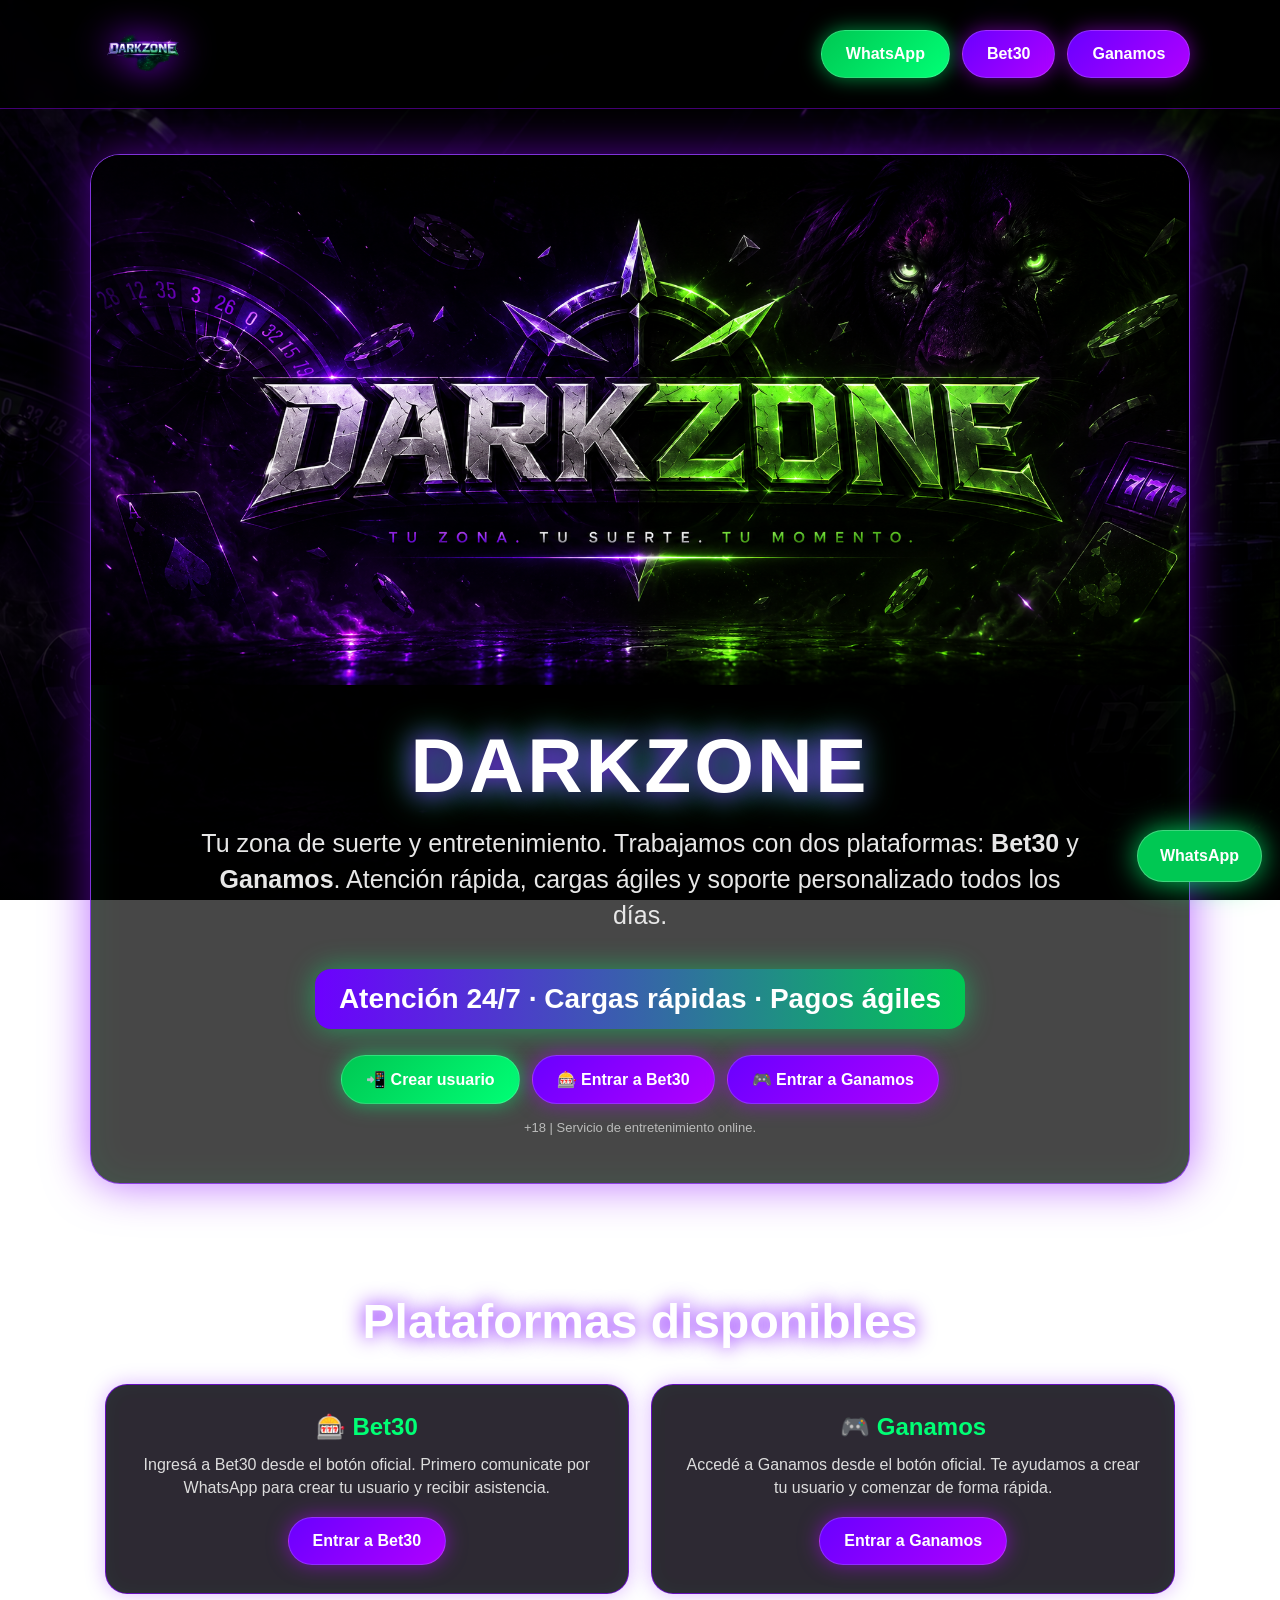
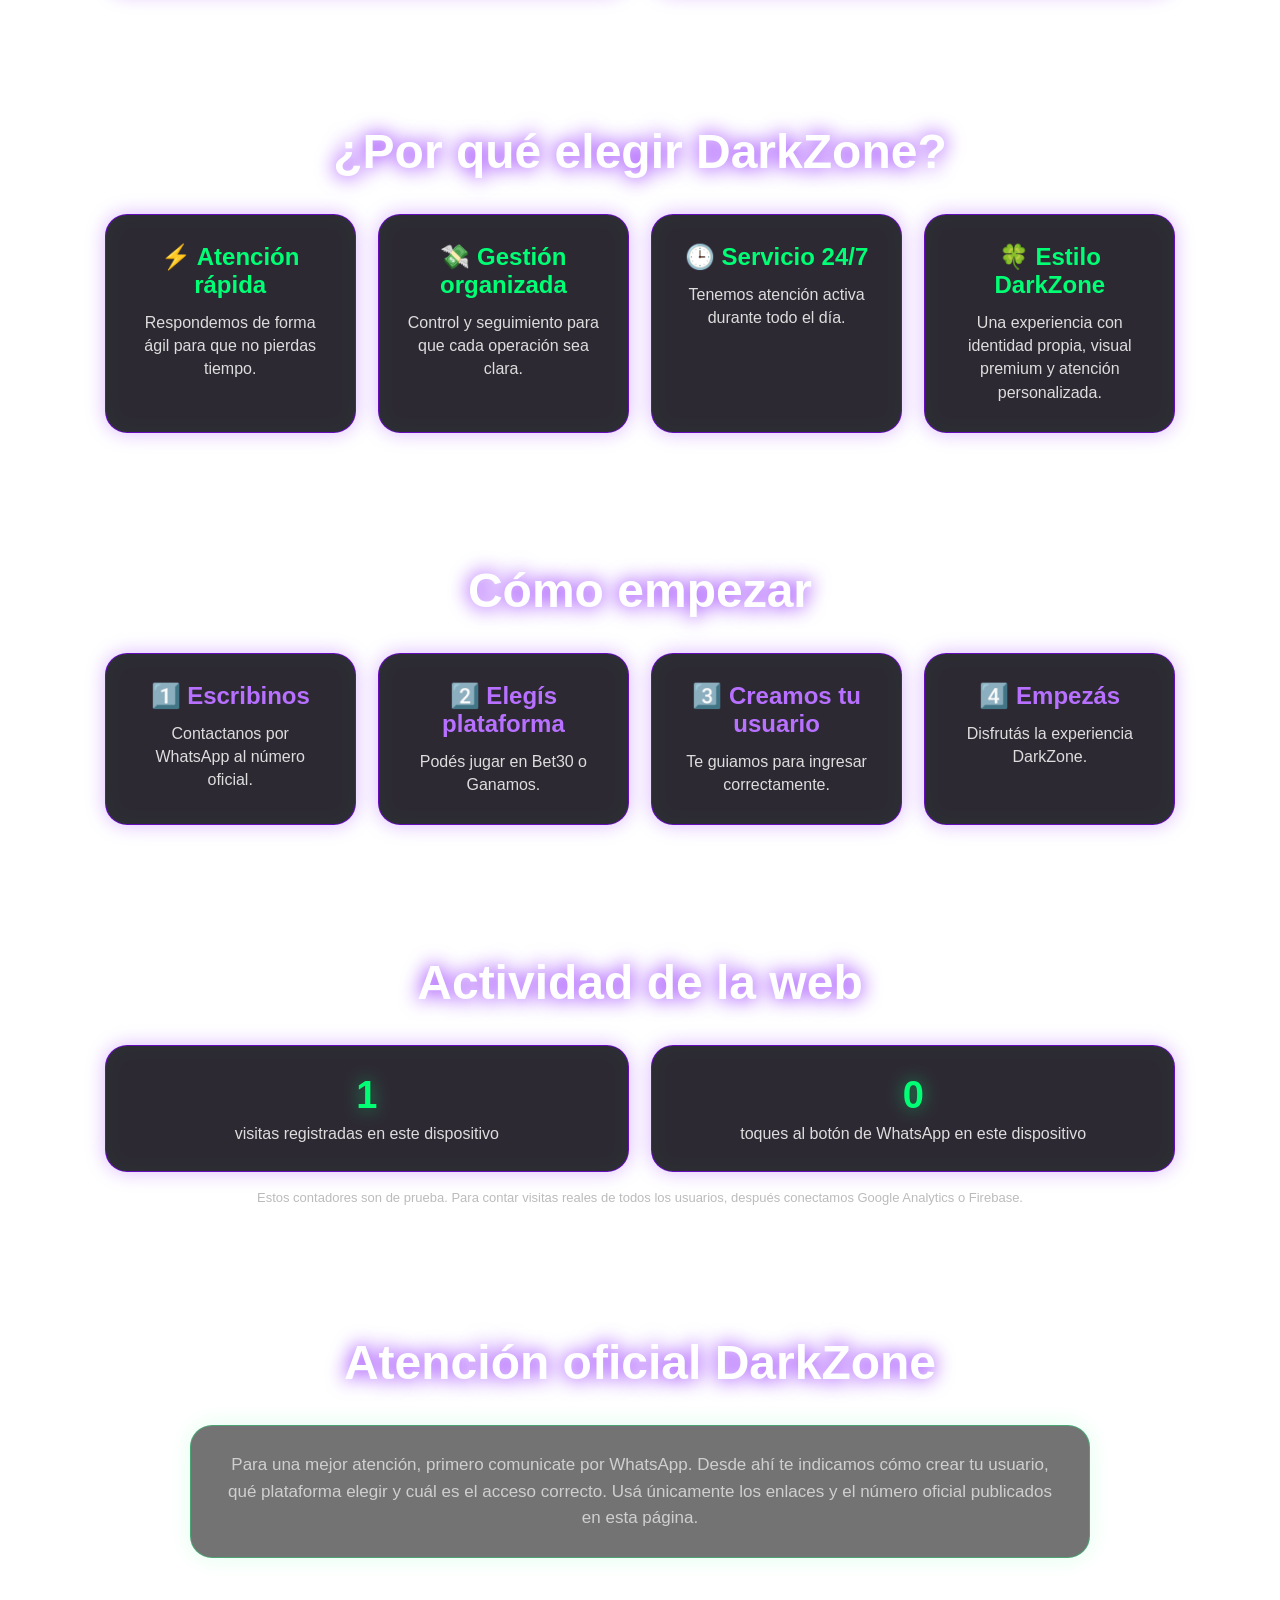
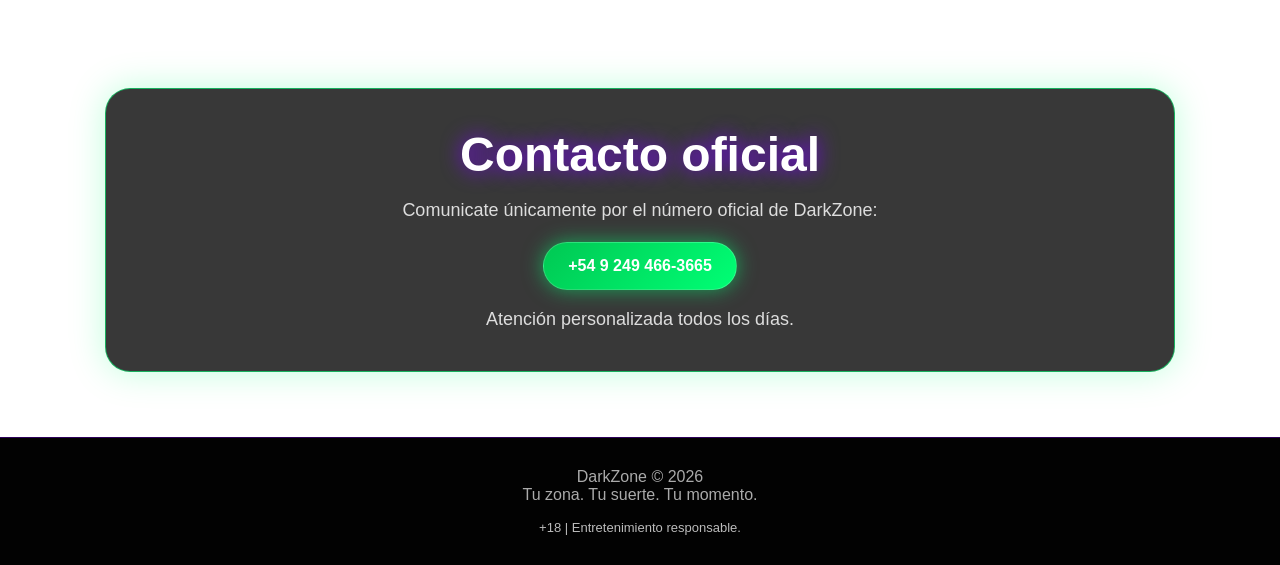
==== index.html @ 9b26265b "Create index.html" ====
<!DOCTYPE html>
<html lang="es">
<head>
  <meta charset="UTF-8" />
  <meta name="viewport" content="width=device-width, initial-scale=1.0" />
  <title>DarkZone | Sitio Oficial</title>

  <style>
    * {
      margin: 0;
      padding: 0;
      box-sizing: border-box;
    }

    html {
      scroll-behavior: smooth;
    }

    body {
      font-family: Arial, Helvetica, sans-serif;
      color: #fff;
      background:
        linear-gradient(rgba(0,0,0,.72), rgba(0,0,0,.90)),
        url("https://darkzonebet.github.io/darkzone/Fondo%20Web.png?v=20");
      background-size: cover;
      background-position: center;
      background-attachment: fixed;
      background-repeat: no-repeat;
      overflow-x: hidden;
    }

    header {
      width: 100%;
      padding: 16px 7%;
      display: flex;
      align-items: center;
      justify-content: space-between;
      background: rgba(0, 0, 0, .78);
      border-bottom: 1px solid rgba(146, 0, 255, .45);
      position: sticky;
      top: 0;
      z-index: 100;
      backdrop-filter: blur(10px);
    }

    .brand img {
      height: 72px;
      max-width: 310px;
      object-fit: contain;
      filter: drop-shadow(0 0 18px rgba(141, 0, 255, .9));
    }

    .nav-buttons {
      display: flex;
      gap: 12px;
      flex-wrap: wrap;
      align-items: center;
      justify-content: center;
    }

    .btn {
      display: inline-block;
      text-decoration: none;
      color: #fff;
      font-weight: 900;
      padding: 14px 24px;
      border-radius: 40px;
      background: linear-gradient(135deg, #00c853, #00ff75);
      box-shadow: 0 0 20px rgba(0,255,117,.55);
      transition: .25s;
      border: 1px solid rgba(255,255,255,.18);
      cursor: pointer;
    }

    .btn:hover {
      transform: scale(1.05);
      box-shadow: 0 0 35px rgba(0,255,117,.9);
    }

    .btn.purple {
      background: linear-gradient(135deg, #6a00ff, #b000ff);
      box-shadow: 0 0 20px rgba(176,0,255,.55);
    }

    .hero {
      min-height: 92vh;
      display: flex;
      align-items: center;
      justify-content: center;
      padding: 45px 7%;
      text-align: center;
    }

    .hero-card {
      width: 100%;
      max-width: 1220px;
      background: rgba(0,0,0,.72);
      border: 1px solid rgba(151, 60, 255, .85);
      border-radius: 30px;
      overflow: hidden;
      box-shadow:
        0 0 45px rgba(137, 0, 255, .58),
        inset 0 0 35px rgba(0,255,117,.08);
    }

    .hero-banner {
      width: 100%;
      display: block;
    }

    .hero-content {
      padding: 36px 22px 48px;
    }

    h1 {
      font-size: clamp(40px, 6vw, 84px);
      text-shadow: 0 0 25px #8b00ff, 0 0 35px #00ff75;
      letter-spacing: 3px;
      margin-bottom: 15px;
    }

    .subtitle {
      max-width: 900px;
      margin: 0 auto 25px;
      font-size: clamp(18px, 2.2vw, 25px);
      color: #e7e7e7;
      line-height: 1.45;
    }

    .badge {
      display: inline-block;
      margin: 10px 0 26px;
      padding: 14px 24px;
      border-radius: 16px;
      background: linear-gradient(90deg, #6d00ff, #00c853);
      font-size: clamp(17px, 2.3vw, 28px);
      font-weight: 900;
      box-shadow: 0 0 28px rgba(0,255,117,.45);
    }

    section {
      padding: 65px 7%;
      max-width: 1250px;
      margin: auto;
    }

    .section-title {
      text-align: center;
      font-size: clamp(30px, 4vw, 48px);
      margin-bottom: 35px;
      text-shadow: 0 0 20px #7d00ff;
    }

    .grid {
      display: grid;
      grid-template-columns: repeat(auto-fit, minmax(230px, 1fr));
      gap: 22px;
    }

    .box {
      background: rgba(5, 0, 12, .84);
      border: 1px solid rgba(128, 0, 255, .68);
      border-radius: 22px;
      padding: 28px;
      text-align: center;
      box-shadow:
        0 0 20px rgba(128,0,255,.28),
        inset 0 0 20px rgba(0,255,117,.04);
    }

    .box h3 {
      color: #00ff75;
      font-size: 24px;
      margin-bottom: 12px;
    }

    .box p {
      color: #ddd;
      line-height: 1.45;
    }

    .steps .box h3 {
      color: #b770ff;
    }

    .counter-box strong {
      display: block;
      font-size: 38px;
      color: #00ff75;
      margin-bottom: 8px;
      text-shadow: 0 0 18px rgba(0,255,117,.55);
    }

    .counter-box span {
      color: #ddd;
    }

    .notice {
      max-width: 900px;
      margin: 0 auto;
      text-align: center;
      color: #cfcfcf;
      line-height: 1.55;
      font-size: 17px;
      background: rgba(0,0,0,.55);
      border: 1px solid rgba(0,255,117,.35);
      border-radius: 22px;
      padding: 26px;
      box-shadow: 0 0 25px rgba(0,255,117,.12);
    }

    .contact-card {
      text-align: center;
      background: rgba(0,0,0,.78);
      border: 1px solid rgba(0,255,117,.60);
      border-radius: 25px;
      padding: 38px 22px;
      box-shadow: 0 0 35px rgba(0,255,117,.25);
    }

    .contact-card p {
      color: #ddd;
      font-size: 18px;
      line-height: 1.5;
    }

    .whatsapp-float {
      position: fixed;
      bottom: 18px;
      right: 18px;
      background: #00c853;
      color: white;
      padding: 16px 22px;
      border-radius: 50px;
      text-decoration: none;
      font-weight: 900;
      z-index: 200;
      box-shadow: 0 0 30px rgba(0,255,117,.8);
      border: 1px solid rgba(255,255,255,.25);
    }

    footer {
      background: #020202;
      text-align: center;
      padding: 30px 15px;
      color: #aaa;
      border-top: 1px solid rgba(128,0,255,.35);
    }

    .small {
      font-size: 13px;
      color: #bbb;
      margin-top: 16px;
    }

    @media (max-width: 720px) {
      header {
        flex-direction: column;
        gap: 14px;
        padding: 15px 12px;
      }

      .brand img {
        height: 56px;
        max-width: 250px;
      }

      .hero {
        padding: 28px 14px;
      }

      .hero-content {
        padding: 28px 15px 38px;
      }

      .btn {
        padding: 13px 18px;
        font-size: 14px;
      }

      .whatsapp-float {
        right: 12px;
        bottom: 12px;
        padding: 14px 18px;
        font-size: 14px;
      }
    }
  </style>
</head>

<body>

  <header>
    <div class="brand">
      <img src="https://darkzonebet.github.io/darkzone/Logo%20Web.png?v=20" alt="Logo DarkZone">
    </div>

    <div class="nav-buttons">
      <a class="btn whatsapp-link" href="https://wa.me/5492494663665" target="_blank">WhatsApp</a>
      <a class="btn purple" href="https://bet30.host/" target="_blank">Bet30</a>
      <a class="btn purple" href="https://ganamosco.org/home" target="_blank">Ganamos</a>
    </div>
  </header>

  <main class="hero">
    <div class="hero-card">
      <img class="hero-banner" src="https://darkzonebet.github.io/darkzone/Banner%20Web.png?v=20" alt="Banner DarkZone">

      <div class="hero-content">
        <h1>DARKZONE</h1>

        <p class="subtitle">
          Tu zona de suerte y entretenimiento. Trabajamos con dos plataformas:
          <strong>Bet30</strong> y <strong>Ganamos</strong>. Atención rápida,
          cargas ágiles y soporte personalizado todos los días.
        </p>

        <div class="badge">
          Atención 24/7 · Cargas rápidas · Pagos ágiles
        </div>

        <div class="nav-buttons">
          <a class="btn whatsapp-link" href="https://wa.me/5492494663665" target="_blank">📲 Crear usuario</a>
          <a class="btn purple" href="https://bet30.host/" target="_blank">🎰 Entrar a Bet30</a>
          <a class="btn purple" href="https://ganamosco.org/home" target="_blank">🎮 Entrar a Ganamos</a>
        </div>

        <p class="small">+18 | Servicio de entretenimiento online.</p>
      </div>
    </div>
  </main>

  <section>
    <h2 class="section-title">Plataformas disponibles</h2>

    <div class="grid">
      <div class="box">
        <h3>🎰 Bet30</h3>
        <p>
          Ingresá a Bet30 desde el botón oficial. Primero comunicate por WhatsApp
          para crear tu usuario y recibir asistencia.
        </p>
        <br>
        <a class="btn purple" href="https://bet30.host/" target="_blank">Entrar a Bet30</a>
      </div>

      <div class="box">
        <h3>🎮 Ganamos</h3>
        <p>
          Accedé a Ganamos desde el botón oficial. Te ayudamos a crear tu usuario
          y comenzar de forma rápida.
        </p>
        <br>
        <a class="btn purple" href="https://ganamosco.org/home" target="_blank">Entrar a Ganamos</a>
      </div>
    </div>
  </section>

  <section>
    <h2 class="section-title">¿Por qué elegir DarkZone?</h2>

    <div class="grid">
      <div class="box">
        <h3>⚡ Atención rápida</h3>
        <p>Respondemos de forma ágil para que no pierdas tiempo.</p>
      </div>

      <div class="box">
        <h3>💸 Gestión organizada</h3>
        <p>Control y seguimiento para que cada operación sea clara.</p>
      </div>

      <div class="box">
        <h3>🕒 Servicio 24/7</h3>
        <p>Tenemos atención activa durante todo el día.</p>
      </div>

      <div class="box">
        <h3>🍀 Estilo DarkZone</h3>
        <p>Una experiencia con identidad propia, visual premium y atención personalizada.</p>
      </div>
    </div>
  </section>

  <section class="steps">
    <h2 class="section-title">Cómo empezar</h2>

    <div class="grid">
      <div class="box">
        <h3>1️⃣ Escribinos</h3>
        <p>Contactanos por WhatsApp al número oficial.</p>
      </div>

      <div class="box">
        <h3>2️⃣ Elegís plataforma</h3>
        <p>Podés jugar en Bet30 o Ganamos.</p>
      </div>

      <div class="box">
        <h3>3️⃣ Creamos tu usuario</h3>
        <p>Te guiamos para ingresar correctamente.</p>
      </div>

      <div class="box">
        <h3>4️⃣ Empezás</h3>
        <p>Disfrutás la experiencia DarkZone.</p>
      </div>
    </div>
  </section>

  <section>
    <h2 class="section-title">Actividad de la web</h2>

    <div class="grid">
      <div class="box counter-box">
        <strong id="visit-counter">0</strong>
        <span>visitas registradas en este dispositivo</span>
      </div>

      <div class="box counter-box">
        <strong id="whatsapp-counter">0</strong>
        <span>toques al botón de WhatsApp en este dispositivo</span>
      </div>
    </div>

    <p class="small" style="text-align:center; margin-top:18px;">
      Estos contadores son de prueba. Para contar visitas reales de todos los usuarios, después conectamos Google Analytics o Firebase.
    </p>
  </section>

  <section>
    <h2 class="section-title">Atención oficial DarkZone</h2>

    <p class="notice">
      Para una mejor atención, primero comunicate por WhatsApp. Desde ahí te indicamos
      cómo crear tu usuario, qué plataforma elegir y cuál es el acceso correcto.
      Usá únicamente los enlaces y el número oficial publicados en esta página.
    </p>
  </section>

  <section>
    <div class="contact-card">
      <h2 class="section-title" style="margin-bottom:15px;">Contacto oficial</h2>
      <p>Comunicate únicamente por el número oficial de DarkZone:</p>
      <br>
      <a class="btn whatsapp-link" href="https://wa.me/5492494663665" target="_blank">
        +54 9 249 466-3665
      </a>
      <p class="small">Atención personalizada todos los días.</p>
    </div>
  </section>

  <a class="whatsapp-float whatsapp-link" href="https://wa.me/5492494663665" target="_blank">
    WhatsApp
  </a>

  <footer>
    <p>DarkZone © 2026</p>
    <p>Tu zona. Tu suerte. Tu momento.</p>
    <p class="small">+18 | Entretenimiento responsable.</p>
  </footer>

  <script>
    let visitas = localStorage.getItem("darkzone_visitas");
    visitas = visitas ? parseInt(visitas) + 1 : 1;
    localStorage.setItem("darkzone_visitas", visitas);
    document.getElementById("visit-counter").textContent = visitas;

    let whatsappClicks = localStorage.getItem("darkzone_whatsapp_clicks");
    whatsappClicks = whatsappClicks ? parseInt(whatsappClicks) : 0;
    document.getElementById("whatsapp-counter").textContent = whatsappClicks;

    document.querySelectorAll(".whatsapp-link").forEach(function(btn) {
      btn.addEventListener("click", function() {
        let clicks = localStorage.getItem("darkzone_whatsapp_clicks");
        clicks = clicks ? parseInt(clicks) + 1 : 1;
        localStorage.setItem("darkzone_whatsapp_clicks", clicks);
        document.getElementById("whatsapp-counter").textContent = clicks;
      });
    });
  </script>

</body>
</html>
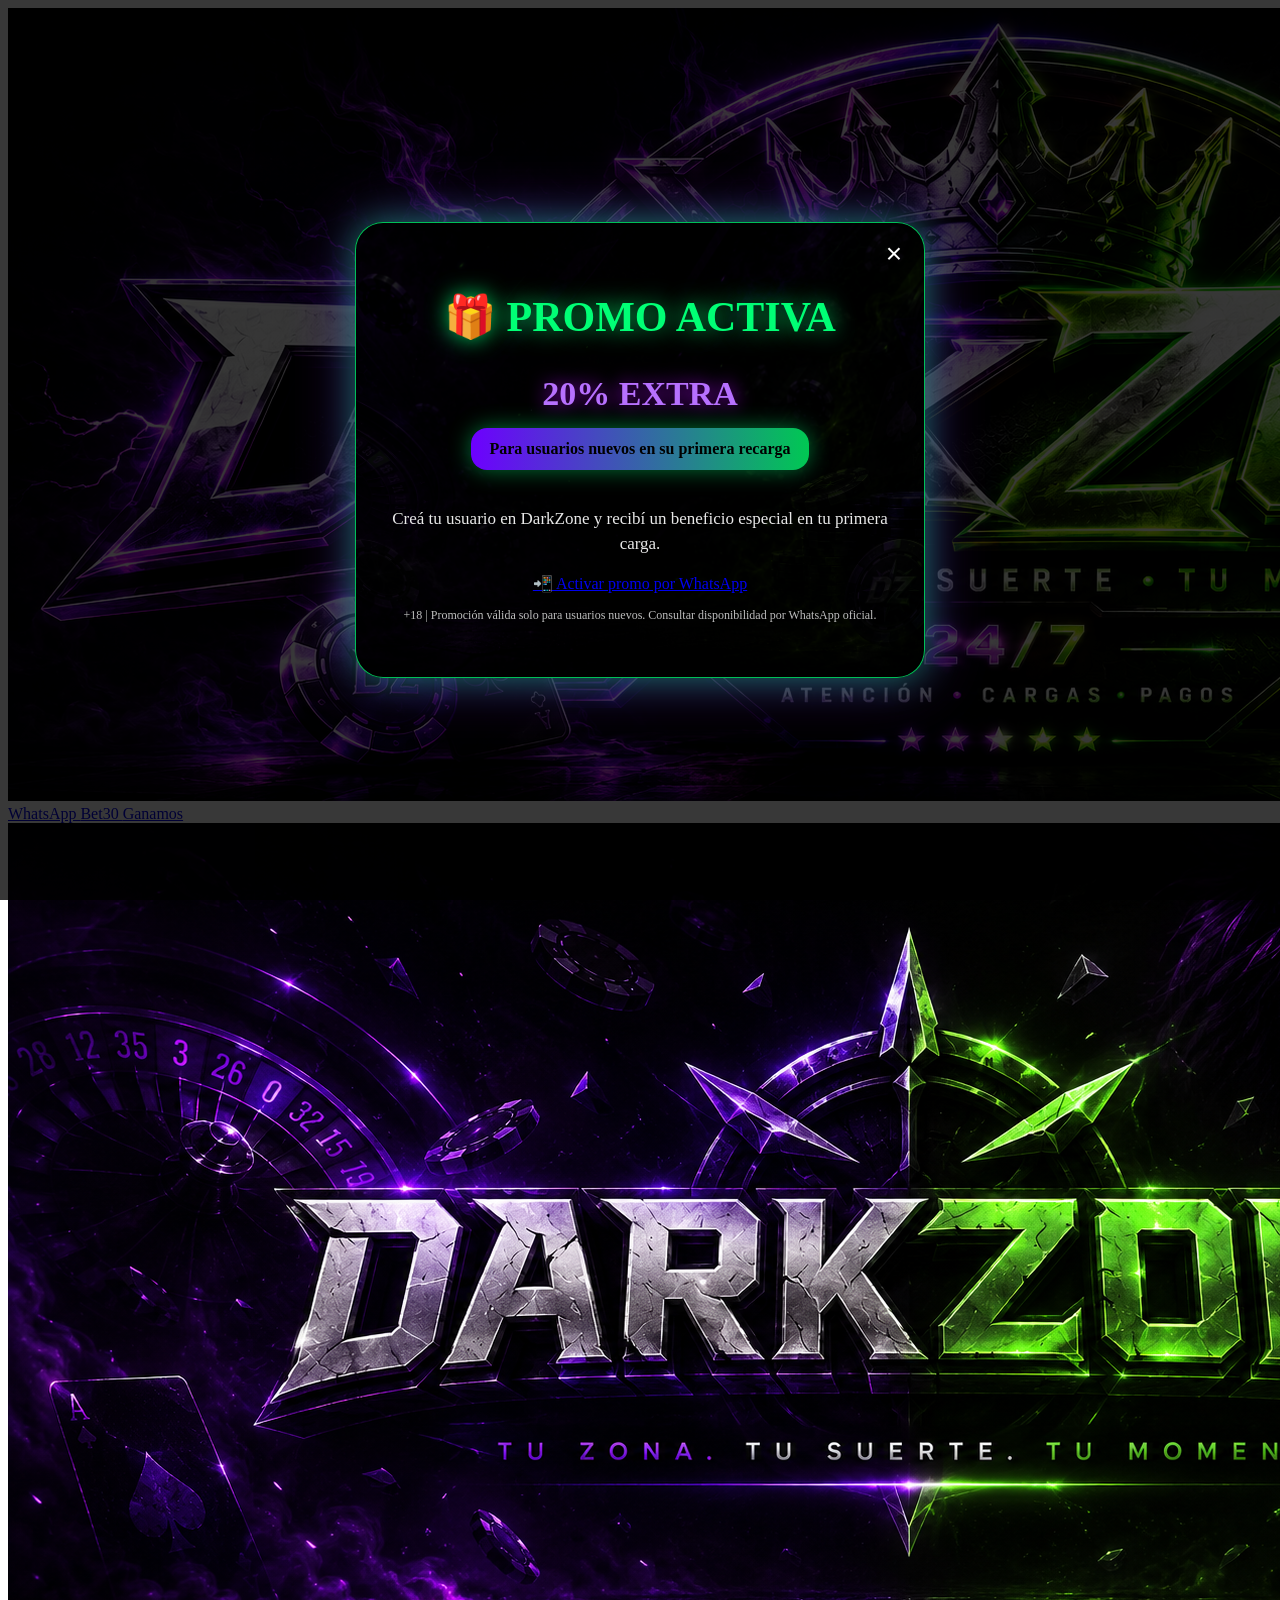
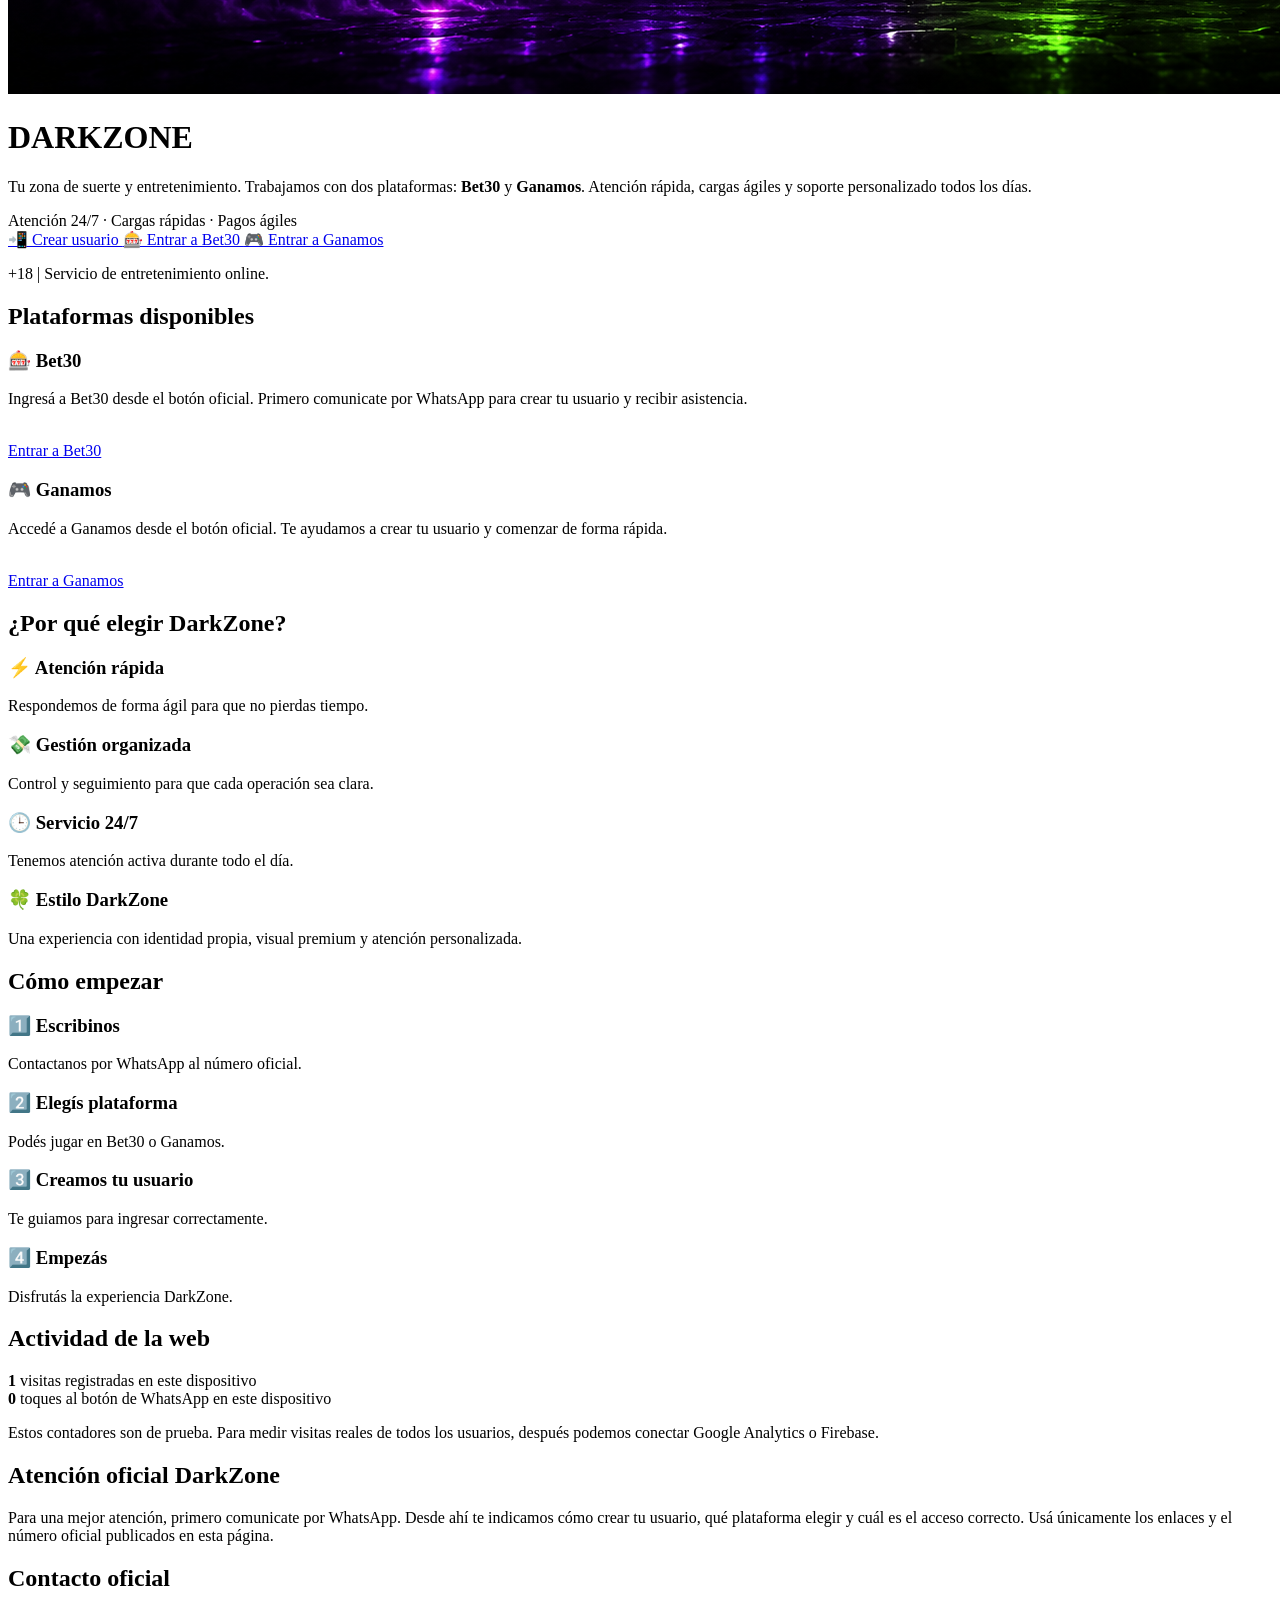
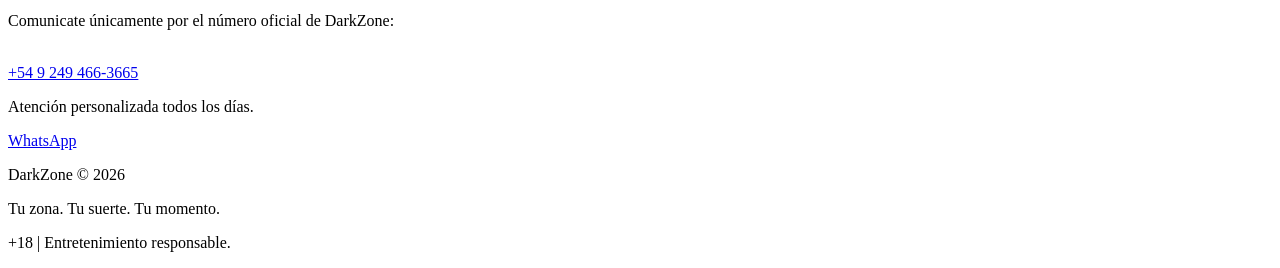
==== commit 0d1f3a7b: "Update index.html" ====
--- a/index.html
+++ b/index.html
@@ -3,308 +3,46 @@
 <head>
   <meta charset="UTF-8" />
   <meta name="viewport" content="width=device-width, initial-scale=1.0" />
+
   <title>DarkZone | Sitio Oficial</title>
-
-  <style>
-    * {
-      margin: 0;
-      padding: 0;
-      box-sizing: border-box;
-    }
-
-    html {
-      scroll-behavior: smooth;
-    }
-
-    body {
-      font-family: Arial, Helvetica, sans-serif;
-      color: #fff;
-      background:
-        linear-gradient(rgba(0,0,0,.72), rgba(0,0,0,.90)),
-        url("https://darkzonebet.github.io/darkzone/Fondo%20Web.png?v=20");
-      background-size: cover;
-      background-position: center;
-      background-attachment: fixed;
-      background-repeat: no-repeat;
-      overflow-x: hidden;
-    }
-
-    header {
-      width: 100%;
-      padding: 16px 7%;
-      display: flex;
-      align-items: center;
-      justify-content: space-between;
-      background: rgba(0, 0, 0, .78);
-      border-bottom: 1px solid rgba(146, 0, 255, .45);
-      position: sticky;
-      top: 0;
-      z-index: 100;
-      backdrop-filter: blur(10px);
-    }
-
-    .brand img {
-      height: 72px;
-      max-width: 310px;
-      object-fit: contain;
-      filter: drop-shadow(0 0 18px rgba(141, 0, 255, .9));
-    }
-
-    .nav-buttons {
-      display: flex;
-      gap: 12px;
-      flex-wrap: wrap;
-      align-items: center;
-      justify-content: center;
-    }
-
-    .btn {
-      display: inline-block;
-      text-decoration: none;
-      color: #fff;
-      font-weight: 900;
-      padding: 14px 24px;
-      border-radius: 40px;
-      background: linear-gradient(135deg, #00c853, #00ff75);
-      box-shadow: 0 0 20px rgba(0,255,117,.55);
-      transition: .25s;
-      border: 1px solid rgba(255,255,255,.18);
-      cursor: pointer;
-    }
-
-    .btn:hover {
-      transform: scale(1.05);
-      box-shadow: 0 0 35px rgba(0,255,117,.9);
-    }
-
-    .btn.purple {
-      background: linear-gradient(135deg, #6a00ff, #b000ff);
-      box-shadow: 0 0 20px rgba(176,0,255,.55);
-    }
-
-    .hero {
-      min-height: 92vh;
-      display: flex;
-      align-items: center;
-      justify-content: center;
-      padding: 45px 7%;
-      text-align: center;
-    }
-
-    .hero-card {
-      width: 100%;
-      max-width: 1220px;
-      background: rgba(0,0,0,.72);
-      border: 1px solid rgba(151, 60, 255, .85);
-      border-radius: 30px;
-      overflow: hidden;
-      box-shadow:
-        0 0 45px rgba(137, 0, 255, .58),
-        inset 0 0 35px rgba(0,255,117,.08);
-    }
-
-    .hero-banner {
-      width: 100%;
-      display: block;
-    }
-
-    .hero-content {
-      padding: 36px 22px 48px;
-    }
-
-    h1 {
-      font-size: clamp(40px, 6vw, 84px);
-      text-shadow: 0 0 25px #8b00ff, 0 0 35px #00ff75;
-      letter-spacing: 3px;
-      margin-bottom: 15px;
-    }
-
-    .subtitle {
-      max-width: 900px;
-      margin: 0 auto 25px;
-      font-size: clamp(18px, 2.2vw, 25px);
-      color: #e7e7e7;
-      line-height: 1.45;
-    }
-
-    .badge {
-      display: inline-block;
-      margin: 10px 0 26px;
-      padding: 14px 24px;
-      border-radius: 16px;
-      background: linear-gradient(90deg, #6d00ff, #00c853);
-      font-size: clamp(17px, 2.3vw, 28px);
-      font-weight: 900;
-      box-shadow: 0 0 28px rgba(0,255,117,.45);
-    }
-
-    section {
-      padding: 65px 7%;
-      max-width: 1250px;
-      margin: auto;
-    }
-
-    .section-title {
-      text-align: center;
-      font-size: clamp(30px, 4vw, 48px);
-      margin-bottom: 35px;
-      text-shadow: 0 0 20px #7d00ff;
-    }
-
-    .grid {
-      display: grid;
-      grid-template-columns: repeat(auto-fit, minmax(230px, 1fr));
-      gap: 22px;
-    }
-
-    .box {
-      background: rgba(5, 0, 12, .84);
-      border: 1px solid rgba(128, 0, 255, .68);
-      border-radius: 22px;
-      padding: 28px;
-      text-align: center;
-      box-shadow:
-        0 0 20px rgba(128,0,255,.28),
-        inset 0 0 20px rgba(0,255,117,.04);
-    }
-
-    .box h3 {
-      color: #00ff75;
-      font-size: 24px;
-      margin-bottom: 12px;
-    }
-
-    .box p {
-      color: #ddd;
-      line-height: 1.45;
-    }
-
-    .steps .box h3 {
-      color: #b770ff;
-    }
-
-    .counter-box strong {
-      display: block;
-      font-size: 38px;
-      color: #00ff75;
-      margin-bottom: 8px;
-      text-shadow: 0 0 18px rgba(0,255,117,.55);
-    }
-
-    .counter-box span {
-      color: #ddd;
-    }
-
-    .notice {
-      max-width: 900px;
-      margin: 0 auto;
-      text-align: center;
-      color: #cfcfcf;
-      line-height: 1.55;
-      font-size: 17px;
-      background: rgba(0,0,0,.55);
-      border: 1px solid rgba(0,255,117,.35);
-      border-radius: 22px;
-      padding: 26px;
-      box-shadow: 0 0 25px rgba(0,255,117,.12);
-    }
-
-    .contact-card {
-      text-align: center;
-      background: rgba(0,0,0,.78);
-      border: 1px solid rgba(0,255,117,.60);
-      border-radius: 25px;
-      padding: 38px 22px;
-      box-shadow: 0 0 35px rgba(0,255,117,.25);
-    }
-
-    .contact-card p {
-      color: #ddd;
-      font-size: 18px;
-      line-height: 1.5;
-    }
-
-    .whatsapp-float {
-      position: fixed;
-      bottom: 18px;
-      right: 18px;
-      background: #00c853;
-      color: white;
-      padding: 16px 22px;
-      border-radius: 50px;
-      text-decoration: none;
-      font-weight: 900;
-      z-index: 200;
-      box-shadow: 0 0 30px rgba(0,255,117,.8);
-      border: 1px solid rgba(255,255,255,.25);
-    }
-
-    footer {
-      background: #020202;
-      text-align: center;
-      padding: 30px 15px;
-      color: #aaa;
-      border-top: 1px solid rgba(128,0,255,.35);
-    }
-
-    .small {
-      font-size: 13px;
-      color: #bbb;
-      margin-top: 16px;
-    }
-
-    @media (max-width: 720px) {
-      header {
-        flex-direction: column;
-        gap: 14px;
-        padding: 15px 12px;
-      }
-
-      .brand img {
-        height: 56px;
-        max-width: 250px;
-      }
-
-      .hero {
-        padding: 28px 14px;
-      }
-
-      .hero-content {
-        padding: 28px 15px 38px;
-      }
-
-      .btn {
-        padding: 13px 18px;
-        font-size: 14px;
-      }
-
-      .whatsapp-float {
-        right: 12px;
-        bottom: 12px;
-        padding: 14px 18px;
-        font-size: 14px;
-      }
-    }
-  </style>
+  <meta name="description" content="DarkZone | Atención 24/7, cargas rápidas, pagos ágiles y acceso a Bet30 y Ganamos." />
+
+  <link rel="stylesheet" href="styles.css" />
 </head>
 
 <body>
 
   <header>
     <div class="brand">
-      <img src="https://darkzonebet.github.io/darkzone/Logo%20Web.png?v=20" alt="Logo DarkZone">
-    </div>
-
-    <div class="nav-buttons">
-      <a class="btn whatsapp-link" href="https://wa.me/5492494663665" target="_blank">WhatsApp</a>
-      <a class="btn purple" href="https://bet30.host/" target="_blank">Bet30</a>
-      <a class="btn purple" href="https://ganamosco.org/home" target="_blank">Ganamos</a>
-    </div>
+      <img 
+        src="https://darkzonebet.github.io/darkzone/Logo%20Web.png?v=30" 
+        alt="Logo DarkZone"
+      >
+    </div>
+
+    <nav class="nav-buttons">
+      <a class="btn whatsapp-link" href="https://wa.me/5492494663665" target="_blank">
+        WhatsApp
+      </a>
+
+      <a class="btn purple" href="https://bet30.host/" target="_blank">
+        Bet30
+      </a>
+
+      <a class="btn purple" href="https://ganamosco.org/home" target="_blank">
+        Ganamos
+      </a>
+    </nav>
   </header>
 
   <main class="hero">
     <div class="hero-card">
-      <img class="hero-banner" src="https://darkzonebet.github.io/darkzone/Banner%20Web.png?v=20" alt="Banner DarkZone">
+
+      <img 
+        class="hero-banner" 
+        src="https://darkzonebet.github.io/darkzone/Banner%20Web.png?v=30" 
+        alt="Banner DarkZone"
+      >
 
       <div class="hero-content">
         <h1>DARKZONE</h1>
@@ -320,9 +58,21 @@
         </div>
 
         <div class="nav-buttons">
-          <a class="btn whatsapp-link" href="https://wa.me/5492494663665" target="_blank">📲 Crear usuario</a>
-          <a class="btn purple" href="https://bet30.host/" target="_blank">🎰 Entrar a Bet30</a>
-          <a class="btn purple" href="https://ganamosco.org/home" target="_blank">🎮 Entrar a Ganamos</a>
+          <a 
+            class="btn whatsapp-link" 
+            href="https://wa.me/5492494663665?text=Hola%20quiero%20crear%20mi%20usuario%20en%20DarkZone" 
+            target="_blank"
+          >
+            📲 Crear usuario
+          </a>
+
+          <a class="btn purple" href="https://bet30.host/" target="_blank">
+            🎰 Entrar a Bet30
+          </a>
+
+          <a class="btn purple" href="https://ganamosco.org/home" target="_blank">
+            🎮 Entrar a Ganamos
+          </a>
         </div>
 
         <p class="small">+18 | Servicio de entretenimiento online.</p>
@@ -341,7 +91,9 @@
           para crear tu usuario y recibir asistencia.
         </p>
         <br>
-        <a class="btn purple" href="https://bet30.host/" target="_blank">Entrar a Bet30</a>
+        <a class="btn purple" href="https://bet30.host/" target="_blank">
+          Entrar a Bet30
+        </a>
       </div>
 
       <div class="box">
@@ -351,7 +103,9 @@
           y comenzar de forma rápida.
         </p>
         <br>
-        <a class="btn purple" href="https://ganamosco.org/home" target="_blank">Entrar a Ganamos</a>
+        <a class="btn purple" href="https://ganamosco.org/home" target="_blank">
+          Entrar a Ganamos
+        </a>
       </div>
     </div>
   </section>
@@ -423,8 +177,9 @@
       </div>
     </div>
 
-    <p class="small" style="text-align:center; margin-top:18px;">
-      Estos contadores son de prueba. Para contar visitas reales de todos los usuarios, después conectamos Google Analytics o Firebase.
+    <p class="small center">
+      Estos contadores son de prueba. Para medir visitas reales de todos los usuarios,
+      después podemos conectar Google Analytics o Firebase.
     </p>
   </section>
 
@@ -440,19 +195,60 @@
 
   <section>
     <div class="contact-card">
-      <h2 class="section-title" style="margin-bottom:15px;">Contacto oficial</h2>
+      <h2 class="section-title contact-title">Contacto oficial</h2>
+
       <p>Comunicate únicamente por el número oficial de DarkZone:</p>
       <br>
-      <a class="btn whatsapp-link" href="https://wa.me/5492494663665" target="_blank">
+
+      <a 
+        class="btn whatsapp-link" 
+        href="https://wa.me/5492494663665?text=Hola%20quiero%20crear%20mi%20usuario%20en%20DarkZone" 
+        target="_blank"
+      >
         +54 9 249 466-3665
       </a>
+
       <p class="small">Atención personalizada todos los días.</p>
     </div>
   </section>
 
-  <a class="whatsapp-float whatsapp-link" href="https://wa.me/5492494663665" target="_blank">
+  <a 
+    class="whatsapp-float whatsapp-link" 
+    href="https://wa.me/5492494663665?text=Hola%20quiero%20crear%20mi%20usuario%20en%20DarkZone" 
+    target="_blank"
+  >
     WhatsApp
   </a>
+
+  <div class="promo-popup-overlay" id="promoPopup">
+    <div class="promo-popup">
+      <button class="promo-close" id="closePromo">×</button>
+
+      <h2>🎁 PROMO ACTIVA</h2>
+      <h3>20% EXTRA</h3>
+
+      <div class="promo-tag">
+        Para usuarios nuevos en su primera recarga
+      </div>
+
+      <p>
+        Creá tu usuario en DarkZone y recibí un beneficio especial
+        en tu primera carga.
+      </p>
+
+      <a
+        class="btn whatsapp-link"
+        href="https://wa.me/5492494663665?text=Hola%20quiero%20crear%20mi%20usuario%20y%20activar%20la%20promo%20del%2020%25%20en%20mi%20primera%20recarga"
+        target="_blank"
+      >
+        📲 Activar promo por WhatsApp
+      </a>
+
+      <p class="promo-small">
+        +18 | Promoción válida solo para usuarios nuevos. Consultar disponibilidad por WhatsApp oficial.
+      </p>
+    </div>
+  </div>
 
   <footer>
     <p>DarkZone © 2026</p>
@@ -460,25 +256,6 @@
     <p class="small">+18 | Entretenimiento responsable.</p>
   </footer>
 
-  <script>
-    let visitas = localStorage.getItem("darkzone_visitas");
-    visitas = visitas ? parseInt(visitas) + 1 : 1;
-    localStorage.setItem("darkzone_visitas", visitas);
-    document.getElementById("visit-counter").textContent = visitas;
-
-    let whatsappClicks = localStorage.getItem("darkzone_whatsapp_clicks");
-    whatsappClicks = whatsappClicks ? parseInt(whatsappClicks) : 0;
-    document.getElementById("whatsapp-counter").textContent = whatsappClicks;
-
-    document.querySelectorAll(".whatsapp-link").forEach(function(btn) {
-      btn.addEventListener("click", function() {
-        let clicks = localStorage.getItem("darkzone_whatsapp_clicks");
-        clicks = clicks ? parseInt(clicks) + 1 : 1;
-        localStorage.setItem("darkzone_whatsapp_clicks", clicks);
-        document.getElementById("whatsapp-counter").textContent = clicks;
-      });
-    });
-  </script>
-
+  <script src="script.js"></script>
 </body>
 </html>
--- a/styles.css
+++ b/styles.css
@@ -0,0 +1,88 @@
+.promo-popup-overlay {
+  position: fixed;
+  inset: 0;
+  background: rgba(0,0,0,.78);
+  display: none;
+  align-items: center;
+  justify-content: center;
+  z-index: 999;
+  padding: 18px;
+}
+
+.promo-popup {
+  max-width: 520px;
+  width: 100%;
+  background:
+    linear-gradient(rgba(0,0,0,.82), rgba(0,0,0,.92)),
+    url("https://darkzonebet.github.io/darkzone/Fondo%20Web.png?v=20");
+  background-size: cover;
+  background-position: center;
+  border: 1px solid rgba(0,255,117,.75);
+  border-radius: 28px;
+  padding: 34px 24px;
+  text-align: center;
+  box-shadow:
+    0 0 35px rgba(0,255,117,.45),
+    0 0 60px rgba(128,0,255,.45);
+  position: relative;
+  animation: popupEntry .35s ease;
+}
+
+@keyframes popupEntry {
+  from {
+    transform: scale(.82);
+    opacity: 0;
+  }
+  to {
+    transform: scale(1);
+    opacity: 1;
+  }
+}
+
+.promo-close {
+  position: absolute;
+  top: 14px;
+  right: 16px;
+  background: transparent;
+  border: none;
+  color: white;
+  font-size: 28px;
+  cursor: pointer;
+}
+
+.promo-popup h2 {
+  font-size: clamp(28px, 5vw, 42px);
+  color: #00ff75;
+  text-shadow: 0 0 22px rgba(0,255,117,.8);
+  margin-bottom: 14px;
+}
+
+.promo-popup h3 {
+  font-size: clamp(22px, 4vw, 34px);
+  color: #b770ff;
+  margin-bottom: 15px;
+  text-shadow: 0 0 18px rgba(176,0,255,.8);
+}
+
+.promo-popup p {
+  color: #e8e8e8;
+  line-height: 1.45;
+  font-size: 17px;
+  margin-bottom: 18px;
+}
+
+.promo-tag {
+  display: inline-block;
+  padding: 12px 18px;
+  border-radius: 16px;
+  background: linear-gradient(90deg, #6d00ff, #00c853);
+  font-weight: 900;
+  margin-bottom: 20px;
+  box-shadow: 0 0 22px rgba(0,255,117,.45);
+}
+
+.promo-small {
+  margin-top: 14px;
+  font-size: 12px !important;
+  color: #bdbdbd !important;
+}
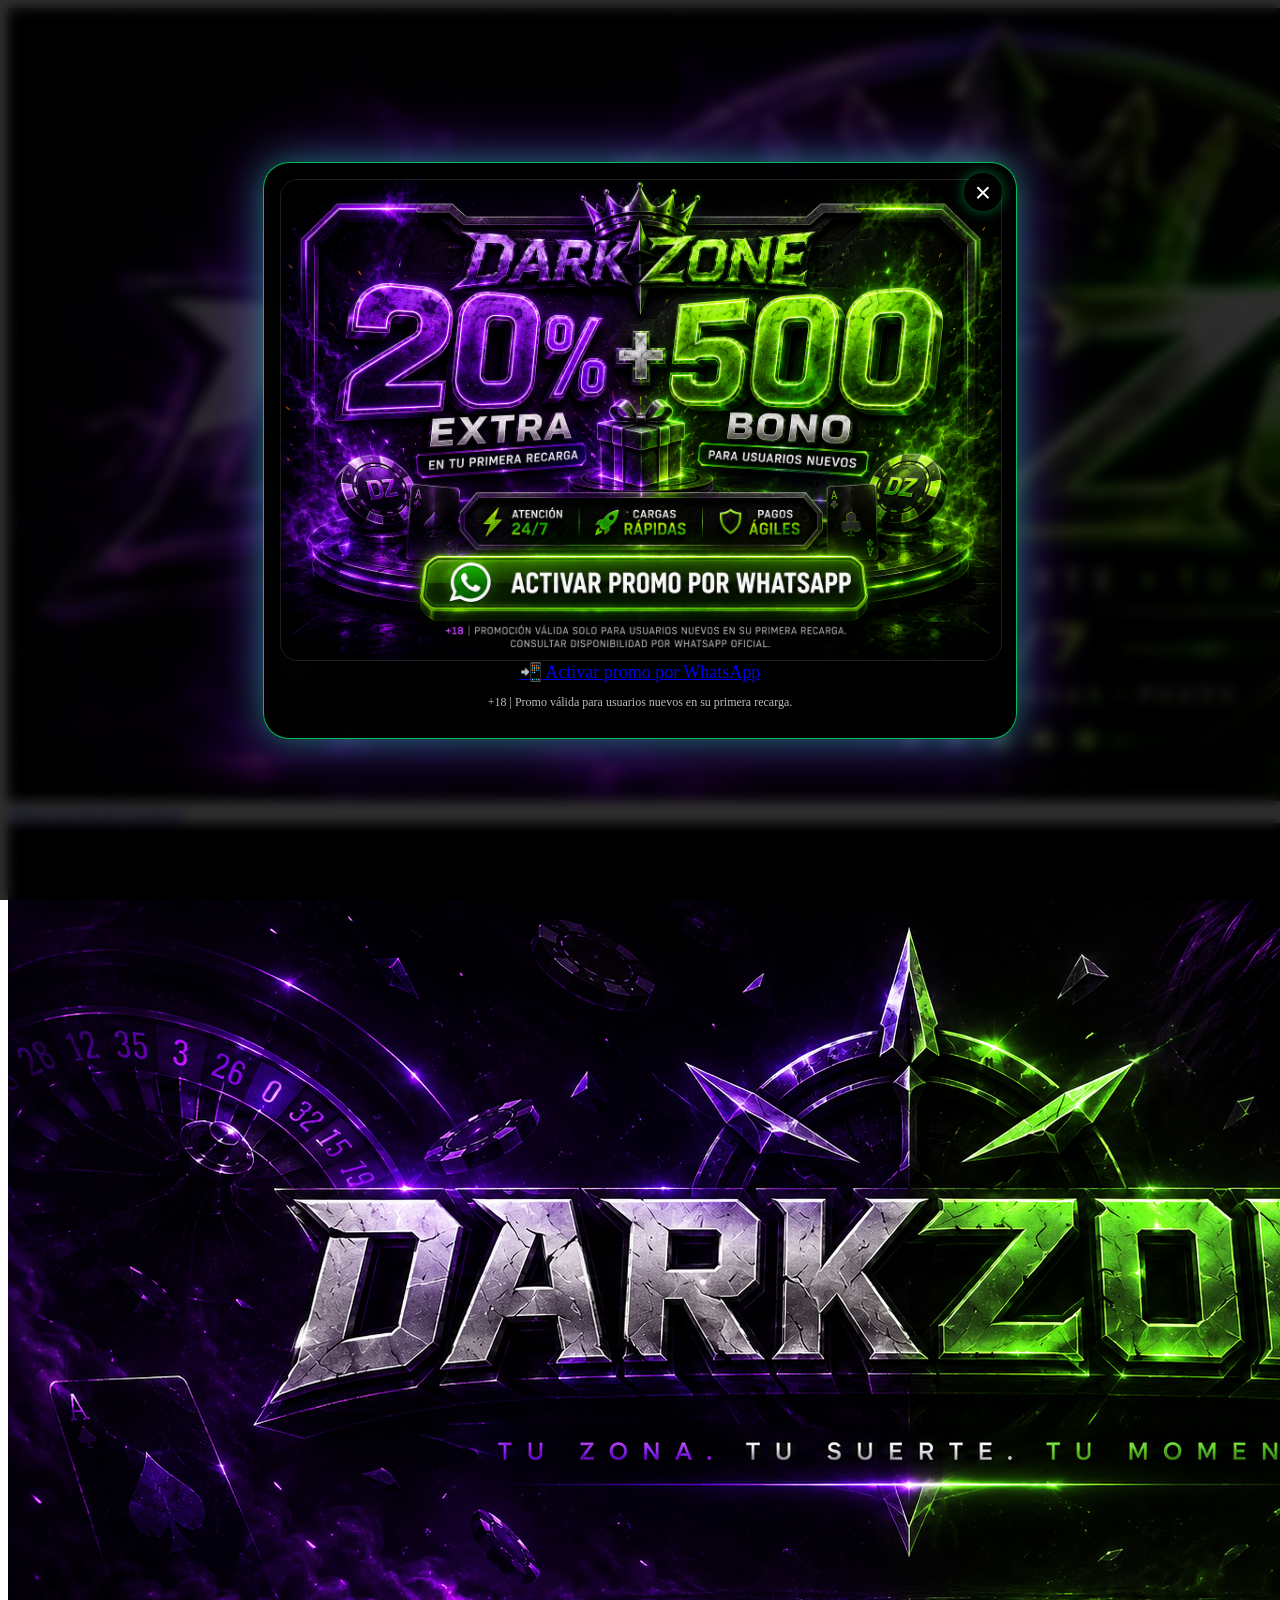
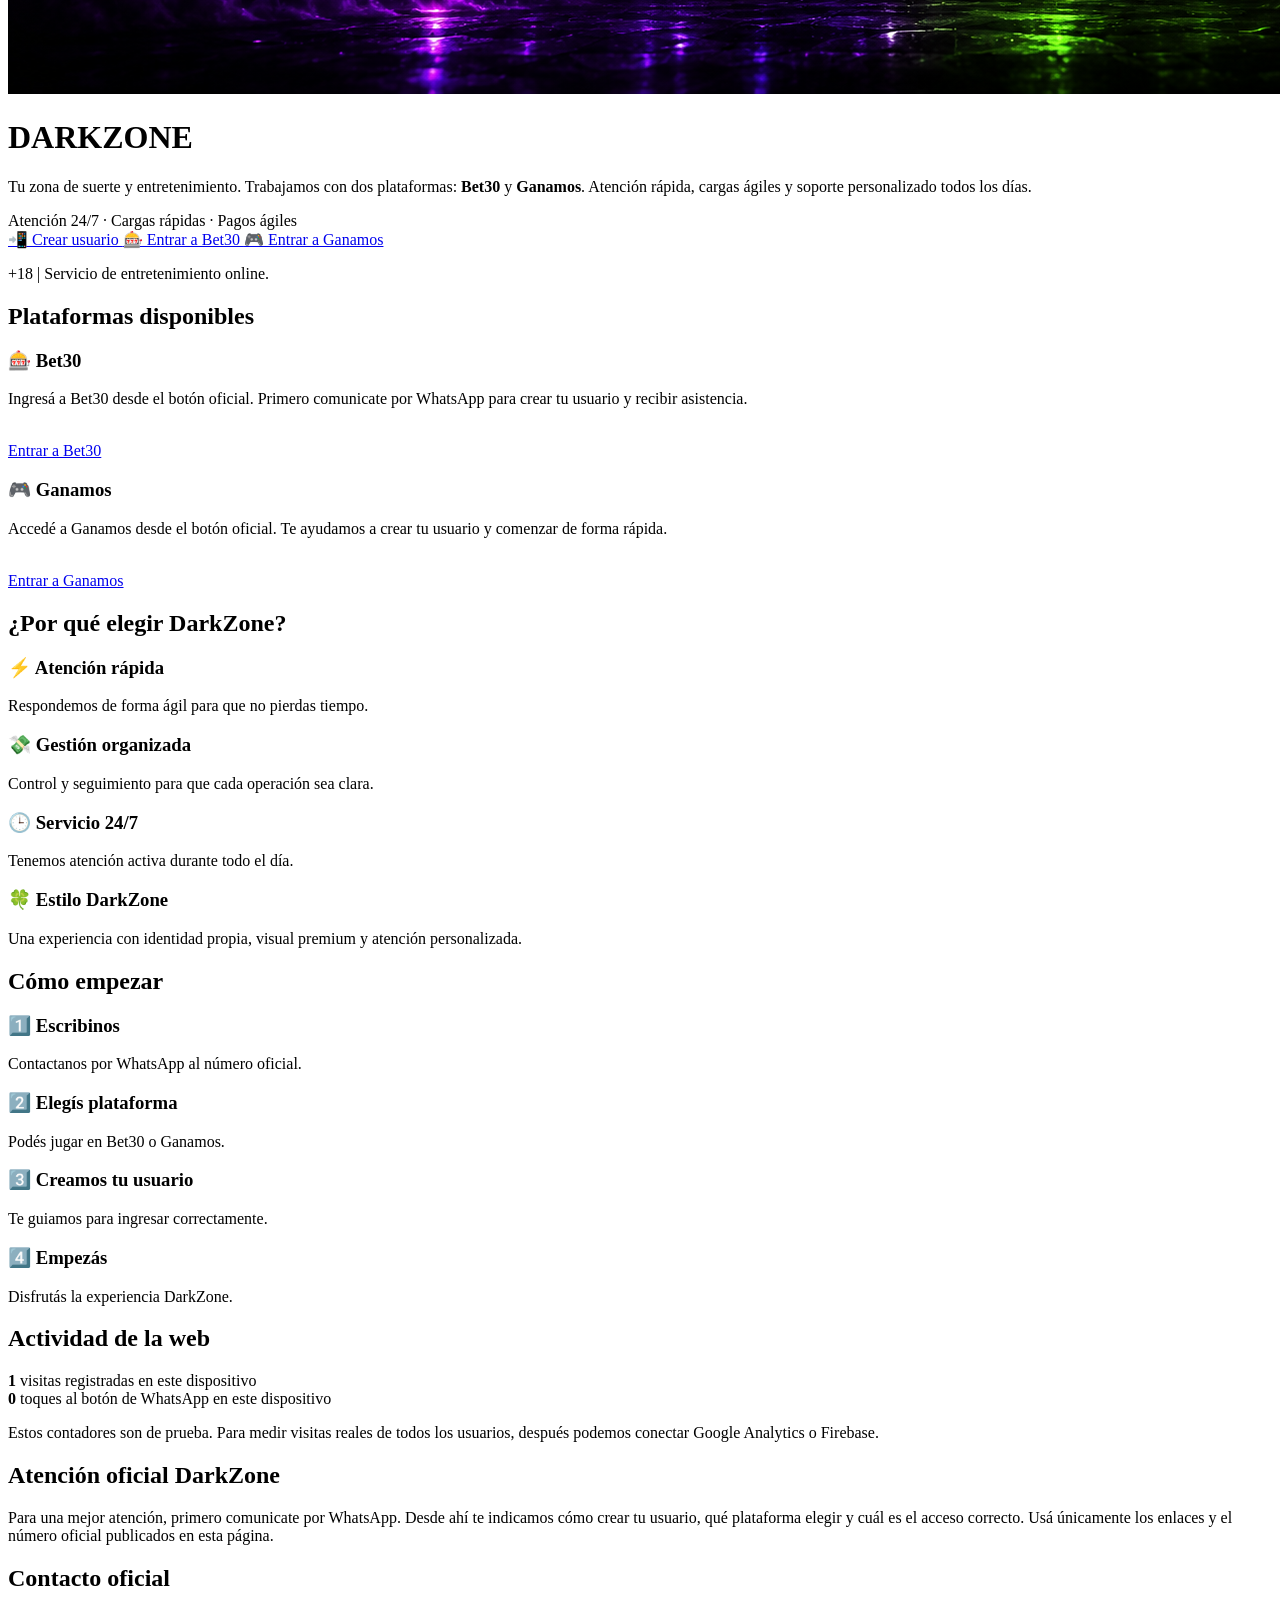
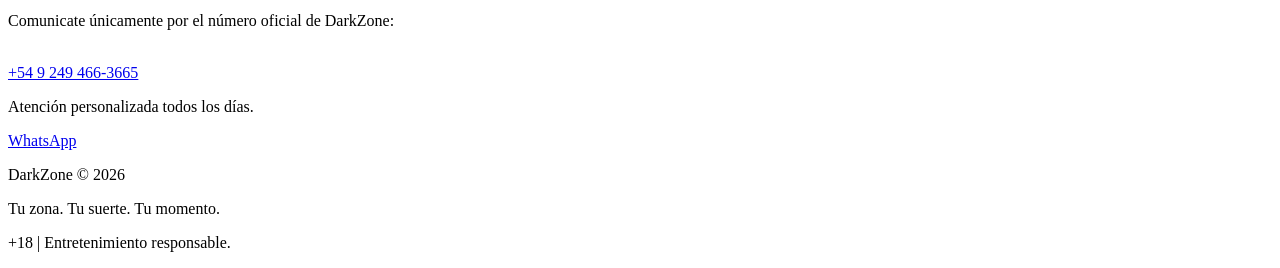
==== commit 39220259: "Update index.html" ====
--- a/index.html
+++ b/index.html
@@ -15,13 +15,17 @@
   <header>
     <div class="brand">
       <img 
-        src="https://darkzonebet.github.io/darkzone/Logo%20Web.png?v=30" 
+        src="https://darkzonebet.github.io/darkzone/Logo%20Web.png?v=70" 
         alt="Logo DarkZone"
       >
     </div>
 
     <nav class="nav-buttons">
-      <a class="btn whatsapp-link" href="https://wa.me/5492494663665" target="_blank">
+      <a 
+        class="btn whatsapp-link" 
+        href="https://wa.me/5492494663665?text=Hola%20quiero%20crear%20mi%20usuario%20en%20DarkZone" 
+        target="_blank"
+      >
         WhatsApp
       </a>
 
@@ -40,7 +44,7 @@
 
       <img 
         class="hero-banner" 
-        src="https://darkzonebet.github.io/darkzone/Banner%20Web.png?v=30" 
+        src="https://darkzonebet.github.io/darkzone/Banner%20Web.png?v=70" 
         alt="Banner DarkZone"
       >
 
@@ -221,31 +225,25 @@
   </a>
 
   <div class="promo-popup-overlay" id="promoPopup">
-    <div class="promo-popup">
+    <div class="promo-popup-card">
       <button class="promo-close" id="closePromo">×</button>
 
-      <h2>🎁 PROMO ACTIVA</h2>
-      <h3>20% EXTRA</h3>
-
-      <div class="promo-tag">
-        Para usuarios nuevos en su primera recarga
-      </div>
-
-      <p>
-        Creá tu usuario en DarkZone y recibí un beneficio especial
-        en tu primera carga.
-      </p>
+      <img 
+        class="promo-popup-img" 
+        src="https://darkzonebet.github.io/darkzone/Promo%20Web.png?v=70" 
+        alt="Promo DarkZone 20% + 500 fichas"
+      >
 
       <a
-        class="btn whatsapp-link"
-        href="https://wa.me/5492494663665?text=Hola%20quiero%20crear%20mi%20usuario%20y%20activar%20la%20promo%20del%2020%25%20en%20mi%20primera%20recarga"
+        class="btn promo-whatsapp whatsapp-link"
+        href="https://wa.me/5492494663665?text=Hola%20quiero%20crear%20mi%20usuario%20y%20activar%20la%20promo%20del%2020%25%20%2B%20500%20fichas%20en%20mi%20primera%20recarga"
         target="_blank"
       >
         📲 Activar promo por WhatsApp
       </a>
 
-      <p class="promo-small">
-        +18 | Promoción válida solo para usuarios nuevos. Consultar disponibilidad por WhatsApp oficial.
+      <p class="promo-popup-small">
+        +18 | Promo válida para usuarios nuevos en su primera recarga.
       </p>
     </div>
   </div>
--- a/styles.css
+++ b/styles.css
@@ -1,88 +1,90 @@
 .promo-popup-overlay {
   position: fixed;
   inset: 0;
-  background: rgba(0,0,0,.78);
+  background: rgba(0, 0, 0, .82);
   display: none;
   align-items: center;
   justify-content: center;
-  z-index: 999;
-  padding: 18px;
+  z-index: 9999;
+  padding: 16px;
+  backdrop-filter: blur(6px);
 }
 
-.promo-popup {
-  max-width: 520px;
-  width: 100%;
-  background:
-    linear-gradient(rgba(0,0,0,.82), rgba(0,0,0,.92)),
-    url("https://darkzonebet.github.io/darkzone/Fondo%20Web.png?v=20");
-  background-size: cover;
-  background-position: center;
-  border: 1px solid rgba(0,255,117,.75);
-  border-radius: 28px;
-  padding: 34px 24px;
+.promo-popup-card {
+  width: min(94vw, 720px);
+  background: rgba(0, 0, 0, .92);
+  border: 1px solid rgba(0, 255, 117, .75);
+  border-radius: 26px;
+  padding: 16px;
   text-align: center;
+  position: relative;
   box-shadow:
-    0 0 35px rgba(0,255,117,.45),
-    0 0 60px rgba(128,0,255,.45);
-  position: relative;
-  animation: popupEntry .35s ease;
+    0 0 35px rgba(0, 255, 117, .45),
+    0 0 70px rgba(128, 0, 255, .55);
+  animation: promoPop .35s ease;
 }
 
-@keyframes popupEntry {
+@keyframes promoPop {
   from {
-    transform: scale(.82);
     opacity: 0;
+    transform: scale(.86);
   }
+
   to {
+    opacity: 1;
     transform: scale(1);
-    opacity: 1;
   }
 }
 
 .promo-close {
   position: absolute;
-  top: 14px;
-  right: 16px;
-  background: transparent;
+  top: 10px;
+  right: 14px;
+  width: 38px;
+  height: 38px;
   border: none;
+  border-radius: 50%;
+  background: rgba(0, 0, 0, .75);
   color: white;
   font-size: 28px;
+  line-height: 38px;
   cursor: pointer;
+  z-index: 2;
+  box-shadow: 0 0 14px rgba(0, 255, 117, .45);
 }
 
-.promo-popup h2 {
-  font-size: clamp(28px, 5vw, 42px);
-  color: #00ff75;
-  text-shadow: 0 0 22px rgba(0,255,117,.8);
-  margin-bottom: 14px;
+.promo-popup-img {
+  width: 100%;
+  display: block;
+  border-radius: 18px;
+  border: 1px solid rgba(255,255,255,.12);
 }
 
-.promo-popup h3 {
-  font-size: clamp(22px, 4vw, 34px);
-  color: #b770ff;
-  margin-bottom: 15px;
-  text-shadow: 0 0 18px rgba(176,0,255,.8);
+.promo-whatsapp {
+  margin-top: 16px;
+  font-size: 18px;
+  width: 100%;
+  max-width: 420px;
 }
 
-.promo-popup p {
-  color: #e8e8e8;
-  line-height: 1.45;
-  font-size: 17px;
-  margin-bottom: 18px;
+.promo-popup-small {
+  margin-top: 12px;
+  color: #bdbdbd;
+  font-size: 12px;
 }
 
-.promo-tag {
-  display: inline-block;
-  padding: 12px 18px;
-  border-radius: 16px;
-  background: linear-gradient(90deg, #6d00ff, #00c853);
-  font-weight: 900;
-  margin-bottom: 20px;
-  box-shadow: 0 0 22px rgba(0,255,117,.45);
+@media (max-width: 720px) {
+  .promo-popup-card {
+    padding: 10px;
+    border-radius: 20px;
+  }
+
+  .promo-popup-img {
+    border-radius: 14px;
+  }
+
+  .promo-whatsapp {
+    font-size: 14px;
+    padding: 13px 16px;
+  }
 }
-
-.promo-small {
-  margin-top: 14px;
-  font-size: 12px !important;
-  color: #bdbdbd !important;
-}
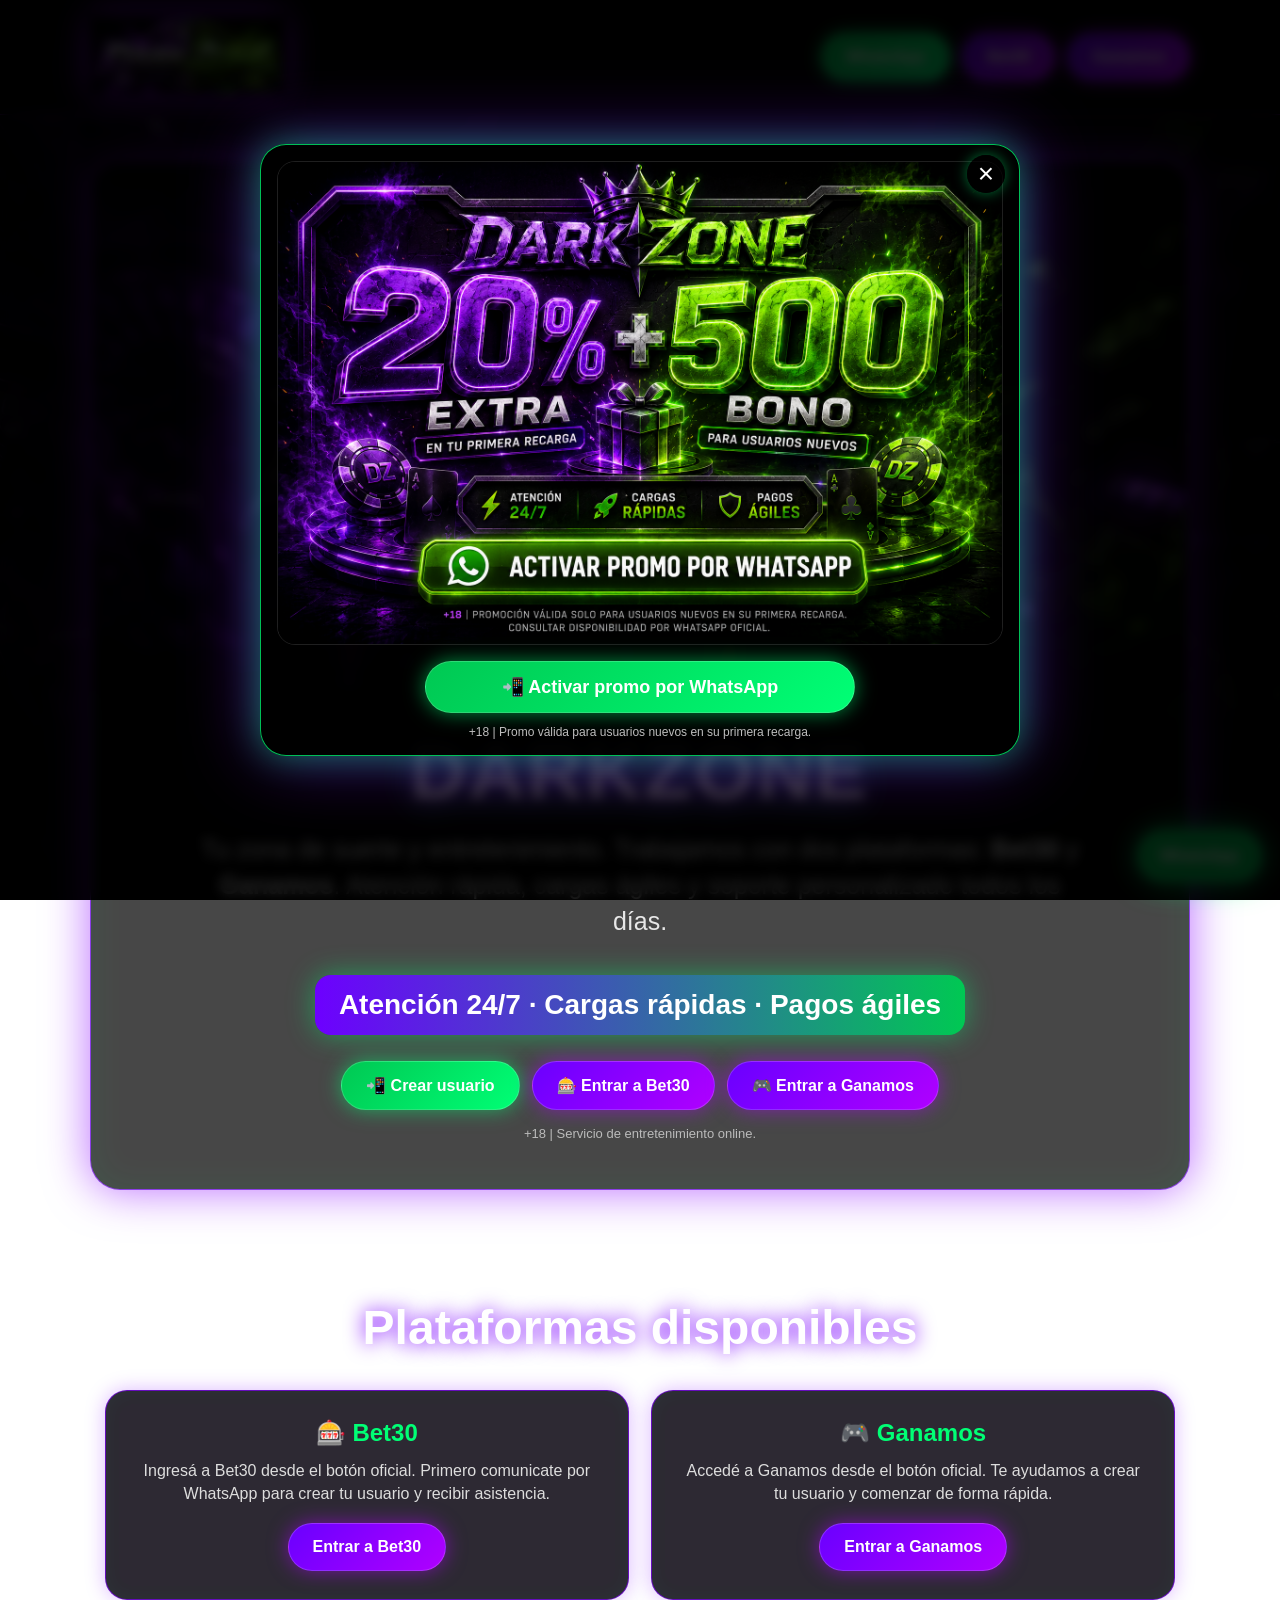
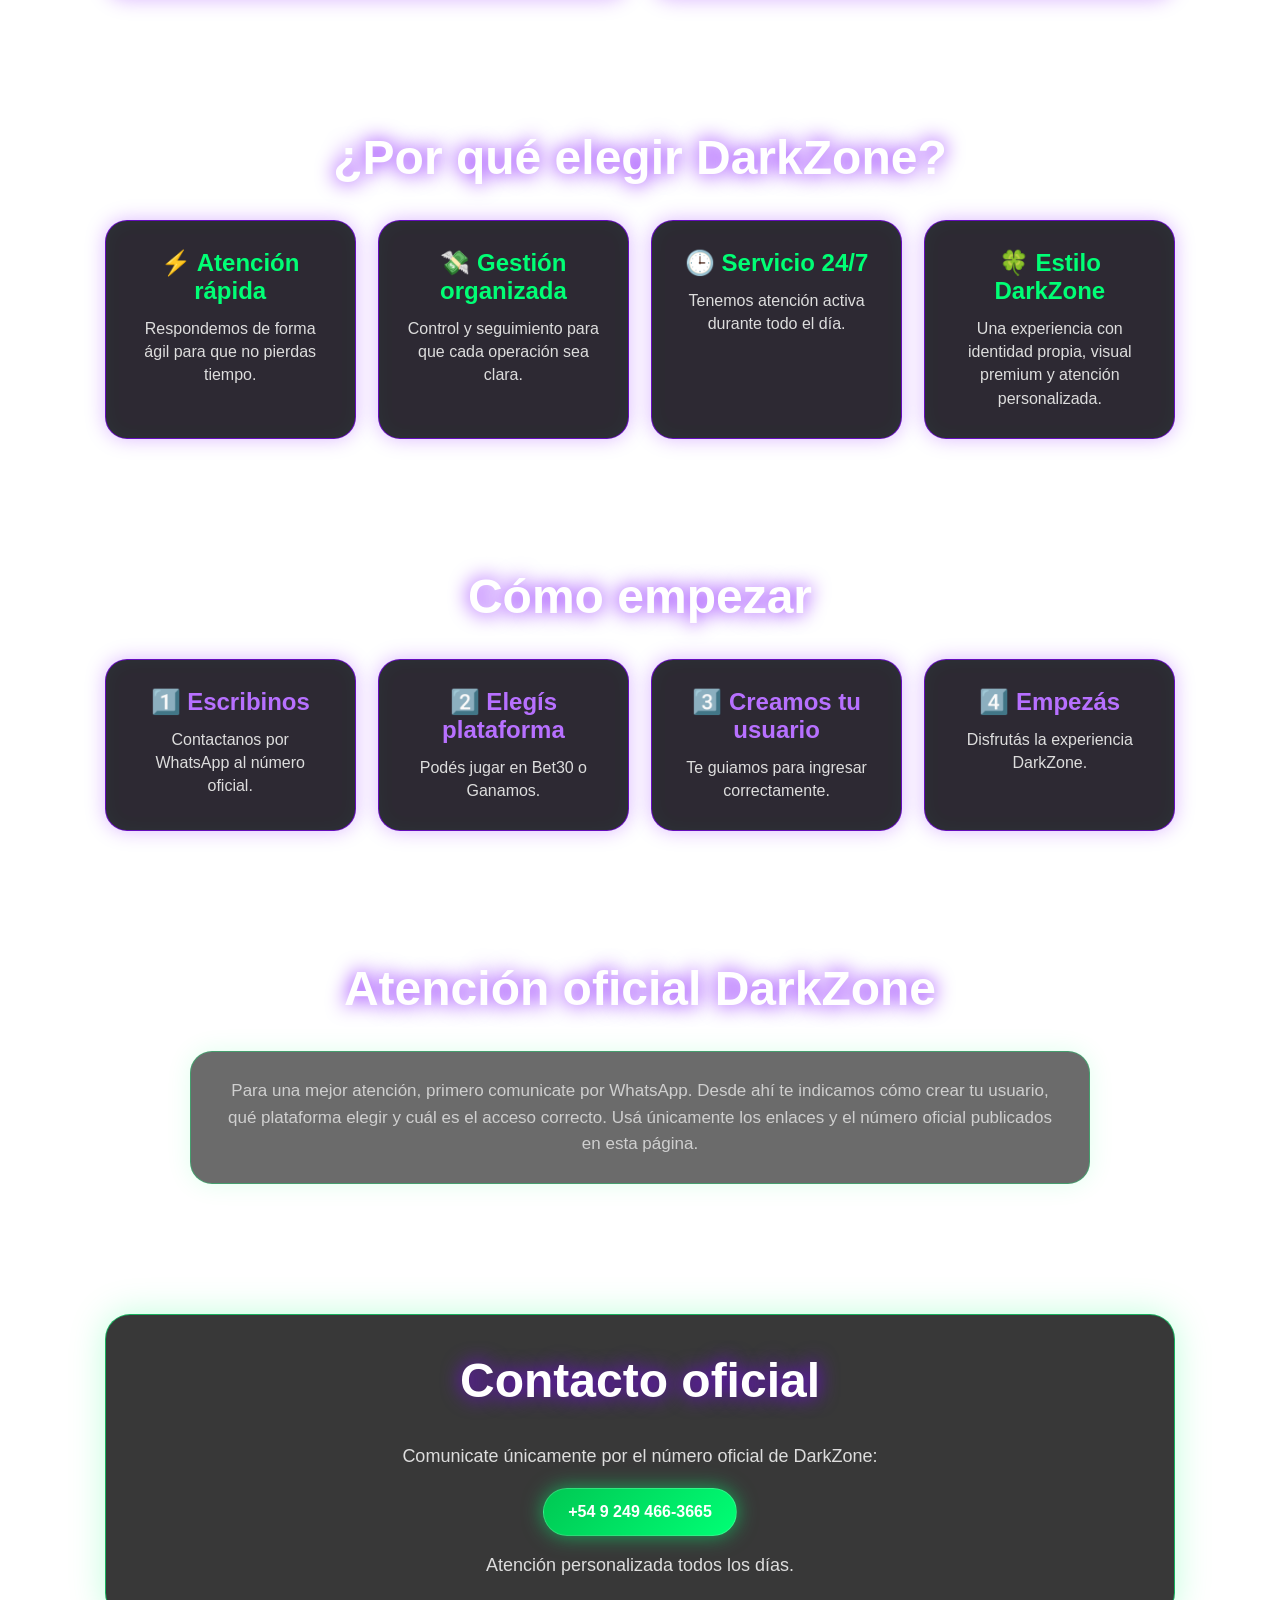
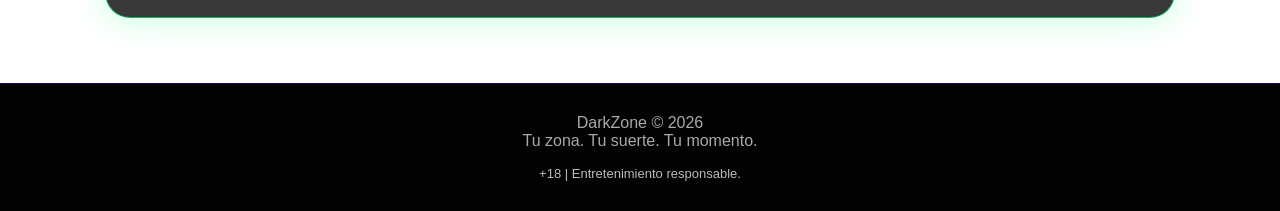
==== commit ad39ed1c: "Update index.html" ====
--- a/index.html
+++ b/index.html
@@ -5,9 +5,371 @@
   <meta name="viewport" content="width=device-width, initial-scale=1.0" />
 
   <title>DarkZone | Sitio Oficial</title>
-  <meta name="description" content="DarkZone | Atención 24/7, cargas rápidas, pagos ágiles y acceso a Bet30 y Ganamos." />
-
-  <link rel="stylesheet" href="styles.css" />
+  <meta name="description" content="DarkZone | Atención 24/7, cargas rápidas, pagos ágiles, Bet30 y Ganamos." />
+
+  <style>
+    * {
+      margin: 0;
+      padding: 0;
+      box-sizing: border-box;
+    }
+
+    html {
+      scroll-behavior: smooth;
+    }
+
+    body {
+      font-family: Arial, Helvetica, sans-serif;
+      color: #fff;
+      background:
+        linear-gradient(rgba(0,0,0,.72), rgba(0,0,0,.92)),
+        url("https://darkzonebet.github.io/darkzone/Fondo%20Web.png?v=300");
+      background-size: cover;
+      background-position: center;
+      background-attachment: fixed;
+      background-repeat: no-repeat;
+      overflow-x: hidden;
+    }
+
+    header {
+      width: 100%;
+      padding: 16px 7%;
+      display: flex;
+      align-items: center;
+      justify-content: space-between;
+      background: rgba(0,0,0,.82);
+      border-bottom: 1px solid rgba(146,0,255,.45);
+      position: sticky;
+      top: 0;
+      z-index: 100;
+      backdrop-filter: blur(10px);
+    }
+
+    .brand img {
+      height: 78px;
+      max-width: 330px;
+      object-fit: contain;
+      filter: drop-shadow(0 0 18px rgba(141,0,255,.9));
+    }
+
+    .nav-buttons {
+      display: flex;
+      gap: 12px;
+      flex-wrap: wrap;
+      align-items: center;
+      justify-content: center;
+    }
+
+    .btn {
+      display: inline-block;
+      text-decoration: none;
+      color: #fff;
+      font-weight: 900;
+      padding: 14px 24px;
+      border-radius: 40px;
+      background: linear-gradient(135deg, #00c853, #00ff75);
+      box-shadow: 0 0 20px rgba(0,255,117,.55);
+      transition: .25s;
+      border: 1px solid rgba(255,255,255,.18);
+      cursor: pointer;
+    }
+
+    .btn:hover {
+      transform: scale(1.05);
+      box-shadow: 0 0 35px rgba(0,255,117,.9);
+    }
+
+    .btn.purple {
+      background: linear-gradient(135deg, #6a00ff, #b000ff);
+      box-shadow: 0 0 20px rgba(176,0,255,.55);
+    }
+
+    .hero {
+      min-height: 92vh;
+      display: flex;
+      align-items: center;
+      justify-content: center;
+      padding: 45px 7%;
+      text-align: center;
+    }
+
+    .hero-card {
+      width: 100%;
+      max-width: 1220px;
+      background: rgba(0,0,0,.72);
+      border: 1px solid rgba(151,60,255,.85);
+      border-radius: 30px;
+      overflow: hidden;
+      box-shadow:
+        0 0 45px rgba(137,0,255,.58),
+        inset 0 0 35px rgba(0,255,117,.08);
+    }
+
+    .hero-banner {
+      width: 100%;
+      display: block;
+    }
+
+    .hero-content {
+      padding: 36px 22px 48px;
+    }
+
+    h1 {
+      font-size: clamp(40px, 6vw, 84px);
+      text-shadow: 0 0 25px #8b00ff, 0 0 35px #00ff75;
+      letter-spacing: 3px;
+      margin-bottom: 15px;
+    }
+
+    .subtitle {
+      max-width: 900px;
+      margin: 0 auto 25px;
+      font-size: clamp(18px, 2.2vw, 25px);
+      color: #e7e7e7;
+      line-height: 1.45;
+    }
+
+    .badge {
+      display: inline-block;
+      margin: 10px 0 26px;
+      padding: 14px 24px;
+      border-radius: 16px;
+      background: linear-gradient(90deg, #6d00ff, #00c853);
+      font-size: clamp(17px, 2.3vw, 28px);
+      font-weight: 900;
+      box-shadow: 0 0 28px rgba(0,255,117,.45);
+    }
+
+    section {
+      padding: 65px 7%;
+      max-width: 1250px;
+      margin: auto;
+    }
+
+    .section-title {
+      text-align: center;
+      font-size: clamp(30px, 4vw, 48px);
+      margin-bottom: 35px;
+      text-shadow: 0 0 20px #7d00ff;
+    }
+
+    .grid {
+      display: grid;
+      grid-template-columns: repeat(auto-fit, minmax(240px, 1fr));
+      gap: 22px;
+    }
+
+    .box {
+      background: rgba(5,0,12,.84);
+      border: 1px solid rgba(128,0,255,.68);
+      border-radius: 22px;
+      padding: 28px;
+      text-align: center;
+      box-shadow:
+        0 0 20px rgba(128,0,255,.28),
+        inset 0 0 20px rgba(0,255,117,.04);
+    }
+
+    .box h3 {
+      color: #00ff75;
+      font-size: 24px;
+      margin-bottom: 12px;
+    }
+
+    .box p {
+      color: #ddd;
+      line-height: 1.45;
+    }
+
+    .steps .box h3 {
+      color: #b770ff;
+    }
+
+    .notice {
+      max-width: 900px;
+      margin: 0 auto;
+      text-align: center;
+      color: #cfcfcf;
+      line-height: 1.55;
+      font-size: 17px;
+      background: rgba(0,0,0,.58);
+      border: 1px solid rgba(0,255,117,.35);
+      border-radius: 22px;
+      padding: 26px;
+      box-shadow: 0 0 25px rgba(0,255,117,.12);
+    }
+
+    .contact-card {
+      text-align: center;
+      background: rgba(0,0,0,.78);
+      border: 1px solid rgba(0,255,117,.60);
+      border-radius: 25px;
+      padding: 38px 22px;
+      box-shadow: 0 0 35px rgba(0,255,117,.25);
+    }
+
+    .contact-card p {
+      color: #ddd;
+      font-size: 18px;
+      line-height: 1.5;
+    }
+
+    .whatsapp-float {
+      position: fixed;
+      bottom: 18px;
+      right: 18px;
+      background: #00c853;
+      color: white;
+      padding: 16px 22px;
+      border-radius: 50px;
+      text-decoration: none;
+      font-weight: 900;
+      z-index: 200;
+      box-shadow: 0 0 30px rgba(0,255,117,.8);
+      border: 1px solid rgba(255,255,255,.25);
+    }
+
+    footer {
+      background: #020202;
+      text-align: center;
+      padding: 30px 15px;
+      color: #aaa;
+      border-top: 1px solid rgba(128,0,255,.35);
+    }
+
+    .small {
+      font-size: 13px;
+      color: #bbb;
+      margin-top: 16px;
+    }
+
+    .center {
+      text-align: center;
+      margin-top: 18px;
+    }
+
+    .promo-popup-overlay {
+      position: fixed;
+      inset: 0;
+      background: rgba(0,0,0,.82);
+      display: none;
+      align-items: center;
+      justify-content: center;
+      z-index: 9999;
+      padding: 16px;
+      backdrop-filter: blur(6px);
+    }
+
+    .promo-popup-card {
+      width: min(94vw, 760px);
+      background: rgba(0,0,0,.92);
+      border: 1px solid rgba(0,255,117,.75);
+      border-radius: 26px;
+      padding: 16px;
+      text-align: center;
+      position: relative;
+      box-shadow:
+        0 0 35px rgba(0,255,117,.45),
+        0 0 70px rgba(128,0,255,.55);
+      animation: promoPop .35s ease;
+    }
+
+    @keyframes promoPop {
+      from {
+        opacity: 0;
+        transform: scale(.86);
+      }
+
+      to {
+        opacity: 1;
+        transform: scale(1);
+      }
+    }
+
+    .promo-close {
+      position: absolute;
+      top: 10px;
+      right: 14px;
+      width: 38px;
+      height: 38px;
+      border: none;
+      border-radius: 50%;
+      background: rgba(0,0,0,.75);
+      color: white;
+      font-size: 28px;
+      line-height: 38px;
+      cursor: pointer;
+      z-index: 2;
+      box-shadow: 0 0 14px rgba(0,255,117,.45);
+    }
+
+    .promo-popup-img {
+      width: 100%;
+      display: block;
+      border-radius: 18px;
+      border: 1px solid rgba(255,255,255,.12);
+    }
+
+    .promo-whatsapp {
+      margin-top: 16px;
+      font-size: 18px;
+      width: 100%;
+      max-width: 430px;
+    }
+
+    .promo-popup-small {
+      margin-top: 12px;
+      color: #bdbdbd;
+      font-size: 12px;
+    }
+
+    @media (max-width: 720px) {
+      header {
+        flex-direction: column;
+        gap: 14px;
+        padding: 15px 12px;
+      }
+
+      .brand img {
+        height: 58px;
+        max-width: 260px;
+      }
+
+      .hero {
+        padding: 28px 14px;
+      }
+
+      .hero-content {
+        padding: 28px 15px 38px;
+      }
+
+      .btn {
+        padding: 13px 18px;
+        font-size: 14px;
+      }
+
+      .whatsapp-float {
+        right: 12px;
+        bottom: 12px;
+        padding: 14px 18px;
+        font-size: 14px;
+      }
+
+      .promo-popup-card {
+        padding: 10px;
+        border-radius: 20px;
+      }
+
+      .promo-popup-img {
+        border-radius: 14px;
+      }
+
+      .promo-whatsapp {
+        font-size: 14px;
+        padding: 13px 16px;
+      }
+    }
+  </style>
 </head>
 
 <body>
@@ -15,7 +377,7 @@
   <header>
     <div class="brand">
       <img 
-        src="https://darkzonebet.github.io/darkzone/Logo%20Web.png?v=70" 
+        src="https://darkzonebet.github.io/darkzone/Logo%20Web.png?v=300" 
         alt="Logo DarkZone"
       >
     </div>
@@ -44,7 +406,7 @@
 
       <img 
         class="hero-banner" 
-        src="https://darkzonebet.github.io/darkzone/Banner%20Web.png?v=70" 
+        src="https://darkzonebet.github.io/darkzone/Banner%20Web.png?v=300" 
         alt="Banner DarkZone"
       >
 
@@ -167,27 +529,6 @@
   </section>
 
   <section>
-    <h2 class="section-title">Actividad de la web</h2>
-
-    <div class="grid">
-      <div class="box counter-box">
-        <strong id="visit-counter">0</strong>
-        <span>visitas registradas en este dispositivo</span>
-      </div>
-
-      <div class="box counter-box">
-        <strong id="whatsapp-counter">0</strong>
-        <span>toques al botón de WhatsApp en este dispositivo</span>
-      </div>
-    </div>
-
-    <p class="small center">
-      Estos contadores son de prueba. Para medir visitas reales de todos los usuarios,
-      después podemos conectar Google Analytics o Firebase.
-    </p>
-  </section>
-
-  <section>
     <h2 class="section-title">Atención oficial DarkZone</h2>
 
     <p class="notice">
@@ -199,7 +540,7 @@
 
   <section>
     <div class="contact-card">
-      <h2 class="section-title contact-title">Contacto oficial</h2>
+      <h2 class="section-title">Contacto oficial</h2>
 
       <p>Comunicate únicamente por el número oficial de DarkZone:</p>
       <br>
@@ -230,7 +571,7 @@
 
       <img 
         class="promo-popup-img" 
-        src="https://darkzonebet.github.io/darkzone/Promo%20Web.png?v=70" 
+        src="https://darkzonebet.github.io/darkzone/Promo%20Web.png?v=300" 
         alt="Promo DarkZone 20% + 500 fichas"
       >
 
@@ -254,6 +595,44 @@
     <p class="small">+18 | Entretenimiento responsable.</p>
   </footer>
 
-  <script src="script.js"></script>
+  <script>
+    document.addEventListener("DOMContentLoaded", function () {
+      document.querySelectorAll(".whatsapp-link").forEach(function (btn) {
+        btn.addEventListener("click", function () {
+          let clicks = localStorage.getItem("darkzone_whatsapp_clicks");
+          clicks = clicks ? parseInt(clicks) + 1 : 1;
+          localStorage.setItem("darkzone_whatsapp_clicks", clicks);
+        });
+      });
+
+      const promoPopup = document.getElementById("promoPopup");
+      const closePromo = document.getElementById("closePromo");
+
+      if (promoPopup && closePromo) {
+        const ultimaVista = localStorage.getItem("darkzone_promo_ultima_vista");
+        const ahora = Date.now();
+        const seisHoras = 6 * 60 * 60 * 1000;
+
+        if (!ultimaVista || ahora - parseInt(ultimaVista) > seisHoras) {
+          setTimeout(function () {
+            promoPopup.style.display = "flex";
+          }, 900);
+        }
+
+        closePromo.addEventListener("click", function () {
+          promoPopup.style.display = "none";
+          localStorage.setItem("darkzone_promo_ultima_vista", Date.now().toString());
+        });
+
+        promoPopup.addEventListener("click", function (e) {
+          if (e.target === promoPopup) {
+            promoPopup.style.display = "none";
+            localStorage.setItem("darkzone_promo_ultima_vista", Date.now().toString());
+          }
+        });
+      }
+    });
+  </script>
+
 </body>
 </html>
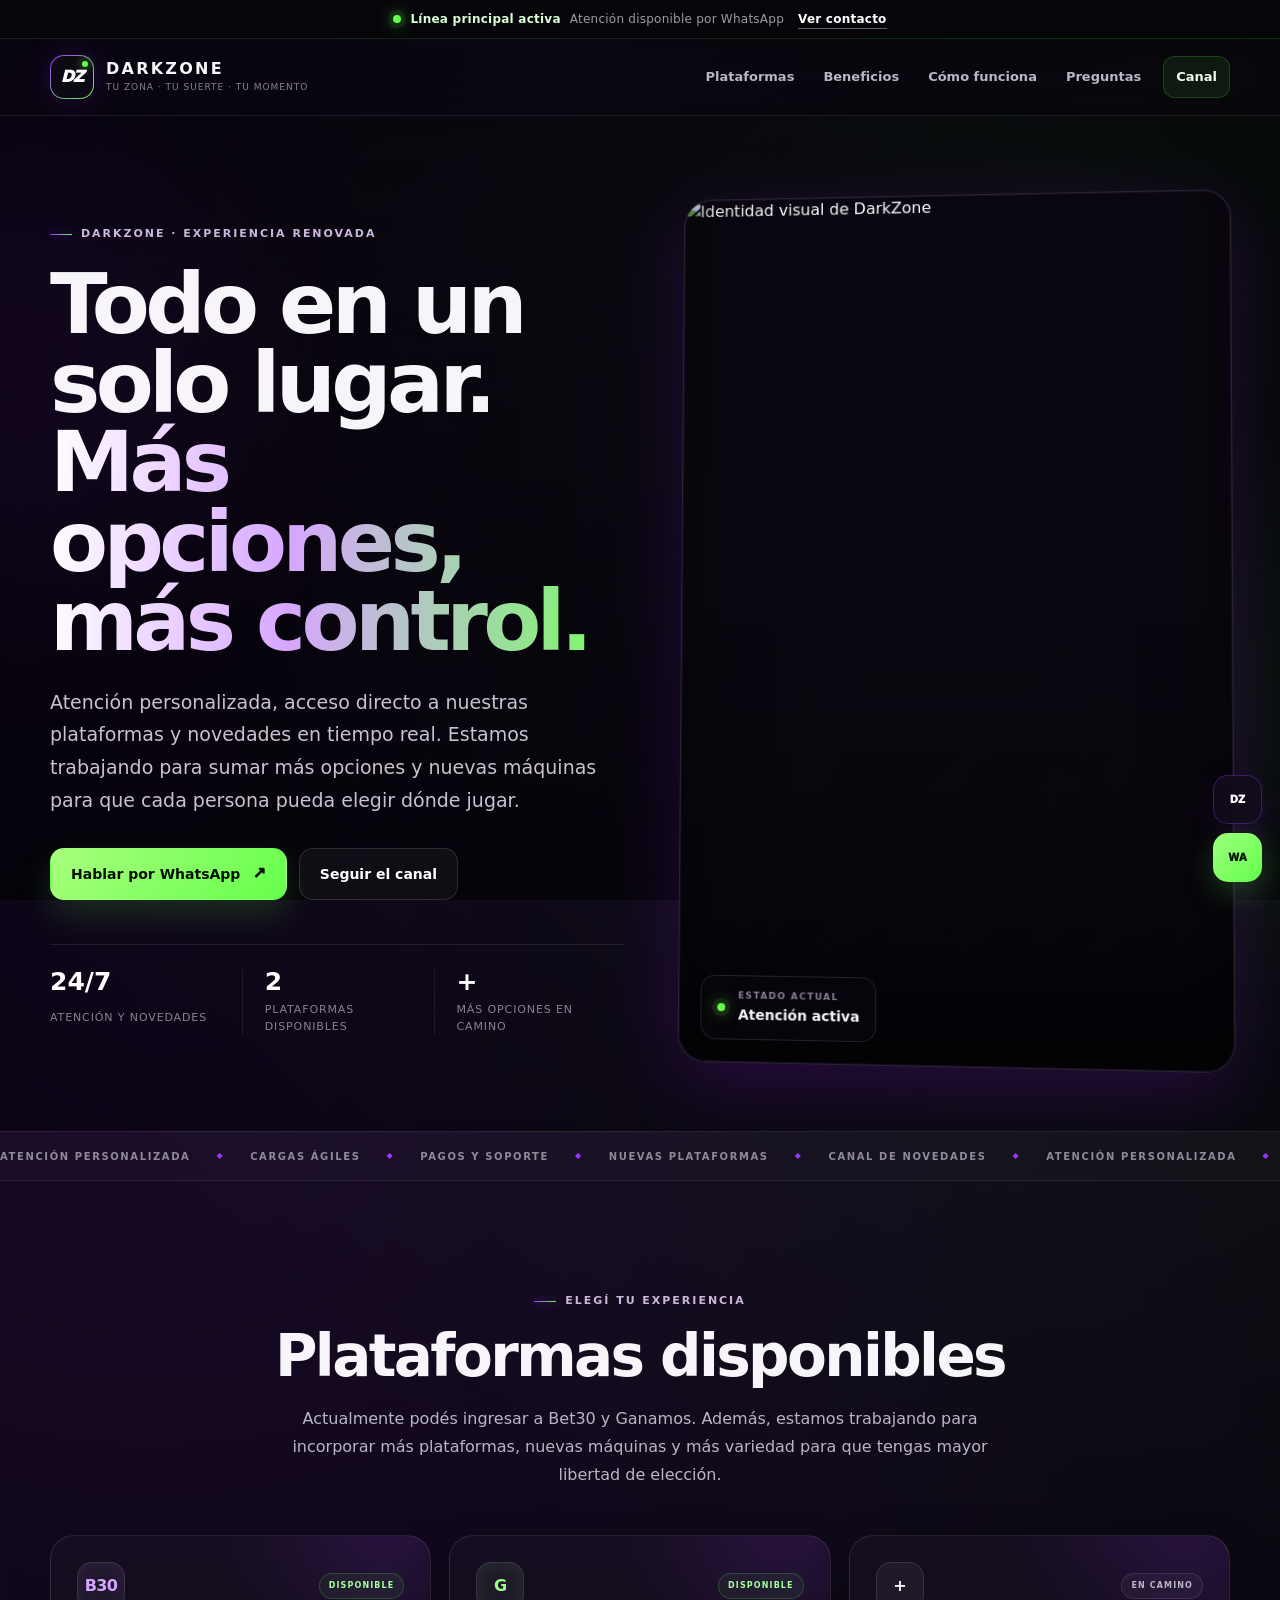
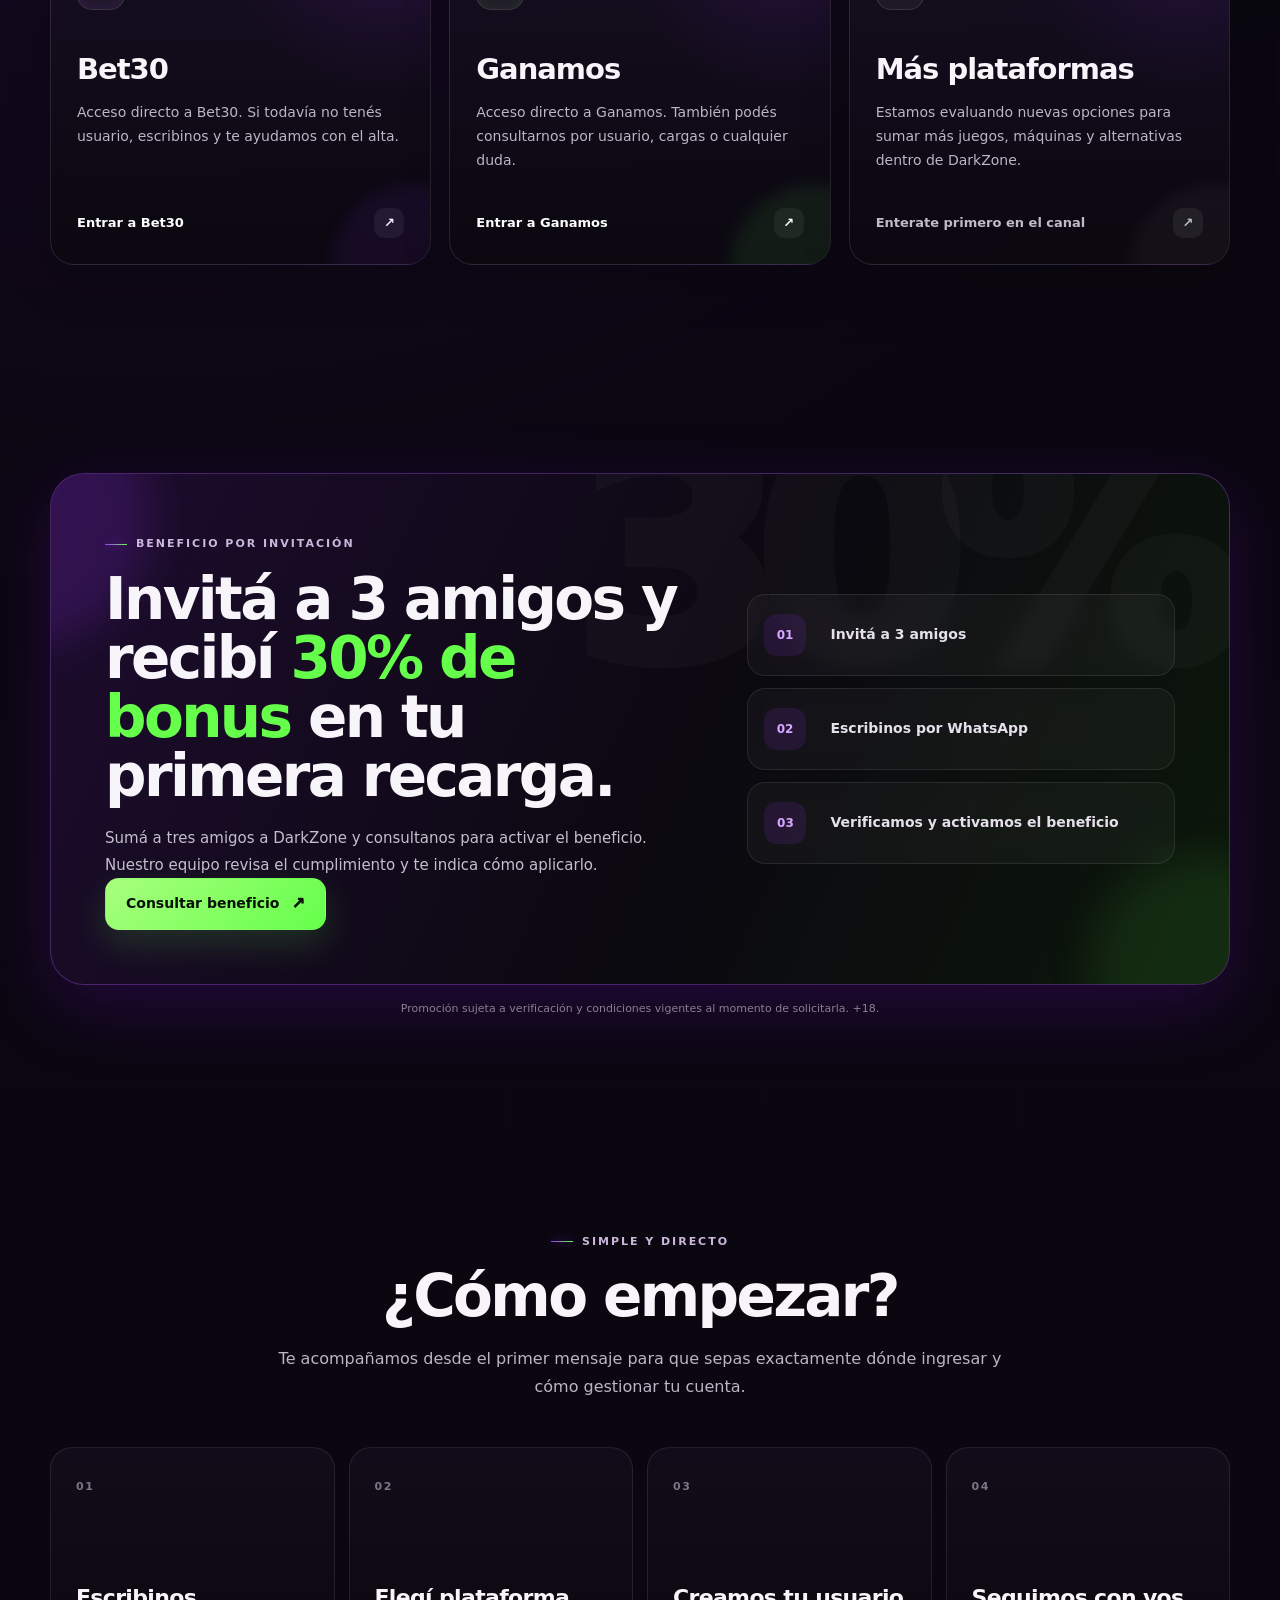
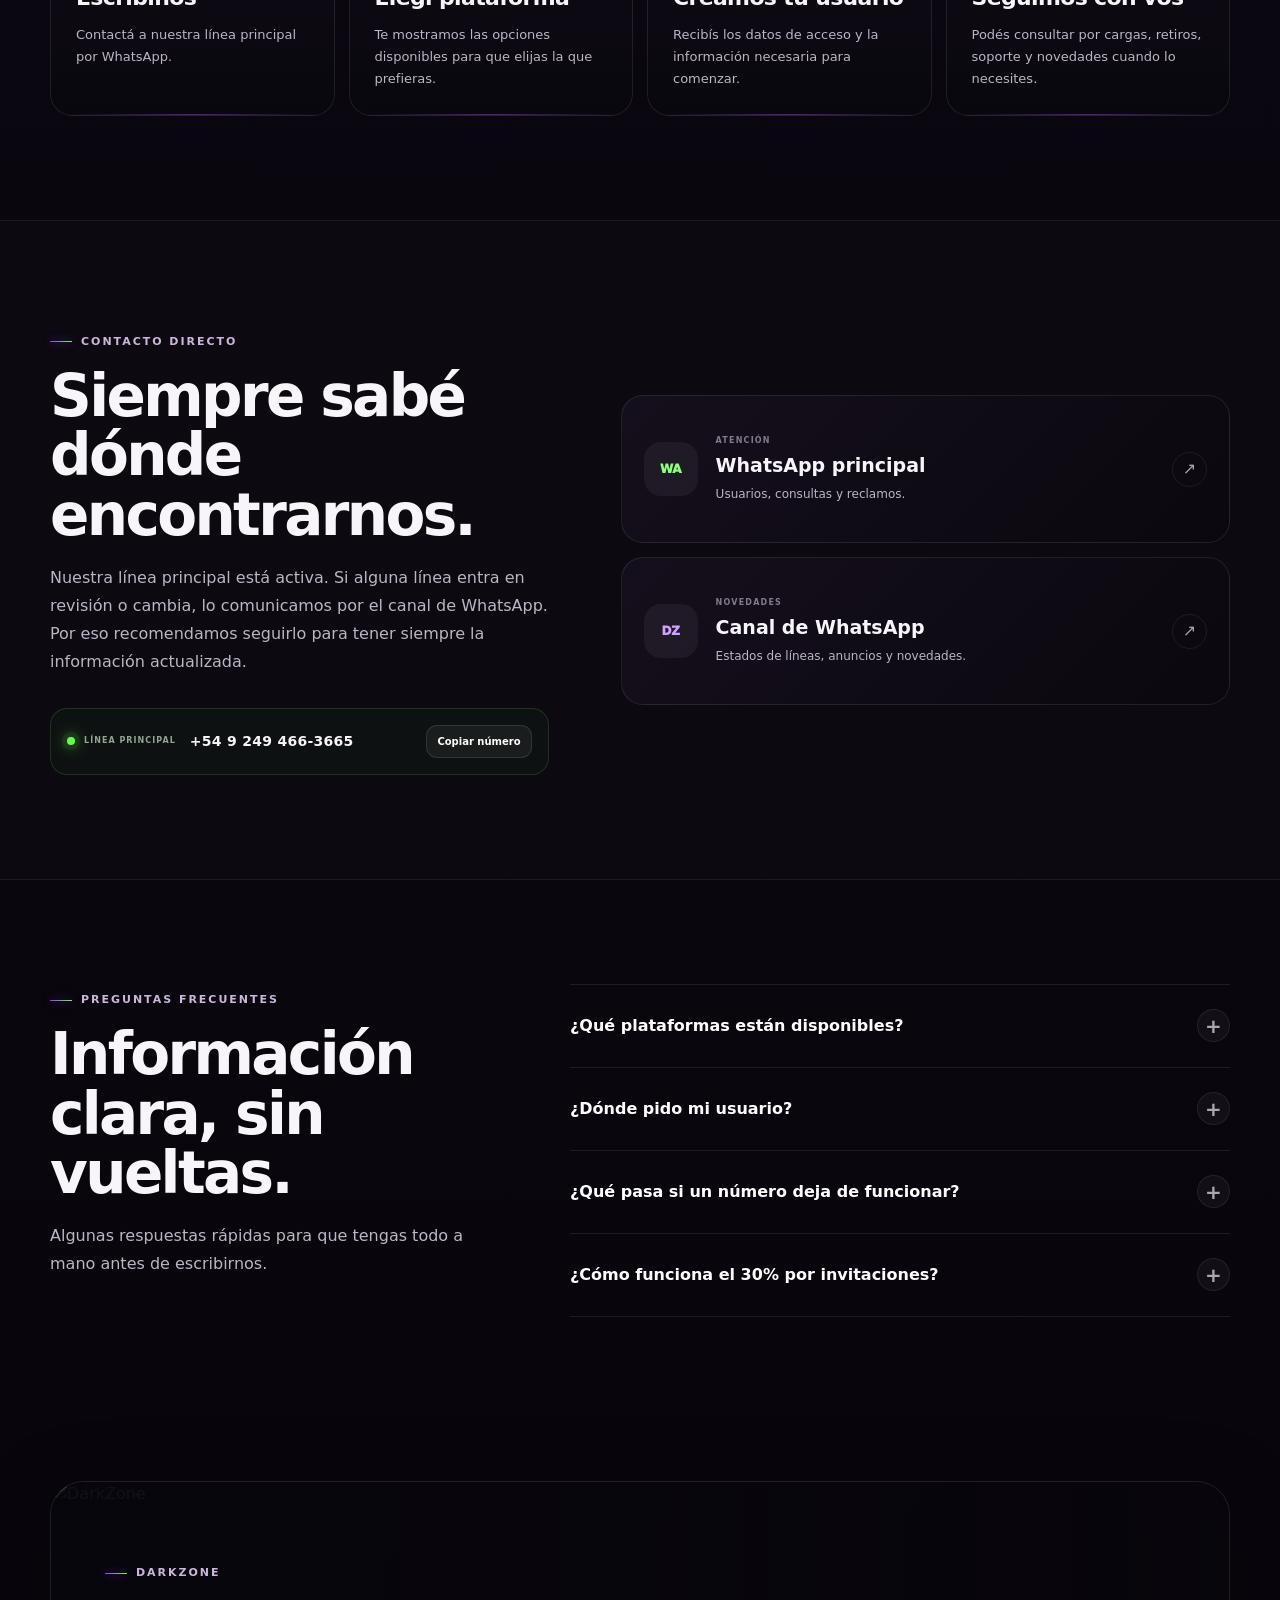
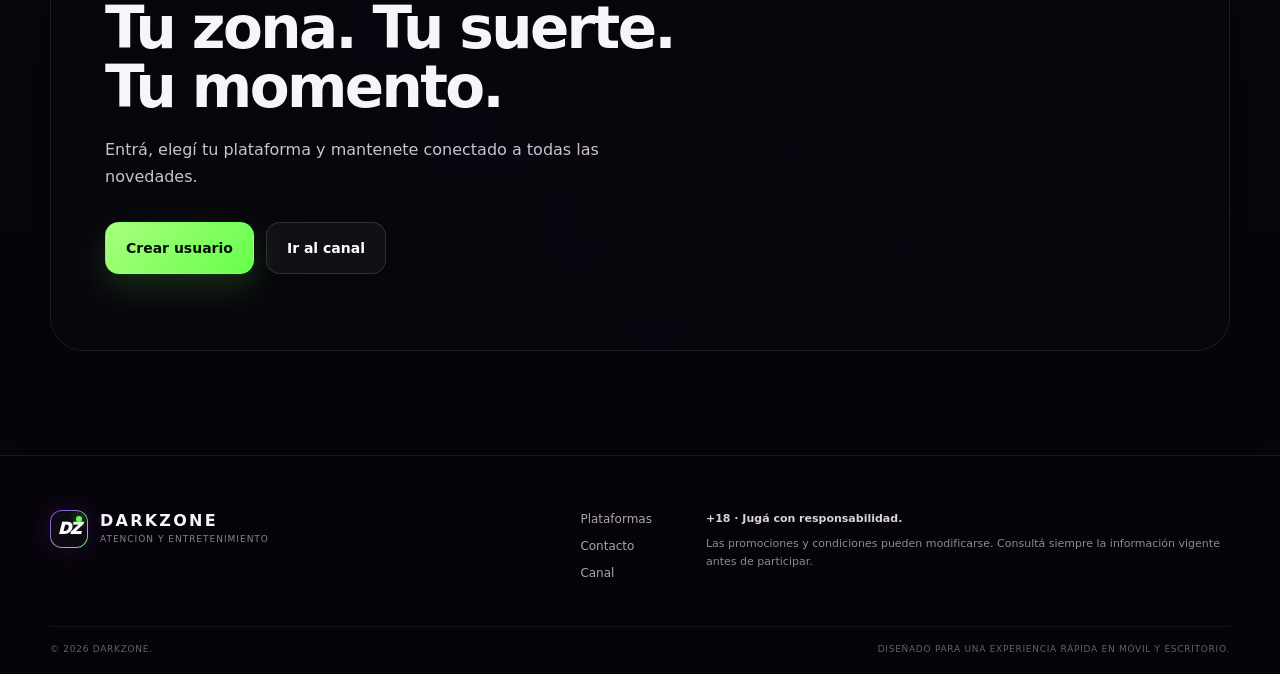
==== commit 78503ed4: "Add files via upload" ====
--- a/index.html
+++ b/index.html
@@ -3,636 +3,434 @@
 <head>
   <meta charset="UTF-8" />
   <meta name="viewport" content="width=device-width, initial-scale=1.0" />
-
-  <title>DarkZone | Sitio Oficial</title>
-  <meta name="description" content="DarkZone | Atención 24/7, cargas rápidas, pagos ágiles, Bet30 y Ganamos." />
-
-  <style>
-    * {
-      margin: 0;
-      padding: 0;
-      box-sizing: border-box;
-    }
-
-    html {
-      scroll-behavior: smooth;
-    }
-
-    body {
-      font-family: Arial, Helvetica, sans-serif;
-      color: #fff;
-      background:
-        linear-gradient(rgba(0,0,0,.72), rgba(0,0,0,.92)),
-        url("https://darkzonebet.github.io/darkzone/Fondo%20Web.png?v=300");
-      background-size: cover;
-      background-position: center;
-      background-attachment: fixed;
-      background-repeat: no-repeat;
-      overflow-x: hidden;
-    }
-
-    header {
-      width: 100%;
-      padding: 16px 7%;
-      display: flex;
-      align-items: center;
-      justify-content: space-between;
-      background: rgba(0,0,0,.82);
-      border-bottom: 1px solid rgba(146,0,255,.45);
-      position: sticky;
-      top: 0;
-      z-index: 100;
-      backdrop-filter: blur(10px);
-    }
-
-    .brand img {
-      height: 78px;
-      max-width: 330px;
-      object-fit: contain;
-      filter: drop-shadow(0 0 18px rgba(141,0,255,.9));
-    }
-
-    .nav-buttons {
-      display: flex;
-      gap: 12px;
-      flex-wrap: wrap;
-      align-items: center;
-      justify-content: center;
-    }
-
-    .btn {
-      display: inline-block;
-      text-decoration: none;
-      color: #fff;
-      font-weight: 900;
-      padding: 14px 24px;
-      border-radius: 40px;
-      background: linear-gradient(135deg, #00c853, #00ff75);
-      box-shadow: 0 0 20px rgba(0,255,117,.55);
-      transition: .25s;
-      border: 1px solid rgba(255,255,255,.18);
-      cursor: pointer;
-    }
-
-    .btn:hover {
-      transform: scale(1.05);
-      box-shadow: 0 0 35px rgba(0,255,117,.9);
-    }
-
-    .btn.purple {
-      background: linear-gradient(135deg, #6a00ff, #b000ff);
-      box-shadow: 0 0 20px rgba(176,0,255,.55);
-    }
-
-    .hero {
-      min-height: 92vh;
-      display: flex;
-      align-items: center;
-      justify-content: center;
-      padding: 45px 7%;
-      text-align: center;
-    }
-
-    .hero-card {
-      width: 100%;
-      max-width: 1220px;
-      background: rgba(0,0,0,.72);
-      border: 1px solid rgba(151,60,255,.85);
-      border-radius: 30px;
-      overflow: hidden;
-      box-shadow:
-        0 0 45px rgba(137,0,255,.58),
-        inset 0 0 35px rgba(0,255,117,.08);
-    }
-
-    .hero-banner {
-      width: 100%;
-      display: block;
-    }
-
-    .hero-content {
-      padding: 36px 22px 48px;
-    }
-
-    h1 {
-      font-size: clamp(40px, 6vw, 84px);
-      text-shadow: 0 0 25px #8b00ff, 0 0 35px #00ff75;
-      letter-spacing: 3px;
-      margin-bottom: 15px;
-    }
-
-    .subtitle {
-      max-width: 900px;
-      margin: 0 auto 25px;
-      font-size: clamp(18px, 2.2vw, 25px);
-      color: #e7e7e7;
-      line-height: 1.45;
-    }
-
-    .badge {
-      display: inline-block;
-      margin: 10px 0 26px;
-      padding: 14px 24px;
-      border-radius: 16px;
-      background: linear-gradient(90deg, #6d00ff, #00c853);
-      font-size: clamp(17px, 2.3vw, 28px);
-      font-weight: 900;
-      box-shadow: 0 0 28px rgba(0,255,117,.45);
-    }
-
-    section {
-      padding: 65px 7%;
-      max-width: 1250px;
-      margin: auto;
-    }
-
-    .section-title {
-      text-align: center;
-      font-size: clamp(30px, 4vw, 48px);
-      margin-bottom: 35px;
-      text-shadow: 0 0 20px #7d00ff;
-    }
-
-    .grid {
-      display: grid;
-      grid-template-columns: repeat(auto-fit, minmax(240px, 1fr));
-      gap: 22px;
-    }
-
-    .box {
-      background: rgba(5,0,12,.84);
-      border: 1px solid rgba(128,0,255,.68);
-      border-radius: 22px;
-      padding: 28px;
-      text-align: center;
-      box-shadow:
-        0 0 20px rgba(128,0,255,.28),
-        inset 0 0 20px rgba(0,255,117,.04);
-    }
-
-    .box h3 {
-      color: #00ff75;
-      font-size: 24px;
-      margin-bottom: 12px;
-    }
-
-    .box p {
-      color: #ddd;
-      line-height: 1.45;
-    }
-
-    .steps .box h3 {
-      color: #b770ff;
-    }
-
-    .notice {
-      max-width: 900px;
-      margin: 0 auto;
-      text-align: center;
-      color: #cfcfcf;
-      line-height: 1.55;
-      font-size: 17px;
-      background: rgba(0,0,0,.58);
-      border: 1px solid rgba(0,255,117,.35);
-      border-radius: 22px;
-      padding: 26px;
-      box-shadow: 0 0 25px rgba(0,255,117,.12);
-    }
-
-    .contact-card {
-      text-align: center;
-      background: rgba(0,0,0,.78);
-      border: 1px solid rgba(0,255,117,.60);
-      border-radius: 25px;
-      padding: 38px 22px;
-      box-shadow: 0 0 35px rgba(0,255,117,.25);
-    }
-
-    .contact-card p {
-      color: #ddd;
-      font-size: 18px;
-      line-height: 1.5;
-    }
-
-    .whatsapp-float {
-      position: fixed;
-      bottom: 18px;
-      right: 18px;
-      background: #00c853;
-      color: white;
-      padding: 16px 22px;
-      border-radius: 50px;
-      text-decoration: none;
-      font-weight: 900;
-      z-index: 200;
-      box-shadow: 0 0 30px rgba(0,255,117,.8);
-      border: 1px solid rgba(255,255,255,.25);
-    }
-
-    footer {
-      background: #020202;
-      text-align: center;
-      padding: 30px 15px;
-      color: #aaa;
-      border-top: 1px solid rgba(128,0,255,.35);
-    }
-
-    .small {
-      font-size: 13px;
-      color: #bbb;
-      margin-top: 16px;
-    }
-
-    .center {
-      text-align: center;
-      margin-top: 18px;
-    }
-
-    .promo-popup-overlay {
-      position: fixed;
-      inset: 0;
-      background: rgba(0,0,0,.82);
-      display: none;
-      align-items: center;
-      justify-content: center;
-      z-index: 9999;
-      padding: 16px;
-      backdrop-filter: blur(6px);
-    }
-
-    .promo-popup-card {
-      width: min(94vw, 760px);
-      background: rgba(0,0,0,.92);
-      border: 1px solid rgba(0,255,117,.75);
-      border-radius: 26px;
-      padding: 16px;
-      text-align: center;
-      position: relative;
-      box-shadow:
-        0 0 35px rgba(0,255,117,.45),
-        0 0 70px rgba(128,0,255,.55);
-      animation: promoPop .35s ease;
-    }
-
-    @keyframes promoPop {
-      from {
-        opacity: 0;
-        transform: scale(.86);
-      }
-
-      to {
-        opacity: 1;
-        transform: scale(1);
-      }
-    }
-
-    .promo-close {
-      position: absolute;
-      top: 10px;
-      right: 14px;
-      width: 38px;
-      height: 38px;
-      border: none;
-      border-radius: 50%;
-      background: rgba(0,0,0,.75);
-      color: white;
-      font-size: 28px;
-      line-height: 38px;
-      cursor: pointer;
-      z-index: 2;
-      box-shadow: 0 0 14px rgba(0,255,117,.45);
-    }
-
-    .promo-popup-img {
-      width: 100%;
-      display: block;
-      border-radius: 18px;
-      border: 1px solid rgba(255,255,255,.12);
-    }
-
-    .promo-whatsapp {
-      margin-top: 16px;
-      font-size: 18px;
-      width: 100%;
-      max-width: 430px;
-    }
-
-    .promo-popup-small {
-      margin-top: 12px;
-      color: #bdbdbd;
-      font-size: 12px;
-    }
-
-    @media (max-width: 720px) {
-      header {
-        flex-direction: column;
-        gap: 14px;
-        padding: 15px 12px;
-      }
-
-      .brand img {
-        height: 58px;
-        max-width: 260px;
-      }
-
-      .hero {
-        padding: 28px 14px;
-      }
-
-      .hero-content {
-        padding: 28px 15px 38px;
-      }
-
-      .btn {
-        padding: 13px 18px;
-        font-size: 14px;
-      }
-
-      .whatsapp-float {
-        right: 12px;
-        bottom: 12px;
-        padding: 14px 18px;
-        font-size: 14px;
-      }
-
-      .promo-popup-card {
-        padding: 10px;
-        border-radius: 20px;
-      }
-
-      .promo-popup-img {
-        border-radius: 14px;
-      }
-
-      .promo-whatsapp {
-        font-size: 14px;
-        padding: 13px 16px;
-      }
-    }
-  </style>
+  <meta name="theme-color" content="#08060d" />
+  <meta name="color-scheme" content="dark" />
+
+  <title>DarkZone | Atención, plataformas y novedades</title>
+  <meta
+    name="description"
+    content="DarkZone: atención personalizada, acceso a Bet30 y Ganamos, novedades, canal oficial y nuevas plataformas próximamente."
+  />
+
+  <meta property="og:title" content="DarkZone" />
+  <meta property="og:description" content="Tu zona, tu suerte, tu momento. Atención, plataformas, novedades y contacto directo." />
+  <meta property="og:type" content="website" />
+
+  <link rel="preload" as="image" href="assets/hero.webp" fetchpriority="high" />
+  <link rel="stylesheet" href="styles.css" />
 </head>
-
 <body>
-
-  <header>
-    <div class="brand">
-      <img 
-        src="https://darkzonebet.github.io/darkzone/Logo%20Web.png?v=300" 
-        alt="Logo DarkZone"
-      >
-    </div>
-
-    <nav class="nav-buttons">
-      <a 
-        class="btn whatsapp-link" 
-        href="https://wa.me/5492494663665?text=Hola%20quiero%20crear%20mi%20usuario%20en%20DarkZone" 
-        target="_blank"
-      >
-        WhatsApp
-      </a>
-
-      <a class="btn purple" href="https://bet30.host/" target="_blank">
-        Bet30
-      </a>
-
-      <a class="btn purple" href="https://ganamosco.org/home" target="_blank">
-        Ganamos
-      </a>
-    </nav>
-  </header>
-
-  <main class="hero">
-    <div class="hero-card">
-
-      <img 
-        class="hero-banner" 
-        src="https://darkzonebet.github.io/darkzone/Banner%20Web.png?v=300" 
-        alt="Banner DarkZone"
-      >
-
-      <div class="hero-content">
-        <h1>DARKZONE</h1>
-
-        <p class="subtitle">
-          Tu zona de suerte y entretenimiento. Trabajamos con dos plataformas:
-          <strong>Bet30</strong> y <strong>Ganamos</strong>. Atención rápida,
-          cargas ágiles y soporte personalizado todos los días.
-        </p>
-
-        <div class="badge">
-          Atención 24/7 · Cargas rápidas · Pagos ágiles
-        </div>
-
-        <div class="nav-buttons">
-          <a 
-            class="btn whatsapp-link" 
-            href="https://wa.me/5492494663665?text=Hola%20quiero%20crear%20mi%20usuario%20en%20DarkZone" 
-            target="_blank"
-          >
-            📲 Crear usuario
-          </a>
-
-          <a class="btn purple" href="https://bet30.host/" target="_blank">
-            🎰 Entrar a Bet30
-          </a>
-
-          <a class="btn purple" href="https://ganamosco.org/home" target="_blank">
-            🎮 Entrar a Ganamos
-          </a>
-        </div>
-
-        <p class="small">+18 | Servicio de entretenimiento online.</p>
-      </div>
-    </div>
-  </main>
-
-  <section>
-    <h2 class="section-title">Plataformas disponibles</h2>
-
-    <div class="grid">
-      <div class="box">
-        <h3>🎰 Bet30</h3>
-        <p>
-          Ingresá a Bet30 desde el botón oficial. Primero comunicate por WhatsApp
-          para crear tu usuario y recibir asistencia.
-        </p>
-        <br>
-        <a class="btn purple" href="https://bet30.host/" target="_blank">
-          Entrar a Bet30
-        </a>
-      </div>
-
-      <div class="box">
-        <h3>🎮 Ganamos</h3>
-        <p>
-          Accedé a Ganamos desde el botón oficial. Te ayudamos a crear tu usuario
-          y comenzar de forma rápida.
-        </p>
-        <br>
-        <a class="btn purple" href="https://ganamosco.org/home" target="_blank">
-          Entrar a Ganamos
-        </a>
-      </div>
-    </div>
-  </section>
-
-  <section>
-    <h2 class="section-title">¿Por qué elegir DarkZone?</h2>
-
-    <div class="grid">
-      <div class="box">
-        <h3>⚡ Atención rápida</h3>
-        <p>Respondemos de forma ágil para que no pierdas tiempo.</p>
-      </div>
-
-      <div class="box">
-        <h3>💸 Gestión organizada</h3>
-        <p>Control y seguimiento para que cada operación sea clara.</p>
-      </div>
-
-      <div class="box">
-        <h3>🕒 Servicio 24/7</h3>
-        <p>Tenemos atención activa durante todo el día.</p>
-      </div>
-
-      <div class="box">
-        <h3>🍀 Estilo DarkZone</h3>
-        <p>Una experiencia con identidad propia, visual premium y atención personalizada.</p>
-      </div>
-    </div>
-  </section>
-
-  <section class="steps">
-    <h2 class="section-title">Cómo empezar</h2>
-
-    <div class="grid">
-      <div class="box">
-        <h3>1️⃣ Escribinos</h3>
-        <p>Contactanos por WhatsApp al número oficial.</p>
-      </div>
-
-      <div class="box">
-        <h3>2️⃣ Elegís plataforma</h3>
-        <p>Podés jugar en Bet30 o Ganamos.</p>
-      </div>
-
-      <div class="box">
-        <h3>3️⃣ Creamos tu usuario</h3>
-        <p>Te guiamos para ingresar correctamente.</p>
-      </div>
-
-      <div class="box">
-        <h3>4️⃣ Empezás</h3>
-        <p>Disfrutás la experiencia DarkZone.</p>
-      </div>
-    </div>
-  </section>
-
-  <section>
-    <h2 class="section-title">Atención oficial DarkZone</h2>
-
-    <p class="notice">
-      Para una mejor atención, primero comunicate por WhatsApp. Desde ahí te indicamos
-      cómo crear tu usuario, qué plataforma elegir y cuál es el acceso correcto.
-      Usá únicamente los enlaces y el número oficial publicados en esta página.
-    </p>
-  </section>
-
-  <section>
-    <div class="contact-card">
-      <h2 class="section-title">Contacto oficial</h2>
-
-      <p>Comunicate únicamente por el número oficial de DarkZone:</p>
-      <br>
-
-      <a 
-        class="btn whatsapp-link" 
-        href="https://wa.me/5492494663665?text=Hola%20quiero%20crear%20mi%20usuario%20en%20DarkZone" 
-        target="_blank"
-      >
-        +54 9 249 466-3665
-      </a>
-
-      <p class="small">Atención personalizada todos los días.</p>
-    </div>
-  </section>
-
-  <a 
-    class="whatsapp-float whatsapp-link" 
-    href="https://wa.me/5492494663665?text=Hola%20quiero%20crear%20mi%20usuario%20en%20DarkZone" 
-    target="_blank"
-  >
-    WhatsApp
-  </a>
-
-  <div class="promo-popup-overlay" id="promoPopup">
-    <div class="promo-popup-card">
-      <button class="promo-close" id="closePromo">×</button>
-
-      <img 
-        class="promo-popup-img" 
-        src="https://darkzonebet.github.io/darkzone/Promo%20Web.png?v=300" 
-        alt="Promo DarkZone 20% + 500 fichas"
-      >
-
-      <a
-        class="btn promo-whatsapp whatsapp-link"
-        href="https://wa.me/5492494663665?text=Hola%20quiero%20crear%20mi%20usuario%20y%20activar%20la%20promo%20del%2020%25%20%2B%20500%20fichas%20en%20mi%20primera%20recarga"
-        target="_blank"
-      >
-        📲 Activar promo por WhatsApp
-      </a>
-
-      <p class="promo-popup-small">
-        +18 | Promo válida para usuarios nuevos en su primera recarga.
-      </p>
+  <div class="ambient ambient-one" aria-hidden="true"></div>
+  <div class="ambient ambient-two" aria-hidden="true"></div>
+
+  <div class="top-status">
+    <div class="shell top-status-inner">
+      <span class="status-dot" aria-hidden="true"></span>
+      <strong>Línea principal activa</strong>
+      <span class="status-copy">Atención disponible por WhatsApp</span>
+      <a class="top-status-link" href="#contacto">Ver contacto</a>
     </div>
   </div>
 
-  <footer>
-    <p>DarkZone © 2026</p>
-    <p>Tu zona. Tu suerte. Tu momento.</p>
-    <p class="small">+18 | Entretenimiento responsable.</p>
+  <header class="site-header" id="inicio">
+    <div class="shell nav-wrap">
+      <a class="brand" href="#inicio" aria-label="DarkZone - Inicio">
+        <span class="brand-mark">DZ</span>
+        <span class="brand-copy">
+          <strong>DARKZONE</strong>
+          <small>Tu zona · Tu suerte · Tu momento</small>
+        </span>
+      </a>
+
+      <button class="menu-toggle" type="button" aria-label="Abrir menú" aria-expanded="false" aria-controls="main-nav">
+        <span></span><span></span><span></span>
+      </button>
+
+      <nav class="main-nav" id="main-nav" aria-label="Navegación principal">
+        <a href="#plataformas">Plataformas</a>
+        <a href="#beneficios">Beneficios</a>
+        <a href="#como-funciona">Cómo funciona</a>
+        <a href="#preguntas">Preguntas</a>
+        <a class="nav-channel" href="https://whatsapp.com/channel/0029VbCNair4SpkBoH6jMj2I" target="_blank" rel="noopener noreferrer">Canal</a>
+      </nav>
+    </div>
+  </header>
+
+  <main>
+    <section class="hero-section">
+      <div class="hero-backdrop" aria-hidden="true"></div>
+      <div class="shell hero-layout">
+        <div class="hero-copy reveal">
+          <span class="eyebrow">DARKZONE · EXPERIENCIA RENOVADA</span>
+          <h1>Todo en un solo lugar. <span>Más opciones, más control.</span></h1>
+          <p>
+            Atención personalizada, acceso directo a nuestras plataformas y novedades en tiempo real.
+            Estamos trabajando para sumar más opciones y nuevas máquinas para que cada persona pueda elegir dónde jugar.
+          </p>
+
+          <div class="hero-actions">
+            <a
+              class="button primary whatsapp-link"
+              href="https://wa.me/5492494663665?text=Hola%20DarkZone%2C%20quiero%20pedir%20mi%20usuario%20o%20hacer%20una%20consulta."
+              target="_blank"
+              rel="noopener noreferrer"
+            >
+              <span>Hablar por WhatsApp</span>
+              <span class="button-arrow">↗</span>
+            </a>
+            <a
+              class="button secondary"
+              href="https://whatsapp.com/channel/0029VbCNair4SpkBoH6jMj2I"
+              target="_blank"
+              rel="noopener noreferrer"
+            >
+              Seguir el canal
+            </a>
+          </div>
+
+          <div class="hero-trust">
+            <div>
+              <strong>24/7</strong>
+              <span>Atención y novedades</span>
+            </div>
+            <div>
+              <strong>2</strong>
+              <span>Plataformas disponibles</span>
+            </div>
+            <div>
+              <strong>+</strong>
+              <span>Más opciones en camino</span>
+            </div>
+          </div>
+        </div>
+
+        <div class="hero-visual reveal">
+          <div class="hero-image-frame">
+            <img src="assets/hero.webp" alt="Identidad visual de DarkZone" width="1806" height="871" />
+            <div class="hero-image-shade"></div>
+            <div class="hero-live-card">
+              <span class="status-dot"></span>
+              <div>
+                <small>ESTADO ACTUAL</small>
+                <strong>Atención activa</strong>
+              </div>
+            </div>
+          </div>
+        </div>
+      </div>
+    </section>
+
+    <section class="ticker-section" aria-label="Servicios destacados">
+      <div class="ticker-track">
+        <span>ATENCIÓN PERSONALIZADA</span><i>◆</i>
+        <span>CARGAS ÁGILES</span><i>◆</i>
+        <span>PAGOS Y SOPORTE</span><i>◆</i>
+        <span>NUEVAS PLATAFORMAS</span><i>◆</i>
+        <span>CANAL DE NOVEDADES</span><i>◆</i>
+        <span>ATENCIÓN PERSONALIZADA</span><i>◆</i>
+        <span>CARGAS ÁGILES</span><i>◆</i>
+        <span>PAGOS Y SOPORTE</span><i>◆</i>
+      </div>
+    </section>
+
+    <section class="section" id="plataformas">
+      <div class="shell">
+        <div class="section-heading reveal">
+          <span class="eyebrow">ELEGÍ TU EXPERIENCIA</span>
+          <h2>Plataformas disponibles</h2>
+          <p>
+            Actualmente podés ingresar a Bet30 y Ganamos. Además, estamos trabajando para incorporar más plataformas,
+            nuevas máquinas y más variedad para que tengas mayor libertad de elección.
+          </p>
+        </div>
+
+        <div class="platform-grid">
+          <article class="platform-card platform-purple reveal">
+            <div class="platform-top">
+              <span class="platform-icon">B30</span>
+              <span class="pill">DISPONIBLE</span>
+            </div>
+            <h3>Bet30</h3>
+            <p>Acceso directo a Bet30. Si todavía no tenés usuario, escribinos y te ayudamos con el alta.</p>
+            <a class="platform-link" href="https://bet30.host/" target="_blank" rel="noopener noreferrer">
+              Entrar a Bet30 <span>↗</span>
+            </a>
+          </article>
+
+          <article class="platform-card platform-green reveal">
+            <div class="platform-top">
+              <span class="platform-icon">G</span>
+              <span class="pill">DISPONIBLE</span>
+            </div>
+            <h3>Ganamos</h3>
+            <p>Acceso directo a Ganamos. También podés consultarnos por usuario, cargas o cualquier duda.</p>
+            <a class="platform-link" href="https://ganamosco.org/home" target="_blank" rel="noopener noreferrer">
+              Entrar a Ganamos <span>↗</span>
+            </a>
+          </article>
+
+          <article class="platform-card platform-next reveal">
+            <div class="platform-top">
+              <span class="platform-icon">+</span>
+              <span class="pill pill-soft">EN CAMINO</span>
+            </div>
+            <h3>Más plataformas</h3>
+            <p>
+              Estamos evaluando nuevas opciones para sumar más juegos, máquinas y alternativas dentro de DarkZone.
+            </p>
+            <a class="platform-link muted-link" href="https://whatsapp.com/channel/0029VbCNair4SpkBoH6jMj2I" target="_blank" rel="noopener noreferrer">
+              Enterate primero en el canal <span>↗</span>
+            </a>
+          </article>
+        </div>
+      </div>
+    </section>
+
+    <section class="section section-glow" id="beneficios">
+      <div class="shell">
+        <div class="bonus-card reveal">
+          <div class="bonus-decoration bonus-decoration-one" aria-hidden="true"></div>
+          <div class="bonus-decoration bonus-decoration-two" aria-hidden="true"></div>
+
+          <div class="bonus-copy">
+            <span class="eyebrow">BENEFICIO POR INVITACIÓN</span>
+            <h2>Invitá a 3 amigos y recibí <span>30% de bonus</span> en tu primera recarga.</h2>
+            <p>
+              Sumá a tres amigos a DarkZone y consultanos para activar el beneficio. Nuestro equipo revisa el cumplimiento
+              y te indica cómo aplicarlo.
+            </p>
+            <a
+              class="button primary whatsapp-link"
+              href="https://wa.me/5492494663665?text=Hola%20DarkZone%2C%20quiero%20consultar%20por%20el%20beneficio%20de%20invitar%203%20amigos%20y%20el%2030%25%20de%20bonus."
+              target="_blank"
+              rel="noopener noreferrer"
+            >
+              Consultar beneficio <span class="button-arrow">↗</span>
+            </a>
+          </div>
+
+          <div class="bonus-steps" aria-label="Pasos para el beneficio">
+            <div class="mini-step">
+              <span>01</span>
+              <p>Invitá a 3 amigos</p>
+            </div>
+            <div class="mini-step">
+              <span>02</span>
+              <p>Escribinos por WhatsApp</p>
+            </div>
+            <div class="mini-step">
+              <span>03</span>
+              <p>Verificamos y activamos el beneficio</p>
+            </div>
+          </div>
+        </div>
+        <p class="bonus-note reveal">Promoción sujeta a verificación y condiciones vigentes al momento de solicitarla. +18.</p>
+      </div>
+    </section>
+
+    <section class="section" id="como-funciona">
+      <div class="shell">
+        <div class="section-heading reveal">
+          <span class="eyebrow">SIMPLE Y DIRECTO</span>
+          <h2>¿Cómo empezar?</h2>
+          <p>Te acompañamos desde el primer mensaje para que sepas exactamente dónde ingresar y cómo gestionar tu cuenta.</p>
+        </div>
+
+        <div class="steps-grid">
+          <article class="step-card reveal">
+            <span class="step-number">01</span>
+            <h3>Escribinos</h3>
+            <p>Contactá a nuestra línea principal por WhatsApp.</p>
+          </article>
+          <article class="step-card reveal">
+            <span class="step-number">02</span>
+            <h3>Elegí plataforma</h3>
+            <p>Te mostramos las opciones disponibles para que elijas la que prefieras.</p>
+          </article>
+          <article class="step-card reveal">
+            <span class="step-number">03</span>
+            <h3>Creamos tu usuario</h3>
+            <p>Recibís los datos de acceso y la información necesaria para comenzar.</p>
+          </article>
+          <article class="step-card reveal">
+            <span class="step-number">04</span>
+            <h3>Seguimos con vos</h3>
+            <p>Podés consultar por cargas, retiros, soporte y novedades cuando lo necesites.</p>
+          </article>
+        </div>
+      </div>
+    </section>
+
+    <section class="section support-section" id="contacto">
+      <div class="shell support-layout">
+        <div class="support-copy reveal">
+          <span class="eyebrow">CONTACTO DIRECTO</span>
+          <h2>Siempre sabé dónde encontrarnos.</h2>
+          <p>
+            Nuestra línea principal está activa. Si alguna línea entra en revisión o cambia, lo comunicamos por el canal de WhatsApp.
+            Por eso recomendamos seguirlo para tener siempre la información actualizada.
+          </p>
+
+          <div class="contact-status-card">
+            <div>
+              <span class="status-dot"></span>
+              <small>LÍNEA PRINCIPAL</small>
+            </div>
+            <strong>+54 9 249 466-3665</strong>
+            <button class="copy-number" type="button" data-copy="+54 9 249 466-3665">Copiar número</button>
+          </div>
+        </div>
+
+        <div class="support-actions reveal">
+          <a
+            class="support-action whatsapp-card whatsapp-link"
+            href="https://wa.me/5492494663665?text=Hola%20DarkZone%2C%20quiero%20hacer%20una%20consulta."
+            target="_blank"
+            rel="noopener noreferrer"
+          >
+            <span class="support-action-icon">WA</span>
+            <div>
+              <small>ATENCIÓN</small>
+              <strong>WhatsApp principal</strong>
+              <p>Usuarios, consultas y reclamos.</p>
+            </div>
+            <span class="support-arrow">↗</span>
+          </a>
+
+          <a
+            class="support-action channel-card"
+            href="https://whatsapp.com/channel/0029VbCNair4SpkBoH6jMj2I"
+            target="_blank"
+            rel="noopener noreferrer"
+          >
+            <span class="support-action-icon">DZ</span>
+            <div>
+              <small>NOVEDADES</small>
+              <strong>Canal de WhatsApp</strong>
+              <p>Estados de líneas, anuncios y novedades.</p>
+            </div>
+            <span class="support-arrow">↗</span>
+          </a>
+        </div>
+      </div>
+    </section>
+
+    <section class="section" id="preguntas">
+      <div class="shell faq-layout">
+        <div class="section-heading left-heading reveal">
+          <span class="eyebrow">PREGUNTAS FRECUENTES</span>
+          <h2>Información clara, sin vueltas.</h2>
+          <p>Algunas respuestas rápidas para que tengas todo a mano antes de escribirnos.</p>
+        </div>
+
+        <div class="faq-list reveal">
+          <article class="faq-item">
+            <button class="faq-question" type="button" aria-expanded="false">
+              <span>¿Qué plataformas están disponibles?</span>
+              <span class="faq-plus">+</span>
+            </button>
+            <div class="faq-answer">
+              <p>Actualmente trabajamos con Bet30 y Ganamos. Estamos preparando nuevas incorporaciones y las anunciaremos por el canal.</p>
+            </div>
+          </article>
+
+          <article class="faq-item">
+            <button class="faq-question" type="button" aria-expanded="false">
+              <span>¿Dónde pido mi usuario?</span>
+              <span class="faq-plus">+</span>
+            </button>
+            <div class="faq-answer">
+              <p>En la línea principal de WhatsApp. Te guiamos con el alta y te indicamos el acceso correspondiente.</p>
+            </div>
+          </article>
+
+          <article class="faq-item">
+            <button class="faq-question" type="button" aria-expanded="false">
+              <span>¿Qué pasa si un número deja de funcionar?</span>
+              <span class="faq-plus">+</span>
+            </button>
+            <div class="faq-answer">
+              <p>Publicamos cualquier cambio o revisión de líneas en nuestro canal de WhatsApp para que siempre tengas un contacto actualizado.</p>
+            </div>
+          </article>
+
+          <article class="faq-item">
+            <button class="faq-question" type="button" aria-expanded="false">
+              <span>¿Cómo funciona el 30% por invitaciones?</span>
+              <span class="faq-plus">+</span>
+            </button>
+            <div class="faq-answer">
+              <p>Invitás a 3 amigos y luego nos escribís. Verificamos las condiciones vigentes y te indicamos cómo activar el beneficio en tu primera recarga.</p>
+            </div>
+          </article>
+        </div>
+      </div>
+    </section>
+
+    <section class="section final-cta-section">
+      <div class="shell">
+        <div class="final-cta reveal">
+          <img src="assets/brand.webp" alt="DarkZone" loading="lazy" width="1983" height="793" />
+          <div class="final-cta-overlay"></div>
+          <div class="final-cta-content">
+            <span class="eyebrow">DARKZONE</span>
+            <h2>Tu zona. Tu suerte. Tu momento.</h2>
+            <p>Entrá, elegí tu plataforma y mantenete conectado a todas las novedades.</p>
+            <div class="final-cta-actions">
+              <a class="button primary whatsapp-link" href="https://wa.me/5492494663665?text=Hola%20DarkZone%2C%20quiero%20crear%20mi%20usuario." target="_blank" rel="noopener noreferrer">Crear usuario</a>
+              <a class="button secondary" href="https://whatsapp.com/channel/0029VbCNair4SpkBoH6jMj2I" target="_blank" rel="noopener noreferrer">Ir al canal</a>
+            </div>
+          </div>
+        </div>
+      </div>
+    </section>
+  </main>
+
+  <footer class="site-footer">
+    <div class="shell footer-grid">
+      <div>
+        <a class="brand footer-brand" href="#inicio">
+          <span class="brand-mark">DZ</span>
+          <span class="brand-copy"><strong>DARKZONE</strong><small>Atención y entretenimiento</small></span>
+        </a>
+      </div>
+      <div class="footer-links">
+        <a href="#plataformas">Plataformas</a>
+        <a href="#contacto">Contacto</a>
+        <a href="https://whatsapp.com/channel/0029VbCNair4SpkBoH6jMj2I" target="_blank" rel="noopener noreferrer">Canal</a>
+      </div>
+      <div class="footer-legal">
+        <strong>+18 · Jugá con responsabilidad.</strong>
+        <p>Las promociones y condiciones pueden modificarse. Consultá siempre la información vigente antes de participar.</p>
+      </div>
+    </div>
+    <div class="shell footer-bottom">
+      <span>© <span id="year"></span> DarkZone.</span>
+      <span>Diseñado para una experiencia rápida en móvil y escritorio.</span>
+    </div>
   </footer>
 
-  <script>
-    document.addEventListener("DOMContentLoaded", function () {
-      document.querySelectorAll(".whatsapp-link").forEach(function (btn) {
-        btn.addEventListener("click", function () {
-          let clicks = localStorage.getItem("darkzone_whatsapp_clicks");
-          clicks = clicks ? parseInt(clicks) + 1 : 1;
-          localStorage.setItem("darkzone_whatsapp_clicks", clicks);
-        });
-      });
-
-      const promoPopup = document.getElementById("promoPopup");
-      const closePromo = document.getElementById("closePromo");
-
-      if (promoPopup && closePromo) {
-        const ultimaVista = localStorage.getItem("darkzone_promo_ultima_vista");
-        const ahora = Date.now();
-        const seisHoras = 6 * 60 * 60 * 1000;
-
-        if (!ultimaVista || ahora - parseInt(ultimaVista) > seisHoras) {
-          setTimeout(function () {
-            promoPopup.style.display = "flex";
-          }, 900);
-        }
-
-        closePromo.addEventListener("click", function () {
-          promoPopup.style.display = "none";
-          localStorage.setItem("darkzone_promo_ultima_vista", Date.now().toString());
-        });
-
-        promoPopup.addEventListener("click", function (e) {
-          if (e.target === promoPopup) {
-            promoPopup.style.display = "none";
-            localStorage.setItem("darkzone_promo_ultima_vista", Date.now().toString());
-          }
-        });
-      }
-    });
-  </script>
-
+  <div class="floating-actions" aria-label="Accesos rápidos">
+    <a
+      class="floating-button float-channel"
+      href="https://whatsapp.com/channel/0029VbCNair4SpkBoH6jMj2I"
+      target="_blank"
+      rel="noopener noreferrer"
+      aria-label="Abrir canal de WhatsApp"
+      title="Canal de WhatsApp"
+    >DZ</a>
+    <a
+      class="floating-button float-whatsapp whatsapp-link"
+      href="https://wa.me/5492494663665?text=Hola%20DarkZone%2C%20quiero%20hacer%20una%20consulta."
+      target="_blank"
+      rel="noopener noreferrer"
+      aria-label="Abrir WhatsApp"
+      title="WhatsApp"
+    >WA</a>
+  </div>
+
+  <div class="toast" id="toast" role="status" aria-live="polite"></div>
+
+  <script src="script.js"></script>
 </body>
 </html>
--- a/styles.css
+++ b/styles.css
@@ -0,0 +1,1603 @@
+:root {
+  --bg: #08060d;
+  --bg-soft: #0f0b16;
+  --panel: rgba(18, 12, 28, 0.76);
+  --panel-solid: #120d1b;
+  --line: rgba(255, 255, 255, 0.11);
+  --line-purple: rgba(167, 65, 255, 0.35);
+  --purple: #9d35ff;
+  --purple-2: #c268ff;
+  --green: #65ff4b;
+  --green-deep: #32d33f;
+  --text: #f7f5fa;
+  --muted: #bbb5c5;
+  --muted-2: #888190;
+  --shadow-purple: 0 22px 70px rgba(112, 18, 194, 0.24);
+  --radius-xl: 34px;
+  --radius-lg: 24px;
+  --radius-md: 18px;
+  --shell: 1180px;
+}
+
+* {
+  margin: 0;
+  padding: 0;
+  box-sizing: border-box;
+}
+
+html {
+  scroll-behavior: smooth;
+  scroll-padding-top: 110px;
+}
+
+body {
+  min-width: 320px;
+  font-family: Inter, ui-sans-serif, system-ui, -apple-system, BlinkMacSystemFont, "Segoe UI", sans-serif;
+  color: var(--text);
+  background:
+    radial-gradient(circle at 12% 16%, rgba(128, 29, 218, 0.14), transparent 28%),
+    radial-gradient(circle at 88% 8%, rgba(84, 255, 70, 0.08), transparent 24%),
+    linear-gradient(180deg, #08060d 0%, #0b0711 48%, #07050a 100%);
+  line-height: 1.5;
+  overflow-x: hidden;
+}
+
+body::before {
+  content: "";
+  position: fixed;
+  inset: 0;
+  pointer-events: none;
+  opacity: 0.085;
+  background-image: url("assets/background.webp");
+  background-size: cover;
+  background-position: center;
+  filter: saturate(0.75) contrast(1.08);
+  z-index: -3;
+}
+
+body::after {
+  content: "";
+  position: fixed;
+  inset: 0;
+  pointer-events: none;
+  background: linear-gradient(180deg, rgba(4, 2, 8, 0.06), rgba(5, 3, 8, 0.72));
+  z-index: -2;
+}
+
+a {
+  color: inherit;
+}
+
+button,
+a {
+  -webkit-tap-highlight-color: transparent;
+}
+
+button,
+input,
+textarea,
+select {
+  font: inherit;
+}
+
+img {
+  max-width: 100%;
+  display: block;
+}
+
+.shell {
+  width: min(calc(100% - 40px), var(--shell));
+  margin-inline: auto;
+}
+
+.ambient {
+  position: fixed;
+  width: 420px;
+  height: 420px;
+  border-radius: 50%;
+  filter: blur(100px);
+  opacity: 0.12;
+  pointer-events: none;
+  z-index: -1;
+}
+
+.ambient-one {
+  top: 18%;
+  left: -190px;
+  background: var(--purple);
+}
+
+.ambient-two {
+  right: -210px;
+  top: 58%;
+  background: var(--green);
+  opacity: 0.07;
+}
+
+.top-status {
+  border-bottom: 1px solid rgba(105, 255, 75, 0.14);
+  background: rgba(7, 6, 10, 0.93);
+  color: #d9ffd4;
+  position: relative;
+  z-index: 80;
+}
+
+.top-status-inner {
+  min-height: 38px;
+  display: flex;
+  align-items: center;
+  justify-content: center;
+  gap: 9px;
+  font-size: 12px;
+  letter-spacing: 0.02em;
+}
+
+.status-dot {
+  width: 8px;
+  height: 8px;
+  display: inline-block;
+  flex: 0 0 auto;
+  border-radius: 50%;
+  background: var(--green);
+  box-shadow: 0 0 0 5px rgba(101, 255, 75, 0.08), 0 0 16px rgba(101, 255, 75, 0.9);
+}
+
+.status-copy {
+  color: #9f9aa7;
+}
+
+.top-status-link {
+  margin-left: 5px;
+  text-decoration: none;
+  font-weight: 800;
+  color: white;
+  border-bottom: 1px solid rgba(255, 255, 255, 0.35);
+}
+
+.site-header {
+  position: sticky;
+  top: 0;
+  z-index: 70;
+  border-bottom: 1px solid rgba(255, 255, 255, 0.08);
+  background: rgba(8, 6, 13, 0.82);
+  backdrop-filter: blur(22px) saturate(150%);
+}
+
+.nav-wrap {
+  min-height: 76px;
+  display: flex;
+  align-items: center;
+  justify-content: space-between;
+  gap: 28px;
+}
+
+.brand {
+  display: inline-flex;
+  align-items: center;
+  gap: 12px;
+  text-decoration: none;
+  min-width: 0;
+}
+
+.brand-mark {
+  position: relative;
+  width: 44px;
+  height: 44px;
+  flex: 0 0 44px;
+  display: grid;
+  place-items: center;
+  border-radius: 14px;
+  background:
+    linear-gradient(#0e0a14, #0e0a14) padding-box,
+    linear-gradient(135deg, var(--purple), var(--green)) border-box;
+  border: 1px solid transparent;
+  color: white;
+  font-weight: 950;
+  font-style: italic;
+  letter-spacing: -0.08em;
+  box-shadow: 0 0 30px rgba(151, 42, 248, 0.2);
+}
+
+.brand-mark::after {
+  content: "";
+  position: absolute;
+  width: 6px;
+  height: 6px;
+  border-radius: 50%;
+  background: var(--green);
+  right: 5px;
+  top: 5px;
+  box-shadow: 0 0 9px rgba(101, 255, 75, 0.9);
+}
+
+.brand-copy {
+  display: grid;
+  line-height: 1.05;
+}
+
+.brand-copy strong {
+  font-size: 16px;
+  letter-spacing: 0.14em;
+}
+
+.brand-copy small {
+  color: var(--muted-2);
+  font-size: 9px;
+  text-transform: uppercase;
+  letter-spacing: 0.11em;
+  margin-top: 5px;
+}
+
+.main-nav {
+  display: flex;
+  align-items: center;
+  gap: 5px;
+}
+
+.main-nav a {
+  text-decoration: none;
+  color: #bbb5c5;
+  font-size: 13px;
+  font-weight: 750;
+  padding: 10px 12px;
+  border-radius: 12px;
+  transition: color 0.2s ease, background 0.2s ease, transform 0.2s ease;
+}
+
+.main-nav a:hover {
+  color: white;
+  background: rgba(255, 255, 255, 0.06);
+  transform: translateY(-1px);
+}
+
+.main-nav .nav-channel {
+  color: #efffec;
+  background: rgba(101, 255, 75, 0.08);
+  border: 1px solid rgba(101, 255, 75, 0.18);
+  margin-left: 5px;
+}
+
+.menu-toggle {
+  display: none;
+  width: 44px;
+  height: 44px;
+  border-radius: 13px;
+  border: 1px solid var(--line);
+  background: rgba(255, 255, 255, 0.04);
+  color: white;
+  padding: 11px;
+  cursor: pointer;
+}
+
+.menu-toggle span {
+  display: block;
+  height: 2px;
+  border-radius: 999px;
+  background: white;
+  margin: 5px 0;
+  transition: 0.2s ease;
+}
+
+.hero-section {
+  position: relative;
+  min-height: calc(100svh - 114px);
+  display: grid;
+  align-items: center;
+  overflow: hidden;
+  padding: 74px 0 68px;
+}
+
+.hero-backdrop {
+  position: absolute;
+  inset: 0;
+  background:
+    linear-gradient(90deg, rgba(8, 6, 13, 0.98) 5%, rgba(8, 6, 13, 0.84) 43%, rgba(8, 6, 13, 0.34) 82%, rgba(8, 6, 13, 0.92) 100%),
+    linear-gradient(0deg, #08060d 0%, transparent 23%, transparent 78%, rgba(8, 6, 13, 0.42) 100%),
+    url("assets/hero.webp") center / cover no-repeat;
+  opacity: 0.43;
+  filter: saturate(0.8) contrast(1.08);
+}
+
+.hero-backdrop::after {
+  content: "";
+  position: absolute;
+  inset: 0;
+  background-image:
+    linear-gradient(rgba(255,255,255,0.014) 1px, transparent 1px),
+    linear-gradient(90deg, rgba(255,255,255,0.014) 1px, transparent 1px);
+  background-size: 48px 48px;
+  mask-image: linear-gradient(to bottom, rgba(0,0,0,0.58), transparent 88%);
+}
+
+.hero-layout {
+  position: relative;
+  z-index: 2;
+  display: grid;
+  grid-template-columns: minmax(0, 1.02fr) minmax(420px, 0.98fr);
+  align-items: center;
+  gap: 52px;
+}
+
+.eyebrow {
+  display: inline-flex;
+  align-items: center;
+  gap: 9px;
+  color: #cab7db;
+  font-weight: 850;
+  font-size: 11px;
+  letter-spacing: 0.18em;
+  text-transform: uppercase;
+}
+
+.eyebrow::before {
+  content: "";
+  width: 22px;
+  height: 1px;
+  background: linear-gradient(90deg, var(--purple), var(--green));
+  box-shadow: 0 0 10px rgba(157, 53, 255, 0.8);
+}
+
+.hero-copy h1 {
+  max-width: 720px;
+  font-size: clamp(48px, 6.6vw, 92px);
+  letter-spacing: -0.055em;
+  line-height: 0.94;
+  margin: 22px 0 24px;
+  font-weight: 900;
+}
+
+.hero-copy h1 span {
+  display: block;
+  color: transparent;
+  background: linear-gradient(92deg, #ffffff 0%, #d7a6ff 42%, #77ff60 100%);
+  -webkit-background-clip: text;
+  background-clip: text;
+}
+
+.hero-copy > p {
+  max-width: 670px;
+  color: #c7c2cc;
+  font-size: clamp(16px, 1.65vw, 19px);
+  line-height: 1.72;
+}
+
+.hero-actions,
+.final-cta-actions {
+  display: flex;
+  flex-wrap: wrap;
+  gap: 12px;
+  margin-top: 32px;
+}
+
+.button {
+  min-height: 52px;
+  display: inline-flex;
+  align-items: center;
+  justify-content: center;
+  gap: 12px;
+  border-radius: 14px;
+  padding: 0 20px;
+  font-weight: 850;
+  font-size: 14px;
+  text-decoration: none;
+  border: 1px solid transparent;
+  transition: 0.22s ease;
+}
+
+.button:hover {
+  transform: translateY(-2px);
+}
+
+.button.primary {
+  color: #071006;
+  background: linear-gradient(135deg, #a8ff7d, #65ff4b);
+  box-shadow: 0 14px 34px rgba(101, 255, 75, 0.16);
+}
+
+.button.primary:hover {
+  box-shadow: 0 18px 44px rgba(101, 255, 75, 0.24);
+}
+
+.button.secondary {
+  color: white;
+  background: rgba(255, 255, 255, 0.045);
+  border-color: rgba(255, 255, 255, 0.12);
+}
+
+.button.secondary:hover {
+  border-color: rgba(157, 53, 255, 0.42);
+  background: rgba(157, 53, 255, 0.08);
+}
+
+.button-arrow {
+  font-size: 16px;
+  font-weight: 950;
+}
+
+.hero-trust {
+  display: grid;
+  grid-template-columns: repeat(3, minmax(0, 1fr));
+  max-width: 680px;
+  margin-top: 44px;
+  border-top: 1px solid rgba(255, 255, 255, 0.09);
+  padding-top: 24px;
+}
+
+.hero-trust div {
+  display: grid;
+  padding-right: 22px;
+}
+
+.hero-trust div + div {
+  border-left: 1px solid rgba(255, 255, 255, 0.08);
+  padding-left: 22px;
+}
+
+.hero-trust strong {
+  font-size: 25px;
+  line-height: 1;
+  color: white;
+  margin-bottom: 8px;
+}
+
+.hero-trust span {
+  color: var(--muted-2);
+  font-size: 11px;
+  text-transform: uppercase;
+  letter-spacing: 0.08em;
+}
+
+.hero-visual {
+  min-width: 0;
+}
+
+.hero-image-frame {
+  position: relative;
+  border: 1px solid rgba(255, 255, 255, 0.12);
+  border-radius: 28px;
+  overflow: hidden;
+  background: #0b0710;
+  box-shadow: var(--shadow-purple);
+  transform: perspective(1100px) rotateY(-3deg) rotateX(1.5deg);
+}
+
+.hero-image-frame::before {
+  content: "";
+  position: absolute;
+  inset: 0;
+  z-index: 2;
+  border-radius: inherit;
+  box-shadow: inset 0 0 0 1px rgba(164, 77, 255, 0.1), inset 0 -80px 80px rgba(0, 0, 0, 0.5);
+  pointer-events: none;
+}
+
+.hero-image-frame img {
+  width: 100%;
+  min-height: 470px;
+  object-fit: cover;
+  object-position: center;
+  filter: saturate(0.92) contrast(1.04);
+}
+
+.hero-image-shade {
+  position: absolute;
+  inset: 0;
+  background: linear-gradient(180deg, transparent 45%, rgba(5, 3, 8, 0.74));
+}
+
+.hero-live-card {
+  position: absolute;
+  z-index: 4;
+  left: 22px;
+  bottom: 22px;
+  display: flex;
+  align-items: center;
+  gap: 13px;
+  padding: 13px 16px;
+  background: rgba(8, 6, 13, 0.76);
+  border: 1px solid rgba(255, 255, 255, 0.12);
+  backdrop-filter: blur(12px);
+  border-radius: 15px;
+}
+
+.hero-live-card div {
+  display: grid;
+}
+
+.hero-live-card small {
+  color: var(--muted-2);
+  font-size: 9px;
+  letter-spacing: 0.16em;
+  font-weight: 800;
+}
+
+.hero-live-card strong {
+  font-size: 14px;
+  margin-top: 2px;
+}
+
+.ticker-section {
+  overflow: hidden;
+  border-block: 1px solid rgba(255, 255, 255, 0.07);
+  background: rgba(255, 255, 255, 0.02);
+}
+
+.ticker-track {
+  width: max-content;
+  min-height: 48px;
+  display: flex;
+  align-items: center;
+  gap: 26px;
+  color: #8f8998;
+  font-size: 10px;
+  font-weight: 850;
+  letter-spacing: 0.16em;
+  animation: marquee 27s linear infinite;
+}
+
+.ticker-track i {
+  color: var(--purple);
+  font-style: normal;
+  font-size: 8px;
+}
+
+@keyframes marquee {
+  from { transform: translateX(0); }
+  to { transform: translateX(-50%); }
+}
+
+.section {
+  padding: 104px 0;
+  position: relative;
+}
+
+.section-heading {
+  max-width: 760px;
+  margin: 0 auto 46px;
+  text-align: center;
+}
+
+.section-heading h2,
+.bonus-copy h2,
+.support-copy h2,
+.final-cta h2 {
+  font-size: clamp(35px, 5vw, 58px);
+  letter-spacing: -0.045em;
+  line-height: 1.02;
+  margin: 17px 0 19px;
+}
+
+.section-heading > p,
+.support-copy > p {
+  color: var(--muted);
+  font-size: 16px;
+  line-height: 1.75;
+}
+
+.platform-grid {
+  display: grid;
+  grid-template-columns: repeat(3, minmax(0, 1fr));
+  gap: 18px;
+}
+
+.platform-card {
+  min-height: 330px;
+  display: flex;
+  flex-direction: column;
+  position: relative;
+  padding: 26px;
+  overflow: hidden;
+  border-radius: var(--radius-lg);
+  border: 1px solid rgba(255, 255, 255, 0.1);
+  background:
+    radial-gradient(circle at 88% 0%, rgba(157, 53, 255, 0.13), transparent 34%),
+    linear-gradient(180deg, rgba(22, 15, 33, 0.92), rgba(11, 8, 16, 0.94));
+  box-shadow: 0 18px 50px rgba(0, 0, 0, 0.16);
+  transition: transform 0.25s ease, border-color 0.25s ease;
+}
+
+.platform-card:hover {
+  transform: translateY(-5px);
+}
+
+.platform-purple:hover { border-color: rgba(157, 53, 255, 0.5); }
+.platform-green:hover { border-color: rgba(101, 255, 75, 0.38); }
+.platform-next:hover { border-color: rgba(255, 255, 255, 0.18); }
+
+.platform-card::after {
+  content: "";
+  position: absolute;
+  width: 170px;
+  height: 170px;
+  border-radius: 50%;
+  right: -70px;
+  bottom: -90px;
+  filter: blur(8px);
+  opacity: 0.08;
+  background: var(--purple);
+}
+
+.platform-green::after { background: var(--green); }
+.platform-next::after { background: white; opacity: 0.035; }
+
+.platform-top {
+  display: flex;
+  align-items: center;
+  justify-content: space-between;
+  gap: 15px;
+}
+
+.platform-icon {
+  width: 48px;
+  height: 48px;
+  display: grid;
+  place-items: center;
+  border: 1px solid rgba(255,255,255,0.12);
+  background: rgba(255,255,255,0.05);
+  border-radius: 15px;
+  font-weight: 900;
+  letter-spacing: -0.04em;
+}
+
+.platform-purple .platform-icon {
+  color: #d5a4ff;
+  box-shadow: inset 0 0 20px rgba(157, 53, 255, 0.12);
+}
+
+.platform-green .platform-icon {
+  color: #9cff8b;
+  box-shadow: inset 0 0 20px rgba(101, 255, 75, 0.1);
+}
+
+.pill {
+  border: 1px solid rgba(101, 255, 75, 0.2);
+  color: #a7ff9a;
+  background: rgba(101, 255, 75, 0.06);
+  border-radius: 999px;
+  padding: 6px 9px;
+  font-size: 8px;
+  font-weight: 900;
+  letter-spacing: 0.14em;
+}
+
+.pill-soft {
+  color: #bbb5c5;
+  background: rgba(255,255,255,0.04);
+  border-color: rgba(255,255,255,0.1);
+}
+
+.platform-card h3 {
+  font-size: 29px;
+  margin: 38px 0 10px;
+  letter-spacing: -0.035em;
+}
+
+.platform-card p {
+  color: var(--muted);
+  font-size: 14px;
+  line-height: 1.7;
+  max-width: 330px;
+}
+
+.platform-link {
+  margin-top: auto;
+  padding-top: 24px;
+  text-decoration: none;
+  display: inline-flex;
+  align-items: center;
+  justify-content: space-between;
+  gap: 12px;
+  font-weight: 850;
+  font-size: 13px;
+  color: white;
+}
+
+.platform-link span {
+  width: 30px;
+  height: 30px;
+  display: grid;
+  place-items: center;
+  border-radius: 10px;
+  background: rgba(255,255,255,0.06);
+}
+
+.muted-link { color: #c0bbc6; }
+
+.section-glow::before {
+  content: "";
+  position: absolute;
+  inset: 12% 0 auto;
+  height: 460px;
+  background: radial-gradient(ellipse at center, rgba(127, 30, 213, 0.1), transparent 67%);
+  pointer-events: none;
+}
+
+.bonus-card {
+  position: relative;
+  min-height: 440px;
+  display: grid;
+  grid-template-columns: 1.15fr 0.85fr;
+  gap: 64px;
+  align-items: center;
+  overflow: hidden;
+  padding: 54px;
+  border-radius: var(--radius-xl);
+  border: 1px solid rgba(174, 84, 255, 0.34);
+  background:
+    linear-gradient(115deg, rgba(31, 13, 49, 0.96), rgba(12, 9, 17, 0.96) 55%, rgba(12, 25, 11, 0.94));
+  box-shadow: var(--shadow-purple);
+}
+
+.bonus-card::before {
+  content: "30%";
+  position: absolute;
+  right: 20px;
+  top: -70px;
+  font-size: clamp(170px, 24vw, 330px);
+  line-height: 1;
+  font-weight: 950;
+  letter-spacing: -0.1em;
+  color: rgba(255,255,255,0.022);
+  pointer-events: none;
+}
+
+.bonus-decoration {
+  position: absolute;
+  border-radius: 50%;
+  filter: blur(20px);
+  pointer-events: none;
+}
+
+.bonus-decoration-one {
+  width: 250px;
+  height: 250px;
+  left: -150px;
+  top: -80px;
+  background: rgba(157, 53, 255, 0.16);
+}
+
+.bonus-decoration-two {
+  width: 230px;
+  height: 230px;
+  right: -90px;
+  bottom: -100px;
+  background: rgba(101, 255, 75, 0.09);
+}
+
+.bonus-copy {
+  position: relative;
+  z-index: 2;
+}
+
+.bonus-copy h2 span {
+  color: var(--green);
+}
+
+.bonus-copy p {
+  max-width: 660px;
+  color: #c5becd;
+  line-height: 1.75;
+  font-size: 15px;
+}
+
+.bonus-steps {
+  position: relative;
+  z-index: 2;
+  display: grid;
+  gap: 12px;
+}
+
+.mini-step {
+  display: grid;
+  grid-template-columns: 50px 1fr;
+  align-items: center;
+  gap: 16px;
+  min-height: 82px;
+  border: 1px solid rgba(255,255,255,0.09);
+  border-radius: 18px;
+  padding: 14px 16px;
+  background: rgba(255,255,255,0.035);
+  backdrop-filter: blur(8px);
+}
+
+.mini-step span {
+  width: 42px;
+  height: 42px;
+  display: grid;
+  place-items: center;
+  border-radius: 13px;
+  background: rgba(157, 53, 255, 0.12);
+  color: #d5a7ff;
+  font-weight: 900;
+  font-size: 12px;
+}
+
+.mini-step p {
+  color: #e5e0ea;
+  font-size: 14px;
+  font-weight: 700;
+}
+
+.bonus-note {
+  color: var(--muted-2);
+  font-size: 11px;
+  text-align: center;
+  margin-top: 16px;
+}
+
+.steps-grid {
+  display: grid;
+  grid-template-columns: repeat(4, minmax(0, 1fr));
+  gap: 14px;
+}
+
+.step-card {
+  min-height: 265px;
+  position: relative;
+  padding: 25px;
+  border-radius: 22px;
+  border: 1px solid rgba(255,255,255,0.09);
+  background: linear-gradient(180deg, rgba(19, 14, 27, 0.88), rgba(10, 8, 14, 0.92));
+  overflow: hidden;
+}
+
+.step-card::after {
+  content: "";
+  position: absolute;
+  inset: auto 16px 0;
+  height: 1px;
+  background: linear-gradient(90deg, transparent, rgba(157, 53, 255, 0.52), transparent);
+}
+
+.step-number {
+  color: #7d7586;
+  font-size: 11px;
+  font-weight: 850;
+  letter-spacing: 0.15em;
+}
+
+.step-card h3 {
+  font-size: 22px;
+  margin: 84px 0 10px;
+  letter-spacing: -0.03em;
+}
+
+.step-card p {
+  color: var(--muted);
+  font-size: 13px;
+  line-height: 1.7;
+}
+
+.support-section {
+  border-block: 1px solid rgba(255,255,255,0.06);
+  background: rgba(255,255,255,0.015);
+}
+
+.support-layout {
+  display: grid;
+  grid-template-columns: 0.9fr 1.1fr;
+  align-items: center;
+  gap: 72px;
+}
+
+.support-copy h2 {
+  max-width: 520px;
+}
+
+.contact-status-card {
+  margin-top: 32px;
+  max-width: 520px;
+  display: grid;
+  grid-template-columns: auto 1fr auto;
+  align-items: center;
+  gap: 14px;
+  border: 1px solid rgba(101, 255, 75, 0.15);
+  background: rgba(101, 255, 75, 0.035);
+  padding: 16px;
+  border-radius: 17px;
+}
+
+.contact-status-card > div {
+  display: flex;
+  align-items: center;
+  gap: 9px;
+}
+
+.contact-status-card small {
+  font-size: 8px;
+  color: #94a491;
+  font-weight: 900;
+  letter-spacing: 0.13em;
+}
+
+.contact-status-card strong {
+  font-size: 14px;
+  letter-spacing: 0.02em;
+}
+
+.copy-number {
+  border: 1px solid rgba(255,255,255,0.1);
+  background: rgba(255,255,255,0.05);
+  color: white;
+  border-radius: 11px;
+  padding: 8px 10px;
+  font-size: 10px;
+  font-weight: 800;
+  cursor: pointer;
+}
+
+.copy-number:hover {
+  background: rgba(255,255,255,0.08);
+}
+
+.support-actions {
+  display: grid;
+  gap: 14px;
+}
+
+.support-action {
+  min-height: 148px;
+  display: grid;
+  grid-template-columns: 54px 1fr auto;
+  align-items: center;
+  gap: 18px;
+  text-decoration: none;
+  border-radius: 22px;
+  border: 1px solid rgba(255,255,255,0.09);
+  padding: 22px;
+  background: linear-gradient(135deg, rgba(22, 16, 30, 0.94), rgba(11, 8, 15, 0.95));
+  transition: transform 0.22s ease, border-color 0.22s ease;
+}
+
+.support-action:hover {
+  transform: translateX(4px);
+}
+
+.whatsapp-card:hover { border-color: rgba(101, 255, 75, 0.32); }
+.channel-card:hover { border-color: rgba(157, 53, 255, 0.4); }
+
+.support-action-icon {
+  width: 54px;
+  height: 54px;
+  display: grid;
+  place-items: center;
+  border-radius: 17px;
+  background: rgba(255,255,255,0.05);
+  font-size: 12px;
+  font-weight: 950;
+  letter-spacing: -0.03em;
+}
+
+.whatsapp-card .support-action-icon { color: #8dff7a; }
+.channel-card .support-action-icon { color: #d2a1ff; }
+
+.support-action div {
+  display: grid;
+}
+
+.support-action small {
+  color: #817b89;
+  font-size: 8px;
+  font-weight: 900;
+  letter-spacing: 0.15em;
+}
+
+.support-action strong {
+  font-size: 19px;
+  margin: 4px 0 5px;
+}
+
+.support-action p {
+  color: var(--muted);
+  font-size: 12px;
+}
+
+.support-arrow {
+  width: 35px;
+  height: 35px;
+  display: grid;
+  place-items: center;
+  border-radius: 50%;
+  border: 1px solid rgba(255,255,255,0.08);
+  color: #aaa4b0;
+}
+
+.faq-layout {
+  display: grid;
+  grid-template-columns: 0.8fr 1.2fr;
+  gap: 80px;
+  align-items: start;
+}
+
+.left-heading {
+  text-align: left;
+  margin: 0;
+  position: sticky;
+  top: 130px;
+}
+
+.faq-list {
+  border-top: 1px solid rgba(255,255,255,0.09);
+}
+
+.faq-item {
+  border-bottom: 1px solid rgba(255,255,255,0.09);
+}
+
+.faq-question {
+  width: 100%;
+  min-height: 82px;
+  display: flex;
+  align-items: center;
+  justify-content: space-between;
+  gap: 20px;
+  text-align: left;
+  color: white;
+  border: 0;
+  background: transparent;
+  cursor: pointer;
+  font-weight: 800;
+  font-size: 16px;
+}
+
+.faq-plus {
+  width: 33px;
+  height: 33px;
+  display: grid;
+  place-items: center;
+  border-radius: 50%;
+  background: rgba(255,255,255,0.04);
+  border: 1px solid rgba(255,255,255,0.08);
+  color: #aca6b4;
+  font-size: 20px;
+  transition: transform 0.22s ease;
+}
+
+.faq-question[aria-expanded="true"] .faq-plus {
+  transform: rotate(45deg);
+  color: white;
+  border-color: rgba(157,53,255,0.3);
+}
+
+.faq-answer {
+  display: grid;
+  grid-template-rows: 0fr;
+  transition: grid-template-rows 0.25s ease;
+}
+
+.faq-answer > p {
+  overflow: hidden;
+  color: var(--muted);
+  font-size: 14px;
+  line-height: 1.72;
+}
+
+.faq-item.is-open .faq-answer {
+  grid-template-rows: 1fr;
+}
+
+.faq-item.is-open .faq-answer > p {
+  padding-bottom: 24px;
+}
+
+.final-cta-section {
+  padding-top: 60px;
+}
+
+.final-cta {
+  position: relative;
+  min-height: 470px;
+  border-radius: var(--radius-xl);
+  overflow: hidden;
+  border: 1px solid rgba(255,255,255,0.1);
+  display: flex;
+  align-items: center;
+  padding: 54px;
+  box-shadow: 0 30px 90px rgba(0,0,0,0.25);
+}
+
+.final-cta > img {
+  position: absolute;
+  inset: 0;
+  width: 100%;
+  height: 100%;
+  object-fit: cover;
+  object-position: center;
+  filter: saturate(0.9) contrast(1.08);
+}
+
+.final-cta-overlay {
+  position: absolute;
+  inset: 0;
+  background: linear-gradient(90deg, rgba(8, 6, 13, 0.96) 5%, rgba(8, 6, 13, 0.84) 43%, rgba(8, 6, 13, 0.3) 100%), linear-gradient(0deg, rgba(8,6,13,0.55), transparent 65%);
+}
+
+.final-cta-content {
+  position: relative;
+  z-index: 2;
+  max-width: 620px;
+}
+
+.final-cta-content p {
+  max-width: 520px;
+  color: #c8c3cc;
+  line-height: 1.7;
+}
+
+.site-footer {
+  border-top: 1px solid rgba(255,255,255,0.08);
+  background: #060409;
+  padding: 54px 0 18px;
+}
+
+.footer-grid {
+  display: grid;
+  grid-template-columns: 1fr auto 1.1fr;
+  gap: 54px;
+  align-items: start;
+}
+
+.footer-brand .brand-mark {
+  width: 38px;
+  height: 38px;
+  flex-basis: 38px;
+  border-radius: 12px;
+}
+
+.footer-links {
+  display: grid;
+  gap: 9px;
+}
+
+.footer-links a {
+  color: #aaa4b0;
+  text-decoration: none;
+  font-size: 12px;
+}
+
+.footer-links a:hover { color: white; }
+
+.footer-legal {
+  color: #8f8997;
+  font-size: 11px;
+  line-height: 1.65;
+}
+
+.footer-legal strong {
+  color: #d7d2dc;
+  display: block;
+  margin-bottom: 7px;
+}
+
+.footer-bottom {
+  display: flex;
+  justify-content: space-between;
+  gap: 20px;
+  margin-top: 44px;
+  padding-top: 16px;
+  border-top: 1px solid rgba(255,255,255,0.06);
+  color: #67616d;
+  font-size: 9px;
+  text-transform: uppercase;
+  letter-spacing: 0.08em;
+}
+
+.floating-actions {
+  position: fixed;
+  z-index: 90;
+  right: 18px;
+  bottom: 18px;
+  display: grid;
+  gap: 9px;
+}
+
+.floating-button {
+  width: 49px;
+  height: 49px;
+  display: grid;
+  place-items: center;
+  border-radius: 15px;
+  text-decoration: none;
+  font-size: 10px;
+  font-weight: 950;
+  backdrop-filter: blur(10px);
+  transition: transform 0.2s ease;
+}
+
+.floating-button:hover { transform: translateY(-2px) scale(1.03); }
+
+.float-whatsapp {
+  color: #091307;
+  background: linear-gradient(135deg, #9dff7f, #65ff4b);
+  box-shadow: 0 10px 30px rgba(101,255,75,0.22);
+}
+
+.float-channel {
+  color: white;
+  background: rgba(19, 12, 28, 0.9);
+  border: 1px solid rgba(157,53,255,0.35);
+  box-shadow: 0 10px 30px rgba(95,19,156,0.16);
+}
+
+.toast {
+  position: fixed;
+  left: 50%;
+  bottom: 24px;
+  z-index: 120;
+  transform: translate(-50%, 20px);
+  opacity: 0;
+  pointer-events: none;
+  color: white;
+  background: rgba(15, 10, 22, 0.96);
+  border: 1px solid rgba(255,255,255,0.1);
+  border-radius: 12px;
+  padding: 10px 14px;
+  font-size: 11px;
+  box-shadow: 0 15px 40px rgba(0,0,0,0.35);
+  transition: opacity 0.2s ease, transform 0.2s ease;
+}
+
+.toast.show {
+  opacity: 1;
+  transform: translate(-50%, 0);
+}
+
+.reveal {
+  opacity: 0;
+  transform: translateY(18px);
+  transition: opacity 0.65s ease, transform 0.65s ease;
+}
+
+.reveal.is-visible {
+  opacity: 1;
+  transform: translateY(0);
+}
+
+@media (prefers-reduced-motion: reduce) {
+  *, *::before, *::after {
+    scroll-behavior: auto !important;
+    animation-duration: 0.01ms !important;
+    animation-iteration-count: 1 !important;
+    transition-duration: 0.01ms !important;
+  }
+
+  .reveal {
+    opacity: 1;
+    transform: none;
+  }
+}
+
+@media (max-width: 1040px) {
+  .hero-layout {
+    grid-template-columns: 1fr;
+    gap: 42px;
+  }
+
+  .hero-copy {
+    max-width: 780px;
+  }
+
+  .hero-visual {
+    max-width: 820px;
+  }
+
+  .hero-image-frame {
+    transform: none;
+  }
+
+  .hero-image-frame img {
+    min-height: 0;
+  }
+
+  .platform-grid {
+    grid-template-columns: repeat(2, minmax(0, 1fr));
+  }
+
+  .platform-next {
+    grid-column: 1 / -1;
+    min-height: 250px;
+  }
+
+  .bonus-card,
+  .support-layout,
+  .faq-layout {
+    grid-template-columns: 1fr;
+    gap: 42px;
+  }
+
+  .left-heading {
+    position: static;
+  }
+
+  .steps-grid {
+    grid-template-columns: repeat(2, minmax(0, 1fr));
+  }
+
+  .footer-grid {
+    grid-template-columns: 1fr 1fr;
+  }
+
+  .footer-legal {
+    grid-column: 1 / -1;
+    max-width: 650px;
+  }
+}
+
+@media (max-width: 820px) {
+  .top-status-inner {
+    justify-content: flex-start;
+    overflow: hidden;
+    white-space: nowrap;
+  }
+
+  .status-copy {
+    display: none;
+  }
+
+  .main-nav {
+    position: absolute;
+    top: calc(100% + 1px);
+    left: 20px;
+    right: 20px;
+    display: grid;
+    padding: 14px;
+    border: 1px solid rgba(255,255,255,0.09);
+    border-radius: 18px;
+    background: rgba(10, 7, 15, 0.97);
+    backdrop-filter: blur(18px);
+    transform: translateY(-8px) scale(0.985);
+    opacity: 0;
+    pointer-events: none;
+    transition: 0.2s ease;
+    box-shadow: 0 24px 70px rgba(0,0,0,0.38);
+  }
+
+  .main-nav.is-open {
+    transform: translateY(0) scale(1);
+    opacity: 1;
+    pointer-events: auto;
+  }
+
+  .main-nav a {
+    padding: 12px 13px;
+  }
+
+  .main-nav .nav-channel {
+    margin-left: 0;
+  }
+
+  .menu-toggle {
+    display: block;
+  }
+
+  .hero-section {
+    padding-top: 58px;
+  }
+
+  .hero-copy h1 {
+    font-size: clamp(46px, 12vw, 78px);
+  }
+
+  .hero-trust {
+    max-width: none;
+  }
+
+  .section {
+    padding: 84px 0;
+  }
+
+  .bonus-card {
+    padding: 38px 28px;
+  }
+
+  .final-cta {
+    min-height: 430px;
+    padding: 38px 28px;
+  }
+}
+
+@media (max-width: 620px) {
+  .shell {
+    width: min(calc(100% - 28px), var(--shell));
+  }
+
+  .top-status-inner {
+    min-height: 36px;
+    font-size: 10px;
+  }
+
+  .top-status-link {
+    margin-left: auto;
+  }
+
+  .nav-wrap {
+    min-height: 68px;
+  }
+
+  .brand-copy small {
+    display: none;
+  }
+
+  .brand-mark {
+    width: 40px;
+    height: 40px;
+    flex-basis: 40px;
+  }
+
+  .hero-section {
+    min-height: auto;
+    padding: 46px 0 54px;
+  }
+
+  .hero-copy h1 {
+    font-size: clamp(43px, 14vw, 64px);
+    margin-top: 18px;
+  }
+
+  .hero-copy > p {
+    font-size: 15px;
+    line-height: 1.68;
+  }
+
+  .hero-actions,
+  .final-cta-actions {
+    display: grid;
+    grid-template-columns: 1fr;
+  }
+
+  .button {
+    width: 100%;
+  }
+
+  .hero-trust {
+    grid-template-columns: 1fr;
+    gap: 13px;
+    padding-top: 19px;
+  }
+
+  .hero-trust div,
+  .hero-trust div + div {
+    border-left: 0;
+    padding: 0;
+    grid-template-columns: 50px 1fr;
+    align-items: center;
+  }
+
+  .hero-trust strong {
+    margin: 0;
+  }
+
+  .hero-image-frame {
+    border-radius: 20px;
+  }
+
+  .hero-live-card {
+    left: 12px;
+    bottom: 12px;
+  }
+
+  .platform-grid,
+  .steps-grid {
+    grid-template-columns: 1fr;
+  }
+
+  .platform-next {
+    grid-column: auto;
+  }
+
+  .platform-card {
+    min-height: 290px;
+  }
+
+  .section-heading {
+    text-align: left;
+    margin-bottom: 34px;
+  }
+
+  .section-heading h2,
+  .bonus-copy h2,
+  .support-copy h2,
+  .final-cta h2 {
+    font-size: clamp(34px, 10vw, 48px);
+  }
+
+  .section-heading .eyebrow {
+    justify-content: flex-start;
+  }
+
+  .bonus-card {
+    gap: 34px;
+    border-radius: 24px;
+    padding: 30px 20px;
+  }
+
+  .bonus-card::before {
+    top: 0;
+    right: -5px;
+    font-size: 150px;
+  }
+
+  .mini-step {
+    grid-template-columns: 46px 1fr;
+  }
+
+  .step-card {
+    min-height: 220px;
+  }
+
+  .step-card h3 {
+    margin-top: 58px;
+  }
+
+  .support-layout,
+  .faq-layout {
+    gap: 34px;
+  }
+
+  .contact-status-card {
+    grid-template-columns: 1fr auto;
+  }
+
+  .contact-status-card > div {
+    grid-column: 1 / -1;
+  }
+
+  .contact-status-card strong {
+    font-size: 13px;
+  }
+
+  .support-action {
+    min-height: 132px;
+    grid-template-columns: 48px 1fr auto;
+    padding: 18px;
+  }
+
+  .support-action-icon {
+    width: 48px;
+    height: 48px;
+  }
+
+  .support-action strong {
+    font-size: 16px;
+  }
+
+  .faq-question {
+    min-height: 74px;
+    font-size: 14px;
+  }
+
+  .final-cta {
+    min-height: 500px;
+    align-items: flex-end;
+    border-radius: 24px;
+    padding: 30px 20px;
+  }
+
+  .final-cta-overlay {
+    background: linear-gradient(0deg, rgba(8,6,13,0.98) 4%, rgba(8,6,13,0.84) 50%, rgba(8,6,13,0.22) 100%);
+  }
+
+  .footer-grid {
+    grid-template-columns: 1fr;
+    gap: 32px;
+  }
+
+  .footer-legal {
+    grid-column: auto;
+  }
+
+  .footer-bottom {
+    flex-direction: column;
+  }
+
+  .floating-actions {
+    right: 12px;
+    bottom: 12px;
+  }
+
+  .floating-button {
+    width: 46px;
+    height: 46px;
+    border-radius: 14px;
+  }
+}
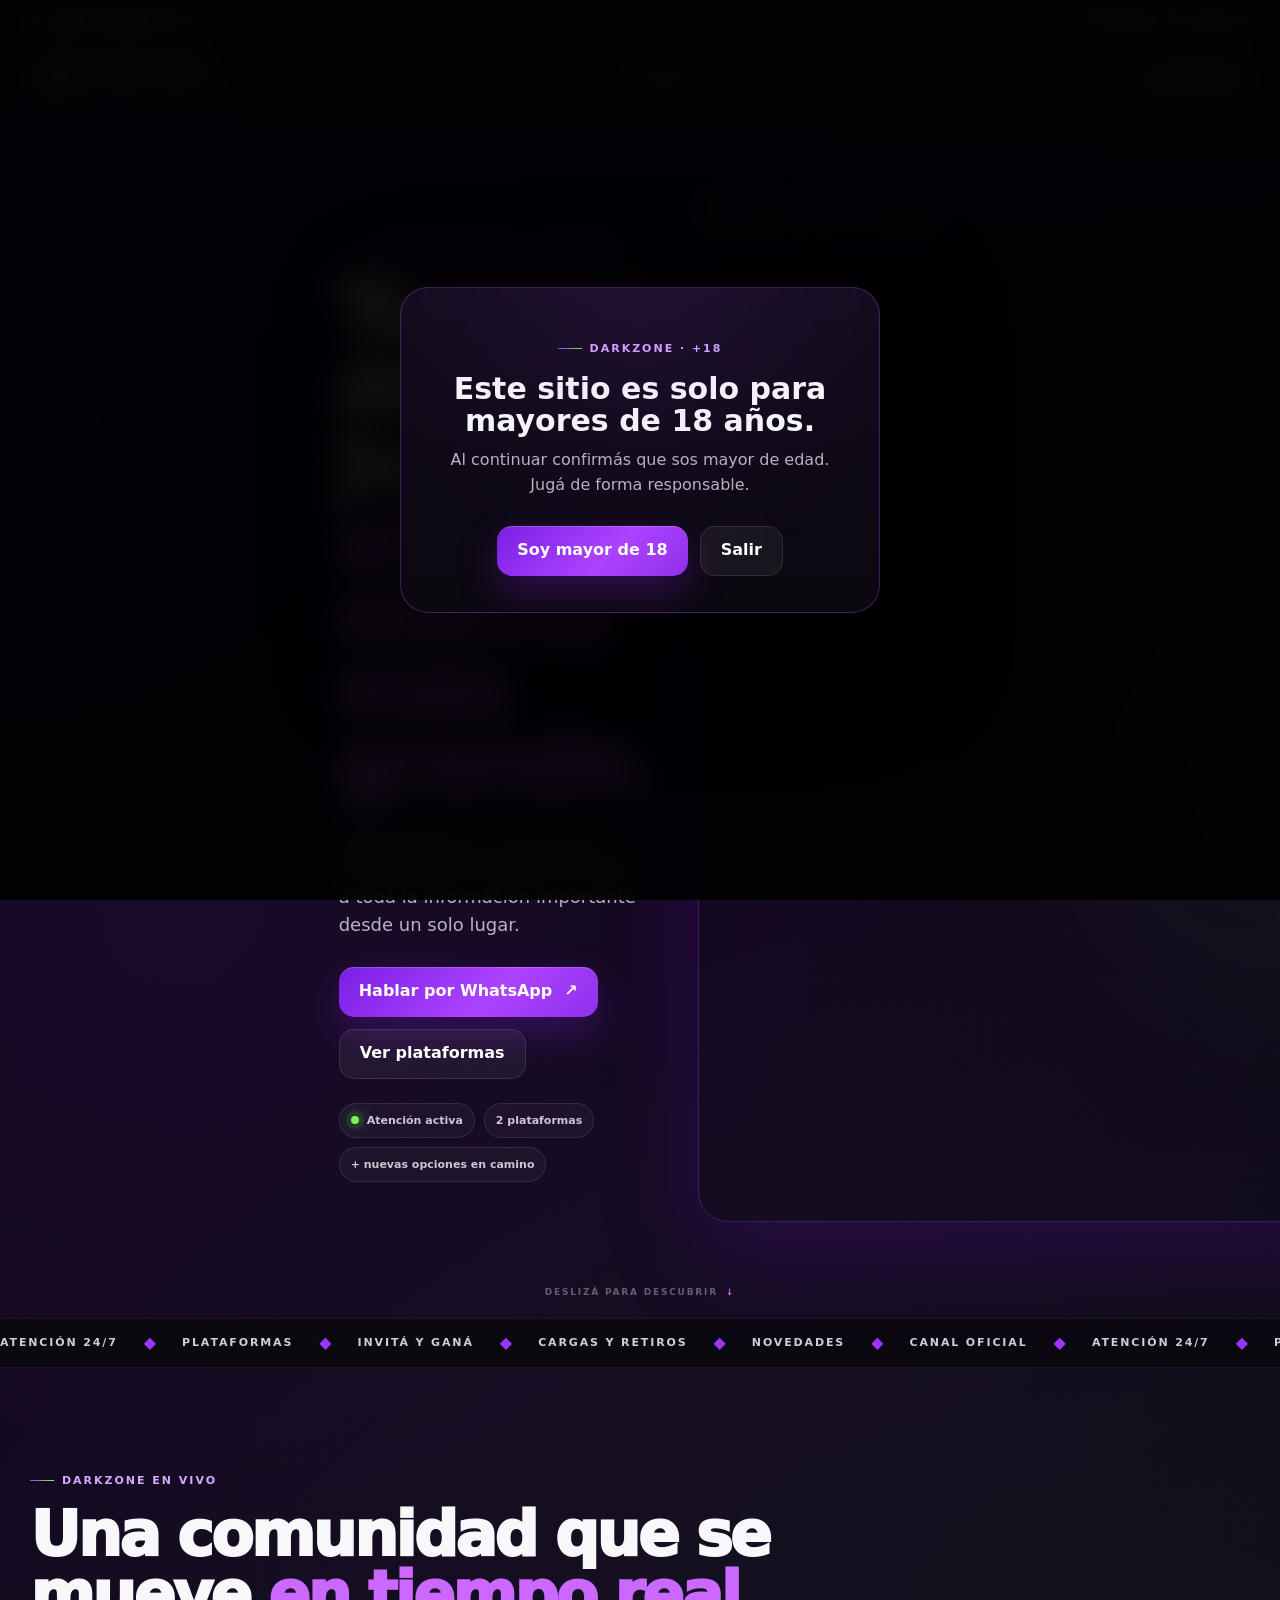
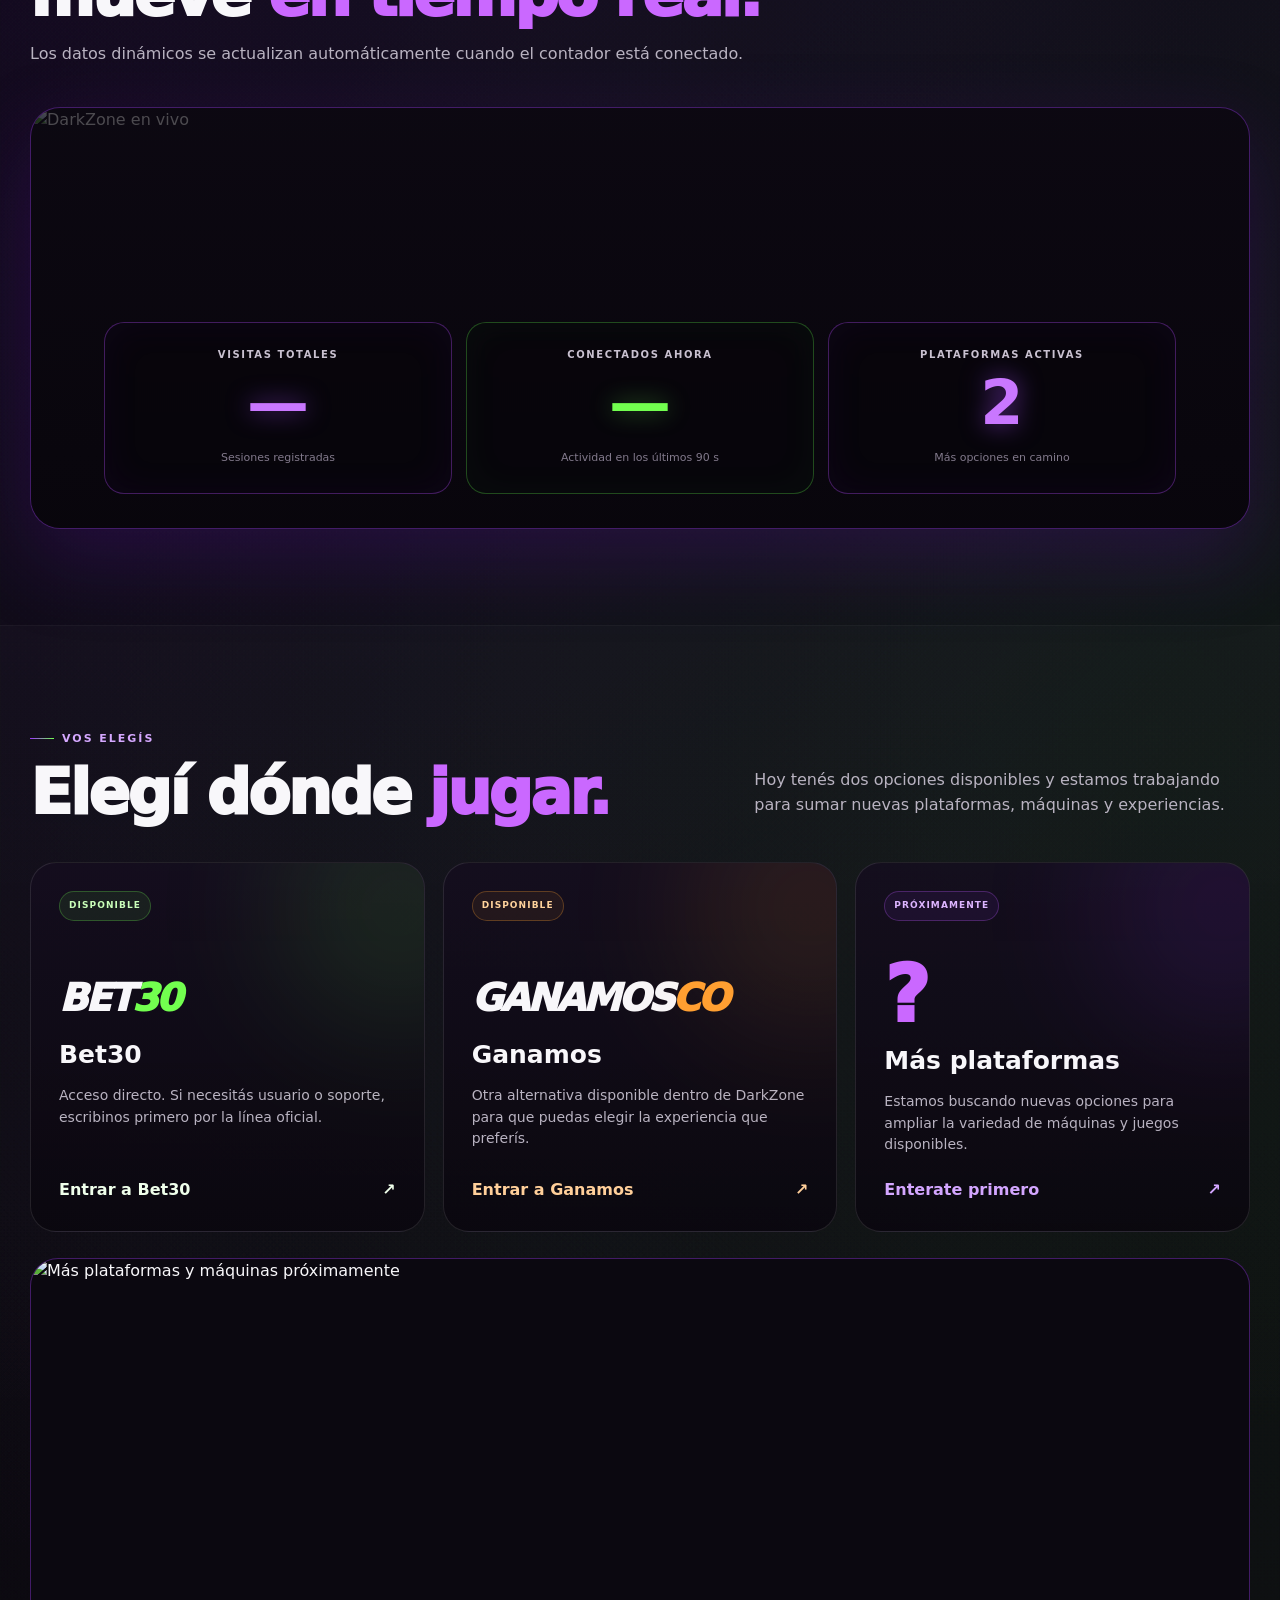
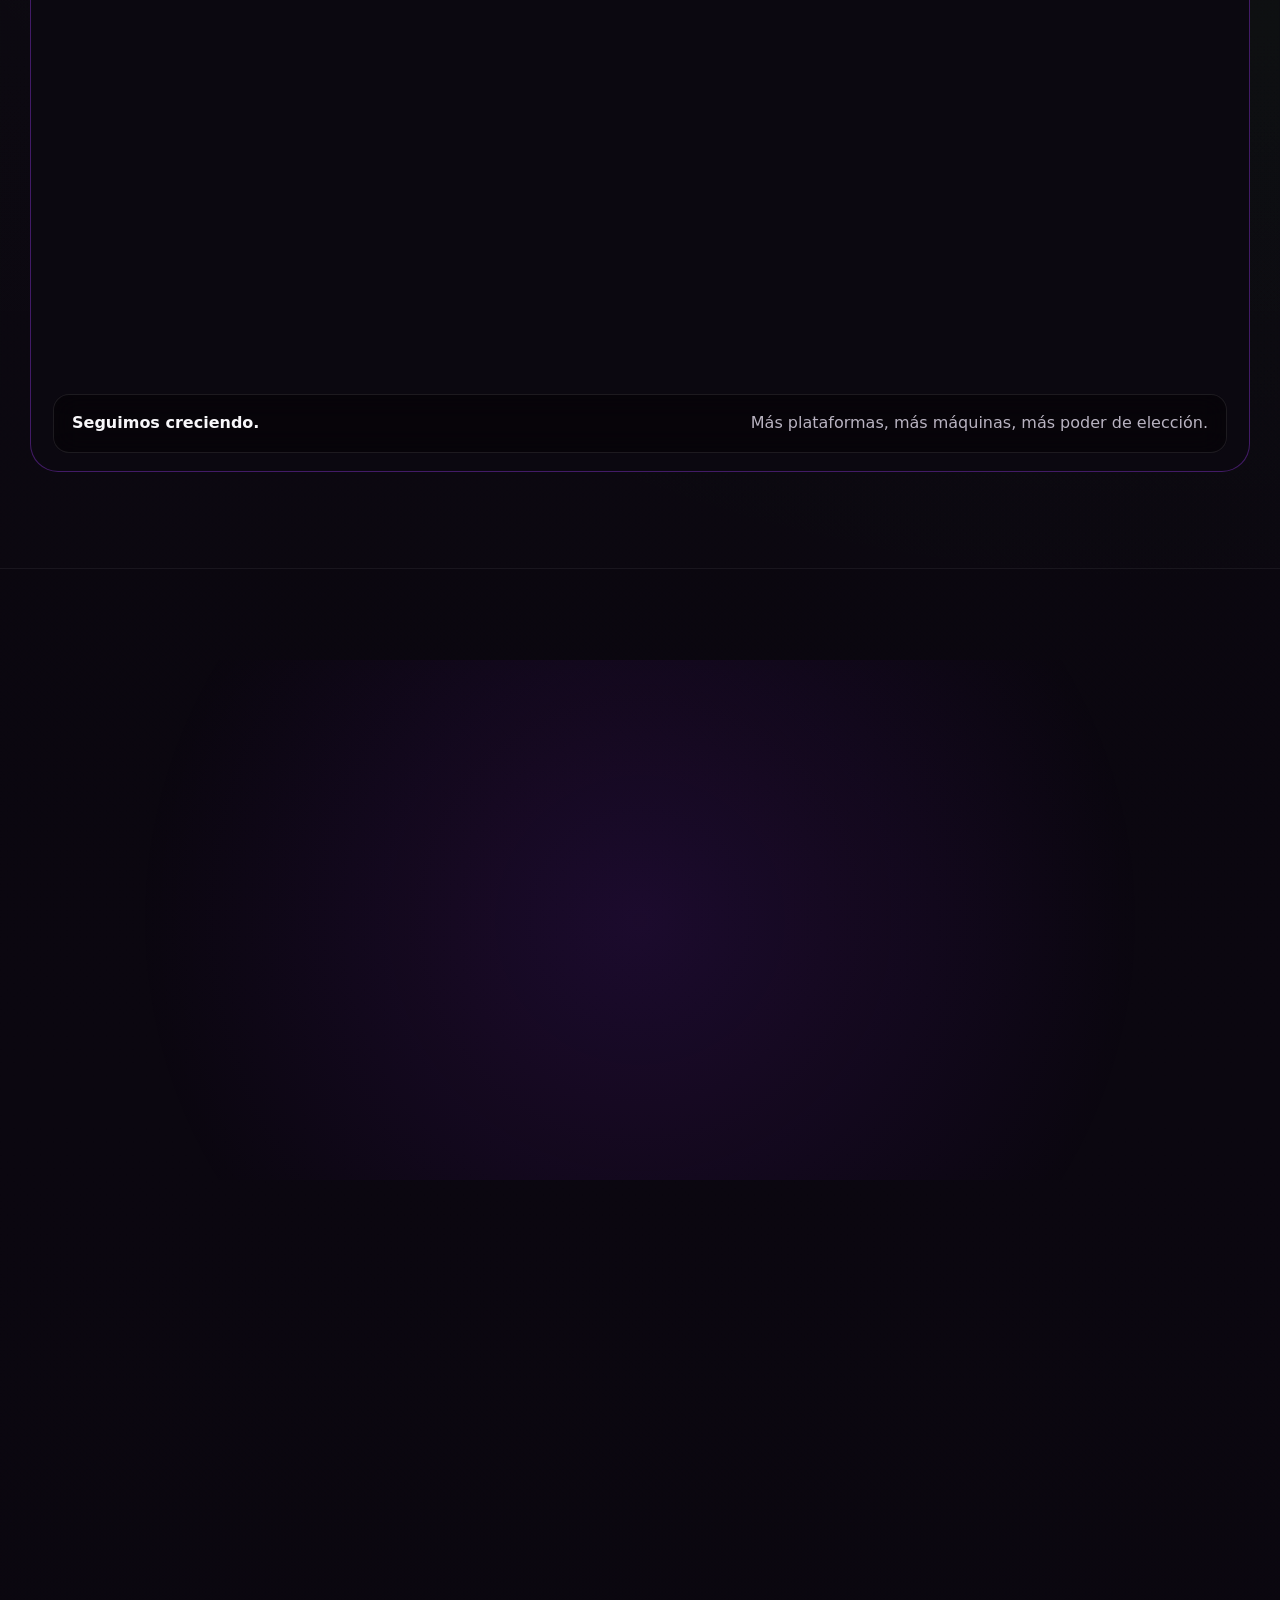
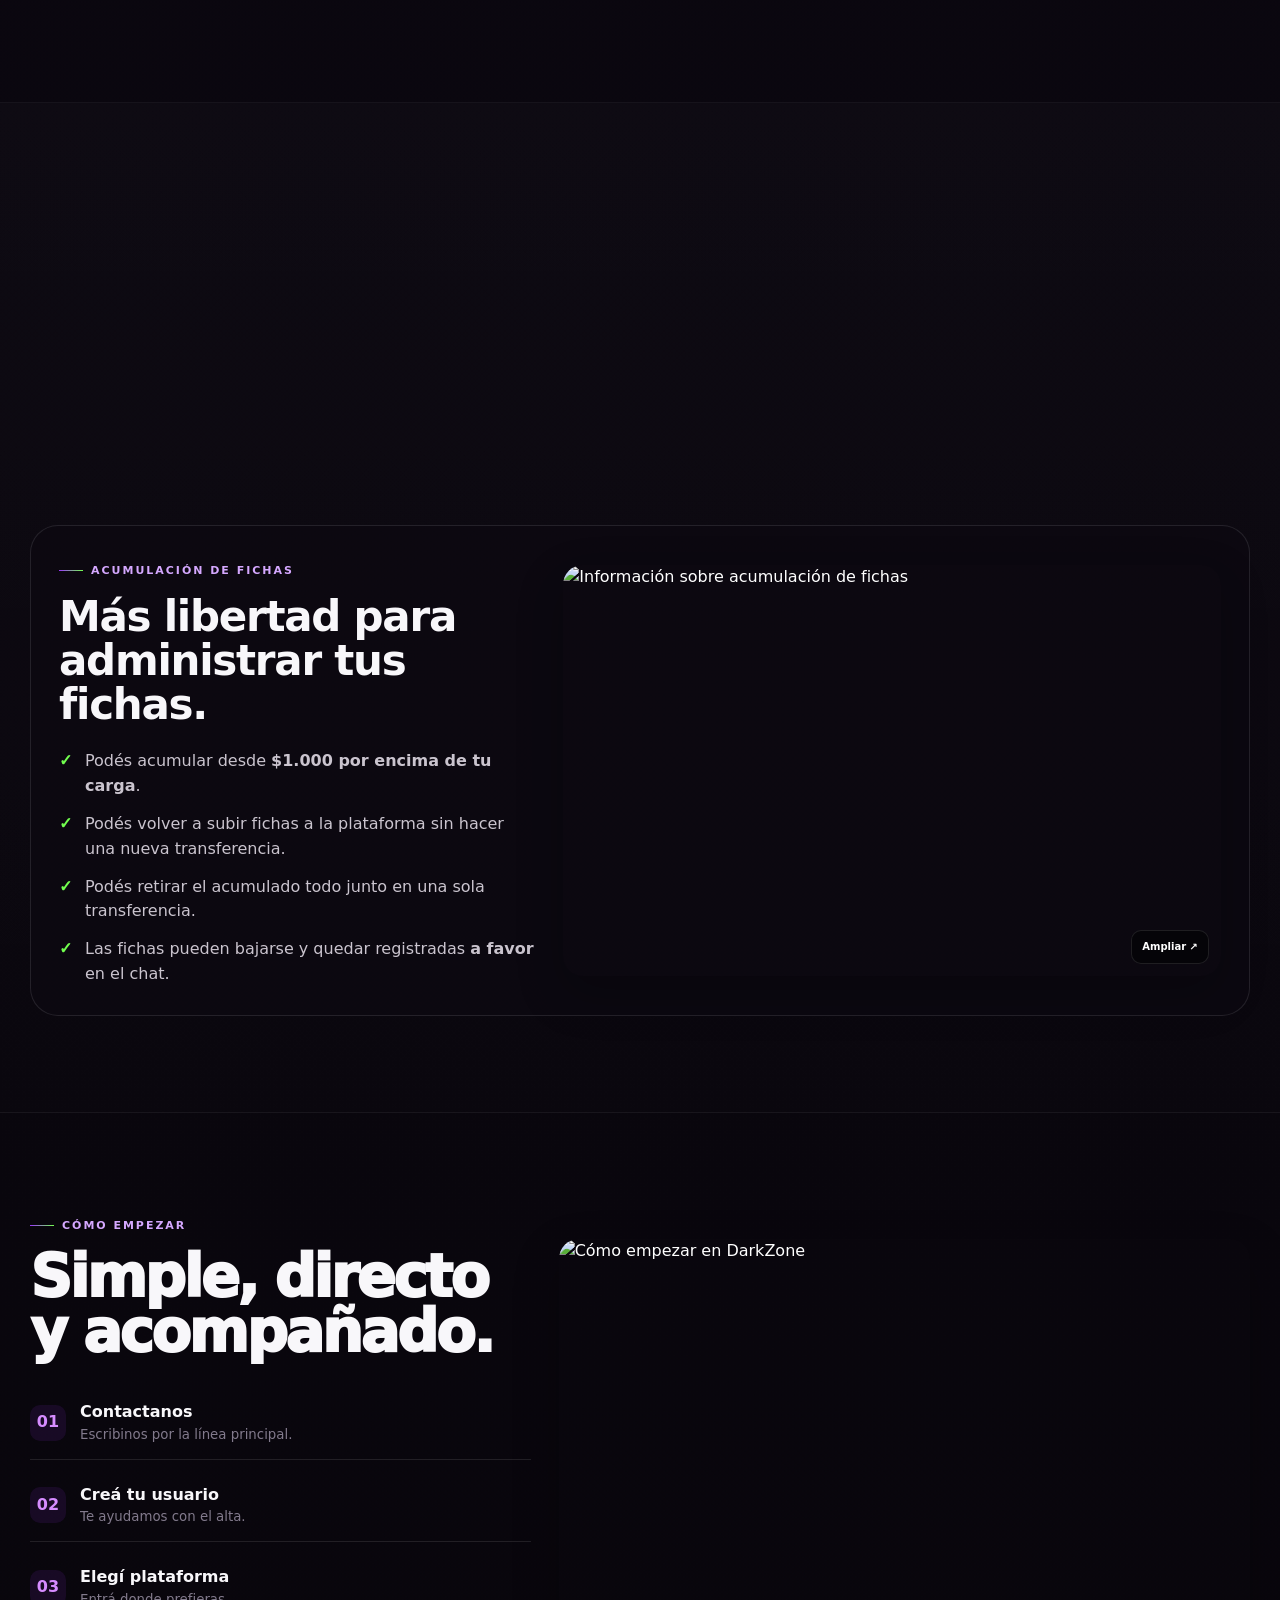
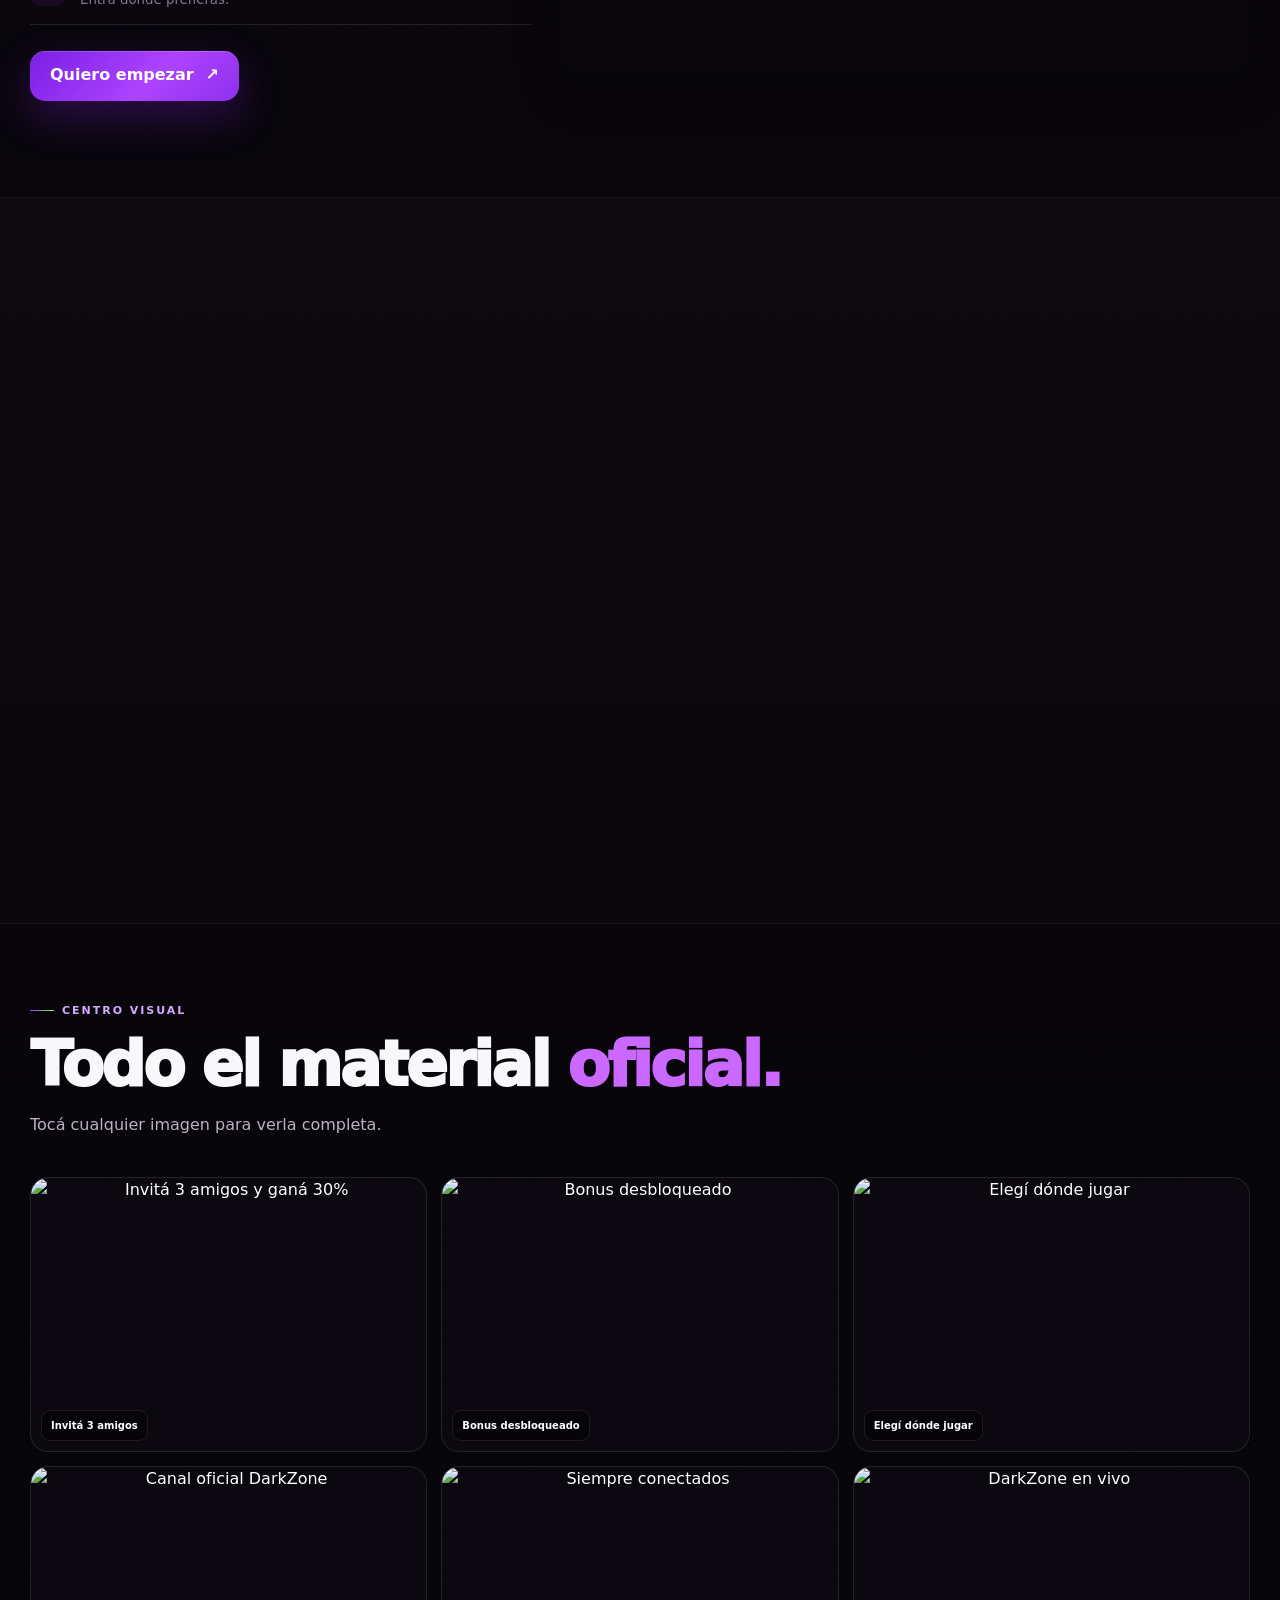
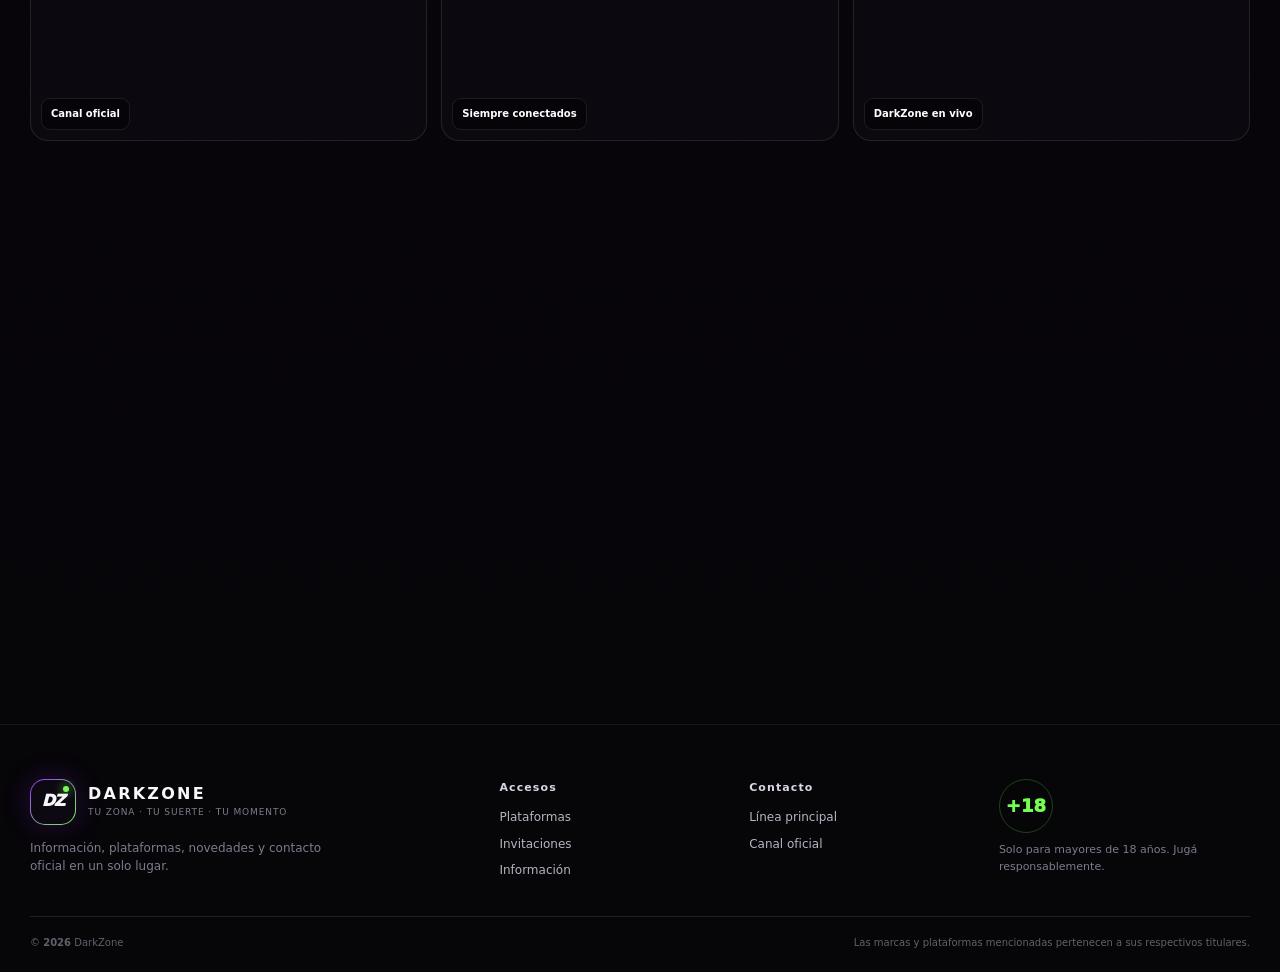
==== commit 86072e1d: "Add files via upload" ====
--- a/index.html
+++ b/index.html
@@ -1,436 +1,313 @@
-<!DOCTYPE html>
-<html lang="es">
+<!doctype html>
+<html lang="es-AR">
 <head>
-  <meta charset="UTF-8" />
-  <meta name="viewport" content="width=device-width, initial-scale=1.0" />
-  <meta name="theme-color" content="#08060d" />
+  <meta charset="utf-8" />
+  <meta name="viewport" content="width=device-width, initial-scale=1, viewport-fit=cover" />
+  <meta name="theme-color" content="#09070d" />
   <meta name="color-scheme" content="dark" />
-
-  <title>DarkZone | Atención, plataformas y novedades</title>
-  <meta
-    name="description"
-    content="DarkZone: atención personalizada, acceso a Bet30 y Ganamos, novedades, canal oficial y nuevas plataformas próximamente."
-  />
-
+  <meta name="robots" content="index,follow" />
+  <title>DarkZone | Tu zona, tu suerte, tu momento</title>
+  <meta name="description" content="DarkZone: plataformas, atención, promociones, novedades, invitaciones y vías oficiales de contacto." />
   <meta property="og:title" content="DarkZone" />
-  <meta property="og:description" content="Tu zona, tu suerte, tu momento. Atención, plataformas, novedades y contacto directo." />
+  <meta property="og:description" content="Tu zona, tu suerte, tu momento. Elegí dónde jugar, enterate de novedades y mantenete conectado por nuestras vías oficiales." />
   <meta property="og:type" content="website" />
-
-  <link rel="preload" as="image" href="assets/hero.webp" fetchpriority="high" />
+  <meta property="og:image" content="assets/posters/hero.webp" />
+  <link rel="preload" as="image" href="assets/posters/hero.webp" fetchpriority="high" />
   <link rel="stylesheet" href="styles.css" />
+  <script defer src="https://cdn.jsdelivr.net/npm/@supabase/supabase-js@2"></script>
+  <script defer src="config.js"></script>
+  <script defer src="script.js"></script>
 </head>
 <body>
-  <div class="ambient ambient-one" aria-hidden="true"></div>
-  <div class="ambient ambient-two" aria-hidden="true"></div>
-
-  <div class="top-status">
-    <div class="shell top-status-inner">
-      <span class="status-dot" aria-hidden="true"></span>
-      <strong>Línea principal activa</strong>
-      <span class="status-copy">Atención disponible por WhatsApp</span>
-      <a class="top-status-link" href="#contacto">Ver contacto</a>
+  <div class="scroll-progress" aria-hidden="true"><span id="scrollProgress"></span></div>
+  <div class="ambient ambient-a" aria-hidden="true"></div>
+  <div class="ambient ambient-b" aria-hidden="true"></div>
+  <div class="cursor-glow" id="cursorGlow" aria-hidden="true"></div>
+
+  <div class="age-gate" id="ageGate" role="dialog" aria-modal="true" aria-labelledby="ageTitle" hidden>
+    <div class="age-card">
+      <img src="assets/3d/08_corona_darkzone.png" alt="" class="age-crown" />
+      <span class="kicker">DARKZONE · +18</span>
+      <h2 id="ageTitle">Este sitio es solo para mayores de 18 años.</h2>
+      <p>Al continuar confirmás que sos mayor de edad. Jugá de forma responsable.</p>
+      <div class="age-actions">
+        <button class="btn btn-primary" id="ageAccept" type="button">Soy mayor de 18</button>
+        <button class="btn btn-ghost" id="ageLeave" type="button">Salir</button>
+      </div>
     </div>
   </div>
 
-  <header class="site-header" id="inicio">
-    <div class="shell nav-wrap">
-      <a class="brand" href="#inicio" aria-label="DarkZone - Inicio">
-        <span class="brand-mark">DZ</span>
-        <span class="brand-copy">
-          <strong>DARKZONE</strong>
-          <small>Tu zona · Tu suerte · Tu momento</small>
-        </span>
+  <div class="invite-strip" id="inviteStrip" hidden>
+    <div class="shell invite-strip-inner">
+      <div><span class="live-dot"></span><strong>Entraste desde una invitación DarkZone</strong><small id="inviteStripCode"></small></div>
+      <a href="#invitaciones" class="mini-link">Ver beneficio ↓</a>
+    </div>
+  </div>
+
+  <div class="topbar">
+    <div class="shell topbar-inner">
+      <div class="topbar-status"><span class="live-dot"></span><strong>Línea principal activa</strong><span>Atención disponible</span></div>
+      <div class="topbar-links">
+        <a data-wa href="#">WhatsApp</a>
+        <a data-channel href="#">Canal oficial</a>
+      </div>
+    </div>
+  </div>
+
+  <header class="header" id="inicio">
+    <div class="shell nav-shell">
+      <a href="#inicio" class="brand" aria-label="DarkZone, inicio">
+        <span class="brand-badge">DZ</span>
+        <span class="brand-name"><strong>DARKZONE</strong><small>Tu zona · Tu suerte · Tu momento</small></span>
       </a>
-
-      <button class="menu-toggle" type="button" aria-label="Abrir menú" aria-expanded="false" aria-controls="main-nav">
-        <span></span><span></span><span></span>
-      </button>
-
-      <nav class="main-nav" id="main-nav" aria-label="Navegación principal">
+      <button class="menu-btn" id="menuBtn" type="button" aria-label="Abrir menú" aria-expanded="false"><span></span><span></span><span></span></button>
+      <nav class="nav" id="mainNav" aria-label="Navegación principal">
         <a href="#plataformas">Plataformas</a>
-        <a href="#beneficios">Beneficios</a>
-        <a href="#como-funciona">Cómo funciona</a>
-        <a href="#preguntas">Preguntas</a>
-        <a class="nav-channel" href="https://whatsapp.com/channel/0029VbCNair4SpkBoH6jMj2I" target="_blank" rel="noopener noreferrer">Canal</a>
+        <a href="#invitaciones">Invitá y ganá</a>
+        <a href="#info">Información</a>
+        <a href="#en-vivo">En vivo</a>
+        <a href="#contacto">Contacto</a>
+        <a data-channel class="nav-cta" href="#" target="_blank" rel="noopener">Canal oficial</a>
       </nav>
     </div>
   </header>
 
   <main>
-    <section class="hero-section">
-      <div class="hero-backdrop" aria-hidden="true"></div>
-      <div class="shell hero-layout">
+    <section class="hero section-pad">
+      <div class="shell hero-grid">
         <div class="hero-copy reveal">
-          <span class="eyebrow">DARKZONE · EXPERIENCIA RENOVADA</span>
-          <h1>Todo en un solo lugar. <span>Más opciones, más control.</span></h1>
-          <p>
-            Atención personalizada, acceso directo a nuestras plataformas y novedades en tiempo real.
-            Estamos trabajando para sumar más opciones y nuevas máquinas para que cada persona pueda elegir dónde jugar.
-          </p>
-
+          <span class="kicker">NUEVA EXPERIENCIA DARKZONE</span>
+          <h1>Tu zona de juego, <em>ahora mucho más grande.</em></h1>
+          <p class="lead">Elegí plataforma, mantenete al día, generá tu invitación y accedé a toda la información importante desde un solo lugar.</p>
           <div class="hero-actions">
-            <a
-              class="button primary whatsapp-link"
-              href="https://wa.me/5492494663665?text=Hola%20DarkZone%2C%20quiero%20pedir%20mi%20usuario%20o%20hacer%20una%20consulta."
-              target="_blank"
-              rel="noopener noreferrer"
-            >
-              <span>Hablar por WhatsApp</span>
-              <span class="button-arrow">↗</span>
-            </a>
-            <a
-              class="button secondary"
-              href="https://whatsapp.com/channel/0029VbCNair4SpkBoH6jMj2I"
-              target="_blank"
-              rel="noopener noreferrer"
-            >
-              Seguir el canal
-            </a>
-          </div>
-
-          <div class="hero-trust">
-            <div>
-              <strong>24/7</strong>
-              <span>Atención y novedades</span>
-            </div>
-            <div>
-              <strong>2</strong>
-              <span>Plataformas disponibles</span>
-            </div>
-            <div>
-              <strong>+</strong>
-              <span>Más opciones en camino</span>
-            </div>
-          </div>
-        </div>
-
-        <div class="hero-visual reveal">
-          <div class="hero-image-frame">
-            <img src="assets/hero.webp" alt="Identidad visual de DarkZone" width="1806" height="871" />
-            <div class="hero-image-shade"></div>
-            <div class="hero-live-card">
-              <span class="status-dot"></span>
-              <div>
-                <small>ESTADO ACTUAL</small>
-                <strong>Atención activa</strong>
+            <a class="btn btn-primary" data-wa href="#" target="_blank" rel="noopener"><span>Hablar por WhatsApp</span><b>↗</b></a>
+            <a class="btn btn-secondary" href="#plataformas">Ver plataformas</a>
+          </div>
+          <div class="hero-chips">
+            <span><i class="live-dot"></i> Atención activa</span>
+            <span>2 plataformas</span>
+            <span>+ nuevas opciones en camino</span>
+          </div>
+        </div>
+        <div class="hero-art reveal" data-tilt>
+          <div class="hero-frame">
+            <img src="assets/posters/hero.webp" alt="DarkZone, tu zona de juego" width="1536" height="1024" fetchpriority="high" />
+            <div class="hero-sheen"></div>
+          </div>
+          <img class="float-asset float-diamond" src="assets/3d/03_diamante_violeta.png" alt="" />
+          <img class="float-asset float-chip" src="assets/3d/01_ficha_dz_violeta.png" alt="" />
+        </div>
+      </div>
+      <div class="hero-scroll" aria-hidden="true">DESLIZÁ PARA DESCUBRIR <span>↓</span></div>
+    </section>
+
+    <section class="ticker" aria-label="Servicios DarkZone">
+      <div class="ticker-track">
+        <span>ATENCIÓN 24/7</span><i>◆</i><span>PLATAFORMAS</span><i>◆</i><span>INVITÁ Y GANÁ</span><i>◆</i><span>CARGAS Y RETIROS</span><i>◆</i><span>NOVEDADES</span><i>◆</i><span>CANAL OFICIAL</span><i>◆</i>
+        <span>ATENCIÓN 24/7</span><i>◆</i><span>PLATAFORMAS</span><i>◆</i><span>INVITÁ Y GANÁ</span><i>◆</i><span>CARGAS Y RETIROS</span><i>◆</i><span>NOVEDADES</span><i>◆</i><span>CANAL OFICIAL</span><i>◆</i>
+      </div>
+    </section>
+
+    <section class="section-pad" id="en-vivo">
+      <div class="shell">
+        <div class="section-title reveal">
+          <span class="kicker">DARKZONE EN VIVO</span>
+          <h2>Una comunidad que se mueve <em>en tiempo real.</em></h2>
+          <p>Los datos dinámicos se actualizan automáticamente cuando el contador está conectado.</p>
+        </div>
+        <div class="live-stage reveal">
+          <img src="assets/posters/en-vivo.webp" alt="DarkZone en vivo" loading="lazy" />
+          <div class="live-overlay-grid">
+            <article class="metric"><span>VISITAS TOTALES</span><strong id="totalVisits">—</strong><small>Sesiones registradas</small></article>
+            <article class="metric green"><span>CONECTADOS AHORA</span><strong id="onlineUsers">—</strong><small>Actividad en los últimos 90 s</small></article>
+            <article class="metric"><span>PLATAFORMAS ACTIVAS</span><strong>2</strong><small>Más opciones en camino</small></article>
+          </div>
+        </div>
+      </div>
+    </section>
+
+    <section class="section-pad section-soft" id="plataformas">
+      <div class="shell">
+        <div class="section-title split-title reveal">
+          <div><span class="kicker">VOS ELEGÍS</span><h2>Elegí dónde <em>jugar.</em></h2></div>
+          <p>Hoy tenés dos opciones disponibles y estamos trabajando para sumar nuevas plataformas, máquinas y experiencias.</p>
+        </div>
+        <div class="platform-grid">
+          <article class="platform-card reveal bet-card">
+            <div class="platform-badge">DISPONIBLE</div>
+            <span class="platform-logo">BET<span>30</span></span>
+            <h3>Bet30</h3><p>Acceso directo. Si necesitás usuario o soporte, escribinos primero por la línea oficial.</p>
+            <a id="bet30Link" class="card-action" href="#" target="_blank" rel="noopener">Entrar a Bet30 <b>↗</b></a>
+          </article>
+          <article class="platform-card reveal ganamos-card">
+            <div class="platform-badge orange">DISPONIBLE</div>
+            <span class="platform-logo ganamos">GANAMOS<span>CO</span></span>
+            <h3>Ganamos</h3><p>Otra alternativa disponible dentro de DarkZone para que puedas elegir la experiencia que preferís.</p>
+            <a id="ganamosLink" class="card-action" href="#" target="_blank" rel="noopener">Entrar a Ganamos <b>↗</b></a>
+          </article>
+          <article class="platform-card reveal soon-card">
+            <div class="platform-badge purple">PRÓXIMAMENTE</div><span class="platform-question">?</span>
+            <h3>Más plataformas</h3><p>Estamos buscando nuevas opciones para ampliar la variedad de máquinas y juegos disponibles.</p>
+            <a data-channel class="card-action muted" href="#" target="_blank" rel="noopener">Enterate primero <b>↗</b></a>
+          </article>
+        </div>
+        <figure class="media-card reveal"><img src="assets/posters/algo-nuevo.webp" alt="Más plataformas y máquinas próximamente" loading="lazy" /><figcaption><strong>Seguimos creciendo.</strong><span>Más plataformas, más máquinas, más poder de elección.</span></figcaption></figure>
+      </div>
+    </section>
+
+    <section class="section-pad invite-section" id="invitaciones">
+      <div class="shell">
+        <div class="section-title reveal">
+          <span class="kicker">INVITÁ · COMPARTÍ · GANÁ</span>
+          <h2>Invitá 3 amigos y desbloqueá <em>+30%.</em></h2>
+          <p>Generá un enlace personal vinculado a tu número. Tus amigos entran desde ese enlace, crean su usuario y, una vez verificados los 3 referidos, se habilita el beneficio.</p>
+        </div>
+
+        <div class="referral-layout">
+          <div class="referral-card reveal">
+            <div class="referral-head"><div><span class="step-dot">1</span><strong>Creá tu invitación</strong></div><span class="secure-chip">Sin mostrar tu usuario</span></div>
+            <label class="input-label" for="refPhone">Tu número de WhatsApp</label>
+            <div class="phone-input-wrap"><span>+54</span><input id="refPhone" inputmode="tel" autocomplete="tel" placeholder="9 249 466 3665" maxlength="24" /></div>
+            <label class="consent"><input type="checkbox" id="refConsent" /><span>Confirmo que este número es mío y entiendo que el beneficio se valida manualmente.</span></label>
+            <button class="btn btn-primary full" id="generateReferral" type="button">Generar mi enlace <b>↗</b></button>
+            <p class="form-help" id="refStatus">El enlace usa un código aleatorio; tu nombre de usuario no aparece públicamente.</p>
+
+            <div class="ref-result" id="refResult" hidden>
+              <div class="result-top"><span>Tu código</span><strong id="refCode">DZ-••••••</strong></div>
+              <div class="link-box"><input id="refLink" readonly /><button id="copyRef" type="button" aria-label="Copiar enlace">Copiar</button></div>
+              <div class="share-row">
+                <button class="btn btn-primary" id="shareRef" type="button">📤 Compartir invitación</button>
+                <button class="btn btn-secondary" id="openRef" type="button">Abrir enlace</button>
+              </div>
+              <div class="ref-progress">
+                <div class="progress-label"><span>Referidos confirmados</span><strong><b id="confirmedRefs">0</b>/3</strong></div>
+                <div class="progress-track"><span id="refProgressBar"></span></div>
+                <small id="contactedInfo">La confirmación la realiza el equipo después de validar que sean usuarios nuevos.</small>
               </div>
             </div>
           </div>
-        </div>
-      </div>
-    </section>
-
-    <section class="ticker-section" aria-label="Servicios destacados">
-      <div class="ticker-track">
-        <span>ATENCIÓN PERSONALIZADA</span><i>◆</i>
-        <span>CARGAS ÁGILES</span><i>◆</i>
-        <span>PAGOS Y SOPORTE</span><i>◆</i>
-        <span>NUEVAS PLATAFORMAS</span><i>◆</i>
-        <span>CANAL DE NOVEDADES</span><i>◆</i>
-        <span>ATENCIÓN PERSONALIZADA</span><i>◆</i>
-        <span>CARGAS ÁGILES</span><i>◆</i>
-        <span>PAGOS Y SOPORTE</span><i>◆</i>
-      </div>
-    </section>
-
-    <section class="section" id="plataformas">
-      <div class="shell">
-        <div class="section-heading reveal">
-          <span class="eyebrow">ELEGÍ TU EXPERIENCIA</span>
-          <h2>Plataformas disponibles</h2>
-          <p>
-            Actualmente podés ingresar a Bet30 y Ganamos. Además, estamos trabajando para incorporar más plataformas,
-            nuevas máquinas y más variedad para que tengas mayor libertad de elección.
-          </p>
-        </div>
-
-        <div class="platform-grid">
-          <article class="platform-card platform-purple reveal">
-            <div class="platform-top">
-              <span class="platform-icon">B30</span>
-              <span class="pill">DISPONIBLE</span>
-            </div>
-            <h3>Bet30</h3>
-            <p>Acceso directo a Bet30. Si todavía no tenés usuario, escribinos y te ayudamos con el alta.</p>
-            <a class="platform-link" href="https://bet30.host/" target="_blank" rel="noopener noreferrer">
-              Entrar a Bet30 <span>↗</span>
-            </a>
-          </article>
-
-          <article class="platform-card platform-green reveal">
-            <div class="platform-top">
-              <span class="platform-icon">G</span>
-              <span class="pill">DISPONIBLE</span>
-            </div>
-            <h3>Ganamos</h3>
-            <p>Acceso directo a Ganamos. También podés consultarnos por usuario, cargas o cualquier duda.</p>
-            <a class="platform-link" href="https://ganamosco.org/home" target="_blank" rel="noopener noreferrer">
-              Entrar a Ganamos <span>↗</span>
-            </a>
-          </article>
-
-          <article class="platform-card platform-next reveal">
-            <div class="platform-top">
-              <span class="platform-icon">+</span>
-              <span class="pill pill-soft">EN CAMINO</span>
-            </div>
-            <h3>Más plataformas</h3>
-            <p>
-              Estamos evaluando nuevas opciones para sumar más juegos, máquinas y alternativas dentro de DarkZone.
-            </p>
-            <a class="platform-link muted-link" href="https://whatsapp.com/channel/0029VbCNair4SpkBoH6jMj2I" target="_blank" rel="noopener noreferrer">
-              Enterate primero en el canal <span>↗</span>
-            </a>
-          </article>
-        </div>
-      </div>
-    </section>
-
-    <section class="section section-glow" id="beneficios">
-      <div class="shell">
-        <div class="bonus-card reveal">
-          <div class="bonus-decoration bonus-decoration-one" aria-hidden="true"></div>
-          <div class="bonus-decoration bonus-decoration-two" aria-hidden="true"></div>
-
-          <div class="bonus-copy">
-            <span class="eyebrow">BENEFICIO POR INVITACIÓN</span>
-            <h2>Invitá a 3 amigos y recibí <span>30% de bonus</span> en tu primera recarga.</h2>
-            <p>
-              Sumá a tres amigos a DarkZone y consultanos para activar el beneficio. Nuestro equipo revisa el cumplimiento
-              y te indica cómo aplicarlo.
-            </p>
-            <a
-              class="button primary whatsapp-link"
-              href="https://wa.me/5492494663665?text=Hola%20DarkZone%2C%20quiero%20consultar%20por%20el%20beneficio%20de%20invitar%203%20amigos%20y%20el%2030%25%20de%20bonus."
-              target="_blank"
-              rel="noopener noreferrer"
-            >
-              Consultar beneficio <span class="button-arrow">↗</span>
-            </a>
-          </div>
-
-          <div class="bonus-steps" aria-label="Pasos para el beneficio">
-            <div class="mini-step">
-              <span>01</span>
-              <p>Invitá a 3 amigos</p>
-            </div>
-            <div class="mini-step">
-              <span>02</span>
-              <p>Escribinos por WhatsApp</p>
-            </div>
-            <div class="mini-step">
-              <span>03</span>
-              <p>Verificamos y activamos el beneficio</p>
-            </div>
-          </div>
-        </div>
-        <p class="bonus-note reveal">Promoción sujeta a verificación y condiciones vigentes al momento de solicitarla. +18.</p>
-      </div>
-    </section>
-
-    <section class="section" id="como-funciona">
-      <div class="shell">
-        <div class="section-heading reveal">
-          <span class="eyebrow">SIMPLE Y DIRECTO</span>
-          <h2>¿Cómo empezar?</h2>
-          <p>Te acompañamos desde el primer mensaje para que sepas exactamente dónde ingresar y cómo gestionar tu cuenta.</p>
-        </div>
-
-        <div class="steps-grid">
-          <article class="step-card reveal">
-            <span class="step-number">01</span>
-            <h3>Escribinos</h3>
-            <p>Contactá a nuestra línea principal por WhatsApp.</p>
-          </article>
-          <article class="step-card reveal">
-            <span class="step-number">02</span>
-            <h3>Elegí plataforma</h3>
-            <p>Te mostramos las opciones disponibles para que elijas la que prefieras.</p>
-          </article>
-          <article class="step-card reveal">
-            <span class="step-number">03</span>
-            <h3>Creamos tu usuario</h3>
-            <p>Recibís los datos de acceso y la información necesaria para comenzar.</p>
-          </article>
-          <article class="step-card reveal">
-            <span class="step-number">04</span>
-            <h3>Seguimos con vos</h3>
-            <p>Podés consultar por cargas, retiros, soporte y novedades cuando lo necesites.</p>
-          </article>
-        </div>
-      </div>
-    </section>
-
-    <section class="section support-section" id="contacto">
-      <div class="shell support-layout">
-        <div class="support-copy reveal">
-          <span class="eyebrow">CONTACTO DIRECTO</span>
-          <h2>Siempre sabé dónde encontrarnos.</h2>
-          <p>
-            Nuestra línea principal está activa. Si alguna línea entra en revisión o cambia, lo comunicamos por el canal de WhatsApp.
-            Por eso recomendamos seguirlo para tener siempre la información actualizada.
-          </p>
-
-          <div class="contact-status-card">
-            <div>
-              <span class="status-dot"></span>
-              <small>LÍNEA PRINCIPAL</small>
-            </div>
-            <strong>+54 9 249 466-3665</strong>
-            <button class="copy-number" type="button" data-copy="+54 9 249 466-3665">Copiar número</button>
-          </div>
-        </div>
-
-        <div class="support-actions reveal">
-          <a
-            class="support-action whatsapp-card whatsapp-link"
-            href="https://wa.me/5492494663665?text=Hola%20DarkZone%2C%20quiero%20hacer%20una%20consulta."
-            target="_blank"
-            rel="noopener noreferrer"
-          >
-            <span class="support-action-icon">WA</span>
-            <div>
-              <small>ATENCIÓN</small>
-              <strong>WhatsApp principal</strong>
-              <p>Usuarios, consultas y reclamos.</p>
-            </div>
-            <span class="support-arrow">↗</span>
-          </a>
-
-          <a
-            class="support-action channel-card"
-            href="https://whatsapp.com/channel/0029VbCNair4SpkBoH6jMj2I"
-            target="_blank"
-            rel="noopener noreferrer"
-          >
-            <span class="support-action-icon">DZ</span>
-            <div>
-              <small>NOVEDADES</small>
-              <strong>Canal de WhatsApp</strong>
-              <p>Estados de líneas, anuncios y novedades.</p>
-            </div>
-            <span class="support-arrow">↗</span>
-          </a>
-        </div>
-      </div>
-    </section>
-
-    <section class="section" id="preguntas">
-      <div class="shell faq-layout">
-        <div class="section-heading left-heading reveal">
-          <span class="eyebrow">PREGUNTAS FRECUENTES</span>
-          <h2>Información clara, sin vueltas.</h2>
-          <p>Algunas respuestas rápidas para que tengas todo a mano antes de escribirnos.</p>
-        </div>
-
+
+          <div class="invite-media reveal">
+            <img src="assets/posters/invitacion-pasos.webp" alt="Cómo generar y compartir tu invitación DarkZone" loading="lazy" />
+            <img class="invite-gift" src="assets/3d/11_caja_regalo_violeta.png" alt="" />
+          </div>
+        </div>
+
+        <div class="invite-steps reveal">
+          <article><span>01</span><h3>Ingresá tu número</h3><p>Lo vinculamos a un código de invitación aleatorio.</p></article>
+          <article><span>02</span><h3>Compartí</h3><p>El botón abre las opciones de compartir de tu celular.</p></article>
+          <article><span>03</span><h3>Tus amigos llegan</h3><p>El enlace los trae a DarkZone y abre WhatsApp con tu referencia.</p></article>
+          <article><span>04</span><h3>Validamos 3/3</h3><p>Con tres usuarios nuevos confirmados, se habilita el +30%.</p></article>
+        </div>
+
+        <div class="share-preview reveal">
+          <div class="share-preview-copy"><span class="kicker">EL MENSAJE TAMBIÉN COMPARTE</span><h3>Tu invitación + la web + el canal oficial.</h3><p>Así la persona invitada puede conocernos, seguir las novedades y después generar su propia invitación.</p></div>
+          <div class="share-bubbles"><span>🔗 Tu invitación</span><span>🌐 Sitio oficial</span><span>📢 Canal oficial</span></div>
+        </div>
+      </div>
+    </section>
+
+    <section class="section-pad section-soft" id="info">
+      <div class="shell">
+        <div class="section-title reveal"><span class="kicker">TODO CLARO, EN UN SOLO LUGAR</span><h2>Información <em>importante.</em></h2><p>Elegí una categoría para ver las condiciones principales. Las imágenes completas también están disponibles más abajo.</p></div>
+        <div class="info-tabs reveal" role="tablist" aria-label="Información DarkZone">
+          <button class="info-tab active" type="button" data-tab="acumulacion">Acumulación</button>
+          <button class="info-tab" type="button" data-tab="horarios">24/7</button>
+          <button class="info-tab" type="button" data-tab="bonus">Bonus</button>
+          <button class="info-tab" type="button" data-tab="reglas">Reglas</button>
+        </div>
+
+        <div class="info-panels">
+          <article class="info-panel active reveal" id="tab-acumulacion">
+            <div class="info-copy"><span class="kicker">ACUMULACIÓN DE FICHAS</span><h3>Más libertad para administrar tus fichas.</h3><ul class="check-list"><li>Podés acumular desde <strong>$1.000 por encima de tu carga</strong>.</li><li>Podés volver a subir fichas a la plataforma sin hacer una nueva transferencia.</li><li>Podés retirar el acumulado todo junto en una sola transferencia.</li><li>Las fichas pueden bajarse y quedar registradas <strong>a favor</strong> en el chat.</li></ul></div>
+            <button class="poster-button" data-poster="assets/posters/acumulacion.webp" data-title="Acumulación de fichas"><img src="assets/posters/acumulacion.webp" alt="Información sobre acumulación de fichas" loading="lazy" /><span>Ampliar ↗</span></button>
+          </article>
+          <article class="info-panel" id="tab-horarios">
+            <div class="info-copy"><span class="kicker">ATENCIÓN 24/7</span><h3>Cargas, retiros y atención todos los días.</h3><ul class="check-list"><li><strong>Carga mínima: $1.000.</strong></li><li><strong>Retiro mínimo: $1.000 por encima de lo cargado.</strong></li><li>Slots, ruletas, blackjack, deportivas y otros juegos.</li><li>Usá siempre las líneas oficiales publicadas en la web y el canal.</li></ul></div>
+            <button class="poster-button" data-poster="assets/posters/24-7.webp" data-title="Atención 24/7"><img src="assets/posters/24-7.webp" alt="DarkZone activo 24 horas" loading="lazy" /><span>Ampliar ↗</span></button>
+          </article>
+          <article class="info-panel" id="tab-bonus">
+            <div class="info-copy"><span class="kicker">CONDICIONES DEL BONUS</span><h3>El retiro con bonus requiere alcanzar el doble de la carga.</h3><div class="bonus-example"><span>Cargás <b>$10.000</b></span><strong>×2</strong><span>Retirás desde <b>$20.000</b></span></div><p>La promoción está pensada para jugar. El beneficio por invitación se habilita luego de validar los 3 referidos nuevos.</p></div>
+            <button class="poster-button" data-poster="assets/posters/condiciones-bonus.webp" data-title="Condiciones del bonus"><img src="assets/posters/condiciones-bonus.webp" alt="Condiciones del bonus DarkZone" loading="lazy" /><span>Ampliar ↗</span></button>
+          </article>
+          <article class="info-panel" id="tab-reglas">
+            <div class="info-copy"><span class="kicker">REGLAS IMPORTANTES</span><h3>Antes de operar, tené esto en cuenta.</h3><ul class="check-list"><li>Las operaciones confirmadas <strong>no se revierten</strong>. Consultá antes de confirmar.</li><li>Los comprobantes tienen <strong>1 hora de vigencia</strong>.</li><li>Usá únicamente nuestras <strong>vías oficiales</strong>.</li><li>Servicio exclusivo para mayores de 18 años. Jugá responsablemente.</li></ul></div>
+            <button class="poster-button" data-poster="assets/posters/reglas.webp" data-title="Reglas importantes"><img src="assets/posters/reglas.webp" alt="Reglas importantes DarkZone" loading="lazy" /><span>Ampliar ↗</span></button>
+          </article>
+        </div>
+      </div>
+    </section>
+
+    <section class="section-pad">
+      <div class="shell">
+        <div class="feature-split reveal">
+          <div class="feature-copy"><span class="kicker">CÓMO EMPEZAR</span><h2>Simple, directo y acompañado.</h2><div class="feature-steps"><div><b>01</b><span><strong>Contactanos</strong><small>Escribinos por la línea principal.</small></span></div><div><b>02</b><span><strong>Creá tu usuario</strong><small>Te ayudamos con el alta.</small></span></div><div><b>03</b><span><strong>Elegí plataforma</strong><small>Entrá donde prefieras.</small></span></div></div><a data-wa class="btn btn-primary" href="#" target="_blank" rel="noopener">Quiero empezar <b>↗</b></a></div>
+          <button class="poster-button large" data-poster="assets/posters/como-empezar.webp" data-title="Cómo empezar"><img src="assets/posters/como-empezar.webp" alt="Cómo empezar en DarkZone" loading="lazy" /></button>
+        </div>
+      </div>
+    </section>
+
+    <section class="section-pad section-soft" id="contacto">
+      <div class="shell">
+        <div class="contact-grid">
+          <div class="contact-copy reveal"><span class="kicker">VÍAS OFICIALES</span><h2>No pierdas el contacto con <em>DarkZone.</em></h2><p>La línea principal sirve para usuarios, consultas y reclamos. El canal es donde comunicamos cambios de números, novedades y promociones.</p>
+            <div class="contact-actions"><a data-wa class="btn btn-primary" href="#" target="_blank" rel="noopener">WhatsApp principal ↗</a><a data-channel class="btn btn-secondary" href="#" target="_blank" rel="noopener">Seguir canal oficial</a></div>
+            <div class="number-box"><span>LÍNEA PRINCIPAL</span><strong id="waDisplay">+54 9 249 466-3665</strong><button id="copyNumber" type="button">Copiar número</button></div>
+            <p class="contact-note">Si esta línea cambia o queda temporalmente fuera de servicio, lo vamos a comunicar por el canal oficial.</p>
+          </div>
+          <button class="poster-button large reveal" data-poster="assets/posters/contacto.webp" data-title="Vías oficiales"><img src="assets/posters/contacto.webp" alt="Vías oficiales de DarkZone" loading="lazy" /></button>
+        </div>
+      </div>
+    </section>
+
+    <section class="section-pad gallery-section" id="galeria">
+      <div class="shell">
+        <div class="section-title reveal"><span class="kicker">CENTRO VISUAL</span><h2>Todo el material <em>oficial.</em></h2><p>Tocá cualquier imagen para verla completa.</p></div>
+        <div class="poster-grid reveal">
+          <button data-poster="assets/posters/invita-3.webp" data-title="Invitá 3 amigos"><img src="assets/posters/invita-3.webp" alt="Invitá 3 amigos y ganá 30%" loading="lazy" /><span>Invitá 3 amigos</span></button>
+          <button data-poster="assets/posters/bonus-desbloqueado.webp" data-title="Bonus desbloqueado"><img src="assets/posters/bonus-desbloqueado.webp" alt="Bonus desbloqueado" loading="lazy" /><span>Bonus desbloqueado</span></button>
+          <button data-poster="assets/posters/plataformas.webp" data-title="Elegí dónde jugar"><img src="assets/posters/plataformas.webp" alt="Elegí dónde jugar" loading="lazy" /><span>Elegí dónde jugar</span></button>
+          <button data-poster="assets/posters/canal-oficial.webp" data-title="Canal oficial"><img src="assets/posters/canal-oficial.webp" alt="Canal oficial DarkZone" loading="lazy" /><span>Canal oficial</span></button>
+          <button data-poster="assets/posters/siempre-conectados.webp" data-title="Siempre conectados"><img src="assets/posters/siempre-conectados.webp" alt="Siempre conectados" loading="lazy" /><span>Siempre conectados</span></button>
+          <button data-poster="assets/posters/en-vivo.webp" data-title="DarkZone en vivo"><img src="assets/posters/en-vivo.webp" alt="DarkZone en vivo" loading="lazy" /><span>DarkZone en vivo</span></button>
+        </div>
+      </div>
+    </section>
+
+    <section class="section-pad faq-section" id="faq">
+      <div class="shell faq-shell">
+        <div class="section-title reveal"><span class="kicker">PREGUNTAS FRECUENTES</span><h2>Lo esencial, <em>sin vueltas.</em></h2></div>
         <div class="faq-list reveal">
-          <article class="faq-item">
-            <button class="faq-question" type="button" aria-expanded="false">
-              <span>¿Qué plataformas están disponibles?</span>
-              <span class="faq-plus">+</span>
-            </button>
-            <div class="faq-answer">
-              <p>Actualmente trabajamos con Bet30 y Ganamos. Estamos preparando nuevas incorporaciones y las anunciaremos por el canal.</p>
-            </div>
-          </article>
-
-          <article class="faq-item">
-            <button class="faq-question" type="button" aria-expanded="false">
-              <span>¿Dónde pido mi usuario?</span>
-              <span class="faq-plus">+</span>
-            </button>
-            <div class="faq-answer">
-              <p>En la línea principal de WhatsApp. Te guiamos con el alta y te indicamos el acceso correspondiente.</p>
-            </div>
-          </article>
-
-          <article class="faq-item">
-            <button class="faq-question" type="button" aria-expanded="false">
-              <span>¿Qué pasa si un número deja de funcionar?</span>
-              <span class="faq-plus">+</span>
-            </button>
-            <div class="faq-answer">
-              <p>Publicamos cualquier cambio o revisión de líneas en nuestro canal de WhatsApp para que siempre tengas un contacto actualizado.</p>
-            </div>
-          </article>
-
-          <article class="faq-item">
-            <button class="faq-question" type="button" aria-expanded="false">
-              <span>¿Cómo funciona el 30% por invitaciones?</span>
-              <span class="faq-plus">+</span>
-            </button>
-            <div class="faq-answer">
-              <p>Invitás a 3 amigos y luego nos escribís. Verificamos las condiciones vigentes y te indicamos cómo activar el beneficio en tu primera recarga.</p>
-            </div>
-          </article>
-        </div>
-      </div>
-    </section>
-
-    <section class="section final-cta-section">
-      <div class="shell">
-        <div class="final-cta reveal">
-          <img src="assets/brand.webp" alt="DarkZone" loading="lazy" width="1983" height="793" />
-          <div class="final-cta-overlay"></div>
-          <div class="final-cta-content">
-            <span class="eyebrow">DARKZONE</span>
-            <h2>Tu zona. Tu suerte. Tu momento.</h2>
-            <p>Entrá, elegí tu plataforma y mantenete conectado a todas las novedades.</p>
-            <div class="final-cta-actions">
-              <a class="button primary whatsapp-link" href="https://wa.me/5492494663665?text=Hola%20DarkZone%2C%20quiero%20crear%20mi%20usuario." target="_blank" rel="noopener noreferrer">Crear usuario</a>
-              <a class="button secondary" href="https://whatsapp.com/channel/0029VbCNair4SpkBoH6jMj2I" target="_blank" rel="noopener noreferrer">Ir al canal</a>
-            </div>
-          </div>
+          <article class="faq-item"><button class="faq-q" type="button" aria-expanded="false"><span>¿Cómo consigo un usuario?</span><b>+</b></button><div class="faq-a"><p>Escribí a la línea principal, elegí la plataforma y el equipo te guía con el alta.</p></div></article>
+          <article class="faq-item"><button class="faq-q" type="button" aria-expanded="false"><span>¿Cómo funciona el beneficio de 3 amigos?</span><b>+</b></button><div class="faq-a"><p>Generás tu link, lo compartís y tus amigos deben crear usuarios nuevos desde esa referencia. Cuando se verifican 3 referidos, se habilita el +30% en la recarga elegible.</p></div></article>
+          <article class="faq-item"><button class="faq-q" type="button" aria-expanded="false"><span>¿Qué pasa si cambia el número de atención?</span><b>+</b></button><div class="faq-a"><p>Los cambios de línea se comunican siempre por este sitio y por el canal oficial de WhatsApp.</p></div></article>
+          <article class="faq-item"><button class="faq-q" type="button" aria-expanded="false"><span>¿Van a agregar más plataformas?</span><b>+</b></button><div class="faq-a"><p>Sí. Estamos trabajando para ampliar la oferta con nuevas plataformas y máquinas. Las novedades se anuncian por el canal oficial.</p></div></article>
         </div>
       </div>
     </section>
   </main>
 
-  <footer class="site-footer">
+  <footer class="footer">
     <div class="shell footer-grid">
-      <div>
-        <a class="brand footer-brand" href="#inicio">
-          <span class="brand-mark">DZ</span>
-          <span class="brand-copy"><strong>DARKZONE</strong><small>Atención y entretenimiento</small></span>
-        </a>
-      </div>
-      <div class="footer-links">
-        <a href="#plataformas">Plataformas</a>
-        <a href="#contacto">Contacto</a>
-        <a href="https://whatsapp.com/channel/0029VbCNair4SpkBoH6jMj2I" target="_blank" rel="noopener noreferrer">Canal</a>
-      </div>
-      <div class="footer-legal">
-        <strong>+18 · Jugá con responsabilidad.</strong>
-        <p>Las promociones y condiciones pueden modificarse. Consultá siempre la información vigente antes de participar.</p>
-      </div>
-    </div>
-    <div class="shell footer-bottom">
-      <span>© <span id="year"></span> DarkZone.</span>
-      <span>Diseñado para una experiencia rápida en móvil y escritorio.</span>
-    </div>
+      <div><div class="brand footer-brand"><span class="brand-badge">DZ</span><span class="brand-name"><strong>DARKZONE</strong><small>Tu zona · Tu suerte · Tu momento</small></span></div><p>Información, plataformas, novedades y contacto oficial en un solo lugar.</p></div>
+      <div><strong>Accesos</strong><a href="#plataformas">Plataformas</a><a href="#invitaciones">Invitaciones</a><a href="#info">Información</a></div>
+      <div><strong>Contacto</strong><a data-wa href="#" target="_blank" rel="noopener">Línea principal</a><a data-channel href="#" target="_blank" rel="noopener">Canal oficial</a></div>
+      <div class="footer-18"><span>+18</span><p>Solo para mayores de 18 años. Jugá responsablemente.</p></div>
+    </div>
+    <div class="shell footer-bottom"><span>© <b id="year"></b> DarkZone</span><span>Las marcas y plataformas mencionadas pertenecen a sus respectivos titulares.</span></div>
   </footer>
 
-  <div class="floating-actions" aria-label="Accesos rápidos">
-    <a
-      class="floating-button float-channel"
-      href="https://whatsapp.com/channel/0029VbCNair4SpkBoH6jMj2I"
-      target="_blank"
-      rel="noopener noreferrer"
-      aria-label="Abrir canal de WhatsApp"
-      title="Canal de WhatsApp"
-    >DZ</a>
-    <a
-      class="floating-button float-whatsapp whatsapp-link"
-      href="https://wa.me/5492494663665?text=Hola%20DarkZone%2C%20quiero%20hacer%20una%20consulta."
-      target="_blank"
-      rel="noopener noreferrer"
-      aria-label="Abrir WhatsApp"
-      title="WhatsApp"
-    >WA</a>
+  <div class="floating-dock" aria-label="Accesos rápidos">
+    <a data-wa href="#" target="_blank" rel="noopener" aria-label="WhatsApp"><span>✆</span><small>WhatsApp</small></a>
+    <a data-channel href="#" target="_blank" rel="noopener" aria-label="Canal oficial"><span>◉</span><small>Canal</small></a>
+    <button id="backTop" type="button" aria-label="Volver arriba"><span>↑</span><small>Arriba</small></button>
   </div>
 
+  <dialog class="poster-modal" id="posterModal">
+    <button class="modal-close" id="posterClose" type="button" aria-label="Cerrar">×</button>
+    <div class="poster-modal-inner"><h3 id="posterTitle"></h3><img id="posterImage" alt="" /></div>
+  </dialog>
+
   <div class="toast" id="toast" role="status" aria-live="polite"></div>
-
-  <script src="script.js"></script>
 </body>
 </html>
--- a/styles.css
+++ b/styles.css
@@ -1,1603 +1,29 @@
-:root {
-  --bg: #08060d;
-  --bg-soft: #0f0b16;
-  --panel: rgba(18, 12, 28, 0.76);
-  --panel-solid: #120d1b;
-  --line: rgba(255, 255, 255, 0.11);
-  --line-purple: rgba(167, 65, 255, 0.35);
-  --purple: #9d35ff;
-  --purple-2: #c268ff;
-  --green: #65ff4b;
-  --green-deep: #32d33f;
-  --text: #f7f5fa;
-  --muted: #bbb5c5;
-  --muted-2: #888190;
-  --shadow-purple: 0 22px 70px rgba(112, 18, 194, 0.24);
-  --radius-xl: 34px;
-  --radius-lg: 24px;
-  --radius-md: 18px;
-  --shell: 1180px;
+:root{
+  --bg:#07060a;--bg2:#0c0812;--panel:rgba(17,12,24,.82);--panel2:#120c1b;--text:#f8f7fa;--muted:#b9b3c1;--muted2:#827a8c;
+  --purple:#9c35ff;--purple2:#ca68ff;--green:#72ff4f;--green2:#36d84f;--orange:#ff9f31;--line:rgba(255,255,255,.1);--lineP:rgba(163,62,255,.36);
+  --shadow:0 30px 80px rgba(89,14,157,.26);--radius:28px;--radius2:20px;--shell:1220px
 }
-
-* {
-  margin: 0;
-  padding: 0;
-  box-sizing: border-box;
-}
-
-html {
-  scroll-behavior: smooth;
-  scroll-padding-top: 110px;
-}
-
-body {
-  min-width: 320px;
-  font-family: Inter, ui-sans-serif, system-ui, -apple-system, BlinkMacSystemFont, "Segoe UI", sans-serif;
-  color: var(--text);
-  background:
-    radial-gradient(circle at 12% 16%, rgba(128, 29, 218, 0.14), transparent 28%),
-    radial-gradient(circle at 88% 8%, rgba(84, 255, 70, 0.08), transparent 24%),
-    linear-gradient(180deg, #08060d 0%, #0b0711 48%, #07050a 100%);
-  line-height: 1.5;
-  overflow-x: hidden;
-}
-
-body::before {
-  content: "";
-  position: fixed;
-  inset: 0;
-  pointer-events: none;
-  opacity: 0.085;
-  background-image: url("assets/background.webp");
-  background-size: cover;
-  background-position: center;
-  filter: saturate(0.75) contrast(1.08);
-  z-index: -3;
-}
-
-body::after {
-  content: "";
-  position: fixed;
-  inset: 0;
-  pointer-events: none;
-  background: linear-gradient(180deg, rgba(4, 2, 8, 0.06), rgba(5, 3, 8, 0.72));
-  z-index: -2;
-}
-
-a {
-  color: inherit;
-}
-
-button,
-a {
-  -webkit-tap-highlight-color: transparent;
-}
-
-button,
-input,
-textarea,
-select {
-  font: inherit;
-}
-
-img {
-  max-width: 100%;
-  display: block;
-}
-
-.shell {
-  width: min(calc(100% - 40px), var(--shell));
-  margin-inline: auto;
-}
-
-.ambient {
-  position: fixed;
-  width: 420px;
-  height: 420px;
-  border-radius: 50%;
-  filter: blur(100px);
-  opacity: 0.12;
-  pointer-events: none;
-  z-index: -1;
-}
-
-.ambient-one {
-  top: 18%;
-  left: -190px;
-  background: var(--purple);
-}
-
-.ambient-two {
-  right: -210px;
-  top: 58%;
-  background: var(--green);
-  opacity: 0.07;
-}
-
-.top-status {
-  border-bottom: 1px solid rgba(105, 255, 75, 0.14);
-  background: rgba(7, 6, 10, 0.93);
-  color: #d9ffd4;
-  position: relative;
-  z-index: 80;
-}
-
-.top-status-inner {
-  min-height: 38px;
-  display: flex;
-  align-items: center;
-  justify-content: center;
-  gap: 9px;
-  font-size: 12px;
-  letter-spacing: 0.02em;
-}
-
-.status-dot {
-  width: 8px;
-  height: 8px;
-  display: inline-block;
-  flex: 0 0 auto;
-  border-radius: 50%;
-  background: var(--green);
-  box-shadow: 0 0 0 5px rgba(101, 255, 75, 0.08), 0 0 16px rgba(101, 255, 75, 0.9);
-}
-
-.status-copy {
-  color: #9f9aa7;
-}
-
-.top-status-link {
-  margin-left: 5px;
-  text-decoration: none;
-  font-weight: 800;
-  color: white;
-  border-bottom: 1px solid rgba(255, 255, 255, 0.35);
-}
-
-.site-header {
-  position: sticky;
-  top: 0;
-  z-index: 70;
-  border-bottom: 1px solid rgba(255, 255, 255, 0.08);
-  background: rgba(8, 6, 13, 0.82);
-  backdrop-filter: blur(22px) saturate(150%);
-}
-
-.nav-wrap {
-  min-height: 76px;
-  display: flex;
-  align-items: center;
-  justify-content: space-between;
-  gap: 28px;
-}
-
-.brand {
-  display: inline-flex;
-  align-items: center;
-  gap: 12px;
-  text-decoration: none;
-  min-width: 0;
-}
-
-.brand-mark {
-  position: relative;
-  width: 44px;
-  height: 44px;
-  flex: 0 0 44px;
-  display: grid;
-  place-items: center;
-  border-radius: 14px;
-  background:
-    linear-gradient(#0e0a14, #0e0a14) padding-box,
-    linear-gradient(135deg, var(--purple), var(--green)) border-box;
-  border: 1px solid transparent;
-  color: white;
-  font-weight: 950;
-  font-style: italic;
-  letter-spacing: -0.08em;
-  box-shadow: 0 0 30px rgba(151, 42, 248, 0.2);
-}
-
-.brand-mark::after {
-  content: "";
-  position: absolute;
-  width: 6px;
-  height: 6px;
-  border-radius: 50%;
-  background: var(--green);
-  right: 5px;
-  top: 5px;
-  box-shadow: 0 0 9px rgba(101, 255, 75, 0.9);
-}
-
-.brand-copy {
-  display: grid;
-  line-height: 1.05;
-}
-
-.brand-copy strong {
-  font-size: 16px;
-  letter-spacing: 0.14em;
-}
-
-.brand-copy small {
-  color: var(--muted-2);
-  font-size: 9px;
-  text-transform: uppercase;
-  letter-spacing: 0.11em;
-  margin-top: 5px;
-}
-
-.main-nav {
-  display: flex;
-  align-items: center;
-  gap: 5px;
-}
-
-.main-nav a {
-  text-decoration: none;
-  color: #bbb5c5;
-  font-size: 13px;
-  font-weight: 750;
-  padding: 10px 12px;
-  border-radius: 12px;
-  transition: color 0.2s ease, background 0.2s ease, transform 0.2s ease;
-}
-
-.main-nav a:hover {
-  color: white;
-  background: rgba(255, 255, 255, 0.06);
-  transform: translateY(-1px);
-}
-
-.main-nav .nav-channel {
-  color: #efffec;
-  background: rgba(101, 255, 75, 0.08);
-  border: 1px solid rgba(101, 255, 75, 0.18);
-  margin-left: 5px;
-}
-
-.menu-toggle {
-  display: none;
-  width: 44px;
-  height: 44px;
-  border-radius: 13px;
-  border: 1px solid var(--line);
-  background: rgba(255, 255, 255, 0.04);
-  color: white;
-  padding: 11px;
-  cursor: pointer;
-}
-
-.menu-toggle span {
-  display: block;
-  height: 2px;
-  border-radius: 999px;
-  background: white;
-  margin: 5px 0;
-  transition: 0.2s ease;
-}
-
-.hero-section {
-  position: relative;
-  min-height: calc(100svh - 114px);
-  display: grid;
-  align-items: center;
-  overflow: hidden;
-  padding: 74px 0 68px;
-}
-
-.hero-backdrop {
-  position: absolute;
-  inset: 0;
-  background:
-    linear-gradient(90deg, rgba(8, 6, 13, 0.98) 5%, rgba(8, 6, 13, 0.84) 43%, rgba(8, 6, 13, 0.34) 82%, rgba(8, 6, 13, 0.92) 100%),
-    linear-gradient(0deg, #08060d 0%, transparent 23%, transparent 78%, rgba(8, 6, 13, 0.42) 100%),
-    url("assets/hero.webp") center / cover no-repeat;
-  opacity: 0.43;
-  filter: saturate(0.8) contrast(1.08);
-}
-
-.hero-backdrop::after {
-  content: "";
-  position: absolute;
-  inset: 0;
-  background-image:
-    linear-gradient(rgba(255,255,255,0.014) 1px, transparent 1px),
-    linear-gradient(90deg, rgba(255,255,255,0.014) 1px, transparent 1px);
-  background-size: 48px 48px;
-  mask-image: linear-gradient(to bottom, rgba(0,0,0,0.58), transparent 88%);
-}
-
-.hero-layout {
-  position: relative;
-  z-index: 2;
-  display: grid;
-  grid-template-columns: minmax(0, 1.02fr) minmax(420px, 0.98fr);
-  align-items: center;
-  gap: 52px;
-}
-
-.eyebrow {
-  display: inline-flex;
-  align-items: center;
-  gap: 9px;
-  color: #cab7db;
-  font-weight: 850;
-  font-size: 11px;
-  letter-spacing: 0.18em;
-  text-transform: uppercase;
-}
-
-.eyebrow::before {
-  content: "";
-  width: 22px;
-  height: 1px;
-  background: linear-gradient(90deg, var(--purple), var(--green));
-  box-shadow: 0 0 10px rgba(157, 53, 255, 0.8);
-}
-
-.hero-copy h1 {
-  max-width: 720px;
-  font-size: clamp(48px, 6.6vw, 92px);
-  letter-spacing: -0.055em;
-  line-height: 0.94;
-  margin: 22px 0 24px;
-  font-weight: 900;
-}
-
-.hero-copy h1 span {
-  display: block;
-  color: transparent;
-  background: linear-gradient(92deg, #ffffff 0%, #d7a6ff 42%, #77ff60 100%);
-  -webkit-background-clip: text;
-  background-clip: text;
-}
-
-.hero-copy > p {
-  max-width: 670px;
-  color: #c7c2cc;
-  font-size: clamp(16px, 1.65vw, 19px);
-  line-height: 1.72;
-}
-
-.hero-actions,
-.final-cta-actions {
-  display: flex;
-  flex-wrap: wrap;
-  gap: 12px;
-  margin-top: 32px;
-}
-
-.button {
-  min-height: 52px;
-  display: inline-flex;
-  align-items: center;
-  justify-content: center;
-  gap: 12px;
-  border-radius: 14px;
-  padding: 0 20px;
-  font-weight: 850;
-  font-size: 14px;
-  text-decoration: none;
-  border: 1px solid transparent;
-  transition: 0.22s ease;
-}
-
-.button:hover {
-  transform: translateY(-2px);
-}
-
-.button.primary {
-  color: #071006;
-  background: linear-gradient(135deg, #a8ff7d, #65ff4b);
-  box-shadow: 0 14px 34px rgba(101, 255, 75, 0.16);
-}
-
-.button.primary:hover {
-  box-shadow: 0 18px 44px rgba(101, 255, 75, 0.24);
-}
-
-.button.secondary {
-  color: white;
-  background: rgba(255, 255, 255, 0.045);
-  border-color: rgba(255, 255, 255, 0.12);
-}
-
-.button.secondary:hover {
-  border-color: rgba(157, 53, 255, 0.42);
-  background: rgba(157, 53, 255, 0.08);
-}
-
-.button-arrow {
-  font-size: 16px;
-  font-weight: 950;
-}
-
-.hero-trust {
-  display: grid;
-  grid-template-columns: repeat(3, minmax(0, 1fr));
-  max-width: 680px;
-  margin-top: 44px;
-  border-top: 1px solid rgba(255, 255, 255, 0.09);
-  padding-top: 24px;
-}
-
-.hero-trust div {
-  display: grid;
-  padding-right: 22px;
-}
-
-.hero-trust div + div {
-  border-left: 1px solid rgba(255, 255, 255, 0.08);
-  padding-left: 22px;
-}
-
-.hero-trust strong {
-  font-size: 25px;
-  line-height: 1;
-  color: white;
-  margin-bottom: 8px;
-}
-
-.hero-trust span {
-  color: var(--muted-2);
-  font-size: 11px;
-  text-transform: uppercase;
-  letter-spacing: 0.08em;
-}
-
-.hero-visual {
-  min-width: 0;
-}
-
-.hero-image-frame {
-  position: relative;
-  border: 1px solid rgba(255, 255, 255, 0.12);
-  border-radius: 28px;
-  overflow: hidden;
-  background: #0b0710;
-  box-shadow: var(--shadow-purple);
-  transform: perspective(1100px) rotateY(-3deg) rotateX(1.5deg);
-}
-
-.hero-image-frame::before {
-  content: "";
-  position: absolute;
-  inset: 0;
-  z-index: 2;
-  border-radius: inherit;
-  box-shadow: inset 0 0 0 1px rgba(164, 77, 255, 0.1), inset 0 -80px 80px rgba(0, 0, 0, 0.5);
-  pointer-events: none;
-}
-
-.hero-image-frame img {
-  width: 100%;
-  min-height: 470px;
-  object-fit: cover;
-  object-position: center;
-  filter: saturate(0.92) contrast(1.04);
-}
-
-.hero-image-shade {
-  position: absolute;
-  inset: 0;
-  background: linear-gradient(180deg, transparent 45%, rgba(5, 3, 8, 0.74));
-}
-
-.hero-live-card {
-  position: absolute;
-  z-index: 4;
-  left: 22px;
-  bottom: 22px;
-  display: flex;
-  align-items: center;
-  gap: 13px;
-  padding: 13px 16px;
-  background: rgba(8, 6, 13, 0.76);
-  border: 1px solid rgba(255, 255, 255, 0.12);
-  backdrop-filter: blur(12px);
-  border-radius: 15px;
-}
-
-.hero-live-card div {
-  display: grid;
-}
-
-.hero-live-card small {
-  color: var(--muted-2);
-  font-size: 9px;
-  letter-spacing: 0.16em;
-  font-weight: 800;
-}
-
-.hero-live-card strong {
-  font-size: 14px;
-  margin-top: 2px;
-}
-
-.ticker-section {
-  overflow: hidden;
-  border-block: 1px solid rgba(255, 255, 255, 0.07);
-  background: rgba(255, 255, 255, 0.02);
-}
-
-.ticker-track {
-  width: max-content;
-  min-height: 48px;
-  display: flex;
-  align-items: center;
-  gap: 26px;
-  color: #8f8998;
-  font-size: 10px;
-  font-weight: 850;
-  letter-spacing: 0.16em;
-  animation: marquee 27s linear infinite;
-}
-
-.ticker-track i {
-  color: var(--purple);
-  font-style: normal;
-  font-size: 8px;
-}
-
-@keyframes marquee {
-  from { transform: translateX(0); }
-  to { transform: translateX(-50%); }
-}
-
-.section {
-  padding: 104px 0;
-  position: relative;
-}
-
-.section-heading {
-  max-width: 760px;
-  margin: 0 auto 46px;
-  text-align: center;
-}
-
-.section-heading h2,
-.bonus-copy h2,
-.support-copy h2,
-.final-cta h2 {
-  font-size: clamp(35px, 5vw, 58px);
-  letter-spacing: -0.045em;
-  line-height: 1.02;
-  margin: 17px 0 19px;
-}
-
-.section-heading > p,
-.support-copy > p {
-  color: var(--muted);
-  font-size: 16px;
-  line-height: 1.75;
-}
-
-.platform-grid {
-  display: grid;
-  grid-template-columns: repeat(3, minmax(0, 1fr));
-  gap: 18px;
-}
-
-.platform-card {
-  min-height: 330px;
-  display: flex;
-  flex-direction: column;
-  position: relative;
-  padding: 26px;
-  overflow: hidden;
-  border-radius: var(--radius-lg);
-  border: 1px solid rgba(255, 255, 255, 0.1);
-  background:
-    radial-gradient(circle at 88% 0%, rgba(157, 53, 255, 0.13), transparent 34%),
-    linear-gradient(180deg, rgba(22, 15, 33, 0.92), rgba(11, 8, 16, 0.94));
-  box-shadow: 0 18px 50px rgba(0, 0, 0, 0.16);
-  transition: transform 0.25s ease, border-color 0.25s ease;
-}
-
-.platform-card:hover {
-  transform: translateY(-5px);
-}
-
-.platform-purple:hover { border-color: rgba(157, 53, 255, 0.5); }
-.platform-green:hover { border-color: rgba(101, 255, 75, 0.38); }
-.platform-next:hover { border-color: rgba(255, 255, 255, 0.18); }
-
-.platform-card::after {
-  content: "";
-  position: absolute;
-  width: 170px;
-  height: 170px;
-  border-radius: 50%;
-  right: -70px;
-  bottom: -90px;
-  filter: blur(8px);
-  opacity: 0.08;
-  background: var(--purple);
-}
-
-.platform-green::after { background: var(--green); }
-.platform-next::after { background: white; opacity: 0.035; }
-
-.platform-top {
-  display: flex;
-  align-items: center;
-  justify-content: space-between;
-  gap: 15px;
-}
-
-.platform-icon {
-  width: 48px;
-  height: 48px;
-  display: grid;
-  place-items: center;
-  border: 1px solid rgba(255,255,255,0.12);
-  background: rgba(255,255,255,0.05);
-  border-radius: 15px;
-  font-weight: 900;
-  letter-spacing: -0.04em;
-}
-
-.platform-purple .platform-icon {
-  color: #d5a4ff;
-  box-shadow: inset 0 0 20px rgba(157, 53, 255, 0.12);
-}
-
-.platform-green .platform-icon {
-  color: #9cff8b;
-  box-shadow: inset 0 0 20px rgba(101, 255, 75, 0.1);
-}
-
-.pill {
-  border: 1px solid rgba(101, 255, 75, 0.2);
-  color: #a7ff9a;
-  background: rgba(101, 255, 75, 0.06);
-  border-radius: 999px;
-  padding: 6px 9px;
-  font-size: 8px;
-  font-weight: 900;
-  letter-spacing: 0.14em;
-}
-
-.pill-soft {
-  color: #bbb5c5;
-  background: rgba(255,255,255,0.04);
-  border-color: rgba(255,255,255,0.1);
-}
-
-.platform-card h3 {
-  font-size: 29px;
-  margin: 38px 0 10px;
-  letter-spacing: -0.035em;
-}
-
-.platform-card p {
-  color: var(--muted);
-  font-size: 14px;
-  line-height: 1.7;
-  max-width: 330px;
-}
-
-.platform-link {
-  margin-top: auto;
-  padding-top: 24px;
-  text-decoration: none;
-  display: inline-flex;
-  align-items: center;
-  justify-content: space-between;
-  gap: 12px;
-  font-weight: 850;
-  font-size: 13px;
-  color: white;
-}
-
-.platform-link span {
-  width: 30px;
-  height: 30px;
-  display: grid;
-  place-items: center;
-  border-radius: 10px;
-  background: rgba(255,255,255,0.06);
-}
-
-.muted-link { color: #c0bbc6; }
-
-.section-glow::before {
-  content: "";
-  position: absolute;
-  inset: 12% 0 auto;
-  height: 460px;
-  background: radial-gradient(ellipse at center, rgba(127, 30, 213, 0.1), transparent 67%);
-  pointer-events: none;
-}
-
-.bonus-card {
-  position: relative;
-  min-height: 440px;
-  display: grid;
-  grid-template-columns: 1.15fr 0.85fr;
-  gap: 64px;
-  align-items: center;
-  overflow: hidden;
-  padding: 54px;
-  border-radius: var(--radius-xl);
-  border: 1px solid rgba(174, 84, 255, 0.34);
-  background:
-    linear-gradient(115deg, rgba(31, 13, 49, 0.96), rgba(12, 9, 17, 0.96) 55%, rgba(12, 25, 11, 0.94));
-  box-shadow: var(--shadow-purple);
-}
-
-.bonus-card::before {
-  content: "30%";
-  position: absolute;
-  right: 20px;
-  top: -70px;
-  font-size: clamp(170px, 24vw, 330px);
-  line-height: 1;
-  font-weight: 950;
-  letter-spacing: -0.1em;
-  color: rgba(255,255,255,0.022);
-  pointer-events: none;
-}
-
-.bonus-decoration {
-  position: absolute;
-  border-radius: 50%;
-  filter: blur(20px);
-  pointer-events: none;
-}
-
-.bonus-decoration-one {
-  width: 250px;
-  height: 250px;
-  left: -150px;
-  top: -80px;
-  background: rgba(157, 53, 255, 0.16);
-}
-
-.bonus-decoration-two {
-  width: 230px;
-  height: 230px;
-  right: -90px;
-  bottom: -100px;
-  background: rgba(101, 255, 75, 0.09);
-}
-
-.bonus-copy {
-  position: relative;
-  z-index: 2;
-}
-
-.bonus-copy h2 span {
-  color: var(--green);
-}
-
-.bonus-copy p {
-  max-width: 660px;
-  color: #c5becd;
-  line-height: 1.75;
-  font-size: 15px;
-}
-
-.bonus-steps {
-  position: relative;
-  z-index: 2;
-  display: grid;
-  gap: 12px;
-}
-
-.mini-step {
-  display: grid;
-  grid-template-columns: 50px 1fr;
-  align-items: center;
-  gap: 16px;
-  min-height: 82px;
-  border: 1px solid rgba(255,255,255,0.09);
-  border-radius: 18px;
-  padding: 14px 16px;
-  background: rgba(255,255,255,0.035);
-  backdrop-filter: blur(8px);
-}
-
-.mini-step span {
-  width: 42px;
-  height: 42px;
-  display: grid;
-  place-items: center;
-  border-radius: 13px;
-  background: rgba(157, 53, 255, 0.12);
-  color: #d5a7ff;
-  font-weight: 900;
-  font-size: 12px;
-}
-
-.mini-step p {
-  color: #e5e0ea;
-  font-size: 14px;
-  font-weight: 700;
-}
-
-.bonus-note {
-  color: var(--muted-2);
-  font-size: 11px;
-  text-align: center;
-  margin-top: 16px;
-}
-
-.steps-grid {
-  display: grid;
-  grid-template-columns: repeat(4, minmax(0, 1fr));
-  gap: 14px;
-}
-
-.step-card {
-  min-height: 265px;
-  position: relative;
-  padding: 25px;
-  border-radius: 22px;
-  border: 1px solid rgba(255,255,255,0.09);
-  background: linear-gradient(180deg, rgba(19, 14, 27, 0.88), rgba(10, 8, 14, 0.92));
-  overflow: hidden;
-}
-
-.step-card::after {
-  content: "";
-  position: absolute;
-  inset: auto 16px 0;
-  height: 1px;
-  background: linear-gradient(90deg, transparent, rgba(157, 53, 255, 0.52), transparent);
-}
-
-.step-number {
-  color: #7d7586;
-  font-size: 11px;
-  font-weight: 850;
-  letter-spacing: 0.15em;
-}
-
-.step-card h3 {
-  font-size: 22px;
-  margin: 84px 0 10px;
-  letter-spacing: -0.03em;
-}
-
-.step-card p {
-  color: var(--muted);
-  font-size: 13px;
-  line-height: 1.7;
-}
-
-.support-section {
-  border-block: 1px solid rgba(255,255,255,0.06);
-  background: rgba(255,255,255,0.015);
-}
-
-.support-layout {
-  display: grid;
-  grid-template-columns: 0.9fr 1.1fr;
-  align-items: center;
-  gap: 72px;
-}
-
-.support-copy h2 {
-  max-width: 520px;
-}
-
-.contact-status-card {
-  margin-top: 32px;
-  max-width: 520px;
-  display: grid;
-  grid-template-columns: auto 1fr auto;
-  align-items: center;
-  gap: 14px;
-  border: 1px solid rgba(101, 255, 75, 0.15);
-  background: rgba(101, 255, 75, 0.035);
-  padding: 16px;
-  border-radius: 17px;
-}
-
-.contact-status-card > div {
-  display: flex;
-  align-items: center;
-  gap: 9px;
-}
-
-.contact-status-card small {
-  font-size: 8px;
-  color: #94a491;
-  font-weight: 900;
-  letter-spacing: 0.13em;
-}
-
-.contact-status-card strong {
-  font-size: 14px;
-  letter-spacing: 0.02em;
-}
-
-.copy-number {
-  border: 1px solid rgba(255,255,255,0.1);
-  background: rgba(255,255,255,0.05);
-  color: white;
-  border-radius: 11px;
-  padding: 8px 10px;
-  font-size: 10px;
-  font-weight: 800;
-  cursor: pointer;
-}
-
-.copy-number:hover {
-  background: rgba(255,255,255,0.08);
-}
-
-.support-actions {
-  display: grid;
-  gap: 14px;
-}
-
-.support-action {
-  min-height: 148px;
-  display: grid;
-  grid-template-columns: 54px 1fr auto;
-  align-items: center;
-  gap: 18px;
-  text-decoration: none;
-  border-radius: 22px;
-  border: 1px solid rgba(255,255,255,0.09);
-  padding: 22px;
-  background: linear-gradient(135deg, rgba(22, 16, 30, 0.94), rgba(11, 8, 15, 0.95));
-  transition: transform 0.22s ease, border-color 0.22s ease;
-}
-
-.support-action:hover {
-  transform: translateX(4px);
-}
-
-.whatsapp-card:hover { border-color: rgba(101, 255, 75, 0.32); }
-.channel-card:hover { border-color: rgba(157, 53, 255, 0.4); }
-
-.support-action-icon {
-  width: 54px;
-  height: 54px;
-  display: grid;
-  place-items: center;
-  border-radius: 17px;
-  background: rgba(255,255,255,0.05);
-  font-size: 12px;
-  font-weight: 950;
-  letter-spacing: -0.03em;
-}
-
-.whatsapp-card .support-action-icon { color: #8dff7a; }
-.channel-card .support-action-icon { color: #d2a1ff; }
-
-.support-action div {
-  display: grid;
-}
-
-.support-action small {
-  color: #817b89;
-  font-size: 8px;
-  font-weight: 900;
-  letter-spacing: 0.15em;
-}
-
-.support-action strong {
-  font-size: 19px;
-  margin: 4px 0 5px;
-}
-
-.support-action p {
-  color: var(--muted);
-  font-size: 12px;
-}
-
-.support-arrow {
-  width: 35px;
-  height: 35px;
-  display: grid;
-  place-items: center;
-  border-radius: 50%;
-  border: 1px solid rgba(255,255,255,0.08);
-  color: #aaa4b0;
-}
-
-.faq-layout {
-  display: grid;
-  grid-template-columns: 0.8fr 1.2fr;
-  gap: 80px;
-  align-items: start;
-}
-
-.left-heading {
-  text-align: left;
-  margin: 0;
-  position: sticky;
-  top: 130px;
-}
-
-.faq-list {
-  border-top: 1px solid rgba(255,255,255,0.09);
-}
-
-.faq-item {
-  border-bottom: 1px solid rgba(255,255,255,0.09);
-}
-
-.faq-question {
-  width: 100%;
-  min-height: 82px;
-  display: flex;
-  align-items: center;
-  justify-content: space-between;
-  gap: 20px;
-  text-align: left;
-  color: white;
-  border: 0;
-  background: transparent;
-  cursor: pointer;
-  font-weight: 800;
-  font-size: 16px;
-}
-
-.faq-plus {
-  width: 33px;
-  height: 33px;
-  display: grid;
-  place-items: center;
-  border-radius: 50%;
-  background: rgba(255,255,255,0.04);
-  border: 1px solid rgba(255,255,255,0.08);
-  color: #aca6b4;
-  font-size: 20px;
-  transition: transform 0.22s ease;
-}
-
-.faq-question[aria-expanded="true"] .faq-plus {
-  transform: rotate(45deg);
-  color: white;
-  border-color: rgba(157,53,255,0.3);
-}
-
-.faq-answer {
-  display: grid;
-  grid-template-rows: 0fr;
-  transition: grid-template-rows 0.25s ease;
-}
-
-.faq-answer > p {
-  overflow: hidden;
-  color: var(--muted);
-  font-size: 14px;
-  line-height: 1.72;
-}
-
-.faq-item.is-open .faq-answer {
-  grid-template-rows: 1fr;
-}
-
-.faq-item.is-open .faq-answer > p {
-  padding-bottom: 24px;
-}
-
-.final-cta-section {
-  padding-top: 60px;
-}
-
-.final-cta {
-  position: relative;
-  min-height: 470px;
-  border-radius: var(--radius-xl);
-  overflow: hidden;
-  border: 1px solid rgba(255,255,255,0.1);
-  display: flex;
-  align-items: center;
-  padding: 54px;
-  box-shadow: 0 30px 90px rgba(0,0,0,0.25);
-}
-
-.final-cta > img {
-  position: absolute;
-  inset: 0;
-  width: 100%;
-  height: 100%;
-  object-fit: cover;
-  object-position: center;
-  filter: saturate(0.9) contrast(1.08);
-}
-
-.final-cta-overlay {
-  position: absolute;
-  inset: 0;
-  background: linear-gradient(90deg, rgba(8, 6, 13, 0.96) 5%, rgba(8, 6, 13, 0.84) 43%, rgba(8, 6, 13, 0.3) 100%), linear-gradient(0deg, rgba(8,6,13,0.55), transparent 65%);
-}
-
-.final-cta-content {
-  position: relative;
-  z-index: 2;
-  max-width: 620px;
-}
-
-.final-cta-content p {
-  max-width: 520px;
-  color: #c8c3cc;
-  line-height: 1.7;
-}
-
-.site-footer {
-  border-top: 1px solid rgba(255,255,255,0.08);
-  background: #060409;
-  padding: 54px 0 18px;
-}
-
-.footer-grid {
-  display: grid;
-  grid-template-columns: 1fr auto 1.1fr;
-  gap: 54px;
-  align-items: start;
-}
-
-.footer-brand .brand-mark {
-  width: 38px;
-  height: 38px;
-  flex-basis: 38px;
-  border-radius: 12px;
-}
-
-.footer-links {
-  display: grid;
-  gap: 9px;
-}
-
-.footer-links a {
-  color: #aaa4b0;
-  text-decoration: none;
-  font-size: 12px;
-}
-
-.footer-links a:hover { color: white; }
-
-.footer-legal {
-  color: #8f8997;
-  font-size: 11px;
-  line-height: 1.65;
-}
-
-.footer-legal strong {
-  color: #d7d2dc;
-  display: block;
-  margin-bottom: 7px;
-}
-
-.footer-bottom {
-  display: flex;
-  justify-content: space-between;
-  gap: 20px;
-  margin-top: 44px;
-  padding-top: 16px;
-  border-top: 1px solid rgba(255,255,255,0.06);
-  color: #67616d;
-  font-size: 9px;
-  text-transform: uppercase;
-  letter-spacing: 0.08em;
-}
-
-.floating-actions {
-  position: fixed;
-  z-index: 90;
-  right: 18px;
-  bottom: 18px;
-  display: grid;
-  gap: 9px;
-}
-
-.floating-button {
-  width: 49px;
-  height: 49px;
-  display: grid;
-  place-items: center;
-  border-radius: 15px;
-  text-decoration: none;
-  font-size: 10px;
-  font-weight: 950;
-  backdrop-filter: blur(10px);
-  transition: transform 0.2s ease;
-}
-
-.floating-button:hover { transform: translateY(-2px) scale(1.03); }
-
-.float-whatsapp {
-  color: #091307;
-  background: linear-gradient(135deg, #9dff7f, #65ff4b);
-  box-shadow: 0 10px 30px rgba(101,255,75,0.22);
-}
-
-.float-channel {
-  color: white;
-  background: rgba(19, 12, 28, 0.9);
-  border: 1px solid rgba(157,53,255,0.35);
-  box-shadow: 0 10px 30px rgba(95,19,156,0.16);
-}
-
-.toast {
-  position: fixed;
-  left: 50%;
-  bottom: 24px;
-  z-index: 120;
-  transform: translate(-50%, 20px);
-  opacity: 0;
-  pointer-events: none;
-  color: white;
-  background: rgba(15, 10, 22, 0.96);
-  border: 1px solid rgba(255,255,255,0.1);
-  border-radius: 12px;
-  padding: 10px 14px;
-  font-size: 11px;
-  box-shadow: 0 15px 40px rgba(0,0,0,0.35);
-  transition: opacity 0.2s ease, transform 0.2s ease;
-}
-
-.toast.show {
-  opacity: 1;
-  transform: translate(-50%, 0);
-}
-
-.reveal {
-  opacity: 0;
-  transform: translateY(18px);
-  transition: opacity 0.65s ease, transform 0.65s ease;
-}
-
-.reveal.is-visible {
-  opacity: 1;
-  transform: translateY(0);
-}
-
-@media (prefers-reduced-motion: reduce) {
-  *, *::before, *::after {
-    scroll-behavior: auto !important;
-    animation-duration: 0.01ms !important;
-    animation-iteration-count: 1 !important;
-    transition-duration: 0.01ms !important;
-  }
-
-  .reveal {
-    opacity: 1;
-    transform: none;
-  }
-}
-
-@media (max-width: 1040px) {
-  .hero-layout {
-    grid-template-columns: 1fr;
-    gap: 42px;
-  }
-
-  .hero-copy {
-    max-width: 780px;
-  }
-
-  .hero-visual {
-    max-width: 820px;
-  }
-
-  .hero-image-frame {
-    transform: none;
-  }
-
-  .hero-image-frame img {
-    min-height: 0;
-  }
-
-  .platform-grid {
-    grid-template-columns: repeat(2, minmax(0, 1fr));
-  }
-
-  .platform-next {
-    grid-column: 1 / -1;
-    min-height: 250px;
-  }
-
-  .bonus-card,
-  .support-layout,
-  .faq-layout {
-    grid-template-columns: 1fr;
-    gap: 42px;
-  }
-
-  .left-heading {
-    position: static;
-  }
-
-  .steps-grid {
-    grid-template-columns: repeat(2, minmax(0, 1fr));
-  }
-
-  .footer-grid {
-    grid-template-columns: 1fr 1fr;
-  }
-
-  .footer-legal {
-    grid-column: 1 / -1;
-    max-width: 650px;
-  }
-}
-
-@media (max-width: 820px) {
-  .top-status-inner {
-    justify-content: flex-start;
-    overflow: hidden;
-    white-space: nowrap;
-  }
-
-  .status-copy {
-    display: none;
-  }
-
-  .main-nav {
-    position: absolute;
-    top: calc(100% + 1px);
-    left: 20px;
-    right: 20px;
-    display: grid;
-    padding: 14px;
-    border: 1px solid rgba(255,255,255,0.09);
-    border-radius: 18px;
-    background: rgba(10, 7, 15, 0.97);
-    backdrop-filter: blur(18px);
-    transform: translateY(-8px) scale(0.985);
-    opacity: 0;
-    pointer-events: none;
-    transition: 0.2s ease;
-    box-shadow: 0 24px 70px rgba(0,0,0,0.38);
-  }
-
-  .main-nav.is-open {
-    transform: translateY(0) scale(1);
-    opacity: 1;
-    pointer-events: auto;
-  }
-
-  .main-nav a {
-    padding: 12px 13px;
-  }
-
-  .main-nav .nav-channel {
-    margin-left: 0;
-  }
-
-  .menu-toggle {
-    display: block;
-  }
-
-  .hero-section {
-    padding-top: 58px;
-  }
-
-  .hero-copy h1 {
-    font-size: clamp(46px, 12vw, 78px);
-  }
-
-  .hero-trust {
-    max-width: none;
-  }
-
-  .section {
-    padding: 84px 0;
-  }
-
-  .bonus-card {
-    padding: 38px 28px;
-  }
-
-  .final-cta {
-    min-height: 430px;
-    padding: 38px 28px;
-  }
-}
-
-@media (max-width: 620px) {
-  .shell {
-    width: min(calc(100% - 28px), var(--shell));
-  }
-
-  .top-status-inner {
-    min-height: 36px;
-    font-size: 10px;
-  }
-
-  .top-status-link {
-    margin-left: auto;
-  }
-
-  .nav-wrap {
-    min-height: 68px;
-  }
-
-  .brand-copy small {
-    display: none;
-  }
-
-  .brand-mark {
-    width: 40px;
-    height: 40px;
-    flex-basis: 40px;
-  }
-
-  .hero-section {
-    min-height: auto;
-    padding: 46px 0 54px;
-  }
-
-  .hero-copy h1 {
-    font-size: clamp(43px, 14vw, 64px);
-    margin-top: 18px;
-  }
-
-  .hero-copy > p {
-    font-size: 15px;
-    line-height: 1.68;
-  }
-
-  .hero-actions,
-  .final-cta-actions {
-    display: grid;
-    grid-template-columns: 1fr;
-  }
-
-  .button {
-    width: 100%;
-  }
-
-  .hero-trust {
-    grid-template-columns: 1fr;
-    gap: 13px;
-    padding-top: 19px;
-  }
-
-  .hero-trust div,
-  .hero-trust div + div {
-    border-left: 0;
-    padding: 0;
-    grid-template-columns: 50px 1fr;
-    align-items: center;
-  }
-
-  .hero-trust strong {
-    margin: 0;
-  }
-
-  .hero-image-frame {
-    border-radius: 20px;
-  }
-
-  .hero-live-card {
-    left: 12px;
-    bottom: 12px;
-  }
-
-  .platform-grid,
-  .steps-grid {
-    grid-template-columns: 1fr;
-  }
-
-  .platform-next {
-    grid-column: auto;
-  }
-
-  .platform-card {
-    min-height: 290px;
-  }
-
-  .section-heading {
-    text-align: left;
-    margin-bottom: 34px;
-  }
-
-  .section-heading h2,
-  .bonus-copy h2,
-  .support-copy h2,
-  .final-cta h2 {
-    font-size: clamp(34px, 10vw, 48px);
-  }
-
-  .section-heading .eyebrow {
-    justify-content: flex-start;
-  }
-
-  .bonus-card {
-    gap: 34px;
-    border-radius: 24px;
-    padding: 30px 20px;
-  }
-
-  .bonus-card::before {
-    top: 0;
-    right: -5px;
-    font-size: 150px;
-  }
-
-  .mini-step {
-    grid-template-columns: 46px 1fr;
-  }
-
-  .step-card {
-    min-height: 220px;
-  }
-
-  .step-card h3 {
-    margin-top: 58px;
-  }
-
-  .support-layout,
-  .faq-layout {
-    gap: 34px;
-  }
-
-  .contact-status-card {
-    grid-template-columns: 1fr auto;
-  }
-
-  .contact-status-card > div {
-    grid-column: 1 / -1;
-  }
-
-  .contact-status-card strong {
-    font-size: 13px;
-  }
-
-  .support-action {
-    min-height: 132px;
-    grid-template-columns: 48px 1fr auto;
-    padding: 18px;
-  }
-
-  .support-action-icon {
-    width: 48px;
-    height: 48px;
-  }
-
-  .support-action strong {
-    font-size: 16px;
-  }
-
-  .faq-question {
-    min-height: 74px;
-    font-size: 14px;
-  }
-
-  .final-cta {
-    min-height: 500px;
-    align-items: flex-end;
-    border-radius: 24px;
-    padding: 30px 20px;
-  }
-
-  .final-cta-overlay {
-    background: linear-gradient(0deg, rgba(8,6,13,0.98) 4%, rgba(8,6,13,0.84) 50%, rgba(8,6,13,0.22) 100%);
-  }
-
-  .footer-grid {
-    grid-template-columns: 1fr;
-    gap: 32px;
-  }
-
-  .footer-legal {
-    grid-column: auto;
-  }
-
-  .footer-bottom {
-    flex-direction: column;
-  }
-
-  .floating-actions {
-    right: 12px;
-    bottom: 12px;
-  }
-
-  .floating-button {
-    width: 46px;
-    height: 46px;
-    border-radius: 14px;
-  }
-}
+*{box-sizing:border-box;margin:0;padding:0}html{scroll-behavior:smooth;scroll-padding-top:105px}body{min-width:320px;background:radial-gradient(circle at 14% 10%,rgba(121,34,210,.15),transparent 28%),radial-gradient(circle at 90% 26%,rgba(74,255,57,.07),transparent 22%),linear-gradient(180deg,#07060a,#0b0710 48%,#060508);color:var(--text);font-family:Inter,ui-sans-serif,system-ui,-apple-system,BlinkMacSystemFont,"Segoe UI",sans-serif;line-height:1.55;overflow-x:hidden}body::before{content:"";position:fixed;inset:0;background:url("assets/background.webp") center/cover;opacity:.06;pointer-events:none;z-index:-3}body::after{content:"";position:fixed;inset:0;background:linear-gradient(rgba(4,3,6,.12),rgba(4,3,6,.72));pointer-events:none;z-index:-2}a{color:inherit}img{display:block;max-width:100%}button,input{font:inherit}.shell{width:min(calc(100% - 38px),var(--shell));margin-inline:auto}.section-pad{padding:96px 0}.section-soft{background:linear-gradient(180deg,rgba(255,255,255,.018),rgba(255,255,255,.007));border-block:1px solid rgba(255,255,255,.045)}em{font-style:normal;color:var(--purple2)}
+.scroll-progress{position:fixed;top:0;left:0;width:100%;height:3px;z-index:999;background:transparent}.scroll-progress span{display:block;height:100%;width:0;background:linear-gradient(90deg,var(--purple),var(--green));box-shadow:0 0 16px var(--purple)}.ambient{position:fixed;width:440px;height:440px;border-radius:50%;filter:blur(120px);pointer-events:none;z-index:-1;opacity:.12}.ambient-a{background:var(--purple);left:-220px;top:20%}.ambient-b{background:var(--green);right:-240px;top:62%;opacity:.055}.cursor-glow{position:fixed;width:360px;height:360px;border-radius:50%;pointer-events:none;z-index:-1;background:radial-gradient(circle,rgba(151,49,255,.08),transparent 66%);transform:translate(-50%,-50%);opacity:0;transition:opacity .2s}
+.topbar{position:relative;z-index:80;border-bottom:1px solid rgba(116,255,84,.13);background:rgba(6,5,8,.94)}.topbar-inner{min-height:38px;display:flex;align-items:center;justify-content:space-between;gap:18px;font-size:12px}.topbar-status,.topbar-links{display:flex;align-items:center;gap:10px}.topbar-status span:last-child{color:var(--muted2)}.topbar-links a{color:#ddd7e4;text-decoration:none;font-weight:800}.topbar-links a:hover{color:white}.live-dot{width:8px;height:8px;border-radius:999px;background:var(--green);display:inline-block;box-shadow:0 0 0 5px rgba(112,255,79,.08),0 0 18px rgba(112,255,79,.9)}
+.header{position:sticky;top:0;z-index:70;background:rgba(7,6,10,.78);backdrop-filter:blur(20px) saturate(150%);border-bottom:1px solid rgba(255,255,255,.07)}.nav-shell{height:78px;display:flex;align-items:center;justify-content:space-between;gap:24px}.brand{display:inline-flex;align-items:center;gap:12px;text-decoration:none}.brand-badge{width:46px;height:46px;display:grid;place-items:center;border-radius:15px;font-weight:950;font-style:italic;letter-spacing:-.08em;background:linear-gradient(#0d0912,#0d0912) padding-box,linear-gradient(135deg,var(--purple),var(--green)) border-box;border:1px solid transparent;box-shadow:0 0 28px rgba(154,53,255,.22);position:relative}.brand-badge::after{content:"";position:absolute;width:6px;height:6px;border-radius:50%;right:6px;top:6px;background:var(--green);box-shadow:0 0 10px var(--green)}.brand-name{display:grid;line-height:1.04}.brand-name strong{font-size:16px;letter-spacing:.14em}.brand-name small{font-size:9px;color:var(--muted2);letter-spacing:.1em;margin-top:5px;text-transform:uppercase}.nav{display:flex;align-items:center;gap:3px}.nav a{padding:10px 11px;border-radius:12px;text-decoration:none;font-size:13px;font-weight:780;color:#bbb4c3;transition:.2s}.nav a:hover{color:white;background:rgba(255,255,255,.055);transform:translateY(-1px)}.nav .nav-cta{color:#eaffdf;border:1px solid rgba(112,255,79,.18);background:rgba(112,255,79,.07);margin-left:5px}.menu-btn{display:none;width:44px;height:44px;border-radius:13px;border:1px solid var(--line);background:rgba(255,255,255,.04);padding:11px;cursor:pointer}.menu-btn span{height:2px;background:white;display:block;margin:5px 0;border-radius:9px}
+.invite-strip{background:linear-gradient(90deg,rgba(150,45,255,.2),rgba(78,255,63,.11));border-bottom:1px solid rgba(189,97,255,.18)}.invite-strip-inner{min-height:48px;display:flex;align-items:center;justify-content:space-between;gap:16px}.invite-strip-inner>div{display:flex;align-items:center;gap:10px}.invite-strip small{color:var(--muted);margin-left:8px}.mini-link{font-weight:850;font-size:12px;text-decoration:none}
+.hero{padding-top:78px;position:relative;min-height:calc(100vh - 116px);display:grid;align-items:center}.hero-grid{display:grid;grid-template-columns:.93fr 1.07fr;gap:48px;align-items:center}.kicker{display:inline-flex;align-items:center;gap:8px;font-size:11px;font-weight:900;letter-spacing:.18em;color:#d5a8ff;text-transform:uppercase;margin-bottom:16px}.kicker::before{content:"";width:24px;height:1px;background:linear-gradient(90deg,var(--purple),var(--green))}.hero h1,.section-title h2,.feature-copy h2,.contact-copy h2{font-size:clamp(42px,6vw,78px);line-height:.96;letter-spacing:-.045em;font-weight:950}.hero h1 em{display:block;margin-top:8px}.lead{font-size:18px;color:var(--muted);max-width:650px;margin-top:26px}.hero-actions,.contact-actions,.share-row,.age-actions{display:flex;gap:12px;flex-wrap:wrap;margin-top:28px}.btn{border:0;border-radius:15px;min-height:50px;padding:0 20px;display:inline-flex;align-items:center;justify-content:center;gap:12px;text-decoration:none;font-weight:900;cursor:pointer;transition:transform .2s,box-shadow .2s,border-color .2s,background .2s}.btn:hover{transform:translateY(-2px)}.btn-primary{color:white;background:linear-gradient(135deg,#7a1fe5,#ad43ff 58%,#8f30ec);box-shadow:0 16px 40px rgba(133,33,220,.3),inset 0 1px rgba(255,255,255,.18)}.btn-primary:hover{box-shadow:0 20px 55px rgba(133,33,220,.42)}.btn-secondary,.btn-ghost{background:rgba(255,255,255,.055);border:1px solid var(--line);color:white}.btn-secondary:hover,.btn-ghost:hover{border-color:rgba(188,92,255,.42);background:rgba(156,53,255,.08)}.btn.full{width:100%}.hero-chips{display:flex;flex-wrap:wrap;gap:9px;margin-top:24px}.hero-chips span{display:inline-flex;align-items:center;gap:8px;border:1px solid var(--line);background:rgba(255,255,255,.035);padding:8px 11px;border-radius:999px;font-size:11px;color:#cdc7d2;font-weight:780}.hero-art{position:relative;perspective:1200px}.hero-frame{position:relative;border-radius:30px;overflow:hidden;border:1px solid rgba(181,74,255,.28);box-shadow:0 30px 95px rgba(91,13,158,.3);transform-style:preserve-3d;transition:transform .15s ease-out}.hero-frame img{width:100%;aspect-ratio:1.5/1;object-fit:cover}.hero-sheen{position:absolute;inset:0;background:linear-gradient(115deg,transparent 20%,rgba(255,255,255,.11) 43%,transparent 58%);transform:translateX(-120%);animation:sheen 8s infinite}.float-asset{position:absolute;width:118px;filter:drop-shadow(0 18px 24px rgba(0,0,0,.45));animation:float 5s ease-in-out infinite}.float-diamond{right:-40px;bottom:-46px}.float-chip{left:-45px;top:-35px;animation-delay:-2s}.hero-scroll{position:absolute;bottom:18px;left:50%;transform:translateX(-50%);font-size:9px;letter-spacing:.2em;color:#655e6d;font-weight:900;display:flex;gap:8px;align-items:center}.hero-scroll span{color:var(--purple2);animation:bounce 1.5s infinite}
+@keyframes sheen{0%,70%{transform:translateX(-120%)}85%,100%{transform:translateX(120%)}}@keyframes float{50%{transform:translateY(-13px) rotate(3deg)}}@keyframes bounce{50%{transform:translateY(5px)}}
+.ticker{overflow:hidden;border-block:1px solid rgba(255,255,255,.06);background:#0b0810}.ticker-track{display:flex;width:max-content;gap:26px;align-items:center;min-height:48px;animation:ticker 32s linear infinite}.ticker-track span{font-size:11px;font-weight:900;letter-spacing:.17em;color:#d2ccd8}.ticker-track i{font-style:normal;color:var(--purple)}@keyframes ticker{to{transform:translateX(-50%)}}
+.section-title{max-width:790px;margin-bottom:40px}.section-title h2{font-size:clamp(36px,5vw,62px)}.section-title p{color:var(--muted);font-size:16px;margin-top:18px;max-width:720px}.split-title{max-width:none;display:grid;grid-template-columns:1fr .72fr;gap:36px;align-items:end}.split-title p{margin:0 0 5px}
+.live-stage{position:relative;border-radius:30px;overflow:hidden;border:1px solid var(--lineP);box-shadow:var(--shadow);background:#0d0913}.live-stage>img{width:100%;min-height:420px;object-fit:cover;opacity:.55;filter:saturate(.9) brightness(.6)}.live-stage::after{content:"";position:absolute;inset:0;background:linear-gradient(180deg,rgba(5,3,7,.12),rgba(5,3,7,.58))}.live-overlay-grid{position:absolute;z-index:2;inset:auto 6% 8%;display:grid;grid-template-columns:repeat(3,1fr);gap:14px}.metric{padding:24px;border-radius:20px;border:1px solid rgba(179,75,255,.34);background:rgba(8,6,12,.8);backdrop-filter:blur(12px);text-align:center;box-shadow:inset 0 0 40px rgba(137,37,226,.06)}.metric.green{border-color:rgba(101,255,76,.28);box-shadow:inset 0 0 40px rgba(85,255,65,.04)}.metric span{display:block;font-size:10px;letter-spacing:.16em;font-weight:900;color:#c9c1d0}.metric strong{display:block;font-size:clamp(34px,5vw,62px);line-height:1;margin:10px 0;color:#c977ff;text-shadow:0 0 25px rgba(169,77,255,.55)}.metric.green strong{color:var(--green);text-shadow:0 0 25px rgba(112,255,79,.4)}.metric small{color:var(--muted2);font-size:11px}
+.platform-grid{display:grid;grid-template-columns:repeat(3,1fr);gap:18px}.platform-card{min-height:360px;border-radius:26px;border:1px solid var(--line);background:linear-gradient(180deg,rgba(21,14,31,.86),rgba(11,8,15,.95));padding:28px;display:flex;flex-direction:column;position:relative;overflow:hidden}.platform-card::before{content:"";position:absolute;width:250px;height:250px;border-radius:50%;filter:blur(70px);opacity:.11;right:-100px;top:-80px}.bet-card::before{background:var(--green)}.ganamos-card::before{background:var(--orange)}.soon-card::before{background:var(--purple)}.platform-badge{align-self:flex-start;padding:7px 9px;border-radius:999px;border:1px solid rgba(112,255,79,.25);background:rgba(112,255,79,.08);font-size:9px;font-weight:900;letter-spacing:.12em;color:#caffba}.platform-badge.orange{border-color:rgba(255,160,49,.28);background:rgba(255,160,49,.07);color:#ffd39c}.platform-badge.purple{border-color:rgba(190,91,255,.28);background:rgba(154,53,255,.08);color:#ddb5ff}.platform-logo{font-size:38px;font-weight:950;font-style:italic;margin-top:48px;letter-spacing:-.07em}.platform-logo span{color:var(--green)}.platform-logo.ganamos span{color:var(--orange)}.platform-question{font-size:78px;font-weight:950;color:var(--purple2);line-height:1;margin-top:35px}.platform-card h3{font-size:25px;margin-top:8px}.platform-card p{color:var(--muted);font-size:14px;margin-top:10px}.card-action{margin-top:auto;padding-top:22px;text-decoration:none;font-weight:900;display:flex;justify-content:space-between;align-items:center;color:#efffeb}.ganamos-card .card-action{color:#ffcf9a}.card-action.muted{color:#d3a6ff}.media-card{margin-top:26px;border-radius:28px;overflow:hidden;border:1px solid var(--lineP);position:relative;background:#0b0810}.media-card img{width:100%;aspect-ratio:1.5/1;object-fit:cover}.media-card figcaption{position:absolute;left:22px;right:22px;bottom:18px;padding:16px 18px;border-radius:16px;background:rgba(6,4,8,.72);backdrop-filter:blur(14px);display:flex;gap:10px;justify-content:space-between;border:1px solid rgba(255,255,255,.09)}.media-card figcaption span{color:var(--muted)}
+.invite-section{position:relative}.invite-section::before{content:"";position:absolute;inset:8% -10% auto;height:520px;background:radial-gradient(circle,rgba(147,37,244,.13),transparent 62%);pointer-events:none}.referral-layout{display:grid;grid-template-columns:.9fr 1.1fr;gap:22px;align-items:stretch}.referral-card{border-radius:28px;border:1px solid rgba(174,69,255,.28);background:linear-gradient(180deg,rgba(20,13,29,.95),rgba(11,8,15,.96));padding:28px;box-shadow:var(--shadow)}.referral-head{display:flex;justify-content:space-between;gap:15px;align-items:center;margin-bottom:26px}.referral-head>div{display:flex;gap:10px;align-items:center}.step-dot{width:31px;height:31px;border-radius:10px;display:grid;place-items:center;background:rgba(156,53,255,.14);border:1px solid rgba(187,88,255,.25);color:#d695ff;font-weight:900}.secure-chip{font-size:9px;letter-spacing:.1em;padding:7px 9px;border-radius:999px;border:1px solid rgba(112,255,79,.2);color:#c8ffbd;background:rgba(112,255,79,.05);font-weight:900}.input-label{display:block;color:#d8d2dd;font-size:12px;font-weight:850;margin-bottom:8px}.phone-input-wrap{height:56px;border-radius:15px;border:1px solid rgba(255,255,255,.12);background:rgba(255,255,255,.035);display:flex;align-items:center;overflow:hidden;transition:.2s}.phone-input-wrap:focus-within{border-color:rgba(185,85,255,.55);box-shadow:0 0 0 4px rgba(156,53,255,.08)}.phone-input-wrap span{height:100%;display:grid;place-items:center;padding:0 15px;border-right:1px solid rgba(255,255,255,.08);font-weight:900;color:#d1c8d8}.phone-input-wrap input{width:100%;height:100%;border:0;outline:0;background:transparent;color:white;padding:0 15px;font-weight:800}.phone-input-wrap input::placeholder{color:#625c69}.consent{display:flex;gap:9px;align-items:flex-start;color:var(--muted2);font-size:11px;margin:13px 0 20px;cursor:pointer}.consent input{accent-color:var(--purple);margin-top:2px}.form-help{font-size:11px;color:var(--muted2);margin-top:12px}.ref-result{margin-top:22px;border-top:1px solid var(--line);padding-top:20px}.result-top{display:flex;justify-content:space-between;align-items:center;font-size:11px;color:var(--muted)}.result-top strong{font-size:18px;color:#d789ff}.link-box{display:grid;grid-template-columns:1fr auto;margin-top:10px;border-radius:13px;overflow:hidden;border:1px solid rgba(255,255,255,.1)}.link-box input{min-width:0;border:0;outline:0;padding:13px;background:#0b0810;color:#cbc5cf;font-size:12px}.link-box button{border:0;background:rgba(156,53,255,.14);color:white;padding:0 15px;font-weight:900;cursor:pointer}.ref-progress{margin-top:18px;border-radius:15px;background:rgba(255,255,255,.028);padding:15px}.progress-label{display:flex;justify-content:space-between;font-size:11px}.progress-label strong{font-size:15px;color:var(--green)}.progress-track{height:7px;background:rgba(255,255,255,.07);border-radius:999px;overflow:hidden;margin:10px 0}.progress-track span{display:block;height:100%;width:0;background:linear-gradient(90deg,var(--purple),var(--green));border-radius:inherit;transition:width .5s ease}.ref-progress small{color:var(--muted2);font-size:10px}.invite-media{position:relative;border-radius:28px;overflow:hidden;border:1px solid var(--lineP);min-height:100%;background:#0b0810}.invite-media>img:first-child{width:100%;height:100%;object-fit:cover}.invite-gift{position:absolute!important;width:110px!important;height:auto!important;object-fit:contain!important;right:15px;bottom:12px;filter:drop-shadow(0 18px 28px rgba(0,0,0,.4));animation:float 5s ease-in-out infinite}.invite-steps{display:grid;grid-template-columns:repeat(4,1fr);gap:12px;margin-top:18px}.invite-steps article{border-radius:18px;border:1px solid var(--line);background:rgba(255,255,255,.026);padding:18px}.invite-steps article>span{font-size:11px;font-weight:950;color:var(--purple2)}.invite-steps h3{font-size:15px;margin:8px 0 5px}.invite-steps p{font-size:11px;color:var(--muted2)}.share-preview{margin-top:20px;border-radius:24px;border:1px solid rgba(112,255,79,.16);background:linear-gradient(135deg,rgba(112,255,79,.04),rgba(156,53,255,.06));padding:25px;display:grid;grid-template-columns:1fr auto;gap:20px;align-items:center}.share-preview-copy h3{font-size:24px}.share-preview-copy p{color:var(--muted);font-size:13px;margin-top:8px}.share-bubbles{display:flex;gap:8px;flex-wrap:wrap;justify-content:flex-end}.share-bubbles span{padding:9px 11px;border-radius:999px;border:1px solid var(--line);background:rgba(255,255,255,.035);font-size:11px;font-weight:850}
+.info-tabs{display:flex;gap:8px;flex-wrap:wrap;margin-bottom:18px}.info-tab{border:1px solid var(--line);background:rgba(255,255,255,.03);color:#bdb7c4;border-radius:999px;padding:10px 15px;font-size:12px;font-weight:900;cursor:pointer;transition:.2s}.info-tab.active,.info-tab:hover{color:white;border-color:rgba(180,77,255,.4);background:rgba(156,53,255,.11)}.info-panel{display:none;grid-template-columns:.84fr 1.16fr;gap:28px;align-items:center;border-radius:28px;border:1px solid var(--line);background:rgba(13,9,18,.8);padding:28px}.info-panel.active{display:grid}.info-copy h3{font-size:clamp(26px,4vw,42px);line-height:1.05;letter-spacing:-.03em}.info-copy>p{color:var(--muted);margin-top:16px}.check-list{list-style:none;display:grid;gap:13px;margin-top:22px}.check-list li{padding-left:26px;position:relative;color:#cac4ce}.check-list li::before{content:"✓";position:absolute;left:0;top:0;color:var(--green);font-weight:950}.bonus-example{display:flex;gap:12px;align-items:center;margin-top:23px;flex-wrap:wrap}.bonus-example span{border:1px solid var(--line);border-radius:14px;padding:14px;background:rgba(255,255,255,.025)}.bonus-example span b{display:block;font-size:22px;color:var(--green)}.bonus-example>strong{font-size:28px;color:var(--purple2)}.poster-button{position:relative;border:0;background:none;border-radius:20px;overflow:hidden;cursor:pointer;width:100%;padding:0;text-align:left;box-shadow:0 18px 45px rgba(0,0,0,.25)}.poster-button img{width:100%;aspect-ratio:1.6/1;object-fit:cover;transition:transform .35s,filter .35s}.poster-button:hover img{transform:scale(1.025);filter:brightness(1.08)}.poster-button>span{position:absolute;right:12px;bottom:12px;padding:8px 10px;border-radius:10px;background:rgba(5,4,7,.76);backdrop-filter:blur(8px);color:white;font-size:10px;font-weight:900;border:1px solid rgba(255,255,255,.1)}
+.feature-split,.contact-grid{display:grid;grid-template-columns:.84fr 1.16fr;gap:28px;align-items:center}.feature-copy h2,.contact-copy h2{font-size:clamp(38px,5vw,58px)}.feature-steps{display:grid;gap:10px;margin:26px 0}.feature-steps>div{display:flex;gap:14px;align-items:center;padding:13px 0;border-bottom:1px solid var(--line)}.feature-steps>div>b{width:36px;height:36px;display:grid;place-items:center;border-radius:10px;background:rgba(156,53,255,.1);color:#d68cff}.feature-steps span{display:grid}.feature-steps small{color:var(--muted2)}.contact-copy>p{color:var(--muted);margin-top:20px}.number-box{margin-top:22px;padding:16px;border:1px solid var(--line);background:rgba(255,255,255,.026);border-radius:16px;display:grid;grid-template-columns:1fr auto;gap:3px 16px;align-items:center}.number-box span{font-size:9px;color:var(--muted2);letter-spacing:.14em;font-weight:900}.number-box strong{font-size:22px}.number-box button{grid-row:1/3;grid-column:2;border:1px solid rgba(179,80,255,.24);background:rgba(156,53,255,.08);color:white;border-radius:10px;padding:9px 11px;font-weight:850;cursor:pointer}.contact-note{font-size:11px!important;color:var(--muted2)!important;margin-top:12px!important}
+.gallery-section{padding-top:70px}.poster-grid{display:grid;grid-template-columns:repeat(3,1fr);gap:14px}.poster-grid button{position:relative;border:1px solid var(--line);background:#0b0810;border-radius:18px;overflow:hidden;padding:0;cursor:pointer}.poster-grid img{width:100%;aspect-ratio:1.45/1;object-fit:cover;transition:.3s}.poster-grid button:hover img{transform:scale(1.04);filter:brightness(1.08)}.poster-grid span{position:absolute;left:10px;bottom:10px;padding:7px 9px;border-radius:9px;background:rgba(6,4,8,.78);color:white;font-size:10px;font-weight:900;border:1px solid rgba(255,255,255,.09)}
+.faq-shell{display:grid;grid-template-columns:.75fr 1.25fr;gap:48px;align-items:start}.faq-list{border-top:1px solid var(--line)}.faq-item{border-bottom:1px solid var(--line)}.faq-q{width:100%;display:flex;align-items:center;justify-content:space-between;gap:20px;padding:20px 0;background:none;border:0;color:white;font-weight:850;text-align:left;cursor:pointer}.faq-q b{font-size:21px;color:var(--purple2);transition:.2s}.faq-a{display:grid;grid-template-rows:0fr;transition:grid-template-rows .28s}.faq-a p{overflow:hidden;color:var(--muted);font-size:13px}.faq-item.open .faq-a{grid-template-rows:1fr}.faq-item.open .faq-a p{padding-bottom:20px}.faq-item.open .faq-q b{transform:rotate(45deg)}
+.footer{border-top:1px solid rgba(255,255,255,.07);background:#060508;padding:54px 0 22px}.footer-grid{display:grid;grid-template-columns:1.4fr .7fr .7fr .8fr;gap:30px}.footer-grid>div:first-child>p{color:var(--muted2);font-size:12px;max-width:320px;margin-top:14px}.footer-grid>div:not(:first-child){display:grid;align-content:start;gap:8px}.footer-grid>div:not(:first-child)>strong{font-size:11px;letter-spacing:.1em;color:#ddd5e2;margin-bottom:4px}.footer-grid a{font-size:12px;color:var(--muted);text-decoration:none}.footer-18 span{width:54px;height:54px;border-radius:50%;display:grid;place-items:center;border:1px solid rgba(112,255,79,.24);color:var(--green);font-weight:950;font-size:18px}.footer-18 p{font-size:11px;color:var(--muted2)}.footer-bottom{margin-top:36px;border-top:1px solid var(--line);padding-top:18px;display:flex;justify-content:space-between;gap:20px;color:#655f6b;font-size:10px}
+.floating-dock{position:fixed;right:16px;bottom:16px;z-index:60;display:grid;gap:8px}.floating-dock a,.floating-dock button{width:58px;height:58px;border-radius:18px;border:1px solid rgba(255,255,255,.11);background:rgba(12,9,16,.85);backdrop-filter:blur(15px);color:white;text-decoration:none;display:grid;place-items:center;align-content:center;gap:1px;box-shadow:0 15px 35px rgba(0,0,0,.25);cursor:pointer}.floating-dock span{font-size:18px;color:var(--purple2)}.floating-dock small{font-size:8px;color:var(--muted2);font-weight:850}.floating-dock a:first-child span{color:var(--green)}
+.poster-modal{width:min(1000px,calc(100% - 28px));max-height:92vh;border:1px solid rgba(185,80,255,.28);border-radius:22px;background:#0b0810;color:white;padding:0;box-shadow:0 30px 120px rgba(0,0,0,.65)}.poster-modal::backdrop{background:rgba(2,1,3,.86);backdrop-filter:blur(7px)}.poster-modal-inner{padding:18px}.poster-modal h3{font-size:14px;margin:0 42px 12px 2px}.poster-modal img{width:100%;max-height:80vh;object-fit:contain;border-radius:14px}.modal-close{position:absolute;right:12px;top:12px;width:34px;height:34px;border-radius:10px;border:1px solid var(--line);background:rgba(255,255,255,.06);color:white;font-size:22px;cursor:pointer}.toast{position:fixed;left:50%;bottom:26px;z-index:1000;transform:translate(-50%,20px);opacity:0;pointer-events:none;border:1px solid rgba(181,80,255,.28);background:rgba(11,8,15,.92);backdrop-filter:blur(13px);padding:11px 15px;border-radius:12px;color:white;font-size:12px;font-weight:850;transition:.25s}.toast.show{opacity:1;transform:translate(-50%,0)}
+.age-gate{position:fixed;inset:0;z-index:1200;background:rgba(3,2,4,.91);backdrop-filter:blur(16px);display:grid;place-items:center;padding:20px}.age-gate[hidden]{display:none}.age-card{width:min(480px,100%);border-radius:28px;border:1px solid rgba(181,79,255,.3);background:linear-gradient(180deg,#140d1e,#0b0810);padding:36px;text-align:center;box-shadow:0 35px 120px rgba(0,0,0,.6);position:relative;overflow:hidden}.age-card::before{content:"";position:absolute;width:260px;height:260px;background:var(--purple);filter:blur(100px);opacity:.12;top:-150px;left:50%;transform:translateX(-50%)}.age-crown{width:82px;margin:0 auto 8px;filter:drop-shadow(0 10px 25px rgba(155,52,255,.3))}.age-card h2{font-size:30px;line-height:1.05}.age-card p{color:var(--muted);margin-top:12px}.age-actions{justify-content:center}
+.reveal{opacity:0;transform:translateY(22px);transition:opacity .65s ease,transform .65s ease}.reveal.visible{opacity:1;transform:none}
+@media (max-width:980px){.nav{position:absolute;top:68px;left:19px;right:19px;padding:12px;border-radius:18px;border:1px solid var(--line);background:rgba(10,7,14,.97);backdrop-filter:blur(16px);display:none;flex-direction:column;align-items:stretch}.nav.open{display:flex}.nav a{padding:12px}.menu-btn{display:block}.hero{min-height:auto}.hero-grid,.referral-layout,.info-panel,.feature-split,.contact-grid,.faq-shell{grid-template-columns:1fr}.hero-grid{gap:30px}.hero-copy{text-align:center}.hero-copy .lead{margin-inline:auto}.hero-actions,.hero-chips{justify-content:center}.hero-art{max-width:820px;margin-inline:auto}.float-chip{left:-20px}.float-diamond{right:-20px}.split-title{grid-template-columns:1fr}.platform-grid{grid-template-columns:1fr 1fr}.platform-card:last-child{grid-column:1/-1}.live-overlay-grid{inset:auto 3% 4%}.metric{padding:18px}.invite-steps{grid-template-columns:1fr 1fr}.share-preview{grid-template-columns:1fr}.share-bubbles{justify-content:flex-start}.info-panel{gap:18px}.feature-split,.contact-grid{gap:22px}.faq-shell{gap:16px}.footer-grid{grid-template-columns:1.4fr 1fr 1fr}.footer-18{grid-column:1/-1}}
+@media (max-width:680px){.shell{width:min(calc(100% - 24px),var(--shell))}.section-pad{padding:68px 0}.topbar-status span:last-child,.topbar-links a:first-child,.brand-name small{display:none}.nav-shell{height:66px}.brand-badge{width:40px;height:40px}.brand-name strong{font-size:14px}.hero{padding-top:54px}.hero h1{font-size:44px}.lead{font-size:15px}.hero-frame{border-radius:22px}.hero-frame img{aspect-ratio:1.18/1}.float-asset{width:82px}.hero-scroll{display:none}.platform-grid{grid-template-columns:1fr}.platform-card:last-child{grid-column:auto}.live-stage>img{min-height:560px}.live-overlay-grid{grid-template-columns:1fr;inset:22% 5% 5%;align-content:center}.metric{padding:14px}.metric strong{font-size:38px}.referral-card{padding:20px}.referral-head{align-items:flex-start;flex-direction:column}.invite-media{max-height:520px}.invite-media>img:first-child{aspect-ratio:.9/1;object-position:center}.invite-steps{grid-template-columns:1fr}.share-row .btn{width:100%}.info-tabs{overflow-x:auto;flex-wrap:nowrap;padding-bottom:3px}.info-tab{white-space:nowrap}.info-panel{padding:18px}.poster-button img{aspect-ratio:1.35/1}.bonus-example{display:grid;grid-template-columns:1fr auto 1fr;text-align:center}.bonus-example span{padding:10px}.bonus-example span b{font-size:18px}.poster-grid{grid-template-columns:1fr 1fr}.contact-actions .btn{width:100%}.number-box{grid-template-columns:1fr}.number-box button{grid-row:auto;grid-column:auto;margin-top:8px}.footer-grid{grid-template-columns:1fr 1fr}.footer-grid>div:first-child,.footer-18{grid-column:1/-1}.footer-bottom{flex-direction:column}.floating-dock{right:10px;bottom:10px}.floating-dock a,.floating-dock button{width:50px;height:50px;border-radius:15px}.cursor-glow{display:none}.media-card figcaption{position:static;border:0;border-radius:0}.media-card figcaption span{display:none}}
+@media (prefers-reduced-motion:reduce){*{scroll-behavior:auto!important}.ticker-track,.hero-sheen,.float-asset,.hero-scroll span{animation:none!important}.reveal{opacity:1;transform:none;transition:none}.hero-frame{transition:none}}
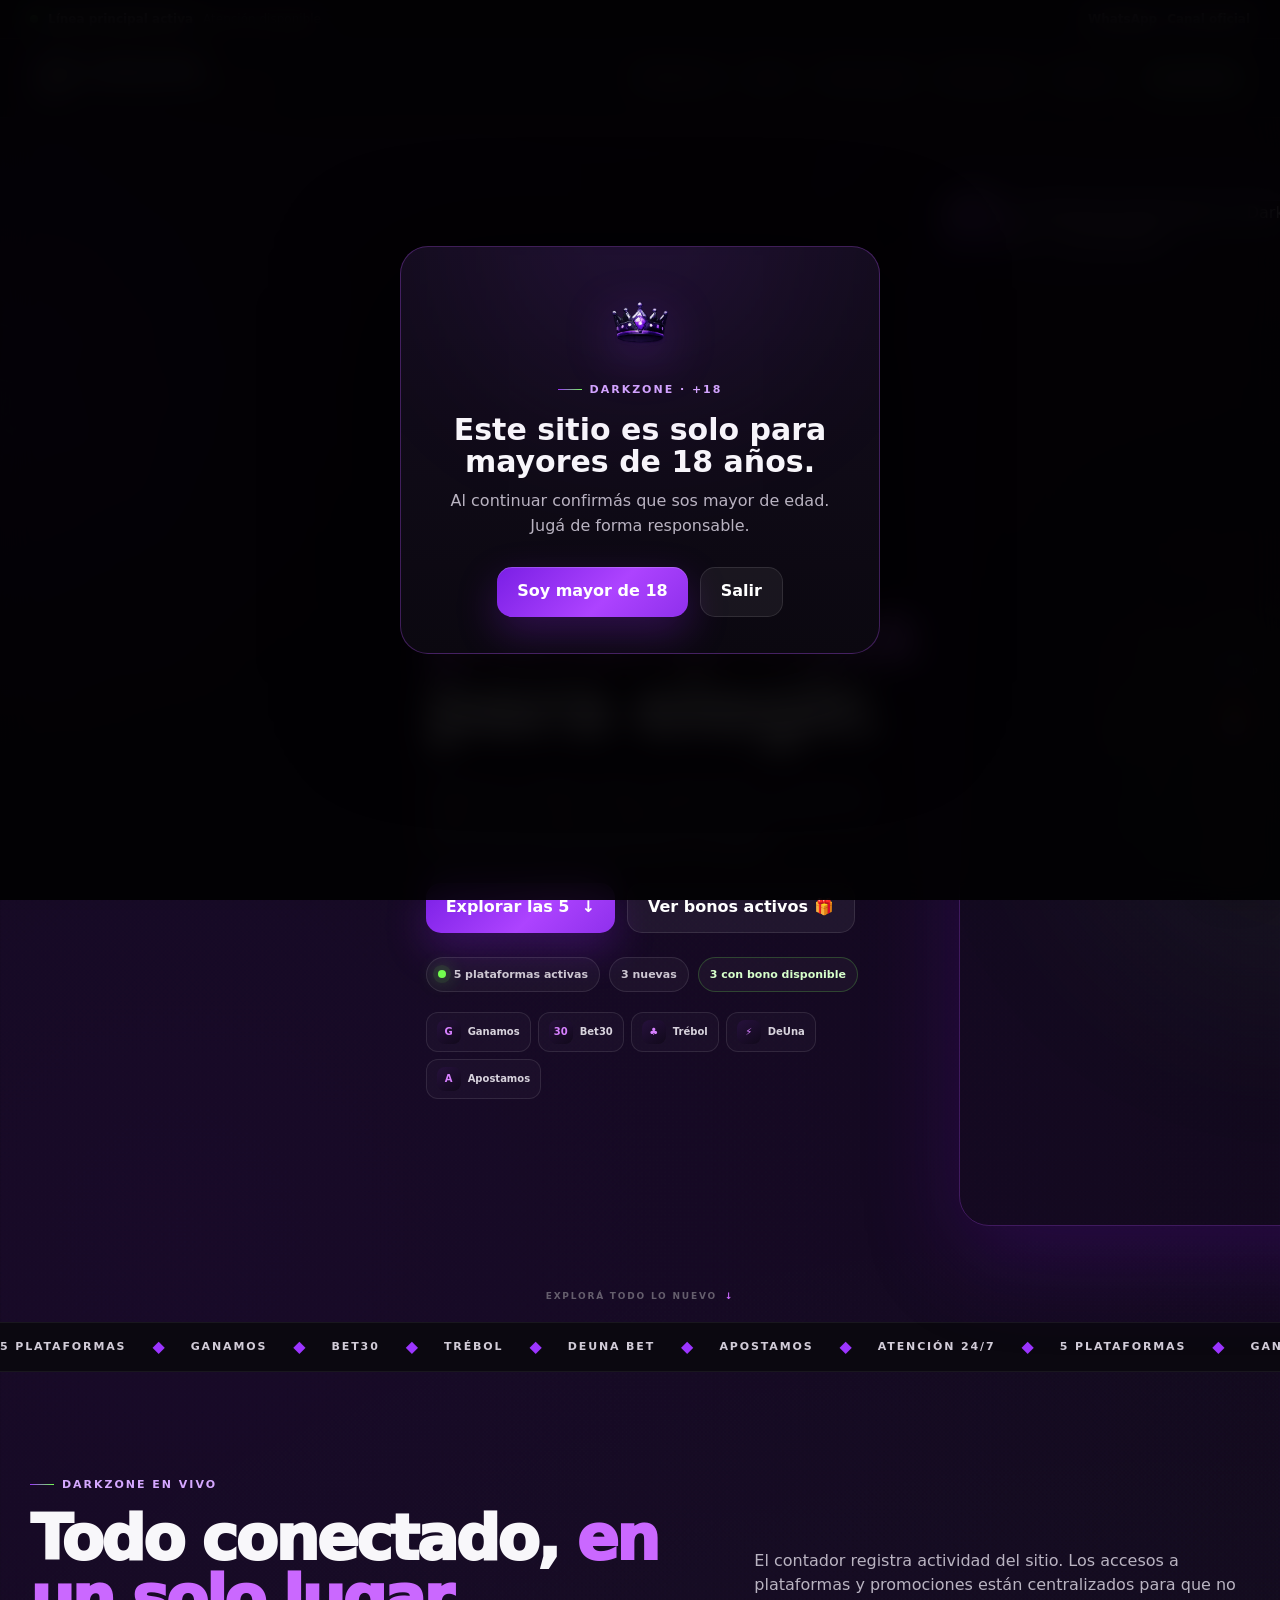
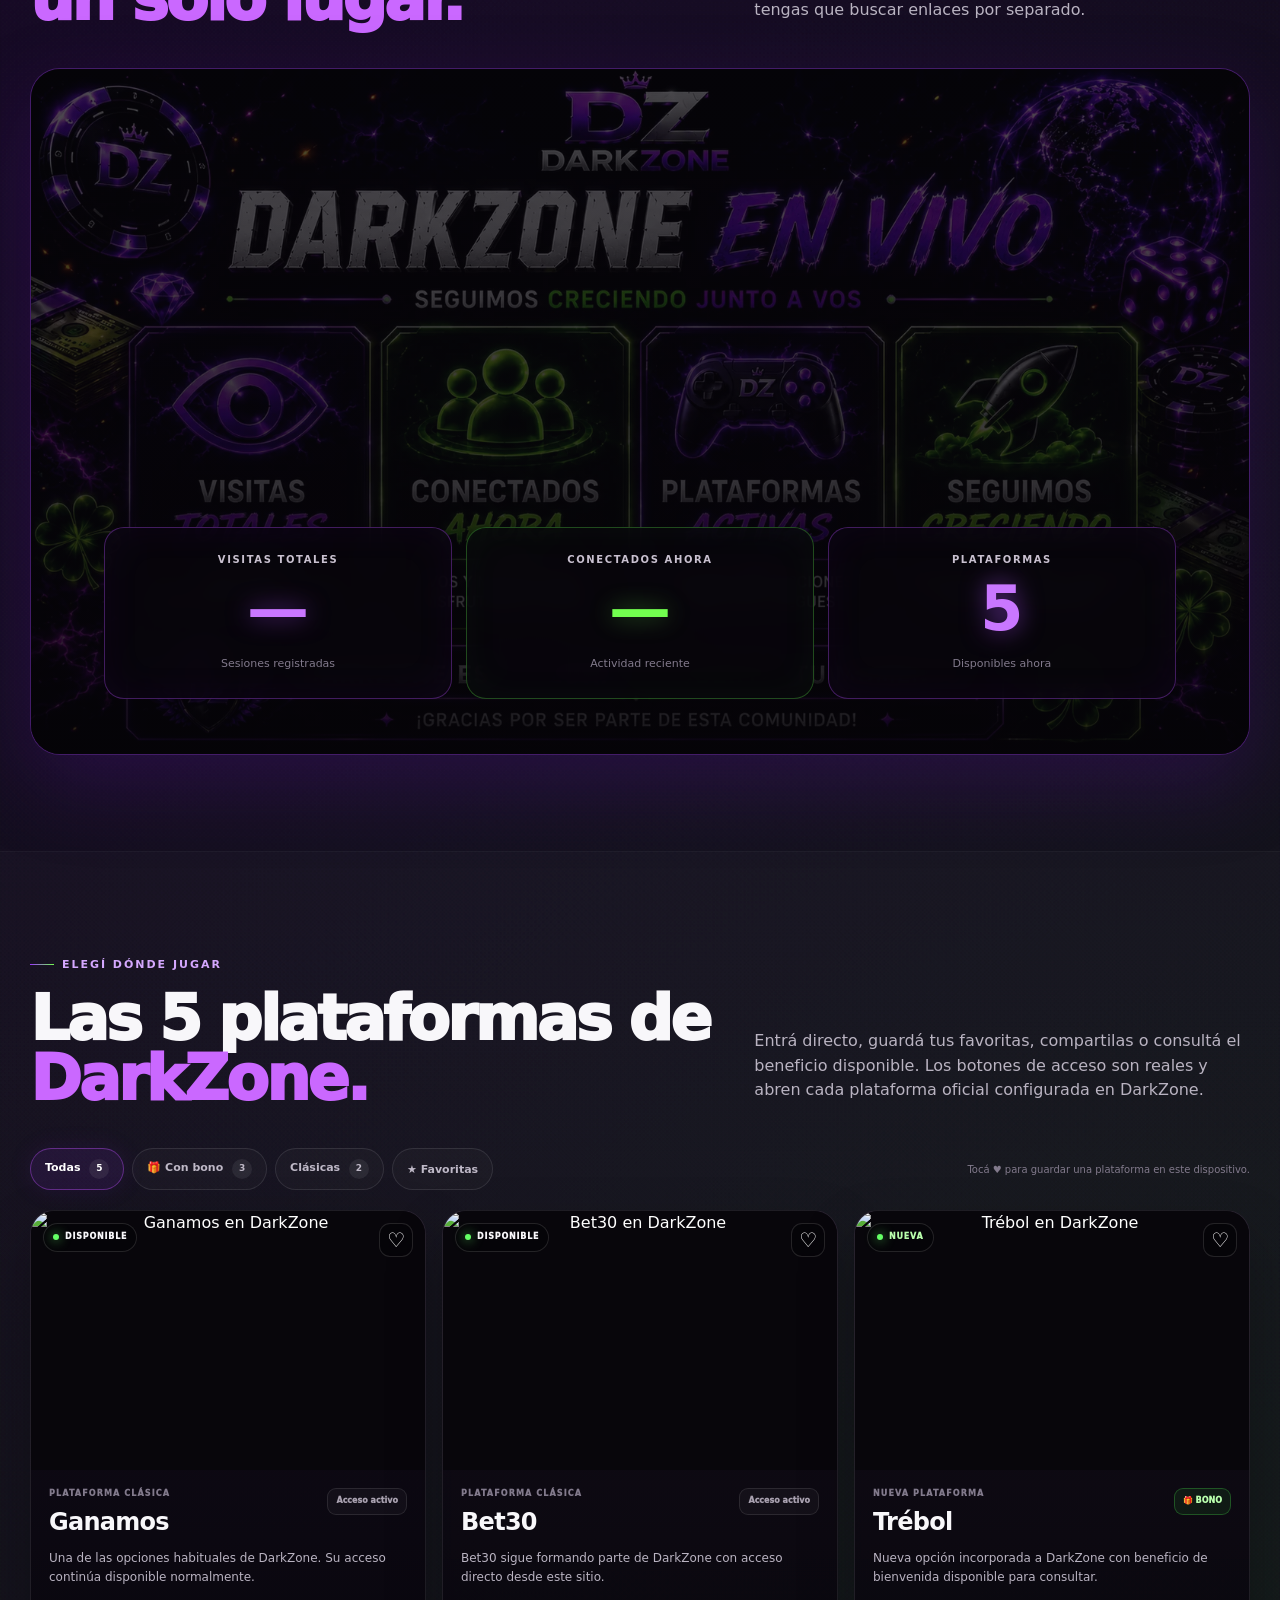
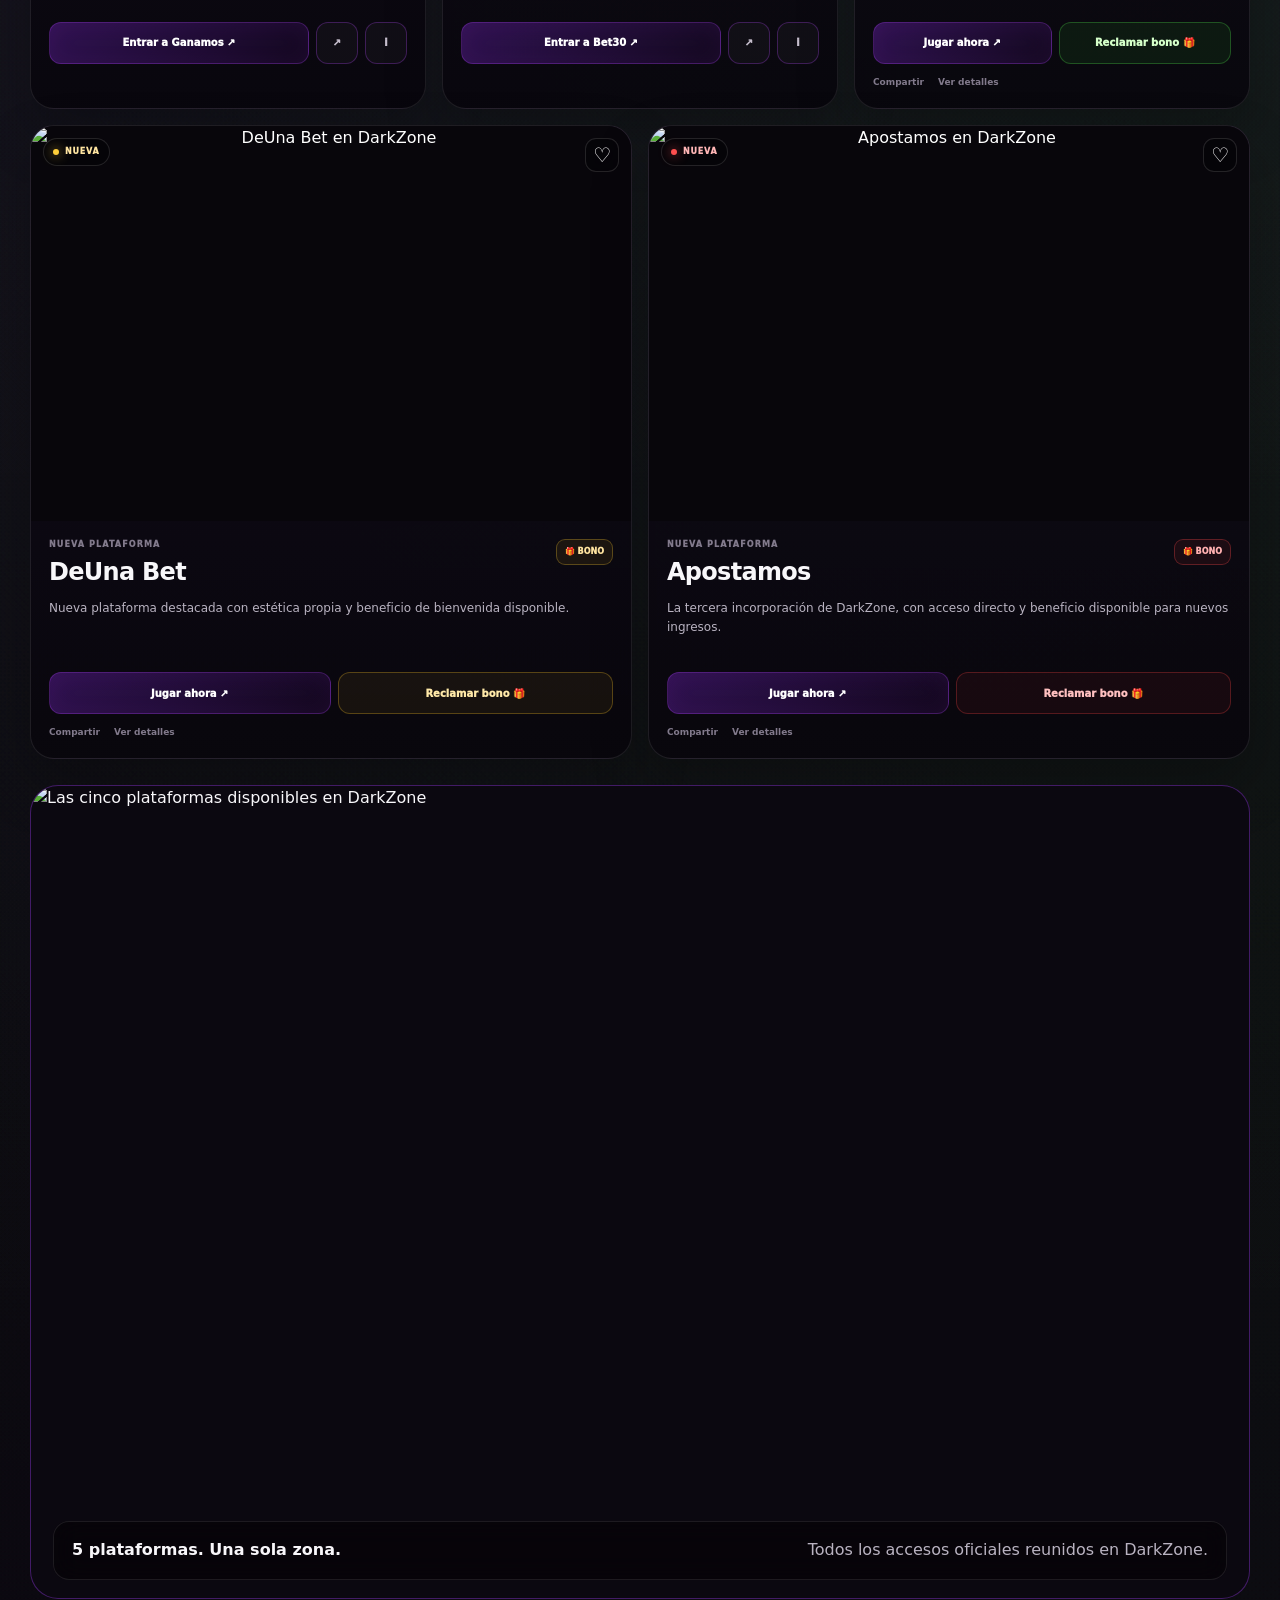
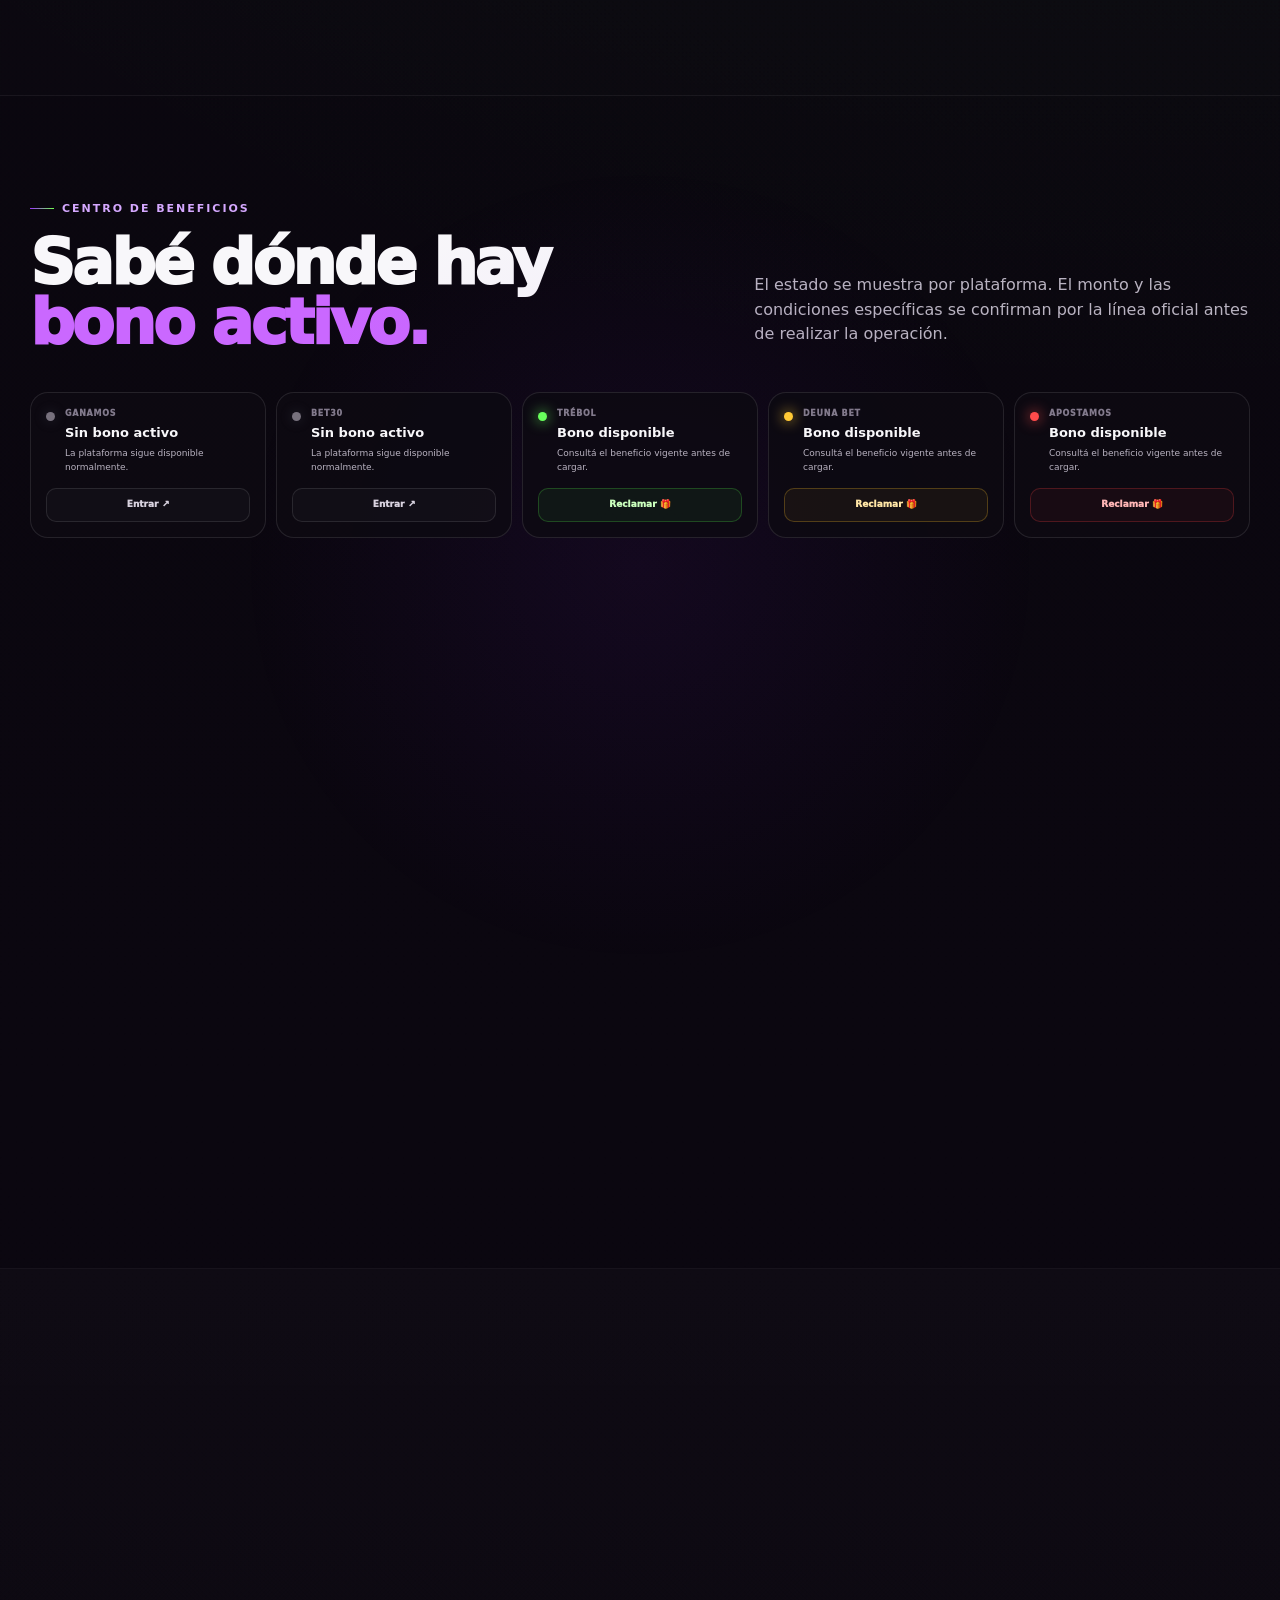
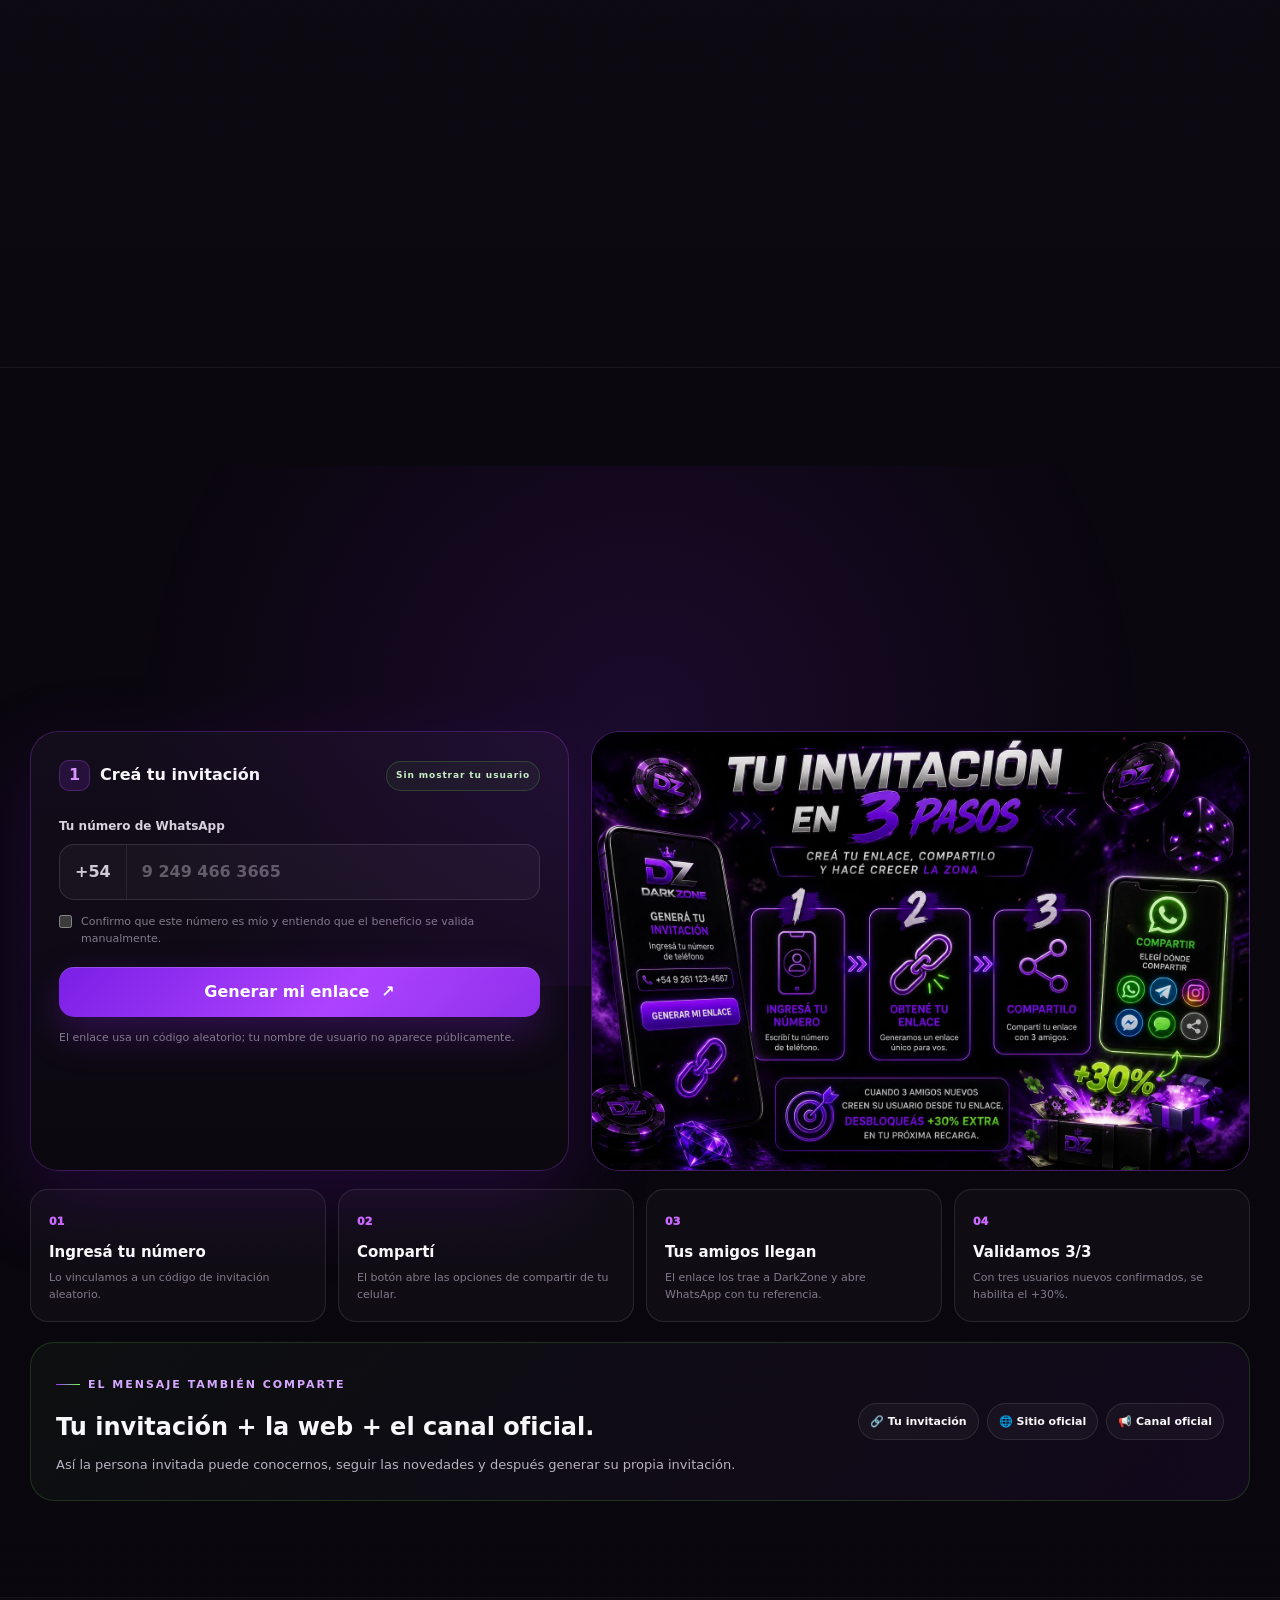
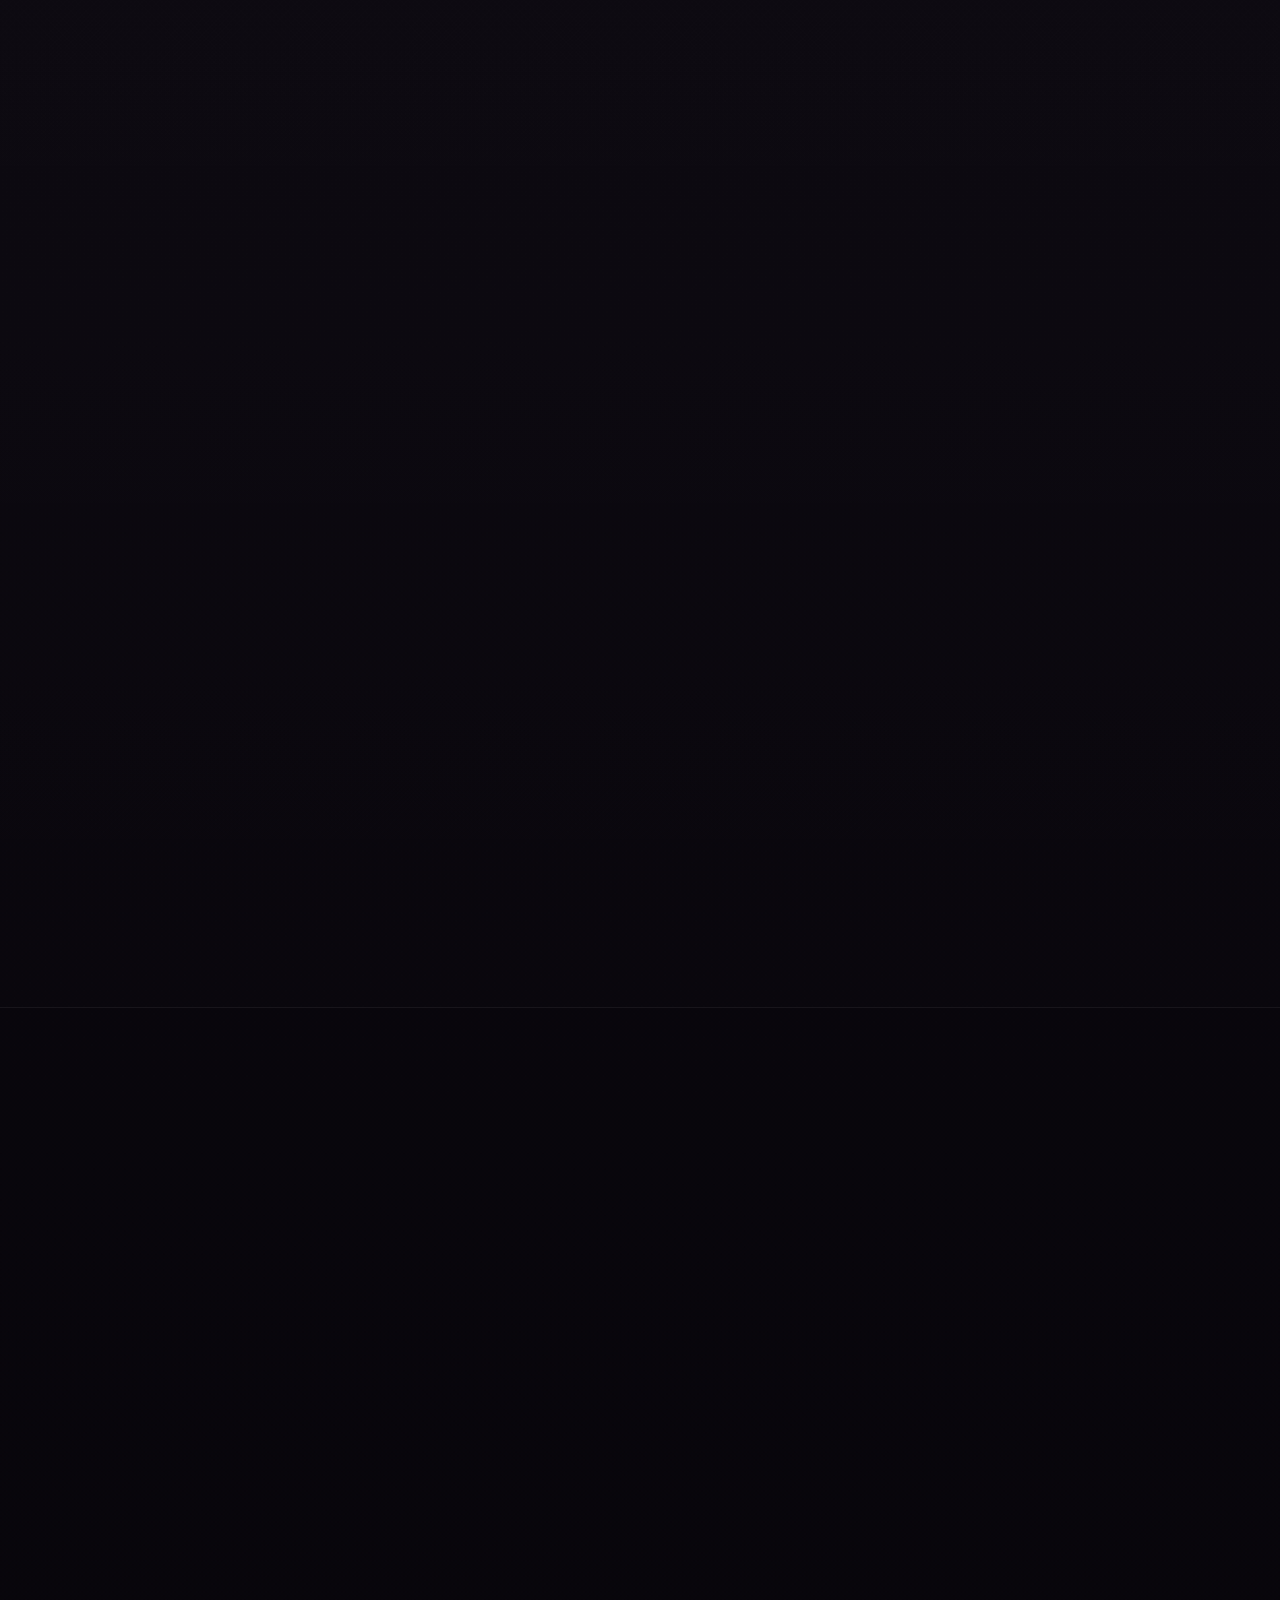
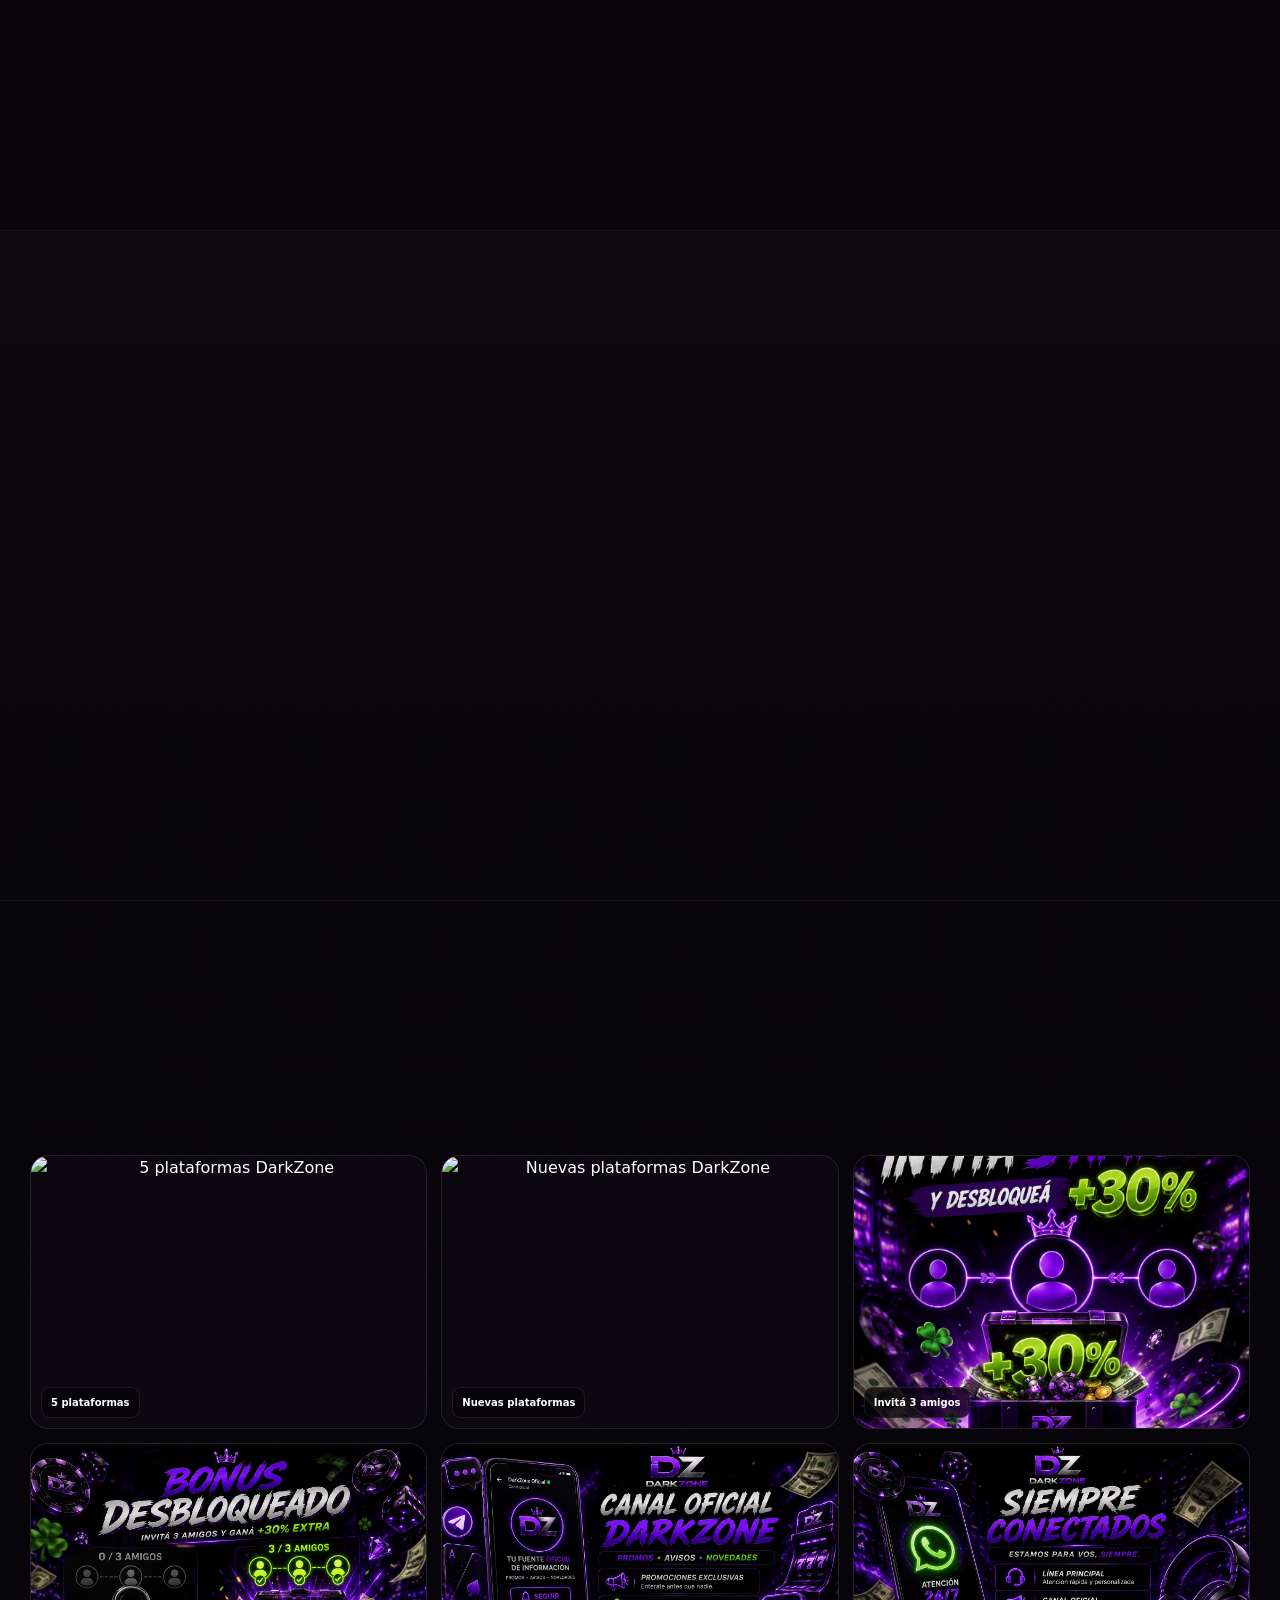
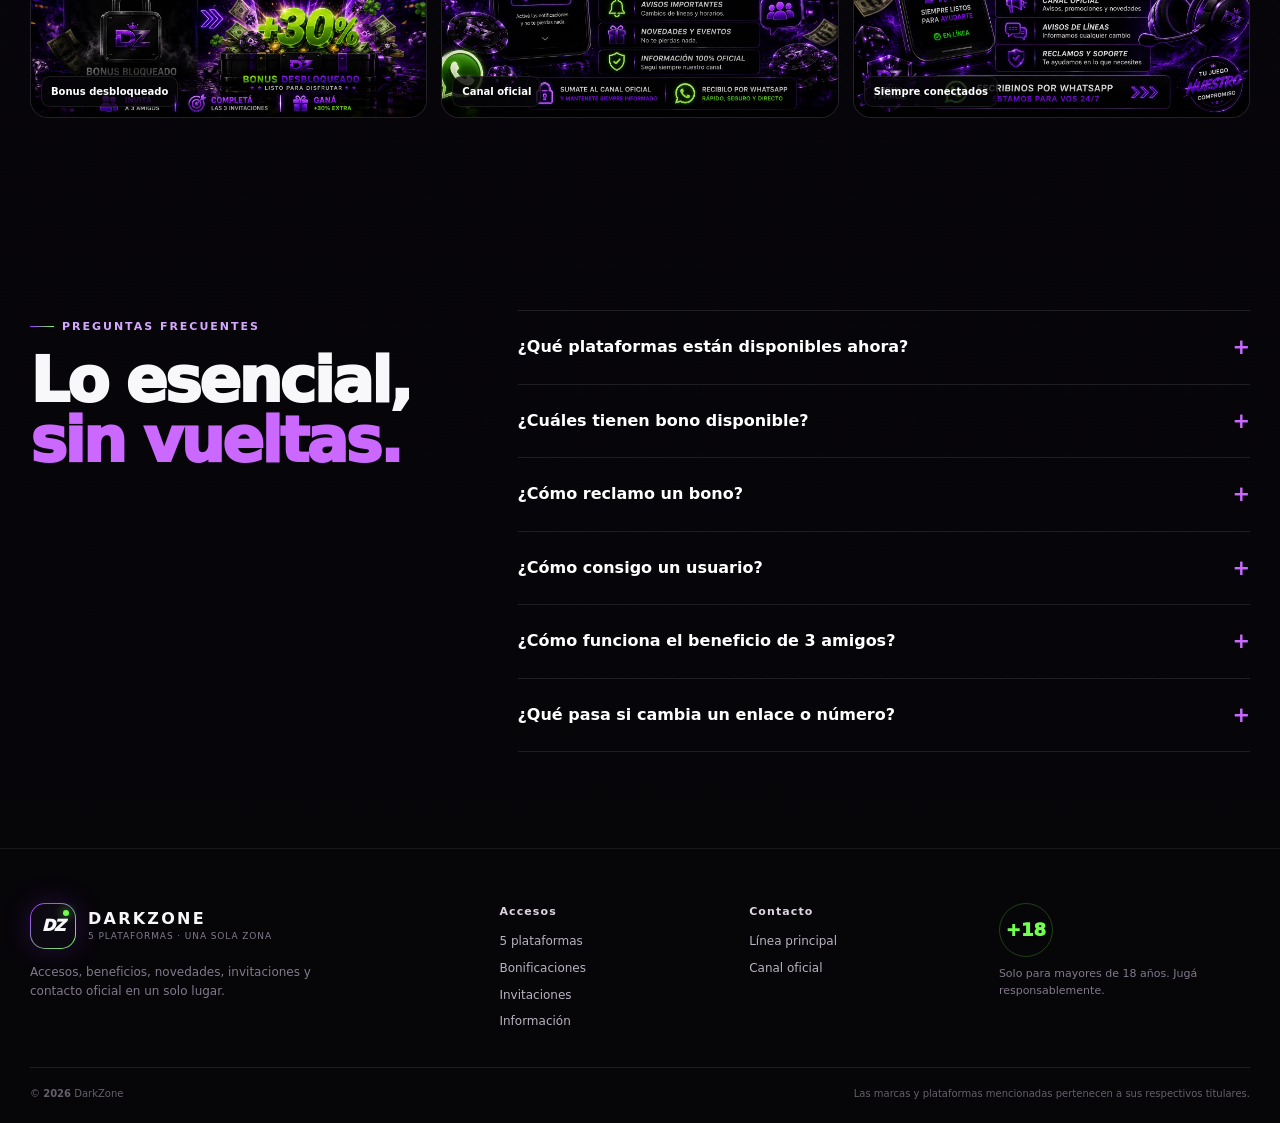
==== commit e9dc0337: "Add files via upload" ====
--- a/index.html
+++ b/index.html
@@ -6,13 +6,13 @@
   <meta name="theme-color" content="#09070d" />
   <meta name="color-scheme" content="dark" />
   <meta name="robots" content="index,follow" />
-  <title>DarkZone | Tu zona, tu suerte, tu momento</title>
-  <meta name="description" content="DarkZone: plataformas, atención, promociones, novedades, invitaciones y vías oficiales de contacto." />
-  <meta property="og:title" content="DarkZone" />
-  <meta property="og:description" content="Tu zona, tu suerte, tu momento. Elegí dónde jugar, enterate de novedades y mantenete conectado por nuestras vías oficiales." />
+  <title>DarkZone | 5 plataformas, una sola zona</title>
+  <meta name="description" content="DarkZone: 5 plataformas disponibles, beneficios activos, atención oficial, invitaciones, novedades y accesos directos en un solo lugar." />
+  <meta property="og:title" content="DarkZone | 5 plataformas" />
+  <meta property="og:description" content="Ganamos, Bet30, Trébol, DeUna Bet y Apostamos. Elegí dónde jugar y consultá los beneficios disponibles." />
   <meta property="og:type" content="website" />
-  <meta property="og:image" content="assets/posters/hero.webp" />
-  <link rel="preload" as="image" href="assets/posters/hero.webp" fetchpriority="high" />
+  <meta property="og:image" content="assets/platforms/cinco-plataformas.webp" />
+  <link rel="preload" as="image" href="assets/platforms/cinco-plataformas.webp" fetchpriority="high" />
   <link rel="stylesheet" href="styles.css" />
   <script defer src="https://cdn.jsdelivr.net/npm/@supabase/supabase-js@2"></script>
   <script defer src="config.js"></script>
@@ -47,10 +47,7 @@
   <div class="topbar">
     <div class="shell topbar-inner">
       <div class="topbar-status"><span class="live-dot"></span><strong>Línea principal activa</strong><span>Atención disponible</span></div>
-      <div class="topbar-links">
-        <a data-wa href="#">WhatsApp</a>
-        <a data-channel href="#">Canal oficial</a>
-      </div>
+      <div class="topbar-links"><a data-wa href="#">WhatsApp</a><a data-channel href="#">Canal oficial</a></div>
     </div>
   </div>
 
@@ -58,14 +55,14 @@
     <div class="shell nav-shell">
       <a href="#inicio" class="brand" aria-label="DarkZone, inicio">
         <span class="brand-badge">DZ</span>
-        <span class="brand-name"><strong>DARKZONE</strong><small>Tu zona · Tu suerte · Tu momento</small></span>
+        <span class="brand-name"><strong>DARKZONE</strong><small>5 plataformas · una sola zona</small></span>
       </a>
       <button class="menu-btn" id="menuBtn" type="button" aria-label="Abrir menú" aria-expanded="false"><span></span><span></span><span></span></button>
       <nav class="nav" id="mainNav" aria-label="Navegación principal">
         <a href="#plataformas">Plataformas</a>
+        <a href="#beneficios">Bonos</a>
         <a href="#invitaciones">Invitá y ganá</a>
         <a href="#info">Información</a>
-        <a href="#en-vivo">En vivo</a>
         <a href="#contacto">Contacto</a>
         <a data-channel class="nav-cta" href="#" target="_blank" rel="noopener">Canal oficial</a>
       </nav>
@@ -73,85 +70,216 @@
   </header>
 
   <main>
-    <section class="hero section-pad">
+    <section class="hero section-pad hero-v2">
       <div class="shell hero-grid">
         <div class="hero-copy reveal">
-          <span class="kicker">NUEVA EXPERIENCIA DARKZONE</span>
-          <h1>Tu zona de juego, <em>ahora mucho más grande.</em></h1>
-          <p class="lead">Elegí plataforma, mantenete al día, generá tu invitación y accedé a toda la información importante desde un solo lugar.</p>
+          <span class="kicker">DARKZONE SE EXPANDE</span>
+          <h1>Ahora tenés <em>5 plataformas</em> para elegir.</h1>
+          <p class="lead">Ganamos y Bet30 siguen disponibles, y sumamos Trébol, DeUna Bet y Apostamos con beneficios de bienvenida disponibles para consultar.</p>
           <div class="hero-actions">
-            <a class="btn btn-primary" data-wa href="#" target="_blank" rel="noopener"><span>Hablar por WhatsApp</span><b>↗</b></a>
-            <a class="btn btn-secondary" href="#plataformas">Ver plataformas</a>
-          </div>
-          <div class="hero-chips">
-            <span><i class="live-dot"></i> Atención activa</span>
-            <span>2 plataformas</span>
-            <span>+ nuevas opciones en camino</span>
+            <a class="btn btn-primary" href="#plataformas"><span>Explorar las 5</span><b>↓</b></a>
+            <button class="btn btn-secondary" type="button" data-open-bonus>Ver bonos activos 🎁</button>
+          </div>
+          <div class="hero-chips hero-chips-v2">
+            <span><i class="live-dot"></i> 5 plataformas activas</span>
+            <span>3 nuevas</span>
+            <span>3 con bono disponible</span>
+          </div>
+          <div class="platform-mini-rail" aria-label="Accesos rápidos a plataformas">
+            <button data-jump-platform="ganamos"><b>G</b><span>Ganamos</span></button>
+            <button data-jump-platform="bet30"><b>30</b><span>Bet30</span></button>
+            <button data-jump-platform="trebol"><b>♣</b><span>Trébol</span></button>
+            <button data-jump-platform="deuna"><b>⚡</b><span>DeUna</span></button>
+            <button data-jump-platform="apostamos"><b>A</b><span>Apostamos</span></button>
           </div>
         </div>
         <div class="hero-art reveal" data-tilt>
-          <div class="hero-frame">
-            <img src="assets/posters/hero.webp" alt="DarkZone, tu zona de juego" width="1536" height="1024" fetchpriority="high" />
+          <div class="hero-frame platform-hero-frame">
+            <img src="assets/platforms/cinco-plataformas.webp" alt="Cinco plataformas disponibles en DarkZone: Ganamos, Bet30, Trébol, DeUna Bet y Apostamos" width="1536" height="1024" fetchpriority="high" />
             <div class="hero-sheen"></div>
+            <span class="hero-new-pill">NUEVO · 5 PLATAFORMAS</span>
           </div>
           <img class="float-asset float-diamond" src="assets/3d/03_diamante_violeta.png" alt="" />
           <img class="float-asset float-chip" src="assets/3d/01_ficha_dz_violeta.png" alt="" />
         </div>
       </div>
-      <div class="hero-scroll" aria-hidden="true">DESLIZÁ PARA DESCUBRIR <span>↓</span></div>
+      <div class="hero-scroll" aria-hidden="true">EXPLORÁ TODO LO NUEVO <span>↓</span></div>
     </section>
 
     <section class="ticker" aria-label="Servicios DarkZone">
       <div class="ticker-track">
-        <span>ATENCIÓN 24/7</span><i>◆</i><span>PLATAFORMAS</span><i>◆</i><span>INVITÁ Y GANÁ</span><i>◆</i><span>CARGAS Y RETIROS</span><i>◆</i><span>NOVEDADES</span><i>◆</i><span>CANAL OFICIAL</span><i>◆</i>
-        <span>ATENCIÓN 24/7</span><i>◆</i><span>PLATAFORMAS</span><i>◆</i><span>INVITÁ Y GANÁ</span><i>◆</i><span>CARGAS Y RETIROS</span><i>◆</i><span>NOVEDADES</span><i>◆</i><span>CANAL OFICIAL</span><i>◆</i>
+        <span>5 PLATAFORMAS</span><i>◆</i><span>GANAMOS</span><i>◆</i><span>BET30</span><i>◆</i><span>TRÉBOL</span><i>◆</i><span>DEUNA BET</span><i>◆</i><span>APOSTAMOS</span><i>◆</i><span>ATENCIÓN 24/7</span><i>◆</i>
+        <span>5 PLATAFORMAS</span><i>◆</i><span>GANAMOS</span><i>◆</i><span>BET30</span><i>◆</i><span>TRÉBOL</span><i>◆</i><span>DEUNA BET</span><i>◆</i><span>APOSTAMOS</span><i>◆</i><span>ATENCIÓN 24/7</span><i>◆</i>
       </div>
     </section>
 
     <section class="section-pad" id="en-vivo">
       <div class="shell">
-        <div class="section-title reveal">
-          <span class="kicker">DARKZONE EN VIVO</span>
-          <h2>Una comunidad que se mueve <em>en tiempo real.</em></h2>
-          <p>Los datos dinámicos se actualizan automáticamente cuando el contador está conectado.</p>
+        <div class="section-title split-title reveal">
+          <div><span class="kicker">DARKZONE EN VIVO</span><h2>Todo conectado, <em>en un solo lugar.</em></h2></div>
+          <p>El contador registra actividad del sitio. Los accesos a plataformas y promociones están centralizados para que no tengas que buscar enlaces por separado.</p>
         </div>
         <div class="live-stage reveal">
           <img src="assets/posters/en-vivo.webp" alt="DarkZone en vivo" loading="lazy" />
           <div class="live-overlay-grid">
             <article class="metric"><span>VISITAS TOTALES</span><strong id="totalVisits">—</strong><small>Sesiones registradas</small></article>
-            <article class="metric green"><span>CONECTADOS AHORA</span><strong id="onlineUsers">—</strong><small>Actividad en los últimos 90 s</small></article>
-            <article class="metric"><span>PLATAFORMAS ACTIVAS</span><strong>2</strong><small>Más opciones en camino</small></article>
-          </div>
-        </div>
-      </div>
-    </section>
-
-    <section class="section-pad section-soft" id="plataformas">
+            <article class="metric green"><span>CONECTADOS AHORA</span><strong id="onlineUsers">—</strong><small>Actividad reciente</small></article>
+            <article class="metric"><span>PLATAFORMAS</span><strong>5</strong><small>Disponibles ahora</small></article>
+          </div>
+        </div>
+      </div>
+    </section>
+
+    <section class="section-pad section-soft platforms-v2" id="plataformas">
       <div class="shell">
         <div class="section-title split-title reveal">
-          <div><span class="kicker">VOS ELEGÍS</span><h2>Elegí dónde <em>jugar.</em></h2></div>
-          <p>Hoy tenés dos opciones disponibles y estamos trabajando para sumar nuevas plataformas, máquinas y experiencias.</p>
-        </div>
-        <div class="platform-grid">
-          <article class="platform-card reveal bet-card">
-            <div class="platform-badge">DISPONIBLE</div>
-            <span class="platform-logo">BET<span>30</span></span>
-            <h3>Bet30</h3><p>Acceso directo. Si necesitás usuario o soporte, escribinos primero por la línea oficial.</p>
-            <a id="bet30Link" class="card-action" href="#" target="_blank" rel="noopener">Entrar a Bet30 <b>↗</b></a>
+          <div><span class="kicker">ELEGÍ DÓNDE JUGAR</span><h2>Las 5 plataformas de <em>DarkZone.</em></h2></div>
+          <p>Entrá directo, guardá tus favoritas, compartilas o consultá el beneficio disponible. Los botones de acceso son reales y abren cada plataforma oficial configurada en DarkZone.</p>
+        </div>
+
+        <div class="platform-toolbar reveal">
+          <div class="platform-filters" role="group" aria-label="Filtrar plataformas">
+            <button class="platform-filter active" data-filter="all" type="button">Todas <b>5</b></button>
+            <button class="platform-filter" data-filter="bonus" type="button">🎁 Con bono <b>3</b></button>
+            <button class="platform-filter" data-filter="classic" type="button">Clásicas <b>2</b></button>
+            <button class="platform-filter" data-filter="favorite" type="button">★ Favoritas</button>
+          </div>
+          <span class="toolbar-note">Tocá ♥ para guardar una plataforma en este dispositivo.</span>
+        </div>
+
+        <div class="platform-grid platform-grid-v2" id="platformGrid">
+          <article class="platform-card-v2 reveal theme-purple" id="platform-ganamos" data-platform-card="ganamos" data-bonus="false" data-classic="true">
+            <button class="favorite-btn" type="button" data-favorite="ganamos" aria-label="Guardar Ganamos como favorita">♡</button>
+            <div class="status-pill available"><i></i> DISPONIBLE</div>
+            <button class="platform-poster" type="button" data-platform-details="ganamos" aria-label="Ver detalles de Ganamos"><img src="assets/platforms/ganamos.webp" alt="Ganamos en DarkZone" loading="lazy" /></button>
+            <div class="platform-card-body">
+              <div class="platform-title-row"><div><span class="micro-label">PLATAFORMA CLÁSICA</span><h3>Ganamos</h3></div><span class="no-bonus-pill">Acceso activo</span></div>
+              <p>Una de las opciones habituales de DarkZone. Su acceso continúa disponible normalmente.</p>
+              <div class="platform-actions">
+                <a class="platform-enter" data-platform-link="ganamos" href="#" target="_blank" rel="noopener">Entrar a Ganamos ↗</a>
+                <button class="platform-icon-action" type="button" data-share-platform="ganamos" aria-label="Compartir Ganamos">↗</button>
+                <button class="platform-icon-action" type="button" data-platform-details="ganamos" aria-label="Más información de Ganamos">i</button>
+              </div>
+            </div>
           </article>
-          <article class="platform-card reveal ganamos-card">
-            <div class="platform-badge orange">DISPONIBLE</div>
-            <span class="platform-logo ganamos">GANAMOS<span>CO</span></span>
-            <h3>Ganamos</h3><p>Otra alternativa disponible dentro de DarkZone para que puedas elegir la experiencia que preferís.</p>
-            <a id="ganamosLink" class="card-action" href="#" target="_blank" rel="noopener">Entrar a Ganamos <b>↗</b></a>
+
+          <article class="platform-card-v2 reveal theme-violet" id="platform-bet30" data-platform-card="bet30" data-bonus="false" data-classic="true">
+            <button class="favorite-btn" type="button" data-favorite="bet30" aria-label="Guardar Bet30 como favorita">♡</button>
+            <div class="status-pill available"><i></i> DISPONIBLE</div>
+            <button class="platform-poster" type="button" data-platform-details="bet30" aria-label="Ver detalles de Bet30"><img src="assets/platforms/bet30.webp" alt="Bet30 en DarkZone" loading="lazy" /></button>
+            <div class="platform-card-body">
+              <div class="platform-title-row"><div><span class="micro-label">PLATAFORMA CLÁSICA</span><h3>Bet30</h3></div><span class="no-bonus-pill">Acceso activo</span></div>
+              <p>Bet30 sigue formando parte de DarkZone con acceso directo desde este sitio.</p>
+              <div class="platform-actions">
+                <a class="platform-enter" data-platform-link="bet30" href="#" target="_blank" rel="noopener">Entrar a Bet30 ↗</a>
+                <button class="platform-icon-action" type="button" data-share-platform="bet30" aria-label="Compartir Bet30">↗</button>
+                <button class="platform-icon-action" type="button" data-platform-details="bet30" aria-label="Más información de Bet30">i</button>
+              </div>
+            </div>
           </article>
-          <article class="platform-card reveal soon-card">
-            <div class="platform-badge purple">PRÓXIMAMENTE</div><span class="platform-question">?</span>
-            <h3>Más plataformas</h3><p>Estamos buscando nuevas opciones para ampliar la variedad de máquinas y juegos disponibles.</p>
-            <a data-channel class="card-action muted" href="#" target="_blank" rel="noopener">Enterate primero <b>↗</b></a>
+
+          <article class="platform-card-v2 reveal theme-green" id="platform-trebol" data-platform-card="trebol" data-bonus="true" data-classic="false">
+            <button class="favorite-btn" type="button" data-favorite="trebol" aria-label="Guardar Trébol como favorita">♡</button>
+            <div class="status-pill new"><i></i> NUEVA</div>
+            <button class="platform-poster" type="button" data-platform-details="trebol" aria-label="Ver detalles de Trébol"><img src="assets/platforms/trebol.webp" alt="Trébol en DarkZone" loading="lazy" /></button>
+            <div class="platform-card-body">
+              <div class="platform-title-row"><div><span class="micro-label">NUEVA PLATAFORMA</span><h3>Trébol</h3></div><span class="bonus-pill">🎁 BONO</span></div>
+              <p>Nueva opción incorporada a DarkZone con beneficio de bienvenida disponible para consultar.</p>
+              <div class="platform-actions split-actions">
+                <a class="platform-enter" data-platform-link="trebol" href="#" target="_blank" rel="noopener">Jugar ahora ↗</a>
+                <a class="platform-bonus" data-platform-bonus="trebol" href="#" target="_blank" rel="noopener">Reclamar bono 🎁</a>
+              </div>
+              <div class="minor-actions"><button type="button" data-share-platform="trebol">Compartir</button><button type="button" data-platform-details="trebol">Ver detalles</button></div>
+            </div>
           </article>
-        </div>
-        <figure class="media-card reveal"><img src="assets/posters/algo-nuevo.webp" alt="Más plataformas y máquinas próximamente" loading="lazy" /><figcaption><strong>Seguimos creciendo.</strong><span>Más plataformas, más máquinas, más poder de elección.</span></figcaption></figure>
+
+          <article class="platform-card-v2 reveal theme-gold" id="platform-deuna" data-platform-card="deuna" data-bonus="true" data-classic="false">
+            <button class="favorite-btn" type="button" data-favorite="deuna" aria-label="Guardar DeUna Bet como favorita">♡</button>
+            <div class="status-pill new gold"><i></i> NUEVA</div>
+            <button class="platform-poster" type="button" data-platform-details="deuna" aria-label="Ver detalles de DeUna Bet"><img src="assets/platforms/deuna.webp" alt="DeUna Bet en DarkZone" loading="lazy" /></button>
+            <div class="platform-card-body">
+              <div class="platform-title-row"><div><span class="micro-label">NUEVA PLATAFORMA</span><h3>DeUna Bet</h3></div><span class="bonus-pill gold">🎁 BONO</span></div>
+              <p>Nueva plataforma destacada con estética propia y beneficio de bienvenida disponible.</p>
+              <div class="platform-actions split-actions">
+                <a class="platform-enter" data-platform-link="deuna" href="#" target="_blank" rel="noopener">Jugar ahora ↗</a>
+                <a class="platform-bonus" data-platform-bonus="deuna" href="#" target="_blank" rel="noopener">Reclamar bono 🎁</a>
+              </div>
+              <div class="minor-actions"><button type="button" data-share-platform="deuna">Compartir</button><button type="button" data-platform-details="deuna">Ver detalles</button></div>
+            </div>
+          </article>
+
+          <article class="platform-card-v2 reveal theme-red" id="platform-apostamos" data-platform-card="apostamos" data-bonus="true" data-classic="false">
+            <button class="favorite-btn" type="button" data-favorite="apostamos" aria-label="Guardar Apostamos como favorita">♡</button>
+            <div class="status-pill new red"><i></i> NUEVA</div>
+            <button class="platform-poster" type="button" data-platform-details="apostamos" aria-label="Ver detalles de Apostamos"><img src="assets/platforms/apostamos.webp" alt="Apostamos en DarkZone" loading="lazy" /></button>
+            <div class="platform-card-body">
+              <div class="platform-title-row"><div><span class="micro-label">NUEVA PLATAFORMA</span><h3>Apostamos</h3></div><span class="bonus-pill red">🎁 BONO</span></div>
+              <p>La tercera incorporación de DarkZone, con acceso directo y beneficio disponible para nuevos ingresos.</p>
+              <div class="platform-actions split-actions">
+                <a class="platform-enter" data-platform-link="apostamos" href="#" target="_blank" rel="noopener">Jugar ahora ↗</a>
+                <a class="platform-bonus" data-platform-bonus="apostamos" href="#" target="_blank" rel="noopener">Reclamar bono 🎁</a>
+              </div>
+              <div class="minor-actions"><button type="button" data-share-platform="apostamos">Compartir</button><button type="button" data-platform-details="apostamos">Ver detalles</button></div>
+            </div>
+          </article>
+        </div>
+
+        <div class="platform-empty" id="platformEmpty" hidden><strong>No guardaste favoritas todavía.</strong><span>Marcá ♥ en una plataforma para verla acá.</span></div>
+
+        <figure class="media-card mega-media reveal">
+          <img src="assets/platforms/cinco-plataformas.webp" alt="Las cinco plataformas disponibles en DarkZone" loading="lazy" />
+          <figcaption><strong>5 plataformas. Una sola zona.</strong><span>Todos los accesos oficiales reunidos en DarkZone.</span></figcaption>
+        </figure>
+      </div>
+    </section>
+
+    <section class="section-pad bonus-center" id="beneficios">
+      <div class="shell">
+        <div class="section-title split-title reveal">
+          <div><span class="kicker">CENTRO DE BENEFICIOS</span><h2>Sabé dónde hay <em>bono activo.</em></h2></div>
+          <p>El estado se muestra por plataforma. El monto y las condiciones específicas se confirman por la línea oficial antes de realizar la operación.</p>
+        </div>
+
+        <div class="bonus-status-grid reveal">
+          <article class="bonus-status inactive"><span class="status-orb"></span><div><small>GANAMOS</small><strong>Sin bono activo</strong><p>La plataforma sigue disponible normalmente.</p></div><a data-platform-link="ganamos" href="#" target="_blank" rel="noopener">Entrar ↗</a></article>
+          <article class="bonus-status inactive"><span class="status-orb"></span><div><small>BET30</small><strong>Sin bono activo</strong><p>La plataforma sigue disponible normalmente.</p></div><a data-platform-link="bet30" href="#" target="_blank" rel="noopener">Entrar ↗</a></article>
+          <article class="bonus-status active"><span class="status-orb"></span><div><small>TRÉBOL</small><strong>Bono disponible</strong><p>Consultá el beneficio vigente antes de cargar.</p></div><a data-platform-bonus="trebol" href="#" target="_blank" rel="noopener">Reclamar 🎁</a></article>
+          <article class="bonus-status active gold"><span class="status-orb"></span><div><small>DEUNA BET</small><strong>Bono disponible</strong><p>Consultá el beneficio vigente antes de cargar.</p></div><a data-platform-bonus="deuna" href="#" target="_blank" rel="noopener">Reclamar 🎁</a></article>
+          <article class="bonus-status active red"><span class="status-orb"></span><div><small>APOSTAMOS</small><strong>Bono disponible</strong><p>Consultá el beneficio vigente antes de cargar.</p></div><a data-platform-bonus="apostamos" href="#" target="_blank" rel="noopener">Reclamar 🎁</a></article>
+        </div>
+
+        <div class="bonus-guide reveal">
+          <div class="bonus-guide-copy">
+            <span class="kicker">¿CÓMO FUNCIONA?</span>
+            <h3>Primero elegís. Después confirmás el beneficio.</h3>
+            <div class="feature-steps compact-steps">
+              <div><b>01</b><span><strong>Elegí una plataforma con bono</strong><small>Trébol, DeUna Bet o Apostamos.</small></span></div>
+              <div><b>02</b><span><strong>Tocá “Reclamar bono”</strong><small>WhatsApp se abre con la plataforma ya identificada.</small></span></div>
+              <div><b>03</b><span><strong>Confirmá condiciones</strong><small>El equipo te informa el beneficio vigente y requisitos aplicables.</small></span></div>
+            </div>
+            <button class="btn btn-primary" type="button" data-open-bonus>Comparar estados</button>
+          </div>
+          <div class="bonus-visual">
+            <img src="assets/platforms/nuevas-plataformas.webp" alt="Nuevas plataformas con bono en DarkZone" loading="lazy" />
+            <span class="bonus-visual-badge">3 NUEVAS · 3 CON BONO</span>
+          </div>
+        </div>
+
+        <div class="responsible-note reveal"><span>i</span><p><strong>Importante:</strong> las promociones pueden modificarse o finalizar. Verificá siempre el beneficio vigente y sus condiciones por la línea oficial antes de participar.</p></div>
+      </div>
+    </section>
+
+    <section class="section-pad section-soft choose-zone" id="selector">
+      <div class="shell">
+        <div class="section-title reveal"><span class="kicker">¿NO SABÉS POR DÓNDE EMPEZAR?</span><h2>Elegí según lo que <em>buscás hoy.</em></h2><p>No te recomendamos una plataforma “mejor” que otra: simplemente te mostramos los grupos según su estado actual en DarkZone.</p></div>
+        <div class="choice-switcher reveal">
+          <button class="choice-card active" type="button" data-choice="new"><span>✨</span><strong>Quiero probar algo nuevo</strong><small>Ver las 3 incorporaciones con beneficio disponible.</small></button>
+          <button class="choice-card" type="button" data-choice="classic"><span>⚡</span><strong>Prefiero las de siempre</strong><small>Ir a Ganamos y Bet30.</small></button>
+        </div>
+        <div class="choice-result reveal" id="choiceResult">
+          <div><span class="kicker">TU SELECCIÓN</span><h3 id="choiceTitle">Nuevas en DarkZone</h3><p id="choiceText">Trébol, DeUna Bet y Apostamos están marcadas como nuevas y tienen beneficio disponible para consultar.</p></div>
+          <button class="btn btn-primary" id="choiceGo" type="button">Ver estas plataformas ↓</button>
+        </div>
       </div>
     </section>
 
@@ -162,7 +290,6 @@
           <h2>Invitá 3 amigos y desbloqueá <em>+30%.</em></h2>
           <p>Generá un enlace personal vinculado a tu número. Tus amigos entran desde ese enlace, crean su usuario y, una vez verificados los 3 referidos, se habilita el beneficio.</p>
         </div>
-
         <div class="referral-layout">
           <div class="referral-card reveal">
             <div class="referral-head"><div><span class="step-dot">1</span><strong>Creá tu invitación</strong></div><span class="secure-chip">Sin mostrar tu usuario</span></div>
@@ -171,69 +298,39 @@
             <label class="consent"><input type="checkbox" id="refConsent" /><span>Confirmo que este número es mío y entiendo que el beneficio se valida manualmente.</span></label>
             <button class="btn btn-primary full" id="generateReferral" type="button">Generar mi enlace <b>↗</b></button>
             <p class="form-help" id="refStatus">El enlace usa un código aleatorio; tu nombre de usuario no aparece públicamente.</p>
-
             <div class="ref-result" id="refResult" hidden>
               <div class="result-top"><span>Tu código</span><strong id="refCode">DZ-••••••</strong></div>
               <div class="link-box"><input id="refLink" readonly /><button id="copyRef" type="button" aria-label="Copiar enlace">Copiar</button></div>
-              <div class="share-row">
-                <button class="btn btn-primary" id="shareRef" type="button">📤 Compartir invitación</button>
-                <button class="btn btn-secondary" id="openRef" type="button">Abrir enlace</button>
-              </div>
-              <div class="ref-progress">
-                <div class="progress-label"><span>Referidos confirmados</span><strong><b id="confirmedRefs">0</b>/3</strong></div>
-                <div class="progress-track"><span id="refProgressBar"></span></div>
-                <small id="contactedInfo">La confirmación la realiza el equipo después de validar que sean usuarios nuevos.</small>
-              </div>
-            </div>
-          </div>
-
-          <div class="invite-media reveal">
-            <img src="assets/posters/invitacion-pasos.webp" alt="Cómo generar y compartir tu invitación DarkZone" loading="lazy" />
-            <img class="invite-gift" src="assets/3d/11_caja_regalo_violeta.png" alt="" />
-          </div>
-        </div>
-
+              <div class="share-row"><button class="btn btn-primary" id="shareRef" type="button">📤 Compartir invitación</button><button class="btn btn-secondary" id="openRef" type="button">Abrir enlace</button></div>
+              <div class="ref-progress"><div class="progress-label"><span>Referidos confirmados</span><strong><b id="confirmedRefs">0</b>/3</strong></div><div class="progress-track"><span id="refProgressBar"></span></div><small id="contactedInfo">La confirmación la realiza el equipo después de validar que sean usuarios nuevos.</small></div>
+            </div>
+          </div>
+          <div class="invite-media reveal"><img src="assets/posters/invitacion-pasos.webp" alt="Cómo generar y compartir tu invitación DarkZone" loading="lazy" /><img class="invite-gift" src="assets/3d/11_caja_regalo_violeta.png" alt="" /></div>
+        </div>
         <div class="invite-steps reveal">
           <article><span>01</span><h3>Ingresá tu número</h3><p>Lo vinculamos a un código de invitación aleatorio.</p></article>
           <article><span>02</span><h3>Compartí</h3><p>El botón abre las opciones de compartir de tu celular.</p></article>
           <article><span>03</span><h3>Tus amigos llegan</h3><p>El enlace los trae a DarkZone y abre WhatsApp con tu referencia.</p></article>
           <article><span>04</span><h3>Validamos 3/3</h3><p>Con tres usuarios nuevos confirmados, se habilita el +30%.</p></article>
         </div>
-
-        <div class="share-preview reveal">
-          <div class="share-preview-copy"><span class="kicker">EL MENSAJE TAMBIÉN COMPARTE</span><h3>Tu invitación + la web + el canal oficial.</h3><p>Así la persona invitada puede conocernos, seguir las novedades y después generar su propia invitación.</p></div>
-          <div class="share-bubbles"><span>🔗 Tu invitación</span><span>🌐 Sitio oficial</span><span>📢 Canal oficial</span></div>
-        </div>
+        <div class="share-preview reveal"><div class="share-preview-copy"><span class="kicker">EL MENSAJE TAMBIÉN COMPARTE</span><h3>Tu invitación + la web + el canal oficial.</h3><p>Así la persona invitada puede conocernos, seguir las novedades y después generar su propia invitación.</p></div><div class="share-bubbles"><span>🔗 Tu invitación</span><span>🌐 Sitio oficial</span><span>📢 Canal oficial</span></div></div>
       </div>
     </section>
 
     <section class="section-pad section-soft" id="info">
       <div class="shell">
-        <div class="section-title reveal"><span class="kicker">TODO CLARO, EN UN SOLO LUGAR</span><h2>Información <em>importante.</em></h2><p>Elegí una categoría para ver las condiciones principales. Las imágenes completas también están disponibles más abajo.</p></div>
+        <div class="section-title reveal"><span class="kicker">TODO CLARO, EN UN SOLO LUGAR</span><h2>Información <em>importante.</em></h2><p>Elegí una categoría para consultar las condiciones generales. Las promociones particulares se confirman siempre por la línea oficial.</p></div>
         <div class="info-tabs reveal" role="tablist" aria-label="Información DarkZone">
           <button class="info-tab active" type="button" data-tab="acumulacion">Acumulación</button>
           <button class="info-tab" type="button" data-tab="horarios">24/7</button>
-          <button class="info-tab" type="button" data-tab="bonus">Bonus</button>
+          <button class="info-tab" type="button" data-tab="bonus">Bonificaciones</button>
           <button class="info-tab" type="button" data-tab="reglas">Reglas</button>
         </div>
-
         <div class="info-panels">
-          <article class="info-panel active reveal" id="tab-acumulacion">
-            <div class="info-copy"><span class="kicker">ACUMULACIÓN DE FICHAS</span><h3>Más libertad para administrar tus fichas.</h3><ul class="check-list"><li>Podés acumular desde <strong>$1.000 por encima de tu carga</strong>.</li><li>Podés volver a subir fichas a la plataforma sin hacer una nueva transferencia.</li><li>Podés retirar el acumulado todo junto en una sola transferencia.</li><li>Las fichas pueden bajarse y quedar registradas <strong>a favor</strong> en el chat.</li></ul></div>
-            <button class="poster-button" data-poster="assets/posters/acumulacion.webp" data-title="Acumulación de fichas"><img src="assets/posters/acumulacion.webp" alt="Información sobre acumulación de fichas" loading="lazy" /><span>Ampliar ↗</span></button>
-          </article>
-          <article class="info-panel" id="tab-horarios">
-            <div class="info-copy"><span class="kicker">ATENCIÓN 24/7</span><h3>Cargas, retiros y atención todos los días.</h3><ul class="check-list"><li><strong>Carga mínima: $1.000.</strong></li><li><strong>Retiro mínimo: $1.000 por encima de lo cargado.</strong></li><li>Slots, ruletas, blackjack, deportivas y otros juegos.</li><li>Usá siempre las líneas oficiales publicadas en la web y el canal.</li></ul></div>
-            <button class="poster-button" data-poster="assets/posters/24-7.webp" data-title="Atención 24/7"><img src="assets/posters/24-7.webp" alt="DarkZone activo 24 horas" loading="lazy" /><span>Ampliar ↗</span></button>
-          </article>
-          <article class="info-panel" id="tab-bonus">
-            <div class="info-copy"><span class="kicker">CONDICIONES DEL BONUS</span><h3>El retiro con bonus requiere alcanzar el doble de la carga.</h3><div class="bonus-example"><span>Cargás <b>$10.000</b></span><strong>×2</strong><span>Retirás desde <b>$20.000</b></span></div><p>La promoción está pensada para jugar. El beneficio por invitación se habilita luego de validar los 3 referidos nuevos.</p></div>
-            <button class="poster-button" data-poster="assets/posters/condiciones-bonus.webp" data-title="Condiciones del bonus"><img src="assets/posters/condiciones-bonus.webp" alt="Condiciones del bonus DarkZone" loading="lazy" /><span>Ampliar ↗</span></button>
-          </article>
-          <article class="info-panel" id="tab-reglas">
-            <div class="info-copy"><span class="kicker">REGLAS IMPORTANTES</span><h3>Antes de operar, tené esto en cuenta.</h3><ul class="check-list"><li>Las operaciones confirmadas <strong>no se revierten</strong>. Consultá antes de confirmar.</li><li>Los comprobantes tienen <strong>1 hora de vigencia</strong>.</li><li>Usá únicamente nuestras <strong>vías oficiales</strong>.</li><li>Servicio exclusivo para mayores de 18 años. Jugá responsablemente.</li></ul></div>
-            <button class="poster-button" data-poster="assets/posters/reglas.webp" data-title="Reglas importantes"><img src="assets/posters/reglas.webp" alt="Reglas importantes DarkZone" loading="lazy" /><span>Ampliar ↗</span></button>
-          </article>
+          <article class="info-panel active reveal" id="tab-acumulacion"><div class="info-copy"><span class="kicker">ACUMULACIÓN DE FICHAS</span><h3>Más libertad para administrar tus fichas.</h3><ul class="check-list"><li>Podés acumular desde <strong>$1.000 por encima de tu carga</strong>.</li><li>Podés volver a subir fichas a la plataforma sin hacer una nueva transferencia.</li><li>Podés retirar el acumulado todo junto en una sola transferencia.</li><li>Las fichas pueden bajarse y quedar registradas <strong>a favor</strong> en el chat.</li></ul></div><button class="poster-button" data-poster="assets/posters/acumulacion.webp" data-title="Acumulación de fichas"><img src="assets/posters/acumulacion.webp" alt="Información sobre acumulación de fichas" loading="lazy" /><span>Ampliar ↗</span></button></article>
+          <article class="info-panel" id="tab-horarios"><div class="info-copy"><span class="kicker">ATENCIÓN 24/7</span><h3>Cargas, retiros y atención todos los días.</h3><ul class="check-list"><li><strong>Carga mínima: $1.000.</strong></li><li><strong>Retiro mínimo: $1.000 por encima de lo cargado.</strong></li><li>Elegí siempre los accesos publicados en este sitio.</li><li>Usá únicamente nuestras líneas oficiales para operaciones y consultas.</li></ul></div><button class="poster-button" data-poster="assets/posters/24-7.webp" data-title="Atención 24/7"><img src="assets/posters/24-7.webp" alt="DarkZone activo 24 horas" loading="lazy" /><span>Ampliar ↗</span></button></article>
+          <article class="info-panel" id="tab-bonus"><div class="info-copy"><span class="kicker">BONIFICACIONES</span><h3>El beneficio vigente depende de la promoción y la plataforma.</h3><div class="bonus-example"><span>Nuevas <b>3 plataformas</b></span><strong>→</strong><span>Estado <b>Bono disponible</b></span></div><p>Trébol, DeUna Bet y Apostamos tienen beneficio disponible para consultar. Ganamos y Bet30 continúan activas, pero actualmente no muestran bono. Consultá siempre monto, vigencia y requisitos antes de operar.</p></div><button class="poster-button" data-poster="assets/posters/condiciones-bonus.webp" data-title="Condiciones generales de bonificaciones"><img src="assets/posters/condiciones-bonus.webp" alt="Condiciones generales de bonificaciones DarkZone" loading="lazy" /><span>Ampliar ↗</span></button></article>
+          <article class="info-panel" id="tab-reglas"><div class="info-copy"><span class="kicker">REGLAS IMPORTANTES</span><h3>Antes de operar, tené esto en cuenta.</h3><ul class="check-list"><li>Las operaciones confirmadas <strong>no se revierten</strong>. Consultá antes de confirmar.</li><li>Los comprobantes tienen <strong>1 hora de vigencia</strong>.</li><li>Usá únicamente nuestras <strong>vías oficiales</strong>.</li><li>Servicio exclusivo para mayores de 18 años. Jugá responsablemente.</li></ul></div><button class="poster-button" data-poster="assets/posters/reglas.webp" data-title="Reglas importantes"><img src="assets/posters/reglas.webp" alt="Reglas importantes DarkZone" loading="lazy" /><span>Ampliar ↗</span></button></article>
         </div>
       </div>
     </section>
@@ -241,8 +338,8 @@
     <section class="section-pad">
       <div class="shell">
         <div class="feature-split reveal">
-          <div class="feature-copy"><span class="kicker">CÓMO EMPEZAR</span><h2>Simple, directo y acompañado.</h2><div class="feature-steps"><div><b>01</b><span><strong>Contactanos</strong><small>Escribinos por la línea principal.</small></span></div><div><b>02</b><span><strong>Creá tu usuario</strong><small>Te ayudamos con el alta.</small></span></div><div><b>03</b><span><strong>Elegí plataforma</strong><small>Entrá donde prefieras.</small></span></div></div><a data-wa class="btn btn-primary" href="#" target="_blank" rel="noopener">Quiero empezar <b>↗</b></a></div>
-          <button class="poster-button large" data-poster="assets/posters/como-empezar.webp" data-title="Cómo empezar"><img src="assets/posters/como-empezar.webp" alt="Cómo empezar en DarkZone" loading="lazy" /></button>
+          <div class="feature-copy"><span class="kicker">CÓMO EMPEZAR</span><h2>Más opciones, el mismo acompañamiento.</h2><div class="feature-steps"><div><b>01</b><span><strong>Elegí una de las 5</strong><small>Podés mirar todas antes de decidir.</small></span></div><div><b>02</b><span><strong>Pedí tu usuario</strong><small>Contactanos por la línea principal.</small></span></div><div><b>03</b><span><strong>Consultá beneficios</strong><small>Si la plataforma tiene bono, confirmá condiciones.</small></span></div><div><b>04</b><span><strong>Entrá desde DarkZone</strong><small>Usá siempre los accesos oficiales de la web.</small></span></div></div><a data-wa class="btn btn-primary" href="#" target="_blank" rel="noopener">Quiero empezar <b>↗</b></a></div>
+          <button class="poster-button large" data-poster="assets/platforms/cinco-plataformas.webp" data-title="Las 5 plataformas de DarkZone"><img src="assets/platforms/cinco-plataformas.webp" alt="Las cinco plataformas DarkZone" loading="lazy" /></button>
         </div>
       </div>
     </section>
@@ -250,11 +347,7 @@
     <section class="section-pad section-soft" id="contacto">
       <div class="shell">
         <div class="contact-grid">
-          <div class="contact-copy reveal"><span class="kicker">VÍAS OFICIALES</span><h2>No pierdas el contacto con <em>DarkZone.</em></h2><p>La línea principal sirve para usuarios, consultas y reclamos. El canal es donde comunicamos cambios de números, novedades y promociones.</p>
-            <div class="contact-actions"><a data-wa class="btn btn-primary" href="#" target="_blank" rel="noopener">WhatsApp principal ↗</a><a data-channel class="btn btn-secondary" href="#" target="_blank" rel="noopener">Seguir canal oficial</a></div>
-            <div class="number-box"><span>LÍNEA PRINCIPAL</span><strong id="waDisplay">+54 9 249 466-3665</strong><button id="copyNumber" type="button">Copiar número</button></div>
-            <p class="contact-note">Si esta línea cambia o queda temporalmente fuera de servicio, lo vamos a comunicar por el canal oficial.</p>
-          </div>
+          <div class="contact-copy reveal"><span class="kicker">VÍAS OFICIALES</span><h2>Todo pasa por <em>DarkZone.</em></h2><p>Usá la línea principal para usuarios, cargas, retiros, consultas y beneficios. En el canal oficial publicamos cambios, novedades y promociones.</p><div class="contact-actions"><a data-wa class="btn btn-primary" href="#" target="_blank" rel="noopener">WhatsApp principal ↗</a><a data-channel class="btn btn-secondary" href="#" target="_blank" rel="noopener">Seguir canal oficial</a></div><div class="number-box"><span>LÍNEA PRINCIPAL</span><strong id="waDisplay">+54 9 249 466-3665</strong><button id="copyNumber" type="button">Copiar número</button></div><p class="contact-note">Si la línea cambia o queda temporalmente fuera de servicio, lo comunicamos por este sitio y el canal oficial.</p></div>
           <button class="poster-button large reveal" data-poster="assets/posters/contacto.webp" data-title="Vías oficiales"><img src="assets/posters/contacto.webp" alt="Vías oficiales de DarkZone" loading="lazy" /></button>
         </div>
       </div>
@@ -264,12 +357,12 @@
       <div class="shell">
         <div class="section-title reveal"><span class="kicker">CENTRO VISUAL</span><h2>Todo el material <em>oficial.</em></h2><p>Tocá cualquier imagen para verla completa.</p></div>
         <div class="poster-grid reveal">
+          <button data-poster="assets/platforms/cinco-plataformas.webp" data-title="5 plataformas"><img src="assets/platforms/cinco-plataformas.webp" alt="5 plataformas DarkZone" loading="lazy" /><span>5 plataformas</span></button>
+          <button data-poster="assets/platforms/nuevas-plataformas.webp" data-title="Nuevas plataformas"><img src="assets/platforms/nuevas-plataformas.webp" alt="Nuevas plataformas DarkZone" loading="lazy" /><span>Nuevas plataformas</span></button>
           <button data-poster="assets/posters/invita-3.webp" data-title="Invitá 3 amigos"><img src="assets/posters/invita-3.webp" alt="Invitá 3 amigos y ganá 30%" loading="lazy" /><span>Invitá 3 amigos</span></button>
           <button data-poster="assets/posters/bonus-desbloqueado.webp" data-title="Bonus desbloqueado"><img src="assets/posters/bonus-desbloqueado.webp" alt="Bonus desbloqueado" loading="lazy" /><span>Bonus desbloqueado</span></button>
-          <button data-poster="assets/posters/plataformas.webp" data-title="Elegí dónde jugar"><img src="assets/posters/plataformas.webp" alt="Elegí dónde jugar" loading="lazy" /><span>Elegí dónde jugar</span></button>
           <button data-poster="assets/posters/canal-oficial.webp" data-title="Canal oficial"><img src="assets/posters/canal-oficial.webp" alt="Canal oficial DarkZone" loading="lazy" /><span>Canal oficial</span></button>
           <button data-poster="assets/posters/siempre-conectados.webp" data-title="Siempre conectados"><img src="assets/posters/siempre-conectados.webp" alt="Siempre conectados" loading="lazy" /><span>Siempre conectados</span></button>
-          <button data-poster="assets/posters/en-vivo.webp" data-title="DarkZone en vivo"><img src="assets/posters/en-vivo.webp" alt="DarkZone en vivo" loading="lazy" /><span>DarkZone en vivo</span></button>
         </div>
       </div>
     </section>
@@ -278,10 +371,12 @@
       <div class="shell faq-shell">
         <div class="section-title reveal"><span class="kicker">PREGUNTAS FRECUENTES</span><h2>Lo esencial, <em>sin vueltas.</em></h2></div>
         <div class="faq-list reveal">
-          <article class="faq-item"><button class="faq-q" type="button" aria-expanded="false"><span>¿Cómo consigo un usuario?</span><b>+</b></button><div class="faq-a"><p>Escribí a la línea principal, elegí la plataforma y el equipo te guía con el alta.</p></div></article>
+          <article class="faq-item"><button class="faq-q" type="button" aria-expanded="false"><span>¿Qué plataformas están disponibles ahora?</span><b>+</b></button><div class="faq-a"><p>Ganamos, Bet30, Trébol, DeUna Bet y Apostamos. Las cinco tienen acceso directo desde esta web.</p></div></article>
+          <article class="faq-item"><button class="faq-q" type="button" aria-expanded="false"><span>¿Cuáles tienen bono disponible?</span><b>+</b></button><div class="faq-a"><p>Actualmente la web marca beneficio disponible en Trébol, DeUna Bet y Apostamos. Ganamos y Bet30 siguen activas sin bono publicado por el momento. Confirmá siempre el beneficio vigente por WhatsApp.</p></div></article>
+          <article class="faq-item"><button class="faq-q" type="button" aria-expanded="false"><span>¿Cómo reclamo un bono?</span><b>+</b></button><div class="faq-a"><p>Tocá “Reclamar bono” en la plataforma elegida. WhatsApp se abre con un mensaje que ya identifica la plataforma para agilizar la atención.</p></div></article>
+          <article class="faq-item"><button class="faq-q" type="button" aria-expanded="false"><span>¿Cómo consigo un usuario?</span><b>+</b></button><div class="faq-a"><p>Escribí a la línea principal, indicá la plataforma que querés usar y el equipo te guía con el alta.</p></div></article>
           <article class="faq-item"><button class="faq-q" type="button" aria-expanded="false"><span>¿Cómo funciona el beneficio de 3 amigos?</span><b>+</b></button><div class="faq-a"><p>Generás tu link, lo compartís y tus amigos deben crear usuarios nuevos desde esa referencia. Cuando se verifican 3 referidos, se habilita el +30% en la recarga elegible.</p></div></article>
-          <article class="faq-item"><button class="faq-q" type="button" aria-expanded="false"><span>¿Qué pasa si cambia el número de atención?</span><b>+</b></button><div class="faq-a"><p>Los cambios de línea se comunican siempre por este sitio y por el canal oficial de WhatsApp.</p></div></article>
-          <article class="faq-item"><button class="faq-q" type="button" aria-expanded="false"><span>¿Van a agregar más plataformas?</span><b>+</b></button><div class="faq-a"><p>Sí. Estamos trabajando para ampliar la oferta con nuevas plataformas y máquinas. Las novedades se anuncian por el canal oficial.</p></div></article>
+          <article class="faq-item"><button class="faq-q" type="button" aria-expanded="false"><span>¿Qué pasa si cambia un enlace o número?</span><b>+</b></button><div class="faq-a"><p>Los accesos y cambios de línea se actualizan en este sitio y se comunican por el canal oficial de WhatsApp.</p></div></article>
         </div>
       </div>
     </section>
@@ -289,8 +384,8 @@
 
   <footer class="footer">
     <div class="shell footer-grid">
-      <div><div class="brand footer-brand"><span class="brand-badge">DZ</span><span class="brand-name"><strong>DARKZONE</strong><small>Tu zona · Tu suerte · Tu momento</small></span></div><p>Información, plataformas, novedades y contacto oficial en un solo lugar.</p></div>
-      <div><strong>Accesos</strong><a href="#plataformas">Plataformas</a><a href="#invitaciones">Invitaciones</a><a href="#info">Información</a></div>
+      <div><div class="brand footer-brand"><span class="brand-badge">DZ</span><span class="brand-name"><strong>DARKZONE</strong><small>5 plataformas · una sola zona</small></span></div><p>Accesos, beneficios, novedades, invitaciones y contacto oficial en un solo lugar.</p></div>
+      <div><strong>Accesos</strong><a href="#plataformas">5 plataformas</a><a href="#beneficios">Bonificaciones</a><a href="#invitaciones">Invitaciones</a><a href="#info">Información</a></div>
       <div><strong>Contacto</strong><a data-wa href="#" target="_blank" rel="noopener">Línea principal</a><a data-channel href="#" target="_blank" rel="noopener">Canal oficial</a></div>
       <div class="footer-18"><span>+18</span><p>Solo para mayores de 18 años. Jugá responsablemente.</p></div>
     </div>
@@ -299,7 +394,8 @@
 
   <div class="floating-dock" aria-label="Accesos rápidos">
     <a data-wa href="#" target="_blank" rel="noopener" aria-label="WhatsApp"><span>✆</span><small>WhatsApp</small></a>
-    <a data-channel href="#" target="_blank" rel="noopener" aria-label="Canal oficial"><span>◉</span><small>Canal</small></a>
+    <button type="button" data-open-bonus aria-label="Ver bonos"><span>🎁</span><small>Bonos</small></button>
+    <button type="button" id="quickPlatforms" aria-label="Ver plataformas"><span>⌁</span><small>Jugar</small></button>
     <button id="backTop" type="button" aria-label="Volver arriba"><span>↑</span><small>Arriba</small></button>
   </div>
 
@@ -308,6 +404,36 @@
     <div class="poster-modal-inner"><h3 id="posterTitle"></h3><img id="posterImage" alt="" /></div>
   </dialog>
 
+  <dialog class="platform-modal" id="platformModal">
+    <button class="modal-close" data-close-platform-modal type="button" aria-label="Cerrar">×</button>
+    <div class="platform-modal-inner">
+      <div class="platform-modal-media"><img id="platformModalImage" alt="" /></div>
+      <div class="platform-modal-copy">
+        <span class="kicker" id="platformModalKicker">PLATAFORMA</span>
+        <h3 id="platformModalTitle">Plataforma</h3>
+        <p id="platformModalText"></p>
+        <div class="modal-status" id="platformModalStatus"></div>
+        <div class="modal-platform-actions"><a id="platformModalEnter" class="btn btn-primary" href="#" target="_blank" rel="noopener">Entrar ↗</a><a id="platformModalBonus" class="btn btn-secondary" href="#" target="_blank" rel="noopener">Reclamar bono 🎁</a></div>
+        <p class="modal-disclaimer">Los beneficios pueden cambiar. Confirmá vigencia y requisitos por la línea oficial.</p>
+      </div>
+    </div>
+  </dialog>
+
+  <dialog class="bonus-modal" id="bonusModal">
+    <button class="modal-close" data-close-bonus-modal type="button" aria-label="Cerrar">×</button>
+    <div class="bonus-modal-inner">
+      <span class="kicker">BONOS ACTIVOS</span>
+      <h3>Elegí dónde querés consultar tu beneficio.</h3>
+      <p>Los tres accesos abren WhatsApp con la plataforma ya indicada.</p>
+      <div class="bonus-modal-list">
+        <a data-platform-bonus="trebol" href="#" target="_blank" rel="noopener"><span class="dot green"></span><div><strong>Trébol</strong><small>Bono disponible</small></div><b>Consultar ↗</b></a>
+        <a data-platform-bonus="deuna" href="#" target="_blank" rel="noopener"><span class="dot gold"></span><div><strong>DeUna Bet</strong><small>Bono disponible</small></div><b>Consultar ↗</b></a>
+        <a data-platform-bonus="apostamos" href="#" target="_blank" rel="noopener"><span class="dot red"></span><div><strong>Apostamos</strong><small>Bono disponible</small></div><b>Consultar ↗</b></a>
+      </div>
+      <div class="bonus-offline-row"><span>Ganamos y Bet30</span><strong>Disponibles · sin bono activo por ahora</strong></div>
+    </div>
+  </dialog>
+
   <div class="toast" id="toast" role="status" aria-live="polite"></div>
 </body>
 </html>
--- a/styles.css
+++ b/styles.css
@@ -27,3 +27,21 @@
 @media (max-width:980px){.nav{position:absolute;top:68px;left:19px;right:19px;padding:12px;border-radius:18px;border:1px solid var(--line);background:rgba(10,7,14,.97);backdrop-filter:blur(16px);display:none;flex-direction:column;align-items:stretch}.nav.open{display:flex}.nav a{padding:12px}.menu-btn{display:block}.hero{min-height:auto}.hero-grid,.referral-layout,.info-panel,.feature-split,.contact-grid,.faq-shell{grid-template-columns:1fr}.hero-grid{gap:30px}.hero-copy{text-align:center}.hero-copy .lead{margin-inline:auto}.hero-actions,.hero-chips{justify-content:center}.hero-art{max-width:820px;margin-inline:auto}.float-chip{left:-20px}.float-diamond{right:-20px}.split-title{grid-template-columns:1fr}.platform-grid{grid-template-columns:1fr 1fr}.platform-card:last-child{grid-column:1/-1}.live-overlay-grid{inset:auto 3% 4%}.metric{padding:18px}.invite-steps{grid-template-columns:1fr 1fr}.share-preview{grid-template-columns:1fr}.share-bubbles{justify-content:flex-start}.info-panel{gap:18px}.feature-split,.contact-grid{gap:22px}.faq-shell{gap:16px}.footer-grid{grid-template-columns:1.4fr 1fr 1fr}.footer-18{grid-column:1/-1}}
 @media (max-width:680px){.shell{width:min(calc(100% - 24px),var(--shell))}.section-pad{padding:68px 0}.topbar-status span:last-child,.topbar-links a:first-child,.brand-name small{display:none}.nav-shell{height:66px}.brand-badge{width:40px;height:40px}.brand-name strong{font-size:14px}.hero{padding-top:54px}.hero h1{font-size:44px}.lead{font-size:15px}.hero-frame{border-radius:22px}.hero-frame img{aspect-ratio:1.18/1}.float-asset{width:82px}.hero-scroll{display:none}.platform-grid{grid-template-columns:1fr}.platform-card:last-child{grid-column:auto}.live-stage>img{min-height:560px}.live-overlay-grid{grid-template-columns:1fr;inset:22% 5% 5%;align-content:center}.metric{padding:14px}.metric strong{font-size:38px}.referral-card{padding:20px}.referral-head{align-items:flex-start;flex-direction:column}.invite-media{max-height:520px}.invite-media>img:first-child{aspect-ratio:.9/1;object-position:center}.invite-steps{grid-template-columns:1fr}.share-row .btn{width:100%}.info-tabs{overflow-x:auto;flex-wrap:nowrap;padding-bottom:3px}.info-tab{white-space:nowrap}.info-panel{padding:18px}.poster-button img{aspect-ratio:1.35/1}.bonus-example{display:grid;grid-template-columns:1fr auto 1fr;text-align:center}.bonus-example span{padding:10px}.bonus-example span b{font-size:18px}.poster-grid{grid-template-columns:1fr 1fr}.contact-actions .btn{width:100%}.number-box{grid-template-columns:1fr}.number-box button{grid-row:auto;grid-column:auto;margin-top:8px}.footer-grid{grid-template-columns:1fr 1fr}.footer-grid>div:first-child,.footer-18{grid-column:1/-1}.footer-bottom{flex-direction:column}.floating-dock{right:10px;bottom:10px}.floating-dock a,.floating-dock button{width:50px;height:50px;border-radius:15px}.cursor-glow{display:none}.media-card figcaption{position:static;border:0;border-radius:0}.media-card figcaption span{display:none}}
 @media (prefers-reduced-motion:reduce){*{scroll-behavior:auto!important}.ticker-track,.hero-sheen,.float-asset,.hero-scroll span{animation:none!important}.reveal{opacity:1;transform:none;transition:none}.hero-frame{transition:none}}
+
+/* =========================================================
+   DARKZONE 5 PLATAFORMAS · EXPERIENCIA 2026
+   ========================================================= */
+.hero-v2{padding-top:82px}.platform-hero-frame{position:relative}.platform-hero-frame img{aspect-ratio:1.5/1;object-fit:cover}.hero-new-pill{position:absolute;left:18px;top:18px;z-index:3;padding:9px 13px;border-radius:999px;border:1px solid rgba(202,104,255,.42);background:rgba(8,5,12,.78);backdrop-filter:blur(12px);font-size:10px;font-weight:950;letter-spacing:.12em;color:#e6c5ff;box-shadow:0 0 28px rgba(156,53,255,.22)}
+.hero-chips-v2 span:nth-child(3){border-color:rgba(114,255,79,.22);color:#d7ffcb}.platform-mini-rail{display:flex;gap:7px;flex-wrap:wrap;margin-top:20px}.platform-mini-rail button{display:flex;align-items:center;gap:7px;border:1px solid var(--line);background:rgba(255,255,255,.025);color:#d8d3dd;border-radius:12px;padding:7px 10px;cursor:pointer;transition:.2s}.platform-mini-rail button:hover{border-color:rgba(188,82,255,.4);transform:translateY(-2px);background:rgba(156,53,255,.07)}.platform-mini-rail b{width:24px;height:24px;display:grid;place-items:center;border-radius:8px;background:linear-gradient(145deg,#26113c,#11091b);color:#d780ff;font-size:10px}.platform-mini-rail span{font-size:10px;font-weight:850}
+.platform-toolbar{display:flex;align-items:center;justify-content:space-between;gap:18px;margin:30px 0 20px}.platform-filters{display:flex;gap:8px;flex-wrap:wrap}.platform-filter{border:1px solid var(--line);background:rgba(255,255,255,.025);color:#bfb9c7;border-radius:999px;padding:10px 14px;font-weight:850;font-size:11px;cursor:pointer;transition:.2s}.platform-filter b{display:inline-grid;place-items:center;margin-left:5px;min-width:20px;height:20px;border-radius:99px;background:rgba(255,255,255,.07);font-size:9px}.platform-filter:hover,.platform-filter.active{border-color:rgba(190,82,255,.4);background:rgba(156,53,255,.1);color:white;box-shadow:0 0 25px rgba(126,32,206,.12)}.toolbar-note{font-size:10px;color:var(--muted2)}
+.platform-grid-v2{display:grid;grid-template-columns:repeat(6,1fr);gap:16px}.platform-card-v2{grid-column:span 2;position:relative;overflow:hidden;border:1px solid rgba(255,255,255,.09);background:linear-gradient(180deg,rgba(17,11,24,.94),rgba(9,7,13,.96));border-radius:24px;box-shadow:0 25px 55px rgba(0,0,0,.25);transition:transform .28s,border-color .28s,box-shadow .28s}.platform-card-v2:nth-child(4),.platform-card-v2:nth-child(5){grid-column:span 3}.platform-card-v2:hover{transform:translateY(-5px);border-color:rgba(189,82,255,.32);box-shadow:0 34px 75px rgba(0,0,0,.35),0 0 36px rgba(132,31,220,.08)}.platform-card-v2::before{content:"";position:absolute;inset:0;pointer-events:none;opacity:.24;background:radial-gradient(circle at 50% 2%,var(--cardGlow,rgba(156,53,255,.5)),transparent 34%)}.theme-purple{--cardGlow:rgba(160,48,255,.65)}.theme-violet{--cardGlow:rgba(113,66,255,.62)}.theme-green{--cardGlow:rgba(50,255,75,.56)}.theme-gold{--cardGlow:rgba(255,194,38,.56)}.theme-red{--cardGlow:rgba(255,54,54,.5)}
+.platform-poster{display:block;width:100%;border:0;background:#08060b;cursor:pointer;position:relative;overflow:hidden}.platform-poster::after{content:"VER DETALLES";position:absolute;right:12px;bottom:12px;opacity:0;transform:translateY(5px);transition:.2s;padding:7px 9px;border-radius:9px;background:rgba(6,4,8,.78);border:1px solid rgba(255,255,255,.12);font-size:8px;font-weight:950;letter-spacing:.09em;color:white;backdrop-filter:blur(8px)}.platform-poster:hover::after{opacity:1;transform:none}.platform-poster img{width:100%;aspect-ratio:1.52/1;object-fit:cover;transition:transform .35s,filter .35s}.platform-poster:hover img{transform:scale(1.025);filter:brightness(1.08)}
+.platform-card-body{position:relative;z-index:2;padding:18px}.platform-title-row{display:flex;align-items:flex-start;justify-content:space-between;gap:10px}.micro-label{display:block;color:var(--muted2);font-size:8px;font-weight:950;letter-spacing:.14em;margin-bottom:3px}.platform-title-row h3{font-size:24px;letter-spacing:-.03em}.platform-card-body>p{color:var(--muted);font-size:12px;margin-top:8px;min-height:58px}.status-pill{position:absolute;z-index:5;left:12px;top:12px;display:flex;align-items:center;gap:6px;padding:7px 9px;border-radius:999px;background:rgba(6,4,8,.78);backdrop-filter:blur(12px);border:1px solid rgba(255,255,255,.12);font-size:8px;font-weight:950;letter-spacing:.1em}.status-pill i{width:6px;height:6px;border-radius:50%;background:#64ff65;box-shadow:0 0 12px #64ff65}.status-pill.new{color:#b9ffac}.status-pill.gold{color:#ffe5a1}.status-pill.gold i{background:#ffcf3a;box-shadow:0 0 12px #ffcf3a}.status-pill.red{color:#ffb6b6}.status-pill.red i{background:#ff4f4f;box-shadow:0 0 12px #ff4f4f}.favorite-btn{position:absolute;z-index:6;right:12px;top:12px;width:34px;height:34px;border-radius:11px;border:1px solid rgba(255,255,255,.12);background:rgba(6,4,8,.78);backdrop-filter:blur(12px);color:white;font-size:20px;line-height:1;cursor:pointer;transition:.2s}.favorite-btn:hover,.favorite-btn.active{color:#ff79b8;border-color:rgba(255,121,184,.35);transform:scale(1.04)}.bonus-pill,.no-bonus-pill{white-space:nowrap;padding:6px 8px;border-radius:9px;font-size:8px;font-weight:950;border:1px solid rgba(82,255,81,.25);background:rgba(64,255,71,.07);color:#baffae}.bonus-pill.gold{border-color:rgba(255,206,53,.28);background:rgba(255,192,39,.07);color:#ffe4a0}.bonus-pill.red{border-color:rgba(255,74,74,.3);background:rgba(255,54,54,.07);color:#ffb0b0}.no-bonus-pill{border-color:var(--line);background:rgba(255,255,255,.03);color:#a9a1b0}.platform-actions{display:flex;gap:7px;margin-top:15px}.platform-enter,.platform-bonus,.platform-icon-action{min-height:42px;border-radius:12px;display:flex;align-items:center;justify-content:center;text-decoration:none;font-size:10px;font-weight:950;border:1px solid rgba(180,71,255,.28);transition:.2s;cursor:pointer}.platform-enter{flex:1;padding:0 13px;color:white;background:linear-gradient(135deg,rgba(150,46,255,.28),rgba(85,19,138,.14));box-shadow:inset 0 0 22px rgba(180,65,255,.06)}.platform-enter:hover{transform:translateY(-2px);border-color:rgba(202,104,255,.55);box-shadow:0 10px 25px rgba(119,25,195,.18)}.platform-bonus{flex:1;padding:0 10px;color:#d4ffc9;border-color:rgba(94,255,83,.25);background:rgba(67,255,61,.07)}.theme-gold .platform-bonus{color:#ffe9a8;border-color:rgba(255,199,40,.28);background:rgba(255,199,40,.06)}.theme-red .platform-bonus{color:#ffc0c0;border-color:rgba(255,70,70,.27);background:rgba(255,58,58,.06)}.platform-bonus:hover{transform:translateY(-2px);filter:brightness(1.15)}.platform-icon-action{width:42px;flex:none;background:rgba(255,255,255,.03);color:#c6becd}.minor-actions{display:flex;gap:14px;margin-top:12px}.minor-actions button{border:0;background:none;color:var(--muted2);font-size:9px;font-weight:850;cursor:pointer;padding:0}.minor-actions button:hover{color:white}.platform-empty{padding:30px;border-radius:20px;border:1px dashed rgba(190,80,255,.28);background:rgba(156,53,255,.035);text-align:center;margin-top:14px}.platform-empty strong{display:block}.platform-empty span{display:block;color:var(--muted);font-size:11px;margin-top:4px}.platform-pulse{animation:platformPulse 1.1s ease}@keyframes platformPulse{0%,100%{box-shadow:0 25px 55px rgba(0,0,0,.25)}45%{box-shadow:0 0 0 3px rgba(202,104,255,.38),0 0 65px rgba(156,53,255,.38)}}.mega-media img{aspect-ratio:1.5/1}
+.bonus-center{position:relative}.bonus-center::before{content:"";position:absolute;inset:0;background:radial-gradient(circle at 50% 40%,rgba(130,35,224,.08),transparent 42%);pointer-events:none}.bonus-status-grid{position:relative;display:grid;grid-template-columns:repeat(5,1fr);gap:10px}.bonus-status{min-width:0;border:1px solid var(--line);background:rgba(14,10,19,.82);border-radius:18px;padding:15px;display:grid;grid-template-columns:auto 1fr;gap:10px;align-items:start}.bonus-status>a{grid-column:1/-1;margin-top:3px;border-radius:10px;border:1px solid var(--line);padding:9px;text-align:center;text-decoration:none;font-size:9px;font-weight:950;color:#d8d2df;background:rgba(255,255,255,.025)}.bonus-status.active>a{color:#caffbd;border-color:rgba(89,255,72,.22);background:rgba(75,255,66,.06)}.bonus-status.gold>a{color:#ffe6a6;border-color:rgba(255,196,39,.25);background:rgba(255,194,37,.05)}.bonus-status.red>a{color:#ffb6b6;border-color:rgba(255,70,70,.24);background:rgba(255,58,58,.05)}.status-orb{width:9px;height:9px;border-radius:50%;margin-top:4px;background:#77717d;box-shadow:0 0 13px rgba(130,126,135,.3)}.bonus-status.active .status-orb{background:#68ff5c;box-shadow:0 0 14px #68ff5c}.bonus-status.gold .status-orb{background:#ffc935;box-shadow:0 0 14px #ffc935}.bonus-status.red .status-orb{background:#ff4b4b;box-shadow:0 0 14px #ff4b4b}.bonus-status small{display:block;color:var(--muted2);font-size:8px;font-weight:950;letter-spacing:.09em}.bonus-status strong{display:block;font-size:13px;margin-top:2px}.bonus-status p{color:var(--muted);font-size:9px;margin-top:4px}.bonus-guide{display:grid;grid-template-columns:.9fr 1.1fr;gap:22px;margin-top:24px;padding:22px;border-radius:26px;border:1px solid var(--lineP);background:linear-gradient(135deg,rgba(27,15,40,.8),rgba(9,7,13,.9));align-items:center}.bonus-guide-copy h3{font-size:clamp(26px,4vw,42px);line-height:1.05}.compact-steps{margin:19px 0}.bonus-visual{position:relative;border-radius:20px;overflow:hidden;border:1px solid rgba(255,255,255,.08)}.bonus-visual img{width:100%;aspect-ratio:1.52/1;object-fit:cover}.bonus-visual-badge{position:absolute;left:12px;bottom:12px;padding:8px 10px;border-radius:9px;background:rgba(8,5,12,.76);backdrop-filter:blur(10px);border:1px solid rgba(255,255,255,.1);font-size:8px;font-weight:950;letter-spacing:.1em}.responsible-note{margin-top:16px;border:1px solid rgba(255,199,75,.15);background:rgba(255,190,50,.035);border-radius:16px;padding:13px 15px;display:flex;align-items:flex-start;gap:10px;color:#bdb6c4;font-size:10px}.responsible-note>span{width:22px;height:22px;display:grid;place-items:center;border-radius:50%;border:1px solid rgba(255,207,98,.22);color:#ffd275;flex:none;font-weight:950}.responsible-note strong{color:#e7e2eb}
+.choice-switcher{display:grid;grid-template-columns:1fr 1fr;gap:12px}.choice-card{border:1px solid var(--line);background:rgba(255,255,255,.025);border-radius:20px;padding:20px;text-align:left;color:white;cursor:pointer;transition:.25s;display:grid;grid-template-columns:auto 1fr;column-gap:13px;align-items:center}.choice-card>span{grid-row:1/3;width:44px;height:44px;display:grid;place-items:center;border-radius:14px;background:rgba(156,53,255,.08);font-size:20px}.choice-card strong{font-size:15px}.choice-card small{color:var(--muted);font-size:10px}.choice-card:hover,.choice-card.active{border-color:rgba(189,80,255,.38);background:rgba(156,53,255,.07);transform:translateY(-2px)}.choice-result{margin-top:12px;border-radius:20px;border:1px solid var(--line);background:linear-gradient(90deg,rgba(26,14,39,.8),rgba(10,8,13,.86));padding:20px;display:flex;justify-content:space-between;align-items:center;gap:20px}.choice-result h3{font-size:23px}.choice-result p{color:var(--muted);font-size:11px;margin-top:4px;max-width:680px}
+.platform-modal,.bonus-modal{width:min(1050px,calc(100% - 28px));max-height:92vh;border:1px solid rgba(185,80,255,.3);border-radius:24px;background:#0b0810;color:white;padding:0;box-shadow:0 30px 120px rgba(0,0,0,.7);overflow:auto}.platform-modal::backdrop,.bonus-modal::backdrop{background:rgba(2,1,3,.88);backdrop-filter:blur(8px)}.platform-modal-inner{display:grid;grid-template-columns:1.12fr .88fr;min-height:450px}.platform-modal-media{background:#050407}.platform-modal-media img{width:100%;height:100%;min-height:450px;object-fit:cover}.platform-modal-copy{padding:42px 30px 28px}.platform-modal-copy h3{font-size:clamp(34px,5vw,54px);line-height:1;margin-top:6px}.platform-modal-copy>p{color:var(--muted);margin-top:17px}.modal-status{margin-top:20px;padding:13px;border-radius:14px;border:1px solid var(--line);background:rgba(255,255,255,.025)}.modal-status span{display:block;font-size:12px;font-weight:950}.modal-status small{display:block;color:var(--muted2);margin-top:3px}.modal-bonus-on{color:#aaff99}.modal-bonus-off{color:#d2cbd7}.modal-platform-actions{display:flex;gap:8px;margin-top:18px}.modal-platform-actions .btn{flex:1}.modal-disclaimer{font-size:9px!important;color:var(--muted2)!important}.bonus-modal{width:min(620px,calc(100% - 28px))}.bonus-modal-inner{padding:34px}.bonus-modal-inner h3{font-size:32px;line-height:1.05;margin-top:7px}.bonus-modal-inner>p{color:var(--muted);font-size:12px;margin-top:10px}.bonus-modal-list{display:grid;gap:8px;margin-top:22px}.bonus-modal-list a{display:grid;grid-template-columns:auto 1fr auto;align-items:center;gap:11px;border:1px solid var(--line);background:rgba(255,255,255,.025);border-radius:14px;padding:13px;text-decoration:none;transition:.2s}.bonus-modal-list a:hover{border-color:rgba(190,80,255,.35);transform:translateX(3px)}.bonus-modal-list .dot{width:10px;height:10px;border-radius:50%}.dot.green{background:#61ff55;box-shadow:0 0 14px #61ff55}.dot.gold{background:#ffc62f;box-shadow:0 0 14px #ffc62f}.dot.red{background:#ff4949;box-shadow:0 0 14px #ff4949}.bonus-modal-list strong,.bonus-modal-list small{display:block}.bonus-modal-list small{color:var(--muted2);font-size:9px}.bonus-modal-list b{font-size:9px}.bonus-offline-row{margin-top:13px;border-top:1px solid var(--line);padding-top:13px;display:flex;justify-content:space-between;gap:15px;font-size:10px}.bonus-offline-row span{color:var(--muted2)}
+.floating-dock button[data-open-bonus] span{font-size:16px}.floating-dock #quickPlatforms span{color:#ffcc43}
+
+@media (max-width:1080px){.platform-grid-v2{grid-template-columns:repeat(2,1fr)}.platform-card-v2,.platform-card-v2:nth-child(4),.platform-card-v2:nth-child(5){grid-column:span 1}.platform-card-v2:last-child{grid-column:1/-1}.bonus-status-grid{grid-template-columns:repeat(3,1fr)}.bonus-status-grid .bonus-status:nth-child(4),.bonus-status-grid .bonus-status:nth-child(5){grid-column:span 1}.platform-toolbar{align-items:flex-start;flex-direction:column}.toolbar-note{margin-left:4px}}
+@media (max-width:760px){.hero-v2{padding-top:52px}.platform-mini-rail{justify-content:center}.platform-mini-rail button{padding:6px 8px}.platform-mini-rail span{display:none}.platform-hero-frame img{aspect-ratio:1.12/1;object-position:center}.hero-new-pill{left:10px;top:10px}.platform-grid-v2{grid-template-columns:1fr}.platform-card-v2,.platform-card-v2:last-child{grid-column:auto}.platform-card-body>p{min-height:auto}.platform-poster img{aspect-ratio:1.33/1}.platform-actions.split-actions{display:grid;grid-template-columns:1fr 1fr}.bonus-status-grid{grid-template-columns:1fr}.bonus-guide{grid-template-columns:1fr;padding:16px}.choice-switcher{grid-template-columns:1fr}.choice-result{align-items:flex-start;flex-direction:column}.choice-result .btn{width:100%}.platform-modal-inner{grid-template-columns:1fr}.platform-modal-media img{min-height:0;height:auto;aspect-ratio:1.35/1}.platform-modal-copy{padding:25px 18px 20px}.modal-platform-actions{flex-direction:column}.bonus-modal-inner{padding:28px 18px 20px}.bonus-modal-list a{grid-template-columns:auto 1fr}.bonus-modal-list a>b{grid-column:2}.bonus-offline-row{flex-direction:column;gap:2px}.mega-media img{aspect-ratio:1.2/1;object-fit:cover}}
+@media (max-width:460px){.platform-filters{display:grid;grid-template-columns:1fr 1fr;width:100%}.platform-filter{text-align:center}.platform-card-body{padding:15px}.platform-title-row h3{font-size:21px}.platform-actions{gap:5px}.platform-enter,.platform-bonus{font-size:9px}.favorite-btn{width:31px;height:31px}.status-pill{font-size:7px}.choice-card{padding:15px}.bonus-status{padding:13px}.platform-mini-rail{gap:5px}}
